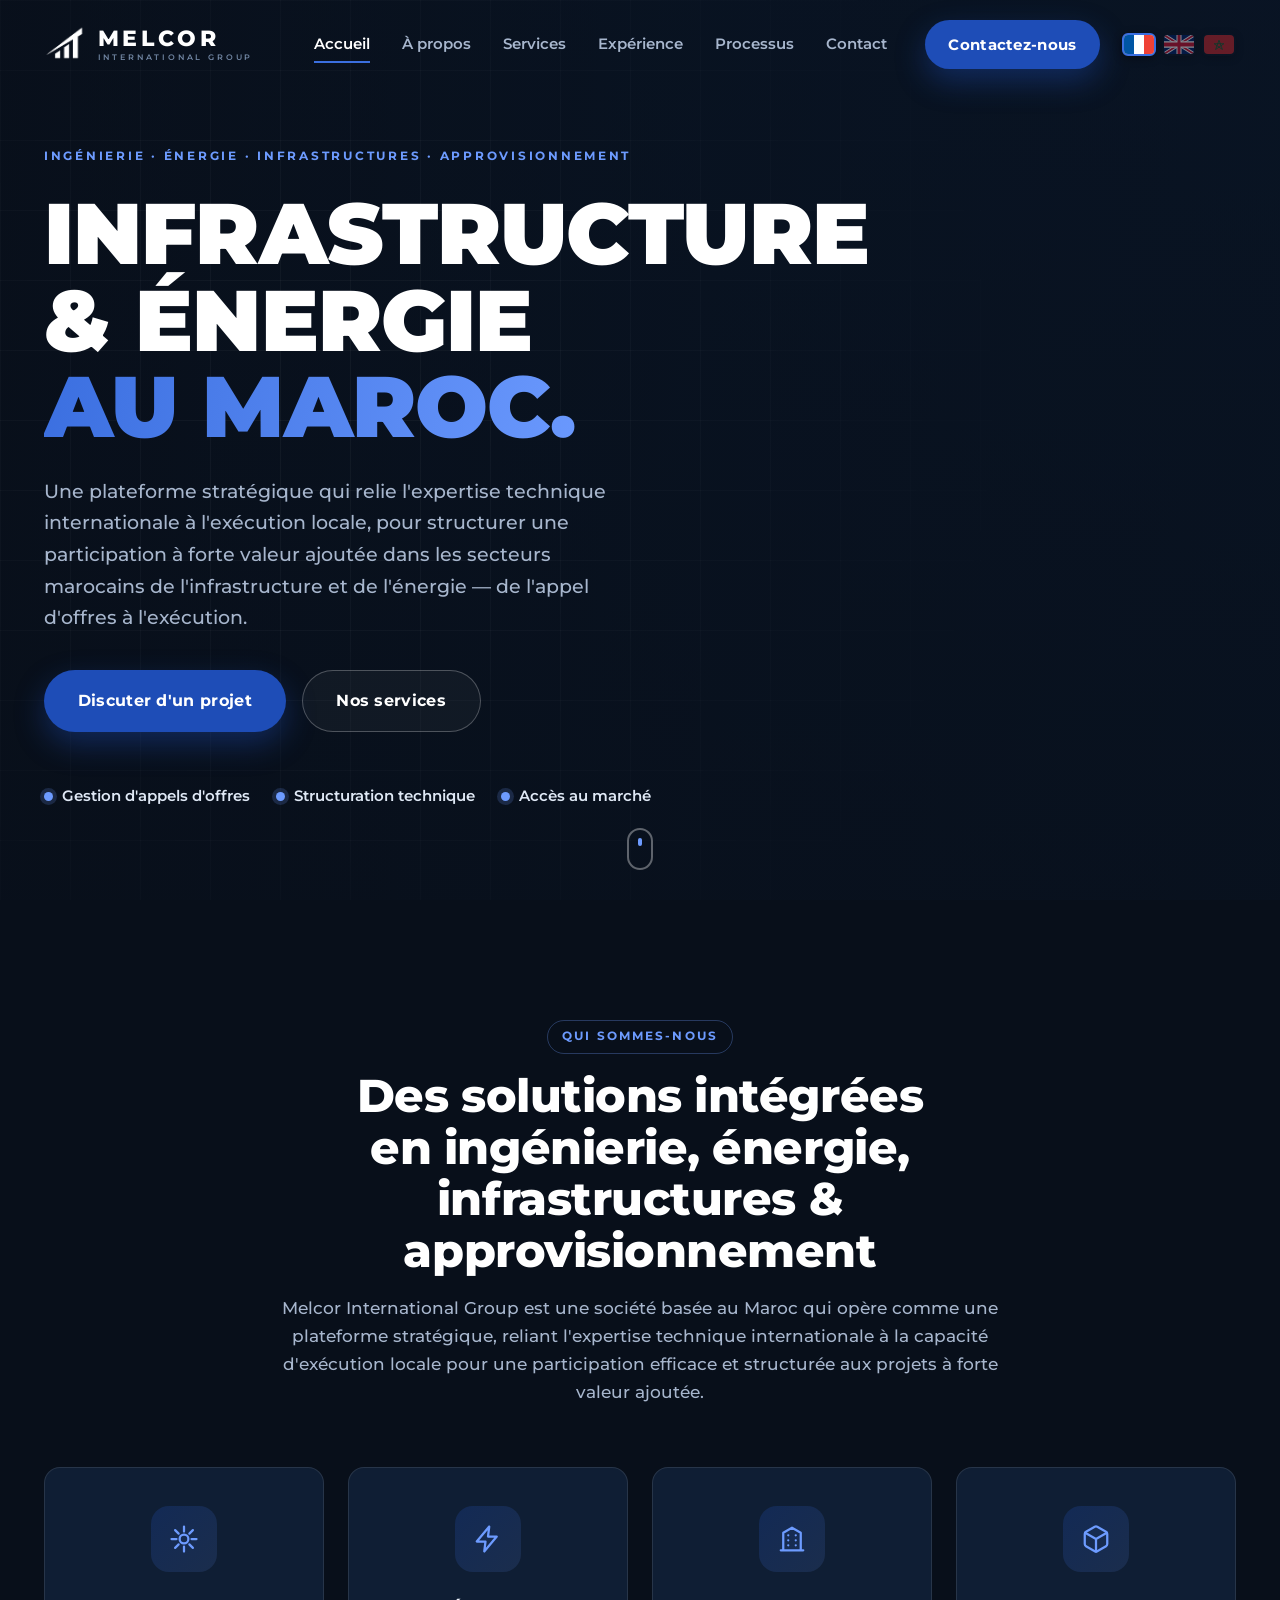
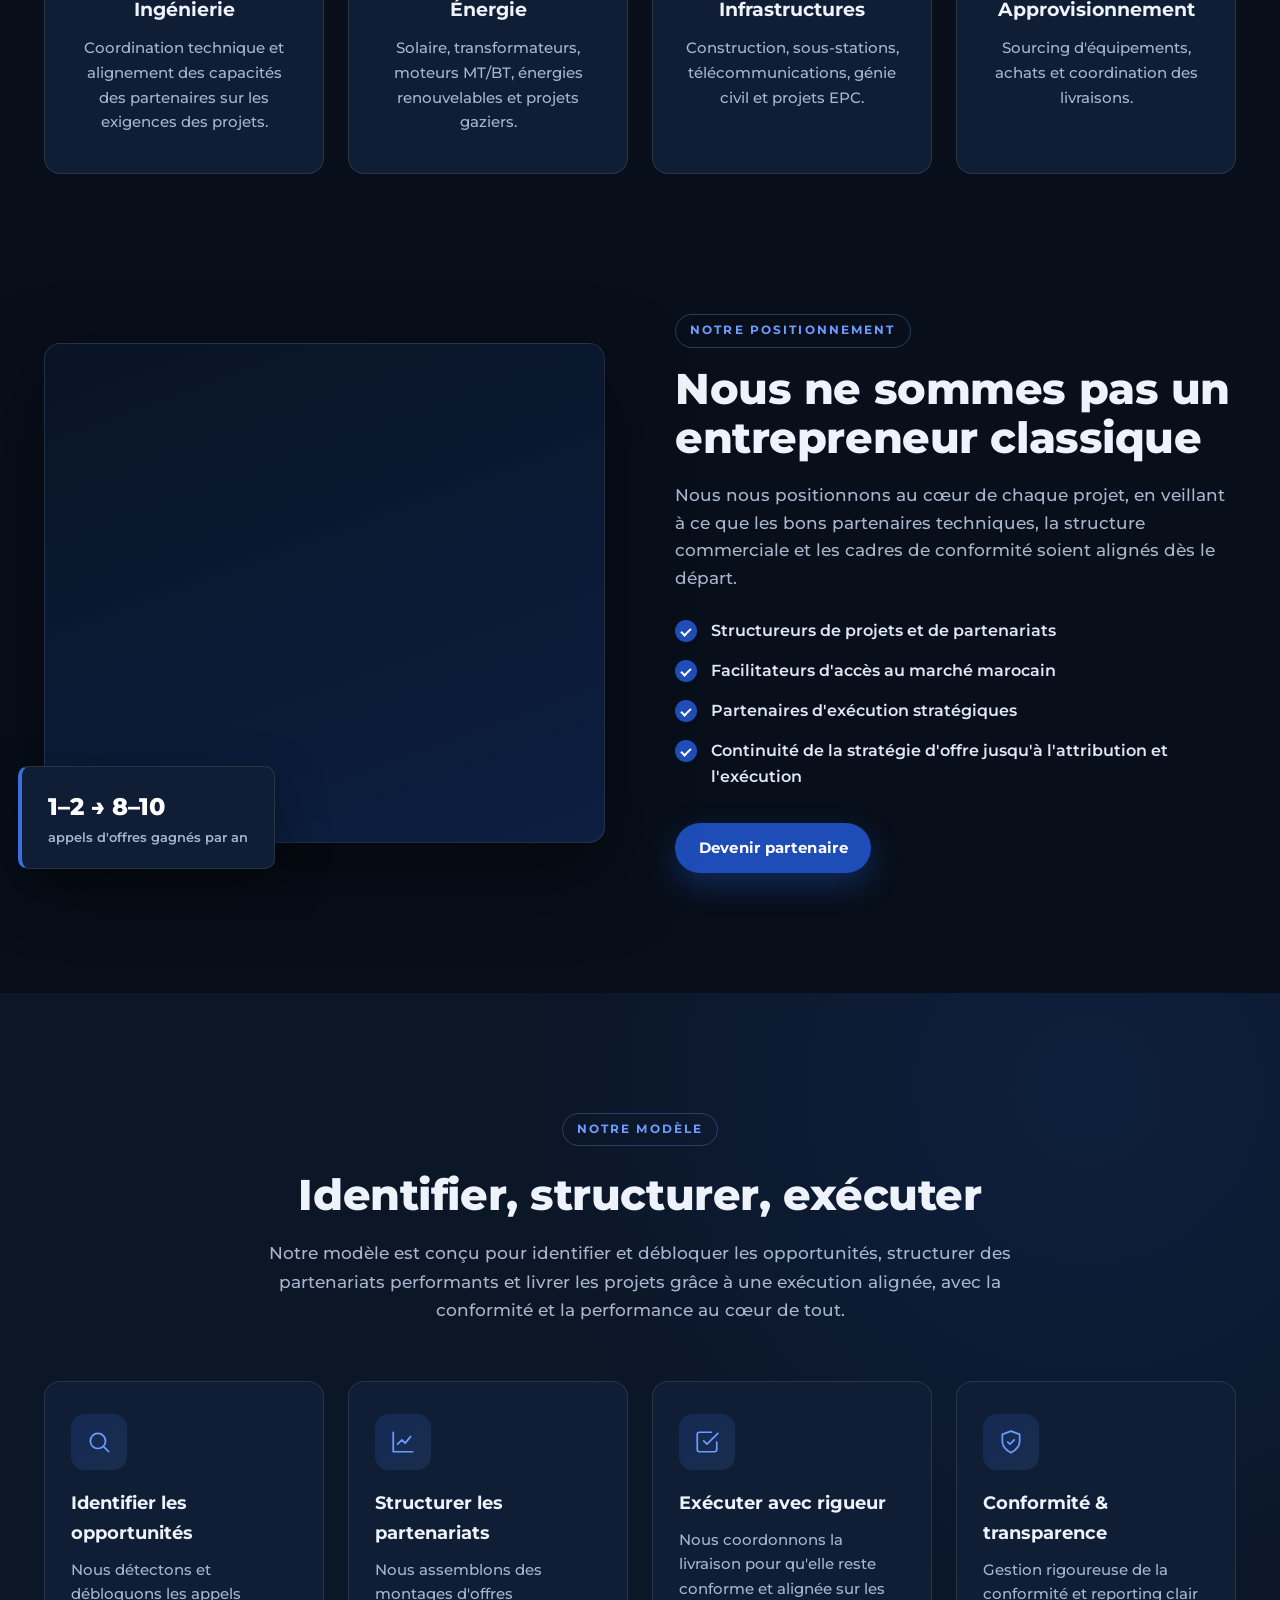
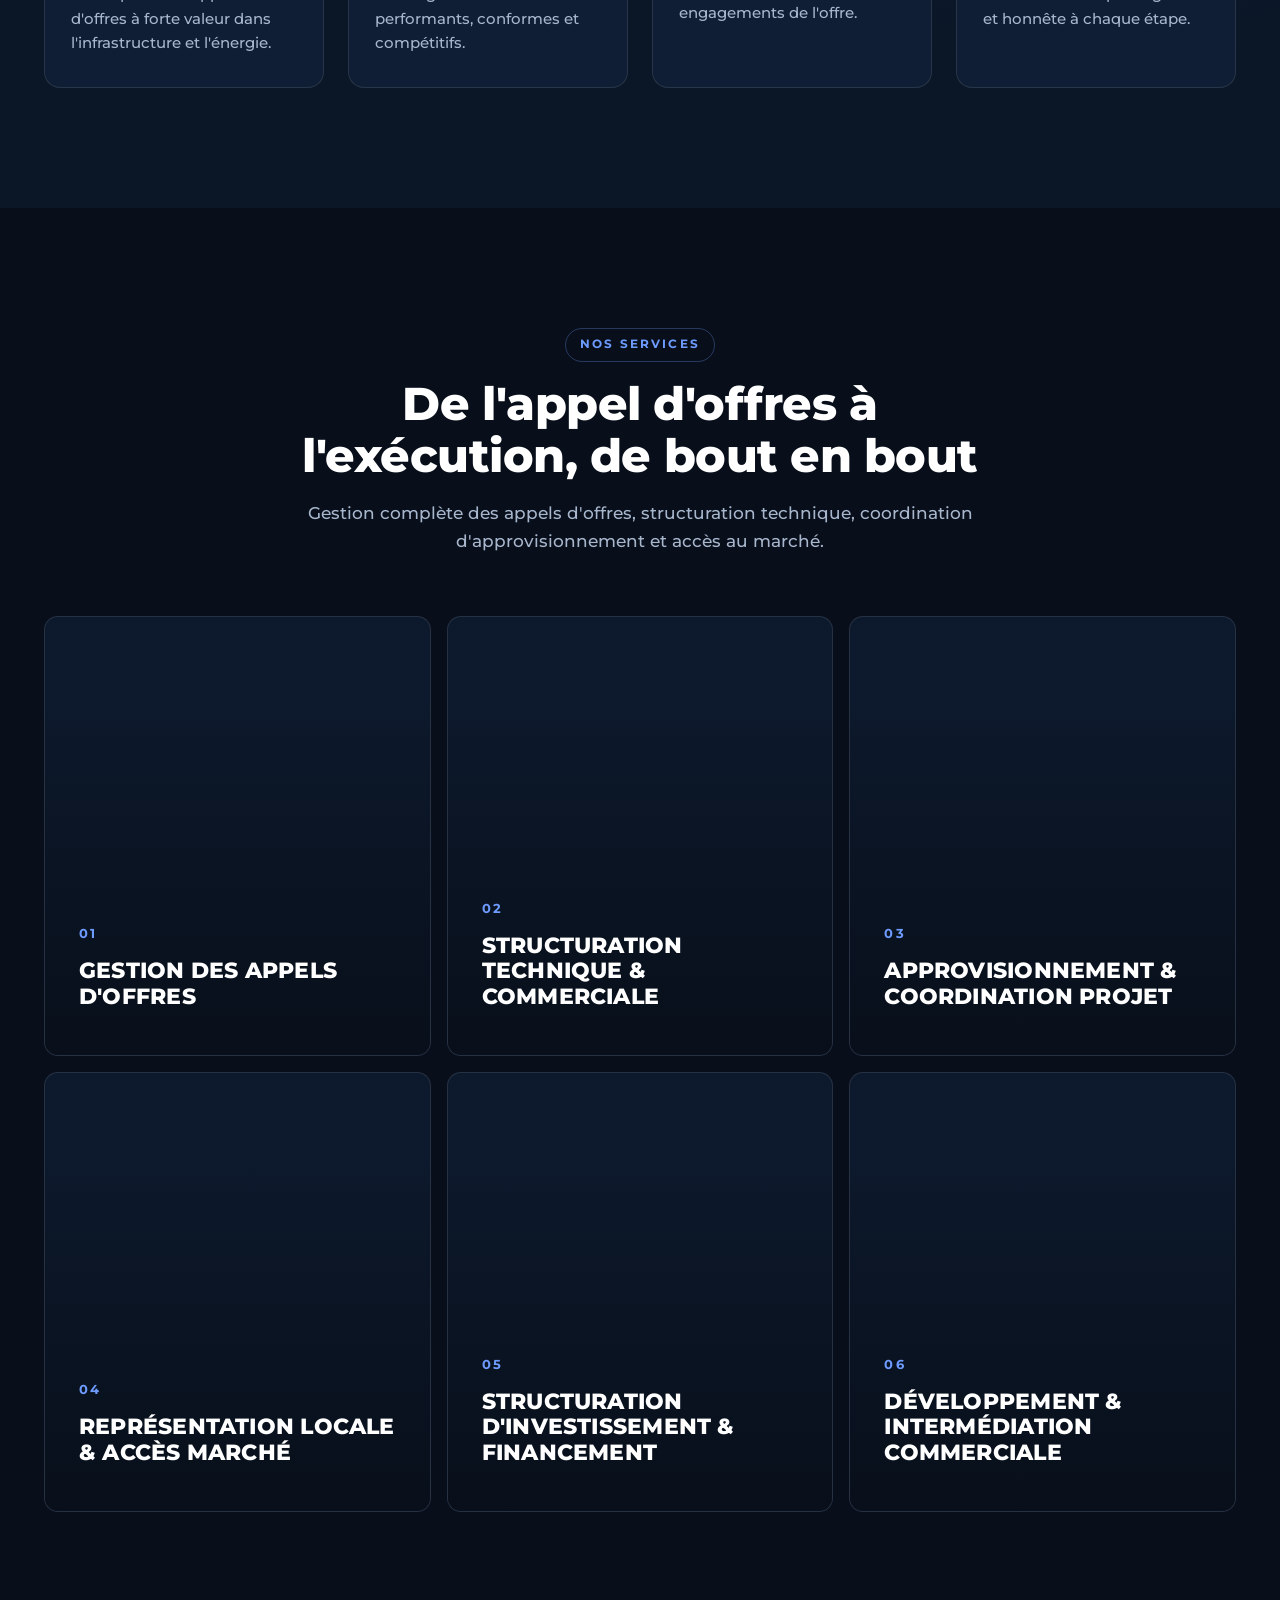
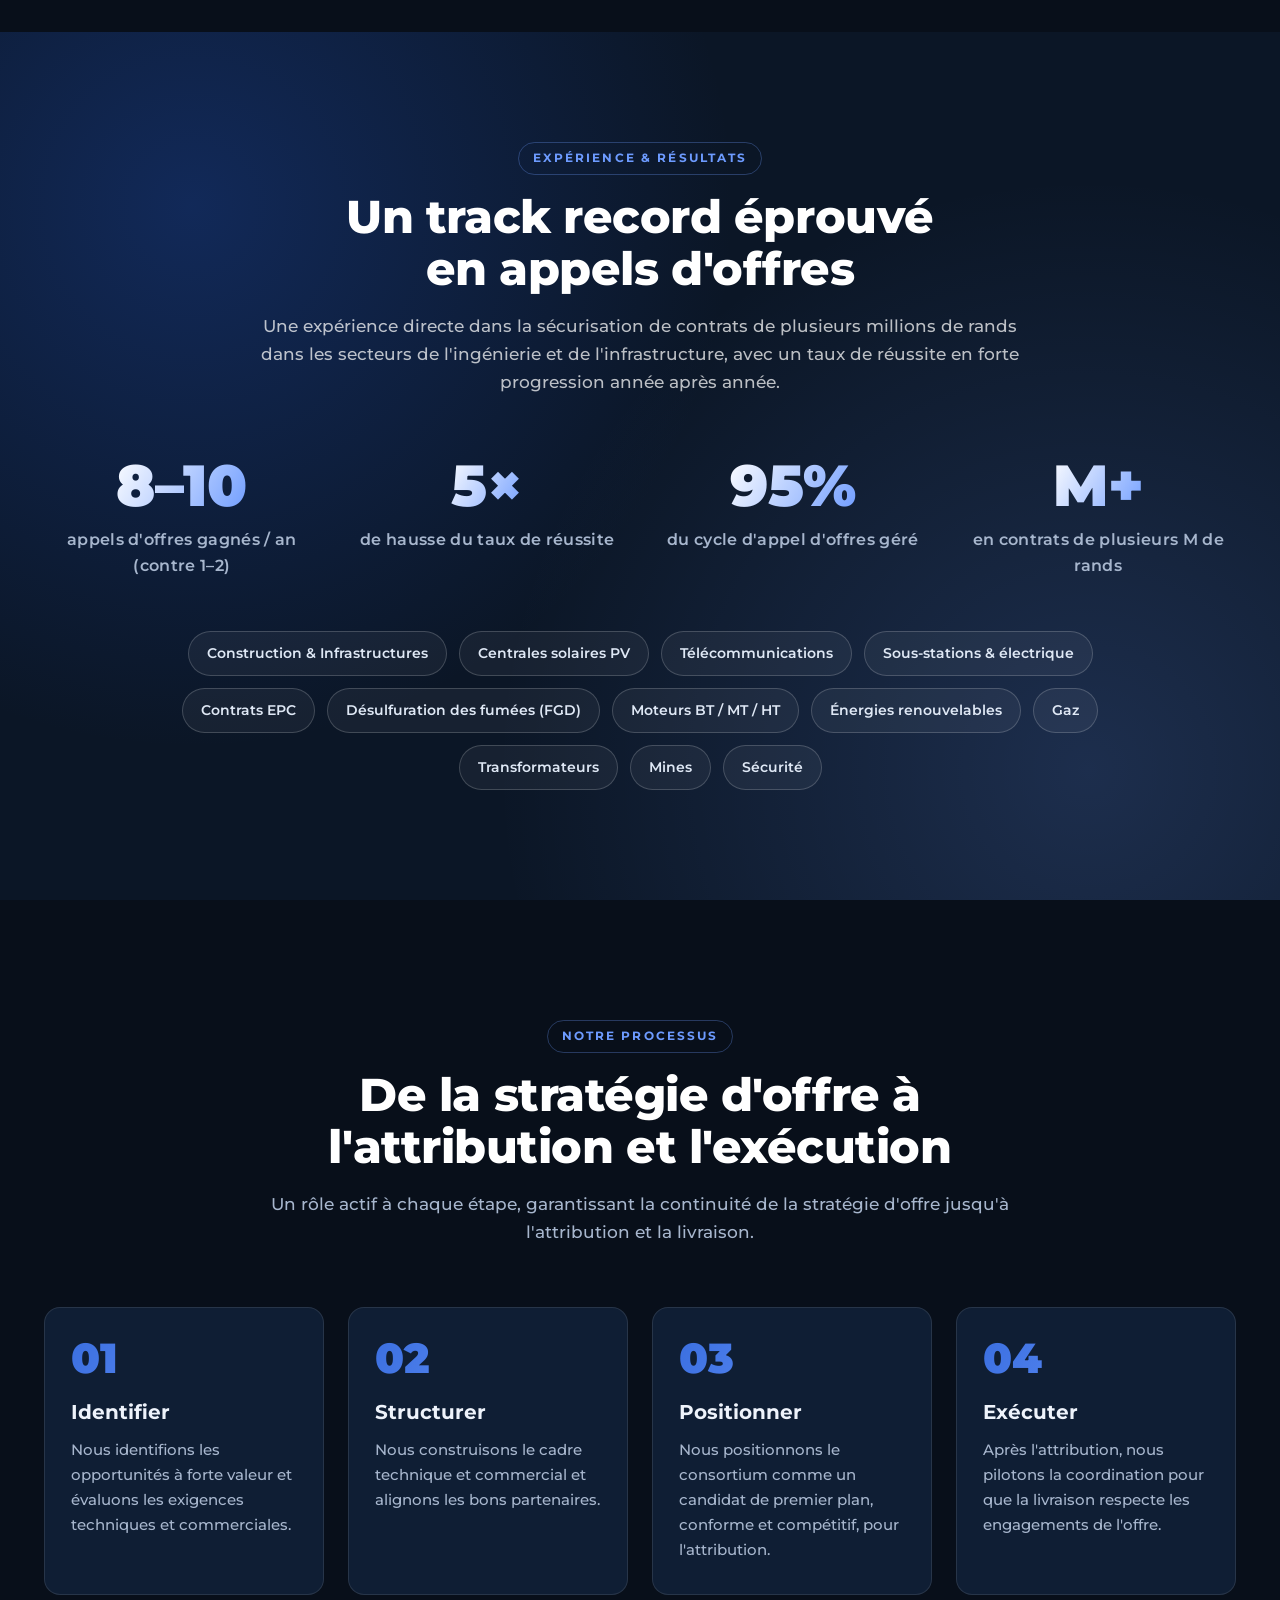
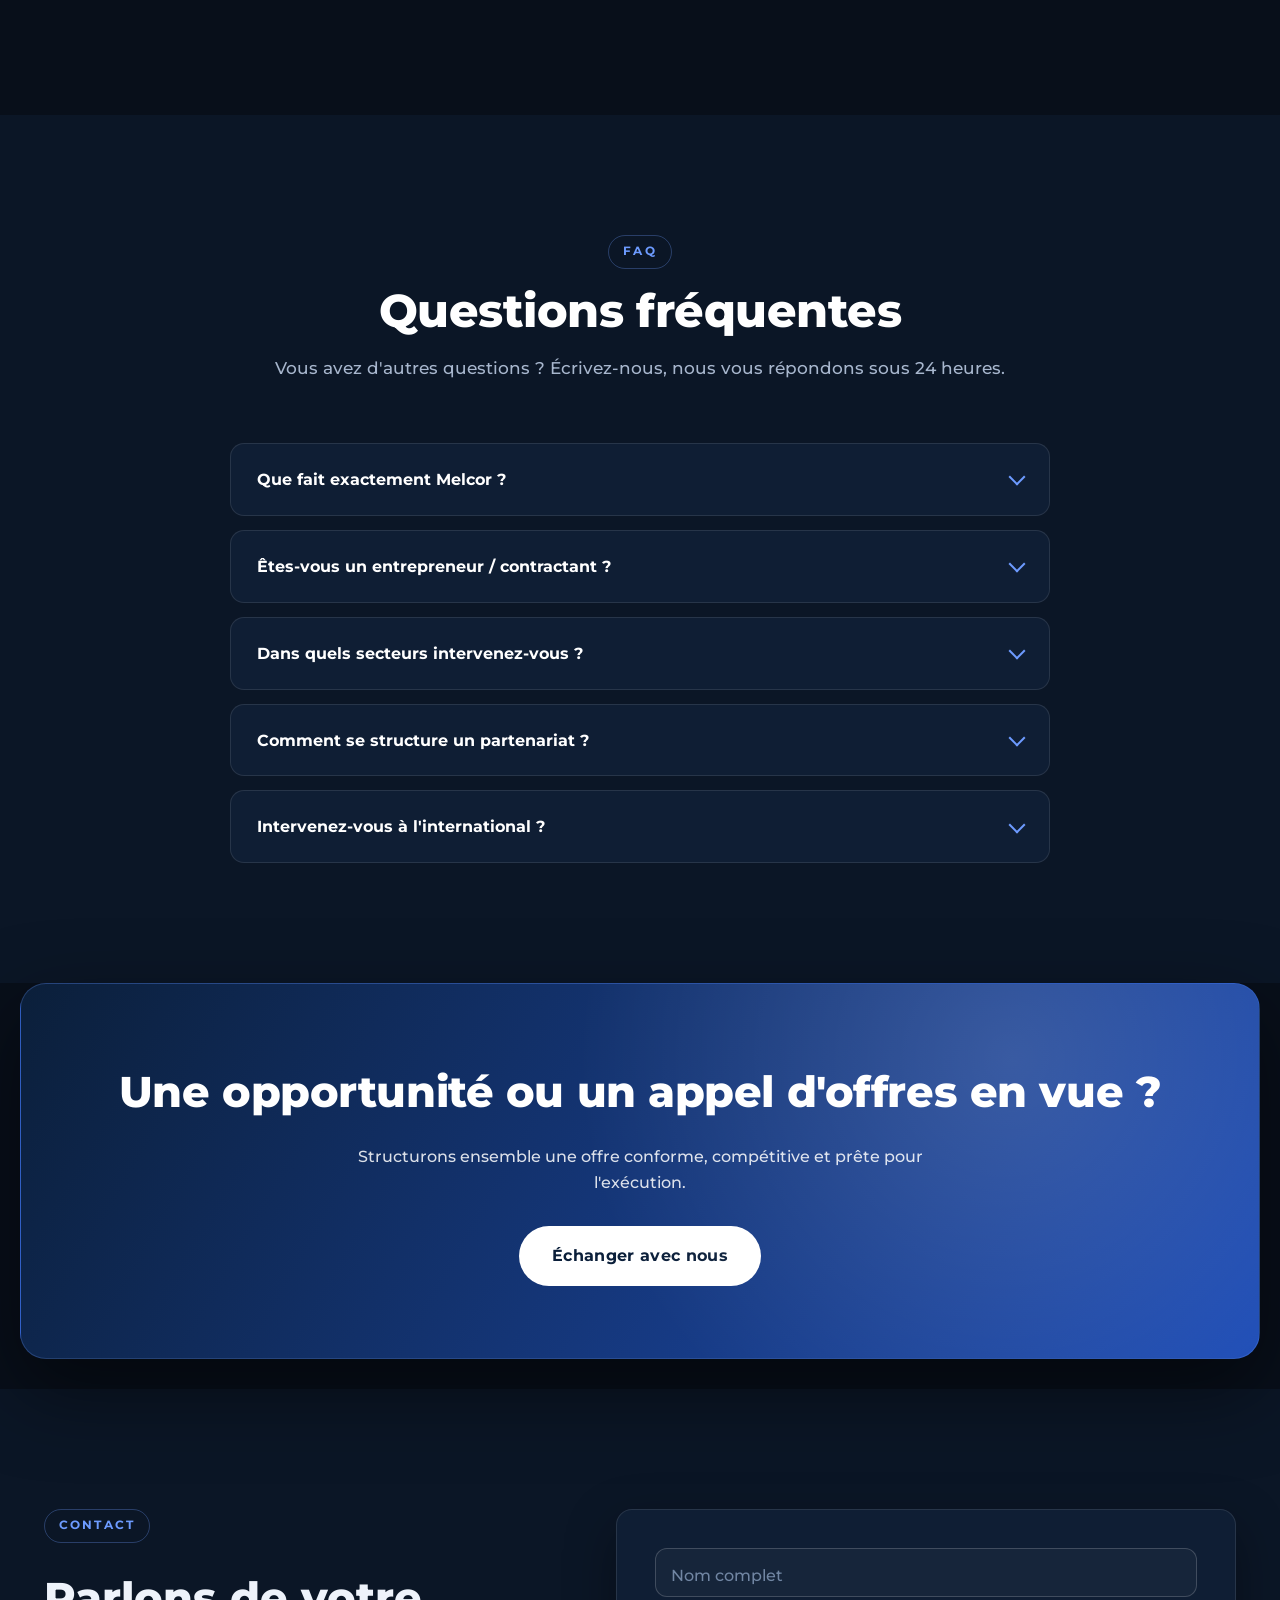
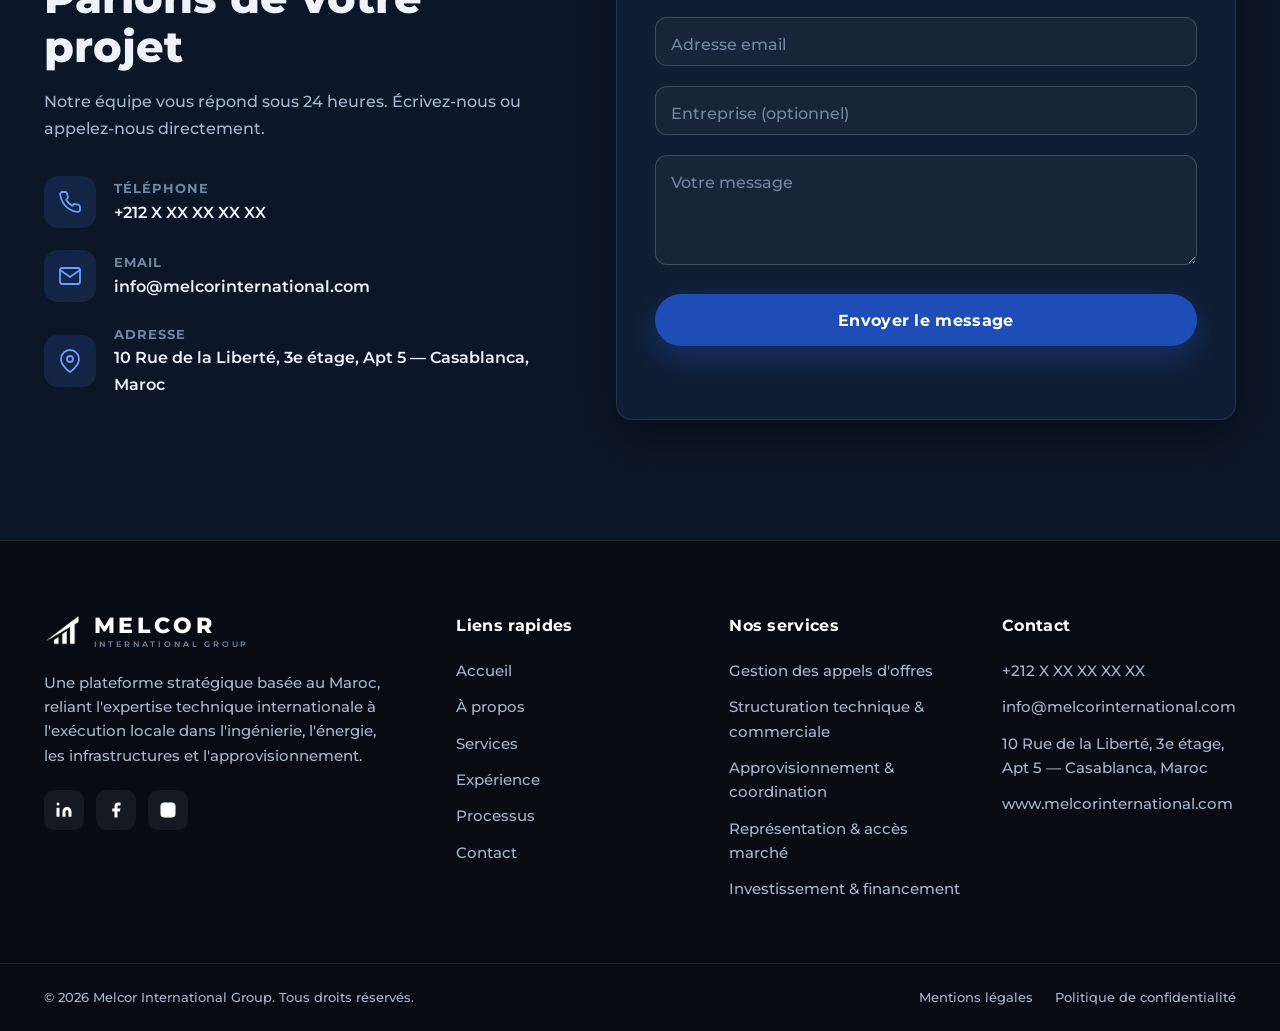
==== index.html @ b35c134a "Refonte visuelle: theme sombre cinematographique - Palette et police conservees (navy/bleu/noir/blan" ====
<!DOCTYPE html>
<html lang="fr">
<head>
  <meta charset="UTF-8" />
  <meta name="viewport" content="width=device-width, initial-scale=1.0" />
  <title>Melcor International Group — Infrastructure & Énergie au Maroc</title>
  <meta name="description" content="Melcor International Group est une plateforme stratégique basée au Maroc, spécialisée dans la gestion d'appels d'offres, la structuration technique et commerciale et l'accès au marché dans l'ingénierie, l'énergie, les infrastructures et l'approvisionnement." />
  <meta name="theme-color" content="#0B1F3A" />
  <link rel="canonical" href="https://www.melcorinternational.com/" />

  <!-- Favicon -->
  <link rel="icon" type="image/svg+xml" href="favicon.svg" />

  <!-- Open Graph / partage social -->
  <meta property="og:type" content="website" />
  <meta property="og:site_name" content="Melcor International Group" />
  <meta property="og:title" content="Melcor International Group — Infrastructure & Énergie au Maroc" />
  <meta property="og:description" content="Une plateforme stratégique reliant l'expertise technique internationale à l'exécution locale, de l'appel d'offres à l'exécution." />
  <meta property="og:url" content="https://www.melcorinternational.com/" />
  <meta property="og:image" content="https://www.melcorinternational.com/og-image.png" />
  <meta property="og:image:width" content="1200" />
  <meta property="og:image:height" content="630" />
  <meta name="twitter:card" content="summary_large_image" />
  <meta name="twitter:title" content="Melcor International Group" />
  <meta name="twitter:description" content="Infrastructure & énergie au Maroc — de l'appel d'offres à l'exécution." />
  <meta name="twitter:image" content="https://www.melcorinternational.com/og-image.png" />

  <!-- Fonts -->
  <link rel="preconnect" href="https://fonts.googleapis.com" />
  <link rel="preconnect" href="https://fonts.gstatic.com" crossorigin />
  <link href="https://fonts.googleapis.com/css2?family=Cairo:wght@400;500;600;700;800;900&family=Montserrat:wght@400;500;600;700;800;900&display=swap" rel="stylesheet" />

  <link rel="stylesheet" href="css/styles.css" />
</head>
<body>

  <!-- ===================== HEADER ===================== -->
  <header class="header" id="header">
    <div class="container header__inner">
      <a href="#hero" class="brand" aria-label="Melcor International Group - Accueil">
        <span class="brand__logo">
          <img class="brand__img" src="assets/logo-icon.png" alt="" aria-hidden="true" />
        </span>
        <span class="brand__text">
          <span class="brand__name">MELCOR</span>
          <span class="brand__sub">INTERNATIONAL GROUP</span>
        </span>
      </a>

      <nav class="nav" id="nav">
        <a href="#hero" class="nav__link is-active" data-en="Home" data-ar="الرئيسية">Accueil</a>
        <a href="#about" class="nav__link" data-en="About" data-ar="من نحن">À propos</a>
        <a href="#services" class="nav__link" data-en="Services" data-ar="خدماتنا">Services</a>
        <a href="#experience" class="nav__link" data-en="Experience" data-ar="خبرتنا">Expérience</a>
        <a href="#method" class="nav__link" data-en="Process" data-ar="منهجيتنا">Processus</a>
        <a href="#contact" class="nav__link" data-en="Contact" data-ar="اتصل بنا">Contact</a>
        <a href="#contact" class="btn btn--primary nav__cta" data-en="Get in touch" data-ar="تواصل معنا">Contactez-nous</a>
      </nav>

      <div class="lang" role="group" aria-label="Choisir la langue / Choose language / اختر اللغة">
        <button class="lang__btn is-active" data-lang="fr" aria-label="Français" title="Français">
          <svg class="flag" viewBox="0 0 3 2" preserveAspectRatio="none" aria-hidden="true">
            <rect width="3" height="2" fill="#fff"/><rect width="1" height="2" fill="#0055A4"/><rect width="1" height="2" x="2" fill="#EF4135"/>
          </svg>
        </button>
        <button class="lang__btn" data-lang="en" aria-label="English" title="English">
          <svg class="flag" viewBox="0 0 60 30" preserveAspectRatio="none" aria-hidden="true">
            <rect width="60" height="30" fill="#012169"/>
            <path d="M0,0 L60,30 M60,0 L0,30" stroke="#fff" stroke-width="6"/>
            <path d="M0,0 L60,30 M60,0 L0,30" stroke="#C8102E" stroke-width="3"/>
            <path d="M30,0 V30 M0,15 H60" stroke="#fff" stroke-width="10"/>
            <path d="M30,0 V30 M0,15 H60" stroke="#C8102E" stroke-width="6"/>
          </svg>
        </button>
        <button class="lang__btn" data-lang="ar" aria-label="العربية" title="العربية">
          <svg class="flag" viewBox="0 0 60 40" preserveAspectRatio="none" aria-hidden="true">
            <rect width="60" height="40" fill="#c1272d"/>
            <path d="M30 11 L36.9 30.5 L20.3 18.4 L39.7 18.4 L23.1 30.5 Z" fill="none" stroke="#006233" stroke-width="1.6"/>
          </svg>
        </button>
      </div>

      <button class="burger" id="burger" aria-label="Ouvrir le menu" aria-expanded="false">
        <span></span><span></span><span></span>
      </button>
    </div>
  </header>

  <main>
    <!-- ===================== HERO ===================== -->
    <section class="hero" id="hero">
      <div class="hero__media" aria-hidden="true"></div>
      <div class="hero__grid" aria-hidden="true"></div>
      <div class="container hero__inner">
        <div class="hero__content">
          <span class="eyebrow reveal" data-en="Engineering · Energy · Infrastructure · Supply" data-ar="الهندسة · الطاقة · البنية التحتية · التوريد">Ingénierie · Énergie · Infrastructures · Approvisionnement</span>
          <h1 class="hero__title">
            <span class="reveal" style="--d:.05s" data-en="INFRASTRUCTURE" data-ar="البنية التحتية">INFRASTRUCTURE</span>
            <span class="reveal" style="--d:.12s" data-en="& ENERGY" data-ar="والطاقة">& ÉNERGIE</span>
            <span class="reveal grad" style="--d:.2s" data-en="IN MOROCCO." data-ar="في المغرب.">AU MAROC.</span>
          </h1>
          <p class="hero__lead reveal" style="--d:.28s" data-en="A strategic platform connecting international technical expertise with local execution — structuring high-value participation in Morocco's infrastructure and energy sectors, from bid to execution." data-ar="منصة استراتيجية تربط الخبرة التقنية الدولية بالتنفيذ المحلي، لهيكلة مشاركة عالية القيمة في قطاعَي البنية التحتية والطاقة في المغرب — من طرح العطاء إلى التنفيذ.">
            Une plateforme stratégique qui relie l'expertise technique internationale à l'exécution locale,
            pour structurer une participation à forte valeur ajoutée dans les secteurs marocains de
            l'infrastructure et de l'énergie — de l'appel d'offres à l'exécution.
          </p>
          <div class="hero__actions reveal" style="--d:.4s">
            <a href="#contact" class="btn btn--primary btn--lg" data-en="Discuss a project" data-ar="لنناقش مشروعك">Discuter d'un projet</a>
            <a href="#services" class="btn btn--ghost btn--lg" data-en="Our services" data-ar="خدماتنا">Nos services</a>
          </div>
          <div class="hero__meta reveal" style="--d:.52s">
            <div class="hero__point"><span class="dot"></span><span data-en="Bid & tender management" data-ar="إدارة العطاءات">Gestion d'appels d'offres</span></div>
            <div class="hero__point"><span class="dot"></span><span data-en="Technical structuring" data-ar="الهيكلة التقنية">Structuration technique</span></div>
            <div class="hero__point"><span class="dot"></span><span data-en="Market access" data-ar="الوصول إلى السوق">Accès au marché</span></div>
          </div>
        </div>
      </div>
      <a href="#about" class="hero__scroll" aria-label="Défiler vers le bas">
        <span class="mouse"><span></span></span>
      </a>
    </section>

    <!-- ===================== DOMAINS / PILLARS ===================== -->
    <section class="pillars" id="about">
      <div class="container">
        <div class="section-head reveal">
          <span class="section-head__tag" data-en="Company overview" data-ar="من نحن">Qui sommes-nous</span>
          <h2 data-en="Integrated solutions across engineering, energy, infrastructure & supply" data-ar="حلول متكاملة في الهندسة والطاقة والبنية التحتية والتوريد">Des solutions intégrées en ingénierie, énergie, infrastructures & approvisionnement</h2>
          <p data-en="Melcor International Group is a Morocco-based company operating as a strategic platform — connecting international technical expertise with local execution capability to enable efficient, structured participation in high-value projects." data-ar="ميلكور إنترناشيونال غروب شركة مقرّها المغرب تعمل كمنصة استراتيجية تربط الخبرة التقنية الدولية بالقدرة على التنفيذ المحلي، لتمكين مشاركة فعّالة ومنظَّمة في المشاريع عالية القيمة.">
            Melcor International Group est une société basée au Maroc qui opère comme une plateforme
            stratégique, reliant l'expertise technique internationale à la capacité d'exécution locale
            pour une participation efficace et structurée aux projets à forte valeur ajoutée.
          </p>
        </div>

        <div class="pillars__grid">
          <article class="pillar reveal" style="--d:.05s">
            <div class="pillar__icon">
              <svg viewBox="0 0 24 24"><path d="M12 2v4M12 18v4M4.9 4.9l2.8 2.8M16.3 16.3l2.8 2.8M2 12h4M18 12h4M4.9 19.1l2.8-2.8M16.3 7.7l2.8-2.8"/><circle cx="12" cy="12" r="3.5"/></svg>
            </div>
            <h3 data-en="Engineering" data-ar="الهندسة">Ingénierie</h3>
            <p data-en="Technical coordination and alignment of partner capabilities with project requirements." data-ar="التنسيق التقني ومواءمة قدرات الشركاء مع متطلبات المشاريع.">Coordination technique et alignement des capacités des partenaires sur les exigences des projets.</p>
          </article>
          <article class="pillar reveal" style="--d:.15s">
            <div class="pillar__icon">
              <svg viewBox="0 0 24 24"><path d="M13 2 3 14h7l-1 8 10-12h-7l1-8Z"/></svg>
            </div>
            <h3 data-en="Energy" data-ar="الطاقة">Énergie</h3>
            <p data-en="Solar, transformers, MV/LV motors, renewable energy and gas projects." data-ar="الطاقة الشمسية والمحوّلات ومحرّكات الجهد المتوسط/المنخفض والطاقات المتجددة ومشاريع الغاز.">Solaire, transformateurs, moteurs MT/BT, énergies renouvelables et projets gaziers.</p>
          </article>
          <article class="pillar reveal" style="--d:.25s">
            <div class="pillar__icon">
              <svg viewBox="0 0 24 24"><path d="M3 21h18M5 21V7l7-4 7 4v14M9 9h.01M9 13h.01M9 17h.01M15 9h.01M15 13h.01M15 17h.01"/></svg>
            </div>
            <h3 data-en="Infrastructure" data-ar="البنية التحتية">Infrastructures</h3>
            <p data-en="Construction, substations, telecommunications, civil engineering and EPC projects." data-ar="البناء والمحطات الفرعية والاتصالات والهندسة المدنية ومشاريع الـ EPC.">Construction, sous-stations, télécommunications, génie civil et projets EPC.</p>
          </article>
          <article class="pillar reveal" style="--d:.35s">
            <div class="pillar__icon">
              <svg viewBox="0 0 24 24"><path d="M21 16V8a2 2 0 0 0-1-1.73l-7-4a2 2 0 0 0-2 0l-7 4A2 2 0 0 0 3 8v8a2 2 0 0 0 1 1.73l7 4a2 2 0 0 0 2 0l7-4A2 2 0 0 0 21 16z"/><path d="m3.3 7 8.7 5 8.7-5M12 22V12"/></svg>
            </div>
            <h3 data-en="Supply" data-ar="التوريد">Approvisionnement</h3>
            <p data-en="Equipment sourcing, procurement and delivery coordination." data-ar="توريد المعدّات والمشتريات وتنسيق عمليات التسليم.">Sourcing d'équipements, achats et coordination des livraisons.</p>
          </article>
        </div>
      </div>
    </section>

    <!-- ===================== POSITIONING (SPLIT) ===================== -->
    <section class="about">
      <div class="container about__grid">
        <div class="about__media reveal">
          <div class="about__img"></div>
          <div class="about__badge">
            <strong data-en="1–2 → 8–10" data-ar="1–2 ← 8–10">1–2 → 8–10</strong>
            <span data-en="tenders won per year" data-ar="عطاءات مكسوبة سنوياً">appels d'offres gagnés par an</span>
          </div>
        </div>
        <div class="about__content reveal" style="--d:.15s">
          <span class="section-head__tag" data-en="Our positioning" data-ar="موقعنا">Notre positionnement</span>
          <h2 data-en="We are not a conventional contractor" data-ar="لسنا مقاولاً تقليدياً">Nous ne sommes pas un entrepreneur classique</h2>
          <p data-en="We position ourselves at the centre of each project — ensuring the right technical partners, commercial structure and compliance frameworks are aligned from the outset." data-ar="نضع أنفسنا في قلب كل مشروع، مع ضمان مواءمة الشركاء التقنيين المناسبين والهيكل التجاري وأُطر الامتثال منذ البداية.">
            Nous nous positionnons au cœur de chaque projet, en veillant à ce que les bons partenaires
            techniques, la structure commerciale et les cadres de conformité soient alignés dès le départ.
          </p>
          <ul class="checklist">
            <li data-en="Deal structurers" data-ar="هيكلة المشاريع والشراكات">Structureurs de projets et de partenariats</li>
            <li data-en="Market access facilitators" data-ar="تيسير الوصول إلى السوق المغربي">Facilitateurs d'accès au marché marocain</li>
            <li data-en="Strategic execution partners" data-ar="شركاء تنفيذ استراتيجيون">Partenaires d'exécution stratégiques</li>
            <li data-en="Continuity from bid strategy to award and execution" data-ar="الاستمرارية من استراتيجية العطاء حتى الإسناد والتنفيذ">Continuité de la stratégie d'offre jusqu'à l'attribution et l'exécution</li>
          </ul>
          <a href="#contact" class="btn btn--primary" data-en="Partner with us" data-ar="كن شريكاً">Devenir partenaire</a>
        </div>
      </div>
    </section>

    <!-- ===================== MODEL & VALUES ===================== -->
    <section class="mission" id="mission">
      <div class="mission__bg" aria-hidden="true"></div>
      <div class="container">
        <div class="mission__lead reveal">
          <span class="section-head__tag" data-en="Our model" data-ar="نموذجنا">Notre modèle</span>
          <h2 data-en="Identify, structure, deliver" data-ar="نحدّد، نهيكل، ننفّذ">Identifier, structurer, exécuter</h2>
          <p data-en="Our model is built to identify and unlock opportunities, structure high-performing partnerships, and deliver projects through aligned execution — with compliance and performance at the core." data-ar="صُمِّم نموذجنا لتحديد الفرص وإطلاقها، وهيكلة شراكات عالية الأداء، وتسليم المشاريع عبر تنفيذ متوائم، مع وضع الامتثال والأداء في صميم كل شيء.">
            Notre modèle est conçu pour identifier et débloquer les opportunités, structurer des partenariats
            performants et livrer les projets grâce à une exécution alignée, avec la conformité et la
            performance au cœur de tout.
          </p>
        </div>

        <div class="values__grid">
          <article class="value reveal" style="--d:.05s">
            <span class="value__ic"><svg viewBox="0 0 24 24"><circle cx="11" cy="11" r="7"/><path d="m21 21-4.3-4.3"/></svg></span>
            <h3 data-en="Identify opportunities" data-ar="تحديد الفرص">Identifier les opportunités</h3>
            <p data-en="We detect and unlock high-value tenders in infrastructure and energy." data-ar="نرصد العطاءات عالية القيمة في البنية التحتية والطاقة ونطلقها.">Nous détectons et débloquons les appels d'offres à forte valeur dans l'infrastructure et l'énergie.</p>
          </article>
          <article class="value reveal" style="--d:.13s">
            <span class="value__ic"><svg viewBox="0 0 24 24"><path d="M3 3v18h18"/><path d="m7 14 4-4 3 3 5-6"/></svg></span>
            <h3 data-en="Structure partnerships" data-ar="هيكلة الشراكات">Structurer les partenariats</h3>
            <p data-en="We assemble high-performing, compliant and competitive bid structures." data-ar="نبني عروضاً عالية الأداء ومتوافقة وتنافسية.">Nous assemblons des montages d'offres performants, conformes et compétitifs.</p>
          </article>
          <article class="value reveal" style="--d:.21s">
            <span class="value__ic"><svg viewBox="0 0 24 24"><path d="M9 11l3 3L22 4M21 12v7a2 2 0 0 1-2 2H5a2 2 0 0 1-2-2V5a2 2 0 0 1 2-2h11"/></svg></span>
            <h3 data-en="Deliver with alignment" data-ar="التنفيذ بدقة">Exécuter avec rigueur</h3>
            <p data-en="We coordinate delivery so it stays compliant and aligned with the bid commitments." data-ar="ننسّق التسليم ليبقى متوافقاً ومتماشياً مع التزامات العطاء.">Nous coordonnons la livraison pour qu'elle reste conforme et alignée sur les engagements de l'offre.</p>
          </article>
          <article class="value reveal" style="--d:.29s">
            <span class="value__ic"><svg viewBox="0 0 24 24"><path d="M12 2 4 5v6c0 5 3.5 8.5 8 11 4.5-2.5 8-6 8-11V5l-8-3Z"/><path d="m9 12 2 2 4-4"/></svg></span>
            <h3 data-en="Compliance & transparency" data-ar="الامتثال والشفافية">Conformité & transparence</h3>
            <p data-en="Rigorous compliance management and clear, honest reporting at every step." data-ar="إدارة صارمة للامتثال وتقارير واضحة وصادقة في كل مرحلة.">Gestion rigoureuse de la conformité et reporting clair et honnête à chaque étape.</p>
          </article>
        </div>
      </div>
    </section>

    <!-- ===================== SERVICES ===================== -->
    <section class="services" id="services">
      <div class="container">
        <div class="section-head reveal">
          <span class="section-head__tag" data-en="Our services" data-ar="خدماتنا">Nos services</span>
          <h2 data-en="From tender to execution, end to end" data-ar="من العطاء إلى التنفيذ، من البداية إلى النهاية">De l'appel d'offres à l'exécution, de bout en bout</h2>
          <p data-en="Full lifecycle bid management, technical structuring, supply coordination and market access." data-ar="إدارة كاملة للعطاءات، وهيكلة تقنية وتجارية، وتنسيق التوريد، والوصول إلى السوق.">Gestion complète des appels d'offres, structuration technique, coordination d'approvisionnement et accès au marché.</p>
        </div>

        <div class="panels">
          <article class="panel reveal" style="--d:.05s">
            <div class="panel__bg" style="background-image:url('https://images.unsplash.com/photo-1497366754035-f200968a6e72?auto=format&fit=crop&w=800&q=80')"></div>
            <div class="panel__inner">
              <span class="panel__no">01</span>
              <h3 data-en="Bid & tender management" data-ar="إدارة العطاءات">Gestion des appels d'offres</h3>
              <p data-en="Full lifecycle management: opportunity identification, bid compilation, compliance, positioning and submission." data-ar="إدارة الدورة الكاملة: تحديد الفرص، وإعداد العرض، والامتثال، والتموضع، والتقديم.">Gestion du cycle complet : identification des opportunités, montage de l'offre, conformité, positionnement et soumission.</p>
              <span class="panel__line"></span>
            </div>
          </article>

          <article class="panel reveal" style="--d:.12s">
            <div class="panel__bg" style="background-image:url('https://images.unsplash.com/photo-1581092918056-0c4c3acd3789?auto=format&fit=crop&w=800&q=80')"></div>
            <div class="panel__inner">
              <span class="panel__no">02</span>
              <h3 data-en="Technical & commercial structuring" data-ar="الهيكلة التقنية والتجارية">Structuration technique & commerciale</h3>
              <p data-en="Selection and integration of technical partners, aligning capabilities with tender requirements." data-ar="اختيار الشركاء التقنيين ودمجهم، ومواءمة القدرات مع متطلبات العطاءات.">Sélection et intégration des partenaires techniques, alignement des capacités sur les exigences des appels d'offres.</p>
              <span class="panel__line"></span>
            </div>
          </article>

          <article class="panel reveal" style="--d:.19s">
            <div class="panel__bg" style="background-image:url('https://images.unsplash.com/photo-1601584115197-04ecc0da31d7?auto=format&fit=crop&w=800&q=80')"></div>
            <div class="panel__inner">
              <span class="panel__no">03</span>
              <h3 data-en="Supply & project coordination" data-ar="التوريد وتنسيق المشاريع">Approvisionnement & coordination projet</h3>
              <p data-en="Equipment sourcing and procurement, engineering coordination and delivery alignment." data-ar="توريد المعدّات وشراؤها، وتنسيق الأعمال الهندسية ومواءمة التسليم.">Sourcing et achat d'équipements, coordination de l'ingénierie et alignement de la livraison.</p>
              <span class="panel__line"></span>
            </div>
          </article>

          <article class="panel reveal" style="--d:.05s">
            <div class="panel__bg" style="background-image:url('https://images.unsplash.com/photo-1521737604893-d14cc237f11d?auto=format&fit=crop&w=800&q=80')"></div>
            <div class="panel__inner">
              <span class="panel__no">04</span>
              <h3 data-en="Local representation & market access" data-ar="التمثيل المحلي والوصول إلى السوق">Représentation locale & accès marché</h3>
              <p data-en="Moroccan compliance and administrative processes, stakeholder engagement and local partner structuring." data-ar="إجراءات الامتثال والمعاملات الإدارية المغربية، والتواصل مع الأطراف المعنية وهيكلة الشركاء المحليين.">Processus de conformité et démarches administratives marocaines, relations avec les parties prenantes et structuration des partenaires locaux.</p>
              <span class="panel__line"></span>
            </div>
          </article>

          <article class="panel reveal" style="--d:.12s">
            <div class="panel__bg" style="background-image:url('https://images.unsplash.com/photo-1554224155-6726b3ff858f?auto=format&fit=crop&w=800&q=80')"></div>
            <div class="panel__inner">
              <span class="panel__no">05</span>
              <h3 data-en="Investment structuring & financing" data-ar="هيكلة الاستثمار والتمويل">Structuration d'investissement & financement</h3>
              <p data-en="Investment structuring, project financing, PPPs, EPC frameworks and international joint ventures." data-ar="هيكلة الاستثمار وتمويل المشاريع والشراكات بين القطاعين العام والخاص وأطر الـ EPC والمشاريع المشتركة الدولية.">Structuration d'investissement, financement de projets, PPP, cadres EPC et coentreprises internationales.</p>
              <span class="panel__line"></span>
            </div>
          </article>

          <article class="panel reveal" style="--d:.19s">
            <div class="panel__bg" style="background-image:url('https://images.unsplash.com/photo-1509391366360-2e959784a276?auto=format&fit=crop&w=800&q=80')"></div>
            <div class="panel__inner">
              <span class="panel__no">06</span>
              <h3 data-en="Business development & intermediation" data-ar="التطوير والوساطة التجارية">Développement & intermédiation commerciale</h3>
              <p data-en="Market entry support, investment promotion and cross-border commercial relations across African, Middle Eastern and European markets." data-ar="دعم دخول السوق وترويج الاستثمار والعلاقات التجارية العابرة للحدود بين الأسواق الأفريقية والشرق أوسطية والأوروبية.">Accompagnement à l'entrée sur le marché, promotion des investissements et relations commerciales transfrontalières entre les marchés africain, moyen-oriental et européen.</p>
              <span class="panel__line"></span>
            </div>
          </article>
        </div>
      </div>
    </section>

    <!-- ===================== EXPERIENCE (navy band) ===================== -->
    <section class="stats" id="experience">
      <div class="stats__bg" aria-hidden="true"></div>
      <div class="container">
        <div class="section-head section-head--light reveal">
          <span class="section-head__tag" data-en="Experience & track record" data-ar="الخبرة والإنجازات">Expérience & résultats</span>
          <h2 data-en="A proven bid & tender track record" data-ar="سجل حافل ومُثبت في العطاءات">Un track record éprouvé en appels d'offres</h2>
          <p data-en="Direct experience securing multi-million rand contracts across engineering and infrastructure sectors, with a win rate that grew year after year." data-ar="خبرة مباشرة في الفوز بعقود بملايين الراندات في قطاعَي الهندسة والبنية التحتية، مع معدل نجاح في تصاعد عاماً بعد عام." style="color:rgba(255,255,255,.72)">
            Une expérience directe dans la sécurisation de contrats de plusieurs millions de rands
            dans les secteurs de l'ingénierie et de l'infrastructure, avec un taux de réussite en
            forte progression année après année.
          </p>
        </div>

        <div class="stats__grid">
          <div class="stat reveal" style="--d:.05s"><span class="stat__num">8–10</span><p data-en="tenders won per year (up from 1–2)" data-ar="عطاءات مكسوبة سنوياً (مقابل 1–2)">appels d'offres gagnés / an (contre 1–2)</p></div>
          <div class="stat reveal" style="--d:.15s"><span class="stat__num" data-target="5" data-suffix="×">0</span><p data-en="increase in win rate" data-ar="زيادة في معدل النجاح">de hausse du taux de réussite</p></div>
          <div class="stat reveal" style="--d:.25s"><span class="stat__num" data-target="100" data-suffix="%">0</span><p data-en="full bid lifecycle managed" data-ar="من دورة العطاء تُدار بالكامل">du cycle d'appel d'offres géré</p></div>
          <div class="stat reveal" style="--d:.35s"><span class="stat__num">M+</span><p data-en="multi-million rand contracts secured" data-ar="عقود بملايين الراندات">en contrats de plusieurs M de rands</p></div>
        </div>

        <div class="chips reveal" style="--d:.2s">
          <span class="chip" data-en="Construction & Infrastructure" data-ar="البناء والبنية التحتية">Construction & Infrastructures</span>
          <span class="chip" data-en="Solar PV plants" data-ar="محطات الطاقة الشمسية">Centrales solaires PV</span>
          <span class="chip" data-en="Telecommunications" data-ar="الاتصالات">Télécommunications</span>
          <span class="chip" data-en="Substations & electrical" data-ar="المحطات الفرعية والكهرباء">Sous-stations & électrique</span>
          <span class="chip" data-en="EPC contracts" data-ar="عقود EPC">Contrats EPC</span>
          <span class="chip" data-en="Flue Gas Desulphurisation (FGD)" data-ar="إزالة الكبريت من الغازات (FGD)">Désulfuration des fumées (FGD)</span>
          <span class="chip" data-en="LV / MV / HV motors" data-ar="محرّكات الجهد المنخفض/المتوسط/العالي">Moteurs BT / MT / HT</span>
          <span class="chip" data-en="Renewable energy" data-ar="الطاقات المتجددة">Énergies renouvelables</span>
          <span class="chip" data-en="Gas" data-ar="الغاز">Gaz</span>
          <span class="chip" data-en="Transformers" data-ar="المحوّلات">Transformateurs</span>
          <span class="chip" data-en="Mining" data-ar="التعدين">Mines</span>
          <span class="chip" data-en="Security" data-ar="الأمن">Sécurité</span>
        </div>
      </div>
    </section>

    <!-- ===================== PROCESS / METHOD ===================== -->
    <section class="method" id="method">
      <div class="container">
        <div class="section-head reveal">
          <span class="section-head__tag" data-en="Our process" data-ar="منهجيتنا">Notre processus</span>
          <h2 data-en="From bid strategy to award and execution" data-ar="من استراتيجية العطاء إلى الإسناد والتنفيذ">De la stratégie d'offre à l'attribution et l'exécution</h2>
          <p data-en="An active role at every stage — ensuring continuity from bid strategy through award to delivery." data-ar="دور فعّال في كل مرحلة، يضمن الاستمرارية من استراتيجية العطاء حتى الإسناد والتسليم.">Un rôle actif à chaque étape, garantissant la continuité de la stratégie d'offre jusqu'à l'attribution et la livraison.</p>
        </div>

        <div class="method__grid">
          <article class="step reveal" style="--d:.05s">
            <span class="step__no">01</span>
            <h3 data-en="Identify" data-ar="التحديد">Identifier</h3>
            <p data-en="We identify high-value opportunities and assess technical and commercial requirements." data-ar="نحدّد الفرص عالية القيمة ونقيّم المتطلبات التقنية والتجارية.">Nous identifions les opportunités à forte valeur et évaluons les exigences techniques et commerciales.</p>
          </article>
          <article class="step reveal" style="--d:.15s">
            <span class="step__no">02</span>
            <h3 data-en="Structure" data-ar="الهيكلة">Structurer</h3>
            <p data-en="We build the technical and commercial framework and align the right partners." data-ar="نبني الإطار التقني والتجاري ونوائم الشركاء المناسبين.">Nous construisons le cadre technique et commercial et alignons les bons partenaires.</p>
          </article>
          <article class="step reveal" style="--d:.25s">
            <span class="step__no">03</span>
            <h3 data-en="Position" data-ar="التموضع">Positionner</h3>
            <p data-en="We position the consortium as a top-tier, compliant and competitive candidate for award." data-ar="نضع التحالف كمرشّح من الطراز الأول، متوافق وتنافسي، للإسناد.">Nous positionnons le consortium comme un candidat de premier plan, conforme et compétitif, pour l'attribution.</p>
          </article>
          <article class="step reveal" style="--d:.35s">
            <span class="step__no">04</span>
            <h3 data-en="Execute" data-ar="التنفيذ">Exécuter</h3>
            <p data-en="After award, we manage coordination so delivery matches the bid commitments." data-ar="بعد الإسناد، نقود التنسيق ليطابق التسليمُ التزاماتِ العطاء.">Après l'attribution, nous pilotons la coordination pour que la livraison respecte les engagements de l'offre.</p>
          </article>
        </div>
      </div>
    </section>

    <!-- ===================== FAQ ===================== -->
    <section class="faq" id="faq">
      <div class="container faq__inner">
        <div class="section-head reveal">
          <span class="section-head__tag" data-en="FAQ" data-ar="الأسئلة الشائعة">FAQ</span>
          <h2 data-en="Frequently asked questions" data-ar="الأسئلة الشائعة">Questions fréquentes</h2>
          <p data-en="Have more questions? Write to us, we reply within 24 hours." data-ar="لديك أسئلة أخرى؟ راسلنا، ونردّ عليك خلال 24 ساعة.">Vous avez d'autres questions ? Écrivez-nous, nous vous répondons sous 24 heures.</p>
        </div>

        <div class="faq__list">
          <details class="faq__item reveal" style="--d:.05s">
            <summary data-en="What exactly does Melcor do?" data-ar="ماذا تفعل ميلكور بالضبط؟">Que fait exactement Melcor ?</summary>
            <div class="faq__ans"><p data-en="We are a strategic platform that structures, positions and manages high-value participation in infrastructure and energy tenders in Morocco — from opportunity identification to execution." data-ar="نحن منصة استراتيجية تقوم بهيكلة وتموضع وإدارة المشاركة عالية القيمة في عطاءات البنية التحتية والطاقة في المغرب، من تحديد الفرصة إلى التنفيذ.">Nous sommes une plateforme stratégique qui structure, positionne et gère la participation à forte valeur ajoutée aux appels d'offres d'infrastructure et d'énergie au Maroc, de l'identification de l'opportunité à l'exécution.</p></div>
          </details>
          <details class="faq__item reveal" style="--d:.1s">
            <summary data-en="Are you a contractor?" data-ar="هل أنتم مقاول؟">Êtes-vous un entrepreneur / contractant ?</summary>
            <div class="faq__ans"><p data-en="No. We are not a conventional contractor. We act as deal structurers, market access facilitators and strategic execution partners, working alongside leading technical firms." data-ar="لا. لسنا مقاولاً تقليدياً. نعمل كمهيكلين للمشاريع وميسّرين للوصول إلى السوق وشركاء تنفيذ استراتيجيين، إلى جانب شركات تقنية رائدة.">Non. Nous ne sommes pas un entrepreneur classique. Nous agissons comme structureurs de projets, facilitateurs d'accès au marché et partenaires d'exécution stratégiques, aux côtés de firmes techniques de premier plan.</p></div>
          </details>
          <details class="faq__item reveal" style="--d:.15s">
            <summary data-en="Which sectors do you cover?" data-ar="في أي قطاعات تعملون؟">Dans quels secteurs intervenez-vous ?</summary>
            <div class="faq__ans"><p data-en="Construction and infrastructure, solar PV, telecommunications, substations, EPC contracts, renewable energy, gas, transformers, LV/MV/HV motors, mining and security." data-ar="البناء والبنية التحتية، والطاقة الشمسية، والاتصالات، والمحطات الفرعية، وعقود EPC، والطاقات المتجددة، والغاز، والمحوّلات، والمحرّكات، والتعدين، والأمن.">Construction et infrastructures, solaire PV, télécommunications, sous-stations, contrats EPC, énergies renouvelables, gaz, transformateurs, moteurs BT/MT/HT, mines et sécurité.</p></div>
          </details>
          <details class="faq__item reveal" style="--d:.2s">
            <summary data-en="How is a partnership structured?" data-ar="كيف تُهيكَل الشراكة؟">Comment se structure un partenariat ?</summary>
            <div class="faq__ans"><p data-en="We collaborate with established technical partners to form competitive bid structures, with clear role allocation, strong technical and commercial alignment, and coordinated execution." data-ar="نتعاون مع شركاء تقنيين راسخين لتكوين عروض تنافسية، مع توزيع واضح للأدوار ومواءمة تقنية وتجارية قوية وتنفيذ منسّق.">Nous collaborons avec des partenaires techniques établis pour former des montages d'offres compétitifs, avec une répartition claire des rôles, un fort alignement technique et commercial et une exécution coordonnée.</p></div>
          </details>
          <details class="faq__item reveal" style="--d:.25s">
            <summary data-en="Do you work internationally?" data-ar="هل تعملون دولياً؟">Intervenez-vous à l'international ?</summary>
            <div class="faq__ans"><p data-en="Based in Morocco, we connect international technical expertise with local execution, and facilitate cross-border commercial relations across African, Middle Eastern and European markets." data-ar="مقرّنا في المغرب، ونربط الخبرة التقنية الدولية بالتنفيذ المحلي، ونيسّر العلاقات التجارية العابرة للحدود بين الأسواق الأفريقية والشرق أوسطية والأوروبية.">Basés au Maroc, nous relions l'expertise technique internationale à l'exécution locale et facilitons les relations commerciales transfrontalières entre les marchés africain, moyen-oriental et européen.</p></div>
          </details>
        </div>
      </div>
    </section>

    <!-- ===================== CTA BAND ===================== -->
    <section class="cta-band">
      <div class="container cta-band__inner reveal">
        <h2 data-en="An opportunity or a tender in mind?" data-ar="هل لديك فرصة أو عطاء في الأفق؟">Une opportunité ou un appel d'offres en vue&nbsp;?</h2>
        <p data-en="Let's structure a compliant, competitive and execution-ready bid together." data-ar="لنبنِ معاً عرضاً متوافقاً وتنافسياً وجاهزاً للتنفيذ.">Structurons ensemble une offre conforme, compétitive et prête pour l'exécution.</p>
        <a href="#contact" class="btn btn--white btn--lg" data-en="Talk to us" data-ar="تواصل معنا">Échanger avec nous</a>
      </div>
    </section>

    <!-- ===================== CONTACT ===================== -->
    <section class="contact" id="contact">
      <div class="container contact__grid">
        <div class="contact__info reveal">
          <span class="section-head__tag" data-en="Contact" data-ar="اتصل بنا">Contact</span>
          <h2 data-en="Let's talk about your project" data-ar="لنتحدث عن مشروعك">Parlons de votre projet</h2>
          <p data-en="Our team replies within 24 hours. Write to us or call us directly." data-ar="يردّ فريقنا خلال 24 ساعة. راسلنا أو اتصل بنا مباشرة.">Notre équipe vous répond sous 24 heures. Écrivez-nous ou appelez-nous directement.</p>

          <ul class="contact__list">
            <li>
              <span class="contact__ic"><svg viewBox="0 0 24 24"><path d="M22 16.9v3a2 2 0 0 1-2.2 2 19.8 19.8 0 0 1-8.6-3 19.5 19.5 0 0 1-6-6 19.8 19.8 0 0 1-3-8.6A2 2 0 0 1 4.1 2h3a2 2 0 0 1 2 1.7c.1.9.4 1.8.7 2.7a2 2 0 0 1-.5 2.1L8.1 9.8a16 16 0 0 0 6 6l1.3-1.3a2 2 0 0 1 2.1-.4c.9.3 1.8.5 2.7.6a2 2 0 0 1 1.7 2z"/></svg></span>
              <div><strong data-en="Phone" data-ar="الهاتف">Téléphone</strong><a href="tel:+212000000000" dir="ltr">+212 X XX XX XX XX</a></div>
            </li>
            <li>
              <span class="contact__ic"><svg viewBox="0 0 24 24"><path d="M4 4h16a2 2 0 0 1 2 2v12a2 2 0 0 1-2 2H4a2 2 0 0 1-2-2V6a2 2 0 0 1 2-2z"/><path d="m22 6-10 7L2 6"/></svg></span>
              <div><strong data-en="Email" data-ar="البريد الإلكتروني">Email</strong><a href="mailto:info@melcorinternational.com" dir="ltr">info@melcorinternational.com</a></div>
            </li>
            <li>
              <span class="contact__ic"><svg viewBox="0 0 24 24"><path d="M21 10c0 7-9 13-9 13s-9-6-9-13a9 9 0 0 1 18 0z"/><circle cx="12" cy="10" r="3"/></svg></span>
              <div><strong data-en="Address" data-ar="العنوان">Adresse</strong><span data-en="10 Rue de la Liberté, 3rd floor, Apt 5 — Casablanca, Morocco" data-ar="10 شارع الحرية، الطابق الثالث، شقة 5 — الدار البيضاء، المغرب">10 Rue de la Liberté, 3e étage, Apt 5 — Casablanca, Maroc</span></div>
            </li>
          </ul>
        </div>

        <form class="contact__form reveal" style="--d:.15s" id="contactForm" novalidate>
          <div class="field">
            <input type="text" name="name" id="f-name" required placeholder=" " />
            <label for="f-name" data-en="Full name" data-ar="الاسم الكامل">Nom complet</label>
          </div>
          <div class="field">
            <input type="email" name="email" id="f-email" required placeholder=" " />
            <label for="f-email" data-en="Email address" data-ar="البريد الإلكتروني">Adresse email</label>
          </div>
          <div class="field">
            <input type="text" name="company" id="f-company" placeholder=" " />
            <label for="f-company" data-en="Company (optional)" data-ar="الشركة (اختياري)">Entreprise (optionnel)</label>
          </div>
          <div class="field">
            <textarea name="message" id="f-message" rows="4" required placeholder=" "></textarea>
            <label for="f-message" data-en="Your message" data-ar="رسالتك">Votre message</label>
          </div>
          <button type="submit" class="btn btn--primary btn--lg btn--block" data-en="Send message" data-ar="إرسال الرسالة">Envoyer le message</button>
          <p class="form__note" id="formNote" role="status"></p>
        </form>
      </div>
    </section>
  </main>

  <!-- ===================== FOOTER ===================== -->
  <footer class="footer">
    <div class="container footer__grid">
      <div class="footer__brand">
        <a href="#hero" class="brand brand--light">
          <span class="brand__logo">
            <img class="brand__img" src="assets/logo-icon.png" alt="" aria-hidden="true" />
          </span>
          <span class="brand__text">
            <span class="brand__name">MELCOR</span>
            <span class="brand__sub">INTERNATIONAL GROUP</span>
          </span>
        </a>
        <p data-en="A Morocco-based strategic platform connecting international technical expertise with local execution across engineering, energy, infrastructure and supply." data-ar="منصة استراتيجية مقرّها المغرب تربط الخبرة التقنية الدولية بالتنفيذ المحلي في الهندسة والطاقة والبنية التحتية والتوريد.">Une plateforme stratégique basée au Maroc, reliant l'expertise technique internationale à l'exécution locale dans l'ingénierie, l'énergie, les infrastructures et l'approvisionnement.</p>
        <div class="socials">
          <a href="#" aria-label="LinkedIn"><svg viewBox="0 0 24 24"><path d="M16 8a6 6 0 0 1 6 6v7h-4v-7a2 2 0 0 0-4 0v7h-4v-7a6 6 0 0 1 6-6zM2 9h4v12H2zM4 2a2 2 0 1 1 0 4 2 2 0 0 1 0-4z"/></svg></a>
          <a href="#" aria-label="Facebook"><svg viewBox="0 0 24 24"><path d="M18 2h-3a5 5 0 0 0-5 5v3H7v4h3v8h4v-8h3l1-4h-4V7a1 1 0 0 1 1-1h3z"/></svg></a>
          <a href="#" aria-label="Instagram"><svg viewBox="0 0 24 24"><rect x="2" y="2" width="20" height="20" rx="5"/><circle cx="12" cy="12" r="4"/><circle cx="17.5" cy="6.5" r="1"/></svg></a>
        </div>
      </div>

      <div class="footer__col">
        <h4 data-en="Quick links" data-ar="روابط سريعة">Liens rapides</h4>
        <a href="#hero" data-en="Home" data-ar="الرئيسية">Accueil</a>
        <a href="#about" data-en="About" data-ar="من نحن">À propos</a>
        <a href="#services" data-en="Services" data-ar="خدماتنا">Services</a>
        <a href="#experience" data-en="Experience" data-ar="خبرتنا">Expérience</a>
        <a href="#method" data-en="Process" data-ar="منهجيتنا">Processus</a>
        <a href="#contact" data-en="Contact" data-ar="اتصل بنا">Contact</a>
      </div>

      <div class="footer__col">
        <h4 data-en="Our services" data-ar="خدماتنا">Nos services</h4>
        <a href="#services" data-en="Bid & tender management" data-ar="إدارة العطاءات">Gestion des appels d'offres</a>
        <a href="#services" data-en="Technical & commercial structuring" data-ar="الهيكلة التقنية والتجارية">Structuration technique & commerciale</a>
        <a href="#services" data-en="Supply & project coordination" data-ar="التوريد والتنسيق">Approvisionnement & coordination</a>
        <a href="#services" data-en="Local representation & market access" data-ar="التمثيل والوصول إلى السوق">Représentation & accès marché</a>
        <a href="#services" data-en="Investment structuring & financing" data-ar="الاستثمار والتمويل">Investissement & financement</a>
      </div>

      <div class="footer__col">
        <h4 data-en="Contact" data-ar="اتصل بنا">Contact</h4>
        <a href="tel:+212000000000" dir="ltr">+212 X XX XX XX XX</a>
        <a href="mailto:info@melcorinternational.com" dir="ltr">info@melcorinternational.com</a>
        <span class="footer__text" data-en="10 Rue de la Liberté, 3rd floor, Apt 5 — Casablanca, Morocco" data-ar="10 شارع الحرية، الطابق الثالث، شقة 5 — الدار البيضاء، المغرب">10 Rue de la Liberté, 3e étage, Apt 5 — Casablanca, Maroc</span>
        <a href="https://www.melcorinternational.com" dir="ltr">www.melcorinternational.com</a>
      </div>
    </div>
    <div class="footer__bottom">
      <div class="container">
        <p data-en="© 2026 Melcor International Group. All rights reserved." data-ar="© 2026 ميلكور إنترناشيونال غروب. جميع الحقوق محفوظة.">© 2026 Melcor International Group. Tous droits réservés.</p>
        <nav class="footer__legal">
          <a href="mentions-legales.html" data-en="Legal notice" data-ar="الإشعار القانوني">Mentions légales</a>
          <a href="confidentialite.html" data-en="Privacy policy" data-ar="سياسة الخصوصية">Politique de confidentialité</a>
        </nav>
      </div>
    </div>
  </footer>

  <script src="js/i18n.js"></script>
  <script src="js/main.js"></script>
</body>
</html>
---- css/styles.css ----
/* =========================================================
   MELCOR INTERNATIONAL GROUP — Dark cinematic theme
   Palette conservée : #0B1F3A / #1E4DB7 / #111111 / #F5F5F5 / #FFFFFF
   Police : Montserrat (Cairo pour l'arabe)
   ========================================================= */
:root{
  --navy:#0B1F3A;
  --blue:#1E4DB7;
  --blue-light:#3b6fe0;
  --blue-glow:#6d9bff;

  --bg:#080f1a;          /* fond de page, presque noir bleuté */
  --bg-alt:#0b1626;      /* sections alternées */
  --surface:#0f1e34;     /* cartes */
  --surface-hi:#152845;  /* cartes au survol */

  --text:#eef3fb;        /* titres */
  --text-soft:#a7b6cd;   /* corps */
  --text-dim:#7186a3;    /* discret */
  --line:rgba(255,255,255,.10);
  --line-hi:rgba(255,255,255,.18);
  --white:#fff;

  --font:'Montserrat',system-ui,-apple-system,Segoe UI,Roboto,sans-serif;

  --radius:16px;
  --radius-sm:10px;
  --shadow-md:0 18px 50px rgba(0,0,0,.35);
  --shadow-lg:0 30px 80px rgba(0,0,0,.5);

  --container:1240px;
  --ease:cubic-bezier(.22,.61,.36,1);
}

*,*::before,*::after{box-sizing:border-box;margin:0;padding:0}
html{scroll-behavior:smooth;-webkit-text-size-adjust:100%}
body{
  font-family:var(--font);
  color:var(--text-soft);
  background:var(--bg);
  line-height:1.65;
  font-size:16px;
  overflow-x:hidden;
  -webkit-font-smoothing:antialiased;
}
img{max-width:100%;display:block}
a{color:inherit;text-decoration:none}
ul{list-style:none}
button{font-family:inherit;cursor:pointer;border:0;background:none}
h1,h2,h3,h4{color:var(--text)}

.container{width:100%;max-width:var(--container);margin:0 auto;padding:0 24px}

/* ---------- Buttons ---------- */
.btn{
  display:inline-flex;align-items:center;justify-content:center;gap:.5em;
  font-weight:700;font-size:.92rem;letter-spacing:.02em;
  padding:.85em 1.6em;border-radius:999px;
  transition:transform .3s var(--ease),box-shadow .3s var(--ease),background .3s,color .3s,border-color .3s;
  white-space:nowrap;
}
.btn--lg{padding:1.05em 2.1em;font-size:1rem}
.btn--block{width:100%}
.btn--primary{background:var(--blue);color:#fff;box-shadow:0 12px 30px rgba(30,77,183,.4)}
.btn--primary:hover{background:var(--blue-light);transform:translateY(-3px);box-shadow:0 18px 40px rgba(30,77,183,.5)}
.btn--ghost{background:rgba(255,255,255,.04);color:#fff;border:1.5px solid rgba(255,255,255,.25)}
.btn--ghost:hover{border-color:#fff;background:#fff;color:var(--navy);transform:translateY(-3px)}
.btn--white{background:#fff;color:var(--navy)}
.btn--white:hover{transform:translateY(-3px);box-shadow:var(--shadow-md)}

/* ---------- Logo ---------- */
.brand{display:flex;align-items:center;gap:12px}
.brand__img{height:42px;width:auto;display:block;filter:brightness(0) invert(1)} /* icône navy -> blanche sur fond sombre */
.footer .brand__img{height:38px}
.brand__text{display:flex;flex-direction:column;line-height:1}
.brand__name{font-weight:800;font-size:1.35rem;letter-spacing:.18em;color:#fff}
.brand__sub{font-weight:600;font-size:.52rem;letter-spacing:.34em;color:var(--text-dim);margin-top:3px}

/* =========================================================
   HEADER
   ========================================================= */
.header{
  position:fixed;top:0;left:0;right:0;z-index:100;
  padding:20px 0;
  transition:padding .35s var(--ease),background .35s,box-shadow .35s,border-color .35s;
  border-bottom:1px solid transparent;
}
.header.scrolled{
  padding:12px 0;
  background:rgba(8,15,26,.82);
  backdrop-filter:blur(16px);
  -webkit-backdrop-filter:blur(16px);
  border-bottom:1px solid var(--line);
}
.header__inner{display:flex;align-items:center;justify-content:space-between}
.header__inner .brand{margin-right:auto}
.nav{display:flex;align-items:center;gap:32px}
.nav__link{
  font-weight:600;font-size:.94rem;color:var(--text-soft);position:relative;padding:4px 0;
  transition:color .25s;
}
.nav__link::after{
  content:'';position:absolute;left:0;bottom:-2px;width:0;height:2px;
  background:var(--blue-light);transition:width .3s var(--ease);
}
.nav__link:hover{color:#fff}
.nav__link:hover::after,.nav__link.is-active::after{width:100%}
.nav__link.is-active{color:#fff}
.nav__cta{margin-left:6px;color:#fff}
.nav__cta::after{display:none}

/* language switcher */
.lang{display:inline-flex;align-items:center;gap:6px;margin-left:22px}
.lang__btn{
  width:34px;height:23px;border-radius:6px;overflow:hidden;padding:0;
  border:2px solid transparent;opacity:.5;line-height:0;
  transition:opacity .25s var(--ease),border-color .25s,transform .2s var(--ease);
  box-shadow:0 2px 8px rgba(0,0,0,.4);
}
.lang__btn:hover{opacity:1;transform:translateY(-2px)}
.lang__btn.is-active{opacity:1;border-color:var(--blue-light)}
.flag{width:100%;height:100%;display:block}

.burger{display:none;flex-direction:column;gap:5px;padding:8px;margin-left:10px;z-index:110}
.burger span{width:26px;height:2.5px;background:#fff;border-radius:2px;transition:.3s var(--ease)}
.burger.open span:nth-child(1){transform:translateY(7.5px) rotate(45deg)}
.burger.open span:nth-child(2){opacity:0}
.burger.open span:nth-child(3){transform:translateY(-7.5px) rotate(-45deg)}

/* =========================================================
   HERO — photo plein écran + titre géant
   ========================================================= */
.hero{
  position:relative;min-height:100vh;display:flex;align-items:center;
  padding:140px 0 90px;overflow:hidden;background:var(--navy);
}
.hero__media{
  position:absolute;inset:0;z-index:0;
  background:
    linear-gradient(180deg,rgba(8,15,26,.55),rgba(8,15,26,.8)),
    linear-gradient(90deg,rgba(8,15,26,.92) 0%,rgba(8,15,26,.5) 55%,rgba(8,15,26,.35) 100%),
    url('https://images.unsplash.com/photo-1486406146926-c627a92ad1ab?auto=format&fit=crop&w=1920&q=80');
  background-size:cover;background-position:center;
  animation:heroZoom 22s ease-in-out infinite alternate;
}
@keyframes heroZoom{from{transform:scale(1)}to{transform:scale(1.08)}}
.hero__grid{
  position:absolute;inset:0;z-index:1;
  background-image:
    linear-gradient(rgba(255,255,255,.045) 1px,transparent 1px),
    linear-gradient(90deg,rgba(255,255,255,.045) 1px,transparent 1px);
  background-size:70px 70px;
  -webkit-mask:radial-gradient(circle at 25% 45%,#000,transparent 72%);
  mask:radial-gradient(circle at 25% 45%,#000,transparent 72%);
}
.hero__inner{position:relative;z-index:2}
.hero__content{max-width:820px}
.eyebrow{
  display:inline-block;font-weight:700;letter-spacing:.22em;font-size:.78rem;
  text-transform:uppercase;color:var(--blue-glow);margin-bottom:24px;
}
.hero__title{
  font-weight:900;line-height:1;letter-spacing:-.01em;
  font-size:clamp(2.6rem,7vw,5.4rem);
  color:#fff;text-transform:uppercase;text-wrap:balance;
}
.hero__title span{display:block}
.grad{
  background:linear-gradient(100deg,var(--blue-light),var(--blue-glow) 70%,#a9c4ff);
  -webkit-background-clip:text;background-clip:text;color:transparent;
}
.hero__lead{
  margin:26px 0 36px;font-size:clamp(1.02rem,1.5vw,1.2rem);
  color:var(--text-soft);max-width:600px;font-weight:500;
}
.hero__actions{display:flex;gap:16px;flex-wrap:wrap}
.hero__meta{display:flex;align-items:center;gap:26px;margin-top:52px;flex-wrap:wrap}
.hero__point{display:flex;align-items:center;gap:9px;font-weight:600;font-size:.92rem;color:#dfe8f5}
.hero__point .dot{width:9px;height:9px;border-radius:50%;background:var(--blue-glow);box-shadow:0 0 0 4px rgba(109,155,255,.18)}

.hero__scroll{position:absolute;bottom:30px;left:50%;transform:translateX(-50%);z-index:2}
.mouse{display:block;width:26px;height:42px;border:2px solid rgba(255,255,255,.35);border-radius:14px;position:relative}
.mouse span{position:absolute;top:8px;left:50%;transform:translateX(-50%);width:4px;height:8px;border-radius:2px;background:var(--blue-glow);animation:scroll 1.6s infinite}
@keyframes scroll{0%{opacity:0;transform:translate(-50%,0)}40%{opacity:1}80%{opacity:0;transform:translate(-50%,14px)}100%{opacity:0}}

/* =========================================================
   SECTION HEADINGS
   ========================================================= */
.section-head{max-width:760px;margin:0 auto 60px;text-align:center}
.section-head__tag{
  display:inline-block;font-weight:700;letter-spacing:.18em;text-transform:uppercase;
  font-size:.74rem;color:var(--blue-glow);margin-bottom:16px;
  padding:6px 14px;border:1px solid rgba(109,155,255,.3);border-radius:999px;
}
.section-head h2{
  font-weight:800;font-size:clamp(1.9rem,3.8vw,2.9rem);line-height:1.12;
  color:#fff;letter-spacing:-.01em;text-wrap:balance;
}
.section-head p{margin-top:18px;color:var(--text-soft);font-size:1.06rem;font-weight:500}

/* =========================================================
   DOMAINS / PILLARS
   ========================================================= */
.pillars{padding:120px 0;background:var(--bg)}
.pillars__grid{display:grid;grid-template-columns:repeat(4,1fr);gap:24px}
.pillar{
  background:var(--surface);border:1px solid var(--line);border-radius:var(--radius);
  padding:38px 28px;text-align:center;
  transition:transform .4s var(--ease),box-shadow .4s var(--ease),border-color .4s,background .4s;
}
.pillar:hover{transform:translateY(-8px);box-shadow:var(--shadow-md);border-color:rgba(109,155,255,.35);background:var(--surface-hi)}
.pillar__icon{
  width:66px;height:66px;margin:0 auto 22px;border-radius:18px;
  display:grid;place-items:center;
  background:linear-gradient(135deg,rgba(30,77,183,.25),rgba(109,155,255,.12));
  transition:background .4s;
}
.pillar:hover .pillar__icon{background:linear-gradient(135deg,var(--blue),var(--blue-light))}
.pillar__icon svg{width:30px;height:30px;fill:none;stroke:var(--blue-glow);stroke-width:1.8;stroke-linecap:round;stroke-linejoin:round;transition:stroke .4s}
.pillar:hover .pillar__icon svg{stroke:#fff}
.pillar h3{font-size:1.2rem;font-weight:700;margin-bottom:10px}
.pillar p{color:var(--text-soft);font-size:.94rem;font-weight:500}

/* =========================================================
   ABOUT / POSITIONING SPLIT
   ========================================================= */
.about{padding:20px 0 120px;background:var(--bg)}
.about__grid{display:grid;grid-template-columns:1fr 1fr;gap:70px;align-items:center}
.about__media{position:relative}
.about__img{
  height:500px;border-radius:var(--radius);
  background:
    linear-gradient(160deg,rgba(11,31,58,.35),rgba(30,77,183,.25)),
    url('https://images.unsplash.com/photo-1497366754035-f200968a6e72?auto=format&fit=crop&w=1000&q=80');
  background-size:cover;background-position:center;
  box-shadow:var(--shadow-lg);border:1px solid var(--line);
}
.about__badge{
  position:absolute;bottom:-26px;left:-26px;background:var(--surface);border-radius:var(--radius-sm);
  padding:20px 26px;box-shadow:var(--shadow-md);display:flex;flex-direction:column;
  border:1px solid var(--line);border-left:4px solid var(--blue-light);
}
.about__badge strong{font-size:1.5rem;font-weight:800;color:#fff}
.about__badge span{font-size:.82rem;color:var(--text-soft);font-weight:600}
.about__content .section-head__tag{margin-bottom:16px}
.about__content h2{font-size:clamp(1.9rem,3.6vw,2.7rem);font-weight:800;line-height:1.14;letter-spacing:-.01em}
.about__content>p{color:var(--text-soft);margin:20px 0 26px;font-size:1.04rem;font-weight:500}
.checklist{display:grid;gap:14px;margin-bottom:34px}
.checklist li{position:relative;padding-left:36px;font-weight:600;color:#dfe8f5;font-size:.98rem}
.checklist li::before{content:'';position:absolute;left:0;top:2px;width:22px;height:22px;border-radius:50%;background:var(--blue)}
.checklist li::after{content:'';position:absolute;left:8px;top:8px;width:6px;height:10px;border:solid #fff;border-width:0 2px 2px 0;transform:rotate(45deg)}

/* =========================================================
   MODEL & VALUES
   ========================================================= */
.mission{position:relative;padding:120px 0;background:var(--bg-alt);overflow:hidden}
.mission__bg{position:absolute;inset:0;background:radial-gradient(circle at 85% 12%,rgba(30,77,183,.16),transparent 45%)}
.mission .container{position:relative}
.mission__lead{max-width:780px;margin:0 auto 56px;text-align:center}
.mission__lead h2{font-weight:800;font-size:clamp(1.9rem,3.8vw,2.7rem);line-height:1.14;letter-spacing:-.01em;margin-top:8px}
.mission__lead p{margin-top:20px;color:var(--text-soft);font-size:1.08rem;font-weight:500}
.values__grid{display:grid;grid-template-columns:repeat(4,1fr);gap:24px}
.value{background:var(--surface);border:1px solid var(--line);border-radius:var(--radius);padding:32px 26px;transition:transform .4s var(--ease),box-shadow .4s var(--ease),border-color .4s}
.value:hover{transform:translateY(-6px);box-shadow:var(--shadow-md);border-color:rgba(109,155,255,.35)}
.value__ic{display:inline-grid;place-items:center;width:56px;height:56px;border-radius:14px;margin-bottom:18px;background:linear-gradient(135deg,rgba(30,77,183,.25),rgba(109,155,255,.12))}
.value__ic svg{width:26px;height:26px;fill:none;stroke:var(--blue-glow);stroke-width:1.6;stroke-linecap:round;stroke-linejoin:round}
.value h3{font-size:1.14rem;font-weight:700;margin-bottom:10px}
.value p{color:var(--text-soft);font-size:.92rem;font-weight:500}

/* =========================================================
   SERVICES — panneaux photos verticaux
   ========================================================= */
.services{padding:120px 0;background:var(--bg)}
.panels{display:grid;grid-template-columns:repeat(3,1fr);gap:16px}
.panel{
  position:relative;min-height:440px;border-radius:14px;overflow:hidden;
  display:flex;align-items:flex-end;background:#0d1a2e;
  border:1px solid var(--line);
  transition:transform .5s var(--ease),box-shadow .5s var(--ease);
}
.panel__bg{position:absolute;inset:0;background-size:cover;background-position:center;transition:transform .8s var(--ease)}
.panel__bg::after{content:'';position:absolute;inset:0;background:linear-gradient(180deg,rgba(8,15,26,.1) 20%,rgba(8,15,26,.55) 55%,rgba(8,15,26,.96))}
.panel:hover{transform:translateY(-6px);box-shadow:var(--shadow-lg)}
.panel:hover .panel__bg{transform:scale(1.07)}
.panel__inner{position:relative;z-index:2;padding:34px;width:100%}
.panel__no{display:block;font-size:.8rem;font-weight:700;letter-spacing:.18em;color:var(--blue-glow);margin-bottom:14px}
.panel h3{font-size:1.4rem;font-weight:800;text-transform:uppercase;letter-spacing:.01em;line-height:1.12;margin-bottom:12px;color:#fff}
.panel p{color:var(--text-soft);font-size:.92rem;font-weight:500;max-height:0;opacity:0;overflow:hidden;transition:max-height .5s var(--ease),opacity .4s var(--ease)}
.panel:hover p{max-height:120px;opacity:1}
.panel__line{height:3px;width:44px;background:var(--blue-light);margin-top:16px;transition:width .5s var(--ease)}
.panel:hover .panel__line{width:80px}

/* =========================================================
   EXPERIENCE (bande profonde)
   ========================================================= */
.stats{position:relative;padding:110px 0;color:#fff;overflow:hidden;background:var(--bg-alt)}
.stats__bg{
  position:absolute;inset:0;z-index:0;
  background:
    radial-gradient(circle at 15% 20%,rgba(30,77,183,.35),transparent 42%),
    radial-gradient(circle at 85% 85%,rgba(109,155,255,.18),transparent 45%);
}
.stats .container{position:relative;z-index:1}
.stats__grid{display:grid;grid-template-columns:repeat(4,1fr);gap:30px;margin-top:10px}
.stat{text-align:center}
.stat__num{
  font-size:clamp(2.6rem,5vw,3.6rem);font-weight:900;line-height:1;
  background:linear-gradient(120deg,#fff,var(--blue-glow));
  -webkit-background-clip:text;background-clip:text;color:transparent;
}
.stat p{margin-top:12px;color:var(--text-soft);font-weight:600;letter-spacing:.02em}
/* sector chips */
.chips{display:flex;flex-wrap:wrap;gap:12px;justify-content:center;max-width:920px;margin:52px auto 0}
.chip{
  padding:10px 18px;border-radius:999px;font-weight:600;font-size:.86rem;
  background:rgba(255,255,255,.05);border:1px solid var(--line-hi);color:#dfe8f5;
  transition:background .3s var(--ease),transform .2s var(--ease),border-color .3s;
}
.chip:hover{background:rgba(30,77,183,.4);border-color:rgba(109,155,255,.5);transform:translateY(-2px)}

/* =========================================================
   PROCESS / METHOD
   ========================================================= */
.method{padding:120px 0;background:var(--bg)}
.method__grid{display:grid;grid-template-columns:repeat(4,1fr);gap:24px}
.step{position:relative;padding:30px 26px 32px;border-radius:var(--radius);background:var(--surface);border:1px solid var(--line);transition:transform .4s var(--ease),box-shadow .4s var(--ease),border-color .4s}
.step::before{content:'';position:absolute;left:0;top:0;height:100%;width:4px;border-radius:4px 0 0 4px;background:linear-gradient(180deg,var(--blue-light),var(--blue));opacity:0;transition:opacity .4s}
.step:hover{transform:translateY(-6px);box-shadow:var(--shadow-md);border-color:rgba(109,155,255,.35)}
.step:hover::before{opacity:1}
.step__no{display:block;font-size:2.6rem;font-weight:900;line-height:1;background:linear-gradient(120deg,var(--blue-light),var(--blue-glow));-webkit-background-clip:text;background-clip:text;color:transparent;margin-bottom:16px}
.step h3{font-size:1.24rem;font-weight:700;margin-bottom:10px}
.step p{color:var(--text-soft);font-size:.94rem;font-weight:500}

/* =========================================================
   FAQ
   ========================================================= */
.faq{padding:120px 0;background:var(--bg-alt)}
.faq__list{max-width:820px;margin:0 auto;display:grid;gap:14px}
.faq__item{background:var(--surface);border:1px solid var(--line);border-radius:14px;overflow:hidden;transition:box-shadow .3s,border-color .3s}
.faq__item[open]{box-shadow:var(--shadow-md);border-color:rgba(109,155,255,.4)}
.faq__item summary{
  list-style:none;cursor:pointer;padding:22px 26px;font-weight:700;font-size:1.02rem;color:#fff;
  display:flex;align-items:center;justify-content:space-between;gap:16px;
}
.faq__item summary::-webkit-details-marker{display:none}
.faq__item summary::after{content:'';flex:none;width:12px;height:12px;border-right:2.5px solid var(--blue-glow);border-bottom:2.5px solid var(--blue-glow);transform:rotate(45deg);transition:transform .3s var(--ease);margin-top:-4px}
.faq__item[open] summary::after{transform:rotate(-135deg);margin-top:4px}
.faq__ans{padding:0 26px 22px;color:var(--text-soft);font-weight:500}
.faq__ans p{max-width:64ch}

/* =========================================================
   CTA BAND
   ========================================================= */
.cta-band{padding:0 0 30px;background:var(--bg)}
.cta-band__inner{
  background:linear-gradient(120deg,var(--navy),var(--blue));
  border-radius:26px;padding:72px 40px;text-align:center;position:relative;overflow:hidden;
  box-shadow:var(--shadow-lg);border:1px solid rgba(109,155,255,.25);
}
.cta-band__inner::before{content:'';position:absolute;inset:0;background:radial-gradient(circle at 80% 20%,rgba(255,255,255,.14),transparent 42%)}
.cta-band h2{position:relative;color:#fff;font-size:clamp(1.8rem,3.6vw,2.7rem);font-weight:800;letter-spacing:-.01em}
.cta-band p{position:relative;color:rgba(255,255,255,.85);margin:16px auto 30px;max-width:580px;font-weight:500}

/* =========================================================
   CONTACT
   ========================================================= */
.contact{padding:120px 0;background:var(--bg-alt)}
.contact__grid{display:grid;grid-template-columns:.9fr 1.1fr;gap:64px;align-items:start}
.contact__info h2{font-size:clamp(1.9rem,3.6vw,2.7rem);font-weight:800;line-height:1.14;margin-top:14px}
.contact__info>p{color:var(--text-soft);margin:18px 0 34px;font-weight:500}
.contact__list{display:grid;gap:22px}
.contact__list li{display:flex;align-items:center;gap:18px}
.contact__ic{flex:none;width:52px;height:52px;border-radius:14px;display:grid;place-items:center;background:linear-gradient(135deg,rgba(30,77,183,.25),rgba(109,155,255,.12))}
.contact__ic svg{width:24px;height:24px;fill:none;stroke:var(--blue-glow);stroke-width:1.8;stroke-linecap:round;stroke-linejoin:round}
.contact__list strong{display:block;font-size:.8rem;text-transform:uppercase;letter-spacing:.08em;color:var(--text-dim)}
.contact__list a,.contact__list span{font-weight:600;color:#eef3fb}
.contact__list a:hover{color:var(--blue-glow)}

.contact__form{background:var(--surface);border:1px solid var(--line);border-radius:var(--radius);padding:38px;box-shadow:var(--shadow-md);display:grid;gap:20px}
.field{position:relative}
.field input,.field textarea{
  width:100%;padding:20px 16px 8px;border:1.5px solid var(--line-hi);border-radius:12px;
  font-family:inherit;font-size:.98rem;color:#fff;background:rgba(255,255,255,.03);
  transition:border-color .25s,box-shadow .25s,background .25s;resize:vertical;
}
.field textarea{padding-top:24px}
.field label{position:absolute;left:16px;top:15px;color:var(--text-dim);font-weight:500;pointer-events:none;transition:.2s var(--ease)}
.field input:focus,.field textarea:focus{outline:none;border-color:var(--blue-light);box-shadow:0 0 0 4px rgba(30,77,183,.2);background:rgba(255,255,255,.05)}
.field input:focus+label,.field input:not(:placeholder-shown)+label,
.field textarea:focus+label,.field textarea:not(:placeholder-shown)+label{top:7px;font-size:.7rem;color:var(--blue-glow);font-weight:700;letter-spacing:.04em}
.form__note{font-size:.9rem;font-weight:600;min-height:1em}
.form__note.ok{color:#4ade80}
.form__note.err{color:#f87171}

/* =========================================================
   FOOTER
   ========================================================= */
.footer{background:#060b14;color:var(--text-soft);padding:72px 0 0;border-top:1px solid var(--line)}
.footer__grid{display:grid;grid-template-columns:1.6fr 1fr 1fr 1fr;gap:40px;padding-bottom:50px}
.footer__brand p{margin:20px 0 22px;font-size:.92rem;max-width:340px;font-weight:500}
.socials{display:flex;gap:12px}
.socials a{width:40px;height:40px;border-radius:10px;display:grid;place-items:center;background:rgba(255,255,255,.06);transition:.3s var(--ease)}
.socials a:hover{background:var(--blue);transform:translateY(-3px)}
.socials svg{width:18px;height:18px;fill:#fff}
.footer__col h4{color:#fff;font-size:1rem;font-weight:700;margin-bottom:20px;letter-spacing:.02em}
.footer__col a,.footer__text{display:block;font-size:.92rem;margin-bottom:12px;font-weight:500;transition:color .25s}
.footer__col a:hover{color:#fff;padding-left:4px}
.footer__bottom{border-top:1px solid var(--line);padding:22px 0}
.footer__bottom .container{display:flex;justify-content:space-between;flex-wrap:wrap;gap:8px}
.footer__bottom p{font-size:.84rem;font-weight:500}
.footer__legal{display:flex;gap:22px;flex-wrap:wrap}
.footer__legal a{font-size:.84rem;font-weight:500;transition:color .25s}
.footer__legal a:hover{color:#fff}

/* =========================================================
   LEGAL PAGES
   ========================================================= */
.legal{padding:150px 0 90px;background:var(--bg)}
.legal__head{max-width:820px;margin:0 auto 40px}
.legal__head .section-head__tag{margin-bottom:14px}
.legal__head h1{font-weight:800;font-size:clamp(2rem,4vw,2.8rem);line-height:1.1;color:#fff;letter-spacing:-.01em}
.legal__head p{margin-top:14px;color:var(--text-soft);font-weight:500}
.legal__body{max-width:820px;margin:0 auto}
.legal__body h2{font-size:1.3rem;font-weight:700;color:#fff;margin:36px 0 12px}
.legal__body h2:first-child{margin-top:0}
.legal__body p,.legal__body li{color:var(--text-soft);font-weight:500;line-height:1.75}
.legal__body ul{margin:10px 0 10px 22px;list-style:disc}
.legal__body li{margin-bottom:6px}
.legal__body a{color:var(--blue-glow);font-weight:600}
.legal__note{margin-top:44px;padding:20px 24px;background:var(--surface);border-left:4px solid var(--blue-light);border-radius:0 12px 12px 0;font-size:.94rem}

/* =========================================================
   ARABIC / RTL
   ========================================================= */
html[lang="ar"] body{font-family:'Cairo','Montserrat',system-ui,sans-serif}
html[lang="ar"] .eyebrow,
html[lang="ar"] .section-head__tag,
html[lang="ar"] .hero__title,
html[lang="ar"] .nav__link,
html[lang="ar"] .brand__sub,
html[lang="ar"] .chip,
html[lang="ar"] .panel h3,
html[lang="ar"] .stat p{letter-spacing:normal}
html[lang="ar"] .section-head__tag,
html[lang="ar"] .hero__title,
html[lang="ar"] .panel h3{text-transform:none}
html[lang="ar"] .hero__title{line-height:1.25}
html[lang="ar"] .stat__num{font-family:'Montserrat',sans-serif}

html[dir="rtl"] .header__inner .brand{margin-right:0;margin-left:auto}
html[dir="rtl"] .lang{margin-left:0;margin-right:22px}
html[dir="rtl"] .burger{margin-left:0;margin-right:10px}
html[dir="rtl"] .nav__link::after{left:auto;right:0}
html[dir="rtl"] .checklist li{padding-left:0;padding-right:36px}
html[dir="rtl"] .checklist li::before{left:auto;right:0}
html[dir="rtl"] .checklist li::after{left:auto;right:8px}
html[dir="rtl"] .about__badge{left:auto;right:-26px;border-left:0;border-right:4px solid var(--blue-light)}
html[dir="rtl"] .step::before{left:auto;right:0;border-radius:0 4px 4px 0}
html[dir="rtl"] .faq__item summary{text-align:right}

/* =========================================================
   REVEAL ANIMATIONS
   ========================================================= */
.reveal{opacity:0;transform:translateY(34px);transition:opacity .8s var(--ease),transform .8s var(--ease);transition-delay:var(--d,0s)}
.reveal.in{opacity:1;transform:none}
@media (prefers-reduced-motion:reduce){
  .reveal{opacity:1!important;transform:none!important}
  *{animation:none!important}
  html{scroll-behavior:auto}
}

/* =========================================================
   RESPONSIVE
   ========================================================= */
@media (max-width:1024px){
  .pillars__grid{grid-template-columns:repeat(2,1fr)}
  .panels{grid-template-columns:repeat(2,1fr)}
  .whyus__grid,.values__grid{grid-template-columns:repeat(2,1fr)}
  .method__grid{grid-template-columns:repeat(2,1fr)}
  .about__grid{gap:44px}
}
@media (max-width:860px){
  .hero{min-height:auto;padding:130px 0 80px}
  .hero__scroll{display:none}
  .nav{
    position:fixed;inset:0 0 0 auto;width:min(80vw,340px);
    background:#0b1626;flex-direction:column;justify-content:center;align-items:flex-start;
    gap:22px;padding:0 40px;transform:translateX(100%);
    transition:transform .45s var(--ease);box-shadow:-20px 0 60px rgba(0,0,0,.5);
    border-left:1px solid var(--line);
  }
  .nav.open{transform:translateX(0)}
  html[dir="rtl"] .nav{inset:0 auto 0 0;transform:translateX(-100%);box-shadow:20px 0 60px rgba(0,0,0,.5);border-left:0;border-right:1px solid var(--line)}
  html[dir="rtl"] .nav.open{transform:translateX(0)}
  .nav__link{font-size:1.2rem}
  .nav__cta{margin-left:0;margin-top:10px}
  .burger{display:flex}
  .about__grid,.contact__grid{grid-template-columns:1fr}
  .about__media{max-width:520px}
  .values__grid{grid-template-columns:repeat(2,1fr)}
  .footer__grid{grid-template-columns:1fr 1fr}
}
@media (max-width:600px){
  .container{padding:0 18px}
  .pillars__grid,.panels,.values__grid,.method__grid{grid-template-columns:1fr}
  .hero__meta{gap:12px 20px}
  .cta-band__inner{padding:52px 24px}
  .contact__form{padding:26px}
  .footer__grid{grid-template-columns:1fr}
  .about__badge{left:0}
  html[dir="rtl"] .about__badge{right:0}
  .panel{min-height:340px}
  .panel p{max-height:200px;opacity:1} /* mobile: description toujours visible */
}
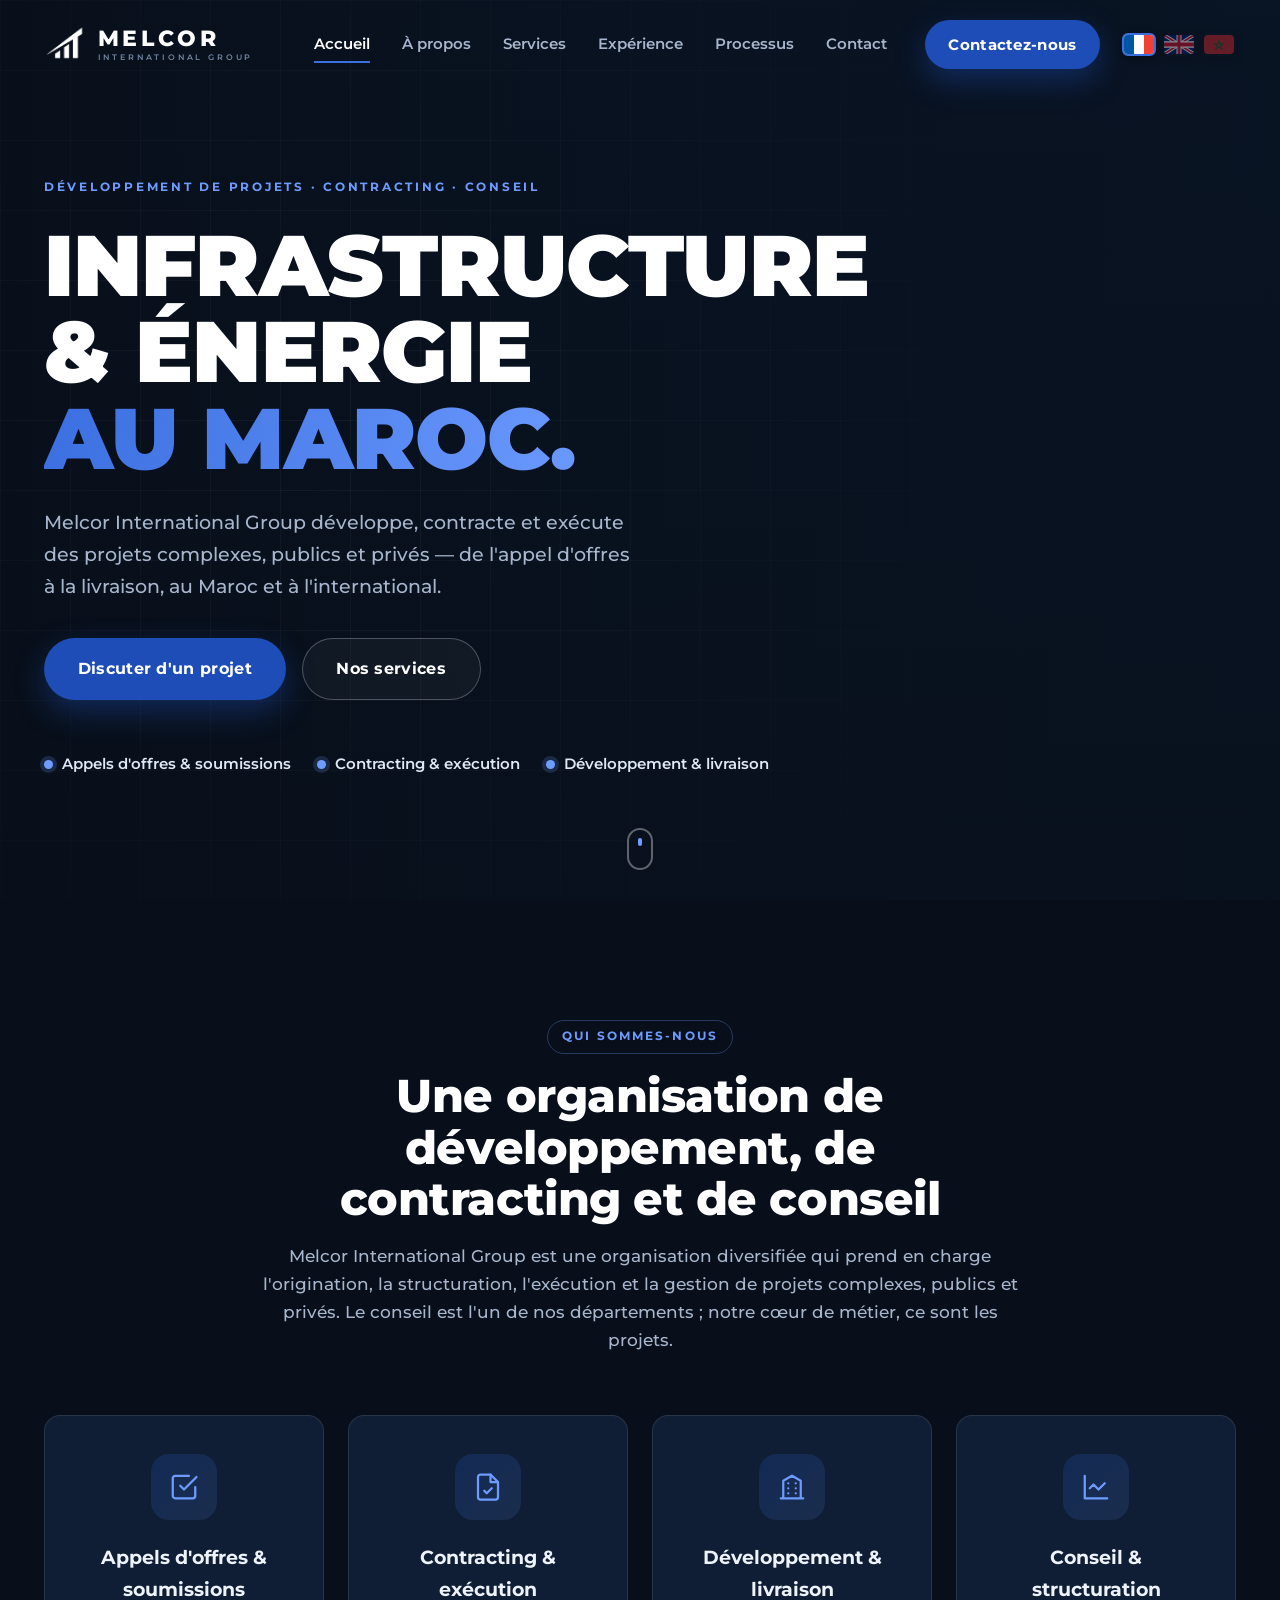
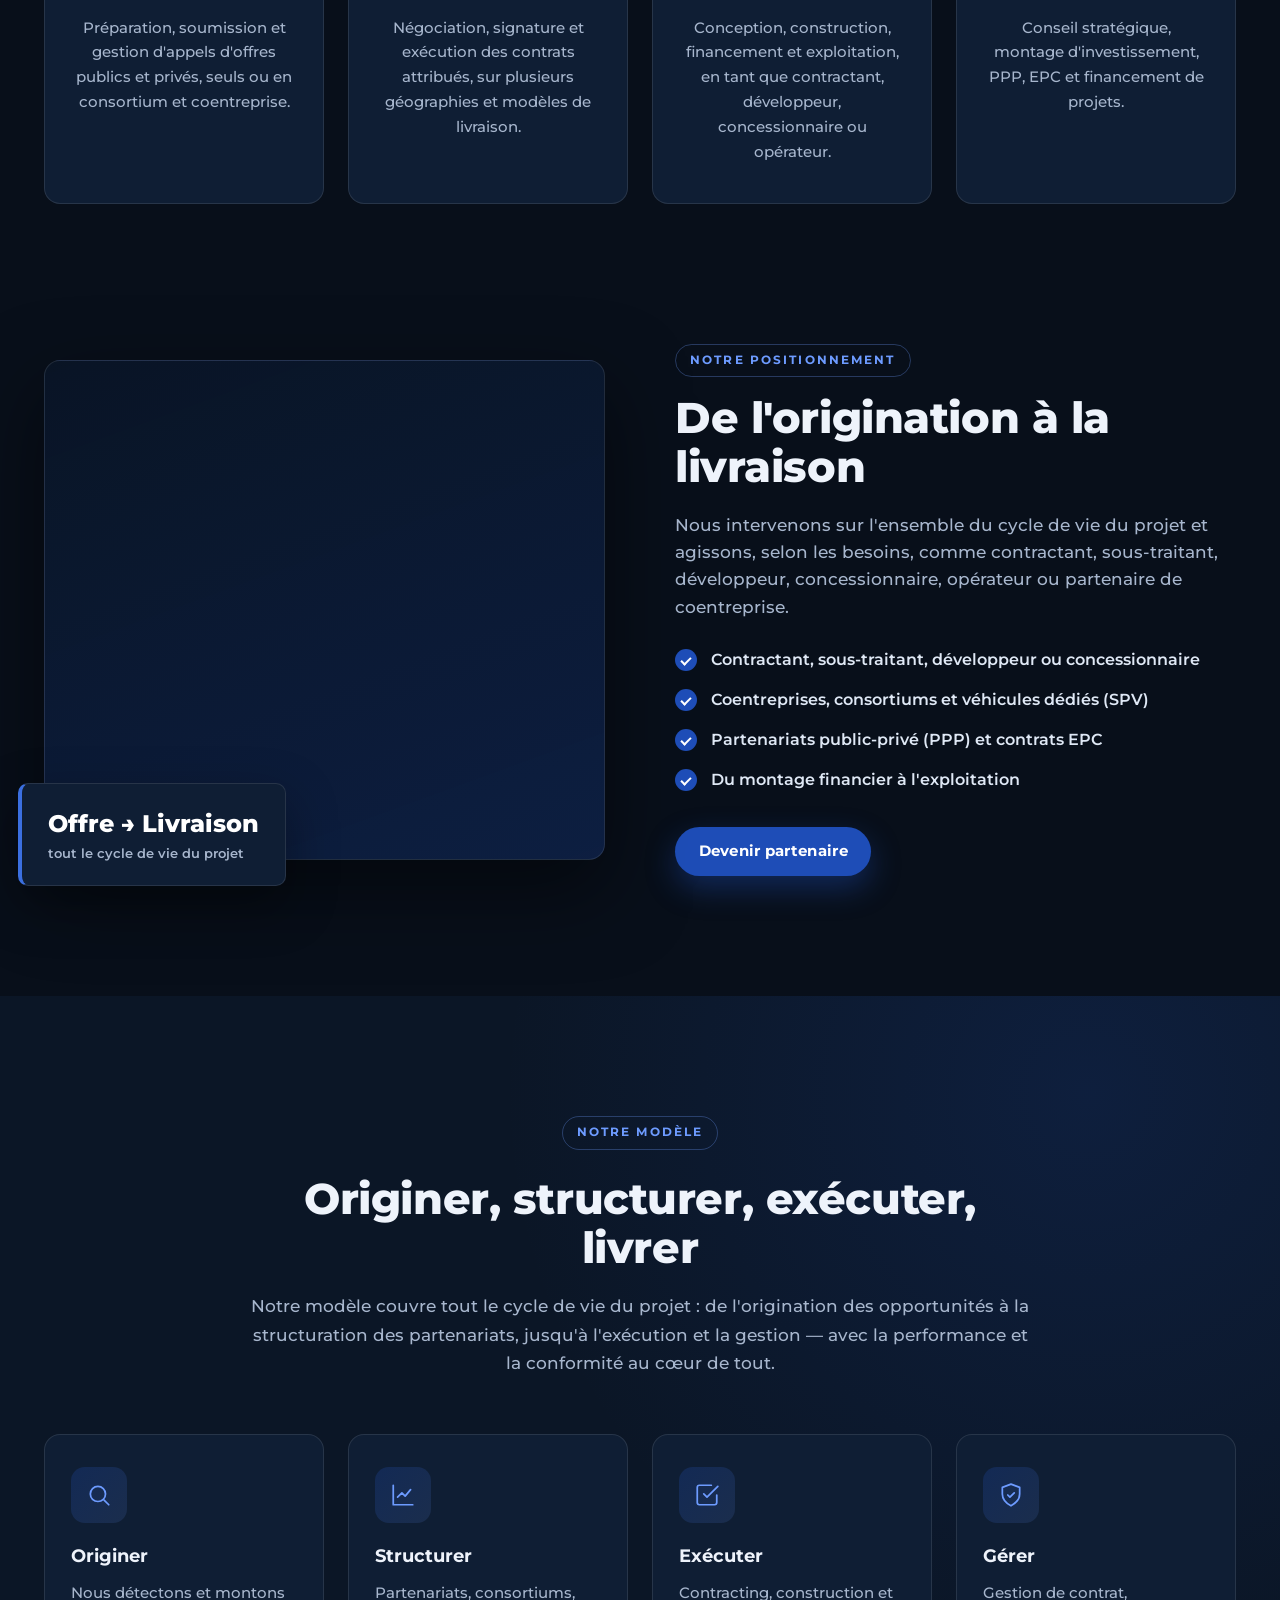
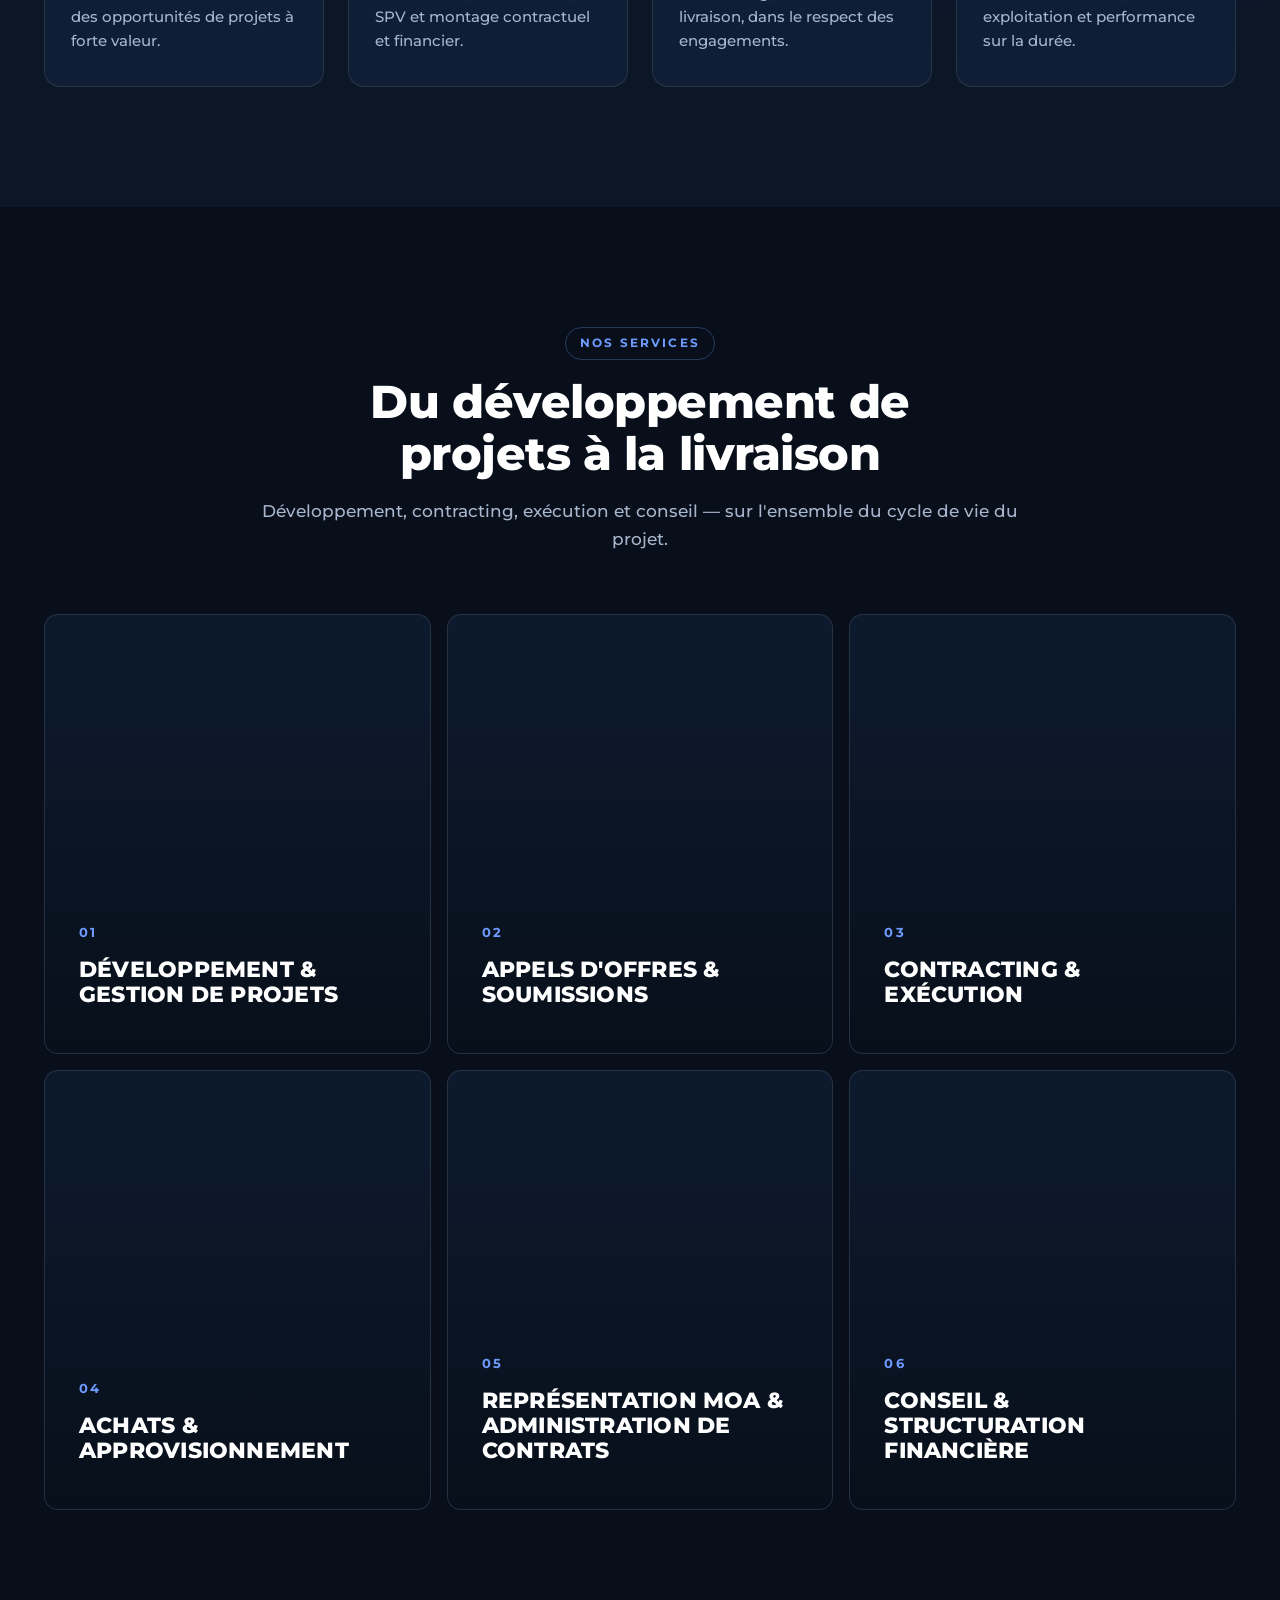
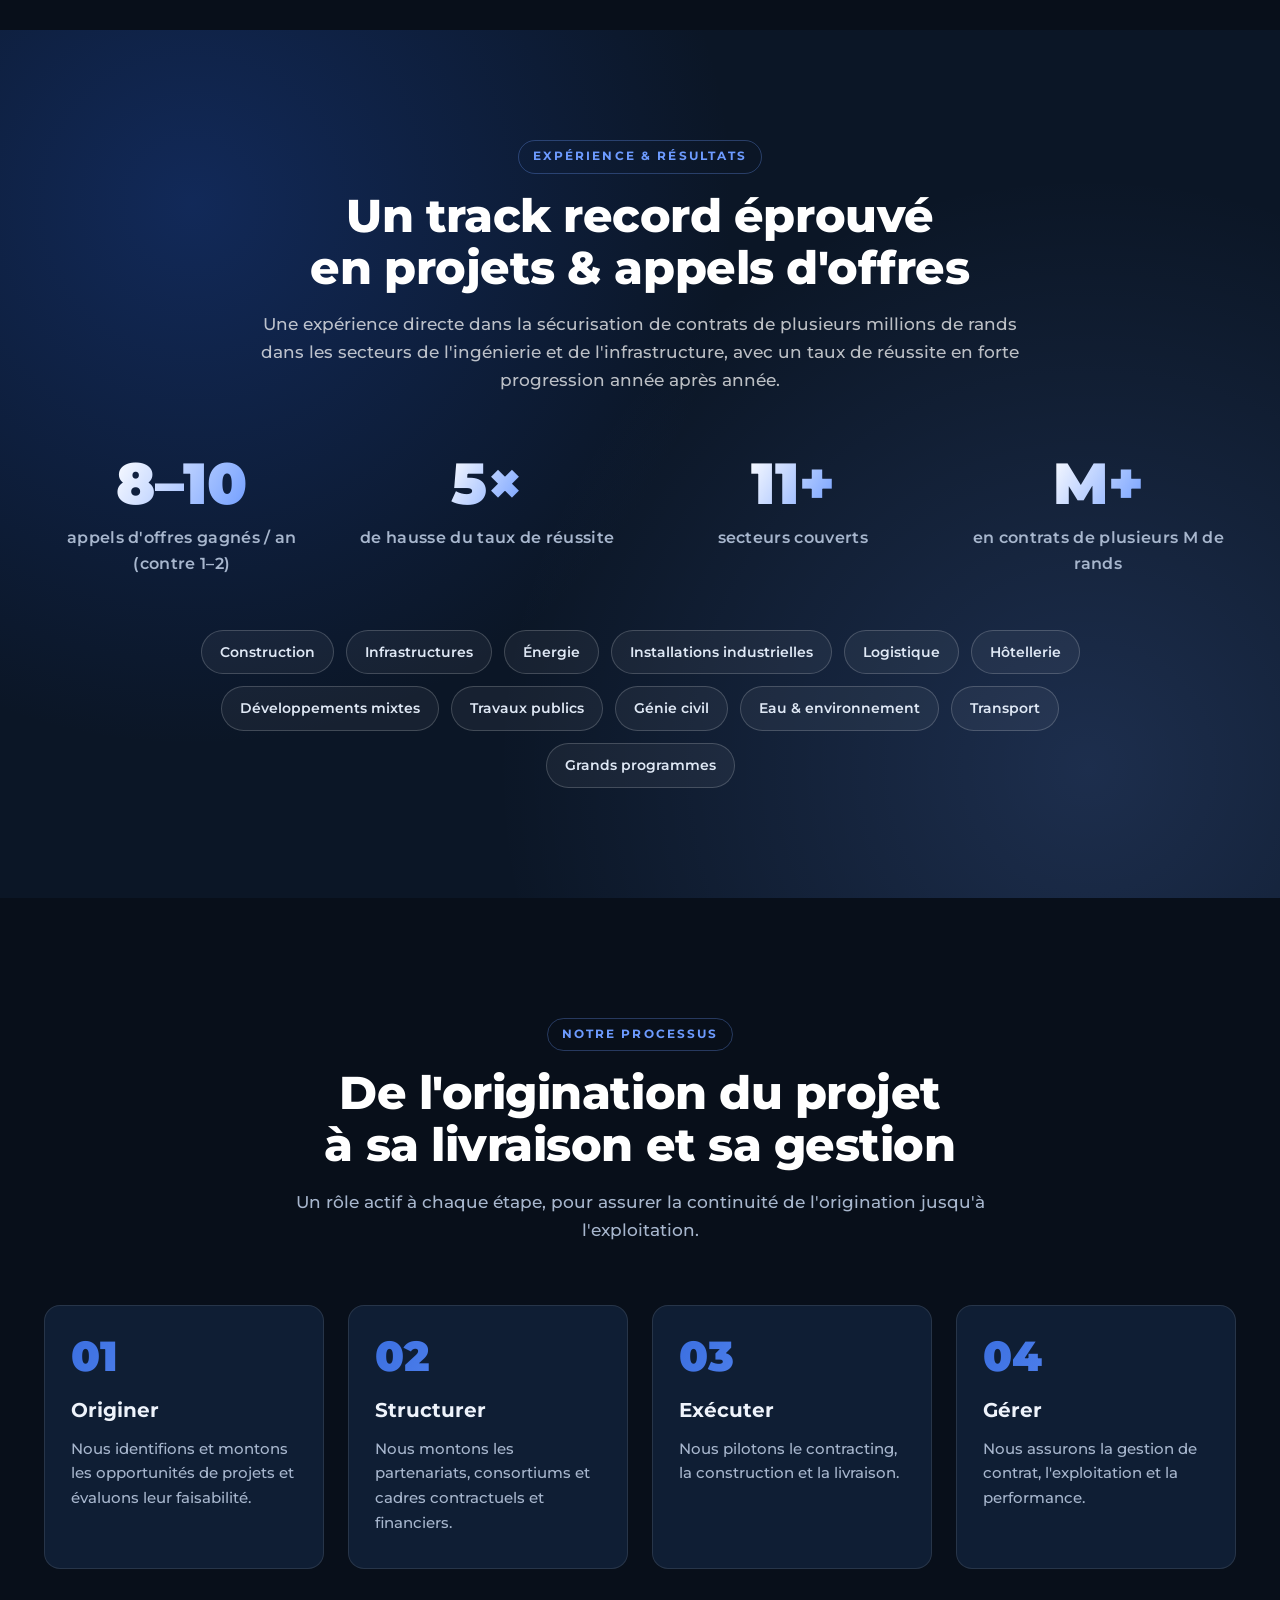
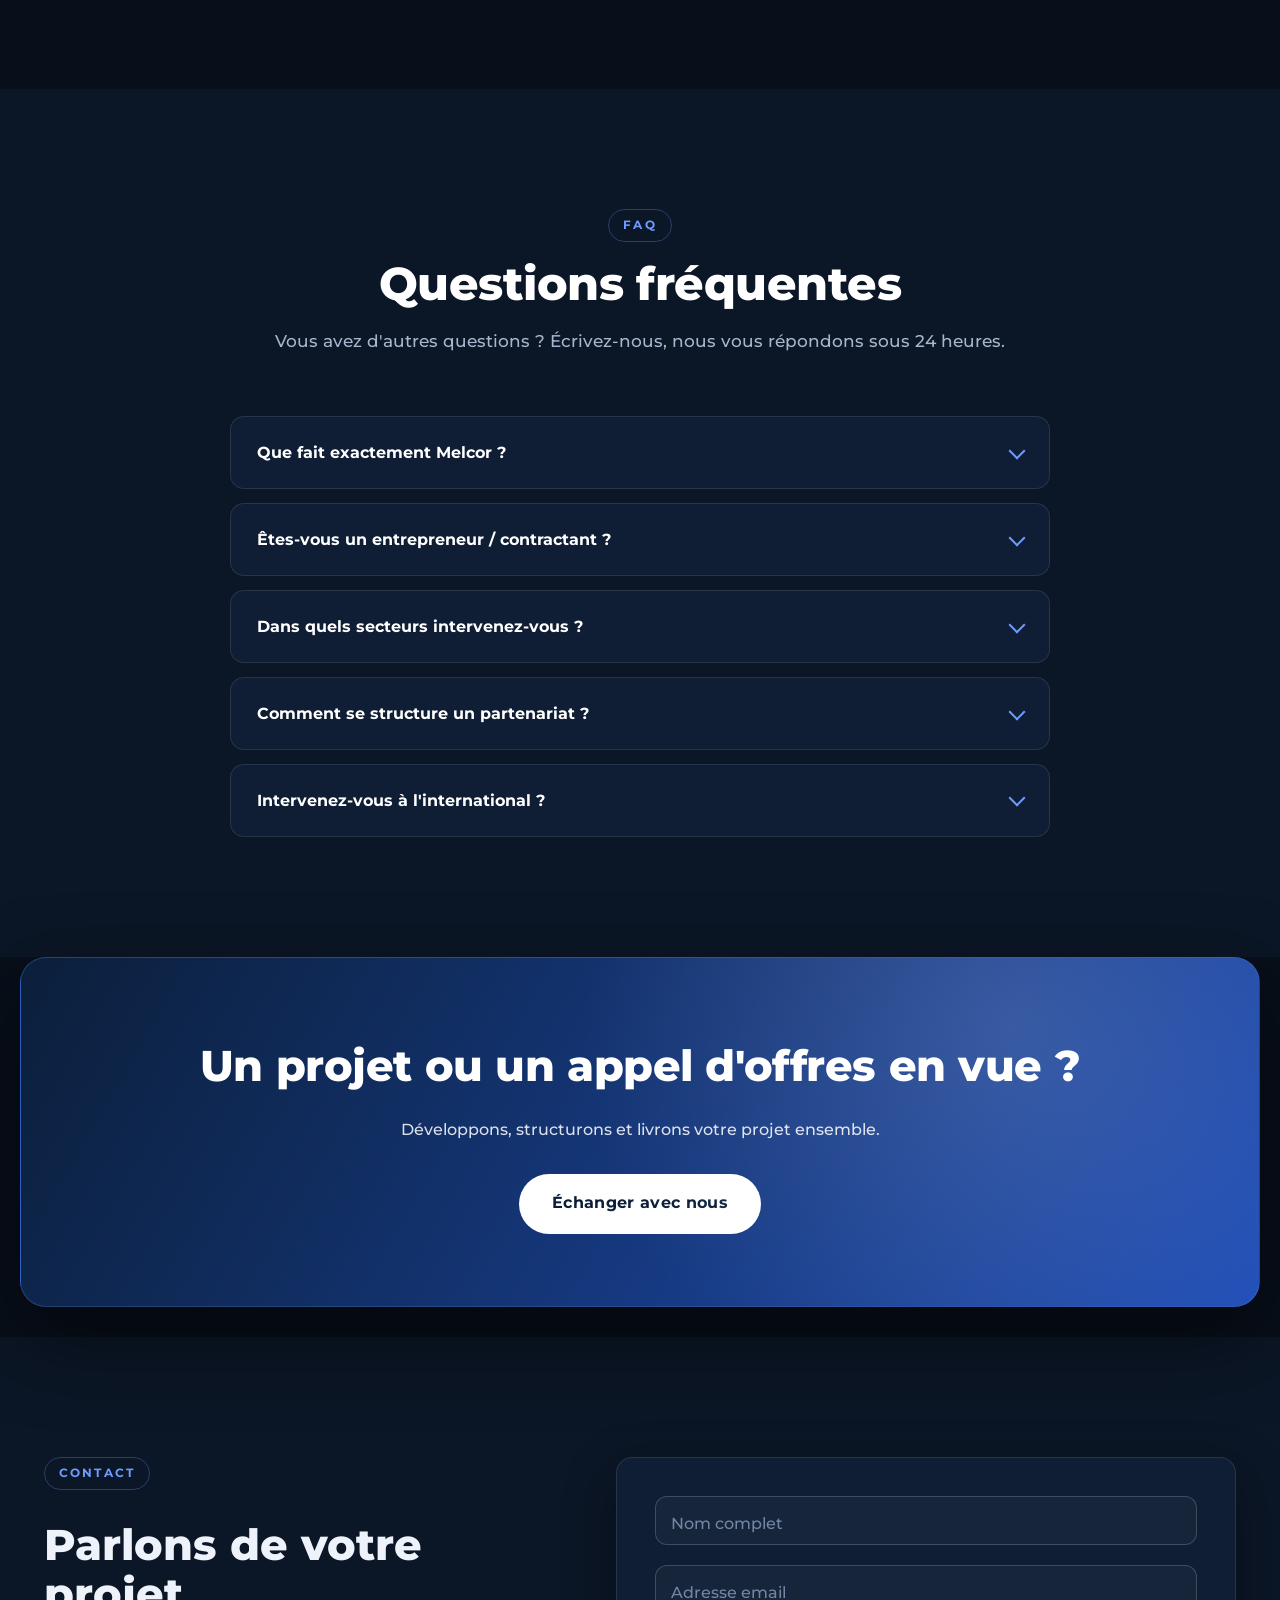
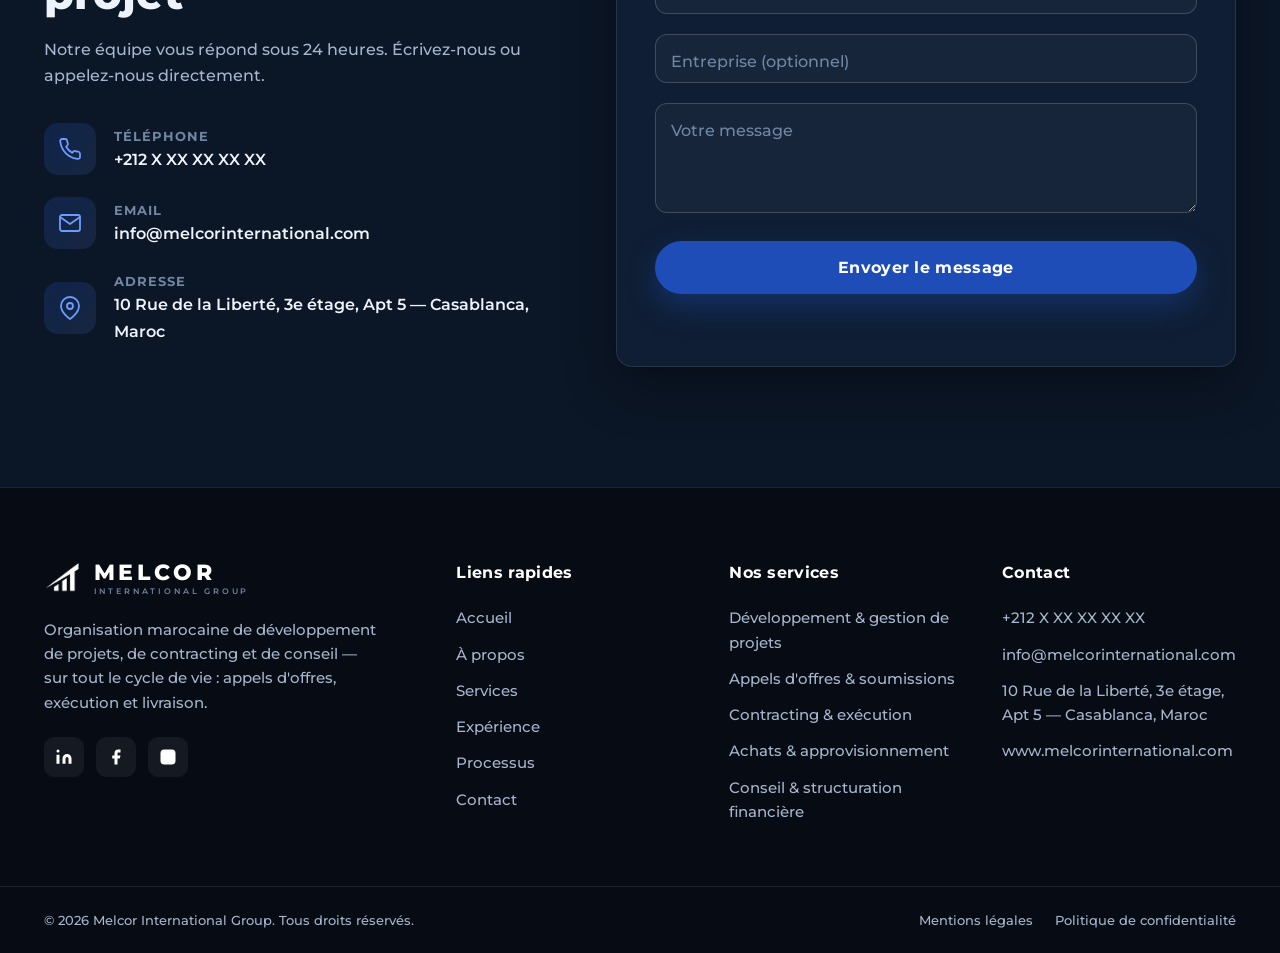
==== commit dc4b1b45: "Repositionnement: projets au coeur (dev/contracting/execution), conseil = 1 departement - Hero, "qui" ====
--- a/index.html
+++ b/index.html
@@ -3,8 +3,8 @@
 <head>
   <meta charset="UTF-8" />
   <meta name="viewport" content="width=device-width, initial-scale=1.0" />
-  <title>Melcor International Group — Infrastructure & Énergie au Maroc</title>
-  <meta name="description" content="Melcor International Group est une plateforme stratégique basée au Maroc, spécialisée dans la gestion d'appels d'offres, la structuration technique et commerciale et l'accès au marché dans l'ingénierie, l'énergie, les infrastructures et l'approvisionnement." />
+  <title>Melcor International Group — Développement de projets, contracting & conseil au Maroc</title>
+  <meta name="description" content="Melcor International Group développe, contracte et exécute des projets complexes publics et privés au Maroc et à l'international : appels d'offres, contracting, développement, PPP, EPC, financement et conseil." />
   <meta name="theme-color" content="#0B1F3A" />
   <link rel="canonical" href="https://www.melcorinternational.com/" />
 
@@ -14,15 +14,15 @@
   <!-- Open Graph / partage social -->
   <meta property="og:type" content="website" />
   <meta property="og:site_name" content="Melcor International Group" />
-  <meta property="og:title" content="Melcor International Group — Infrastructure & Énergie au Maroc" />
-  <meta property="og:description" content="Une plateforme stratégique reliant l'expertise technique internationale à l'exécution locale, de l'appel d'offres à l'exécution." />
+  <meta property="og:title" content="Melcor International Group — Développement de projets & contracting au Maroc" />
+  <meta property="og:description" content="Développement, contracting, exécution et conseil — sur tout le cycle de vie des projets, de l'appel d'offres à la livraison." />
   <meta property="og:url" content="https://www.melcorinternational.com/" />
   <meta property="og:image" content="https://www.melcorinternational.com/og-image.png" />
   <meta property="og:image:width" content="1200" />
   <meta property="og:image:height" content="630" />
   <meta name="twitter:card" content="summary_large_image" />
   <meta name="twitter:title" content="Melcor International Group" />
-  <meta name="twitter:description" content="Infrastructure & énergie au Maroc — de l'appel d'offres à l'exécution." />
+  <meta name="twitter:description" content="Développement de projets, contracting & conseil au Maroc." />
   <meta name="twitter:image" content="https://www.melcorinternational.com/og-image.png" />
 
   <!-- Fonts -->
@@ -93,25 +93,24 @@
       <div class="hero__grid" aria-hidden="true"></div>
       <div class="container hero__inner">
         <div class="hero__content">
-          <span class="eyebrow reveal" data-en="Engineering · Energy · Infrastructure · Supply" data-ar="الهندسة · الطاقة · البنية التحتية · التوريد">Ingénierie · Énergie · Infrastructures · Approvisionnement</span>
+          <span class="eyebrow reveal" data-en="Project Development · Contracting · Advisory" data-ar="تطوير المشاريع · المقاولة · الاستشارة">Développement de projets · Contracting · Conseil</span>
           <h1 class="hero__title">
             <span class="reveal" style="--d:.05s" data-en="INFRASTRUCTURE" data-ar="البنية التحتية">INFRASTRUCTURE</span>
             <span class="reveal" style="--d:.12s" data-en="& ENERGY" data-ar="والطاقة">& ÉNERGIE</span>
             <span class="reveal grad" style="--d:.2s" data-en="IN MOROCCO." data-ar="في المغرب.">AU MAROC.</span>
           </h1>
-          <p class="hero__lead reveal" style="--d:.28s" data-en="A strategic platform connecting international technical expertise with local execution — structuring high-value participation in Morocco's infrastructure and energy sectors, from bid to execution." data-ar="منصة استراتيجية تربط الخبرة التقنية الدولية بالتنفيذ المحلي، لهيكلة مشاركة عالية القيمة في قطاعَي البنية التحتية والطاقة في المغرب — من طرح العطاء إلى التنفيذ.">
-            Une plateforme stratégique qui relie l'expertise technique internationale à l'exécution locale,
-            pour structurer une participation à forte valeur ajoutée dans les secteurs marocains de
-            l'infrastructure et de l'énergie — de l'appel d'offres à l'exécution.
+          <p class="hero__lead reveal" style="--d:.28s" data-en="Melcor International Group develops, contracts and delivers complex public and private projects — from tender to delivery, in Morocco and internationally." data-ar="تطوّر مجموعة ميلكور إنترناشيونال المشاريع المعقّدة العامة والخاصة وتتعاقد عليها وتنفّذها — من العطاء إلى التسليم، في المغرب ودولياً.">
+            Melcor International Group développe, contracte et exécute des projets complexes,
+            publics et privés — de l'appel d'offres à la livraison, au Maroc et à l'international.
           </p>
           <div class="hero__actions reveal" style="--d:.4s">
             <a href="#contact" class="btn btn--primary btn--lg" data-en="Discuss a project" data-ar="لنناقش مشروعك">Discuter d'un projet</a>
             <a href="#services" class="btn btn--ghost btn--lg" data-en="Our services" data-ar="خدماتنا">Nos services</a>
           </div>
           <div class="hero__meta reveal" style="--d:.52s">
-            <div class="hero__point"><span class="dot"></span><span data-en="Bid & tender management" data-ar="إدارة العطاءات">Gestion d'appels d'offres</span></div>
-            <div class="hero__point"><span class="dot"></span><span data-en="Technical structuring" data-ar="الهيكلة التقنية">Structuration technique</span></div>
-            <div class="hero__point"><span class="dot"></span><span data-en="Market access" data-ar="الوصول إلى السوق">Accès au marché</span></div>
+            <div class="hero__point"><span class="dot"></span><span data-en="Tendering & bidding" data-ar="العطاءات والمناقصات">Appels d'offres & soumissions</span></div>
+            <div class="hero__point"><span class="dot"></span><span data-en="Contracting & execution" data-ar="المقاولة والتنفيذ">Contracting & exécution</span></div>
+            <div class="hero__point"><span class="dot"></span><span data-en="Development & delivery" data-ar="التطوير والتسليم">Développement & livraison</span></div>
           </div>
         </div>
       </div>
@@ -120,47 +119,47 @@
       </a>
     </section>
 
-    <!-- ===================== DOMAINS / PILLARS ===================== -->
+    <!-- ===================== MANDATE / PILLARS ===================== -->
     <section class="pillars" id="about">
       <div class="container">
         <div class="section-head reveal">
           <span class="section-head__tag" data-en="Company overview" data-ar="من نحن">Qui sommes-nous</span>
-          <h2 data-en="Integrated solutions across engineering, energy, infrastructure & supply" data-ar="حلول متكاملة في الهندسة والطاقة والبنية التحتية والتوريد">Des solutions intégrées en ingénierie, énergie, infrastructures & approvisionnement</h2>
-          <p data-en="Melcor International Group is a Morocco-based company operating as a strategic platform — connecting international technical expertise with local execution capability to enable efficient, structured participation in high-value projects." data-ar="ميلكور إنترناشيونال غروب شركة مقرّها المغرب تعمل كمنصة استراتيجية تربط الخبرة التقنية الدولية بالقدرة على التنفيذ المحلي، لتمكين مشاركة فعّالة ومنظَّمة في المشاريع عالية القيمة.">
-            Melcor International Group est une société basée au Maroc qui opère comme une plateforme
-            stratégique, reliant l'expertise technique internationale à la capacité d'exécution locale
-            pour une participation efficace et structurée aux projets à forte valeur ajoutée.
+          <h2 data-en="A project development, contracting and advisory organization" data-ar="منظمة لتطوير المشاريع والمقاولة والاستشارة">Une organisation de développement, de contracting et de conseil</h2>
+          <p data-en="Melcor International Group is a diversified organization engaged in the origination, structuring, execution and management of complex public and private projects. Advisory is one of our departments — our core focus is projects." data-ar="مجموعة ميلكور إنترناشيونال منظمة متنوّعة تتولّى نشأة المشاريع المعقّدة العامة والخاصة وهيكلتها وتنفيذها وإدارتها. الاستشارة أحد أقسامنا، وجوهر عملنا هو المشاريع.">
+            Melcor International Group est une organisation diversifiée qui prend en charge l'origination,
+            la structuration, l'exécution et la gestion de projets complexes, publics et privés.
+            Le conseil est l'un de nos départements&nbsp;; notre cœur de métier, ce sont les projets.
           </p>
         </div>
 
         <div class="pillars__grid">
           <article class="pillar reveal" style="--d:.05s">
             <div class="pillar__icon">
-              <svg viewBox="0 0 24 24"><path d="M12 2v4M12 18v4M4.9 4.9l2.8 2.8M16.3 16.3l2.8 2.8M2 12h4M18 12h4M4.9 19.1l2.8-2.8M16.3 7.7l2.8-2.8"/><circle cx="12" cy="12" r="3.5"/></svg>
-            </div>
-            <h3 data-en="Engineering" data-ar="الهندسة">Ingénierie</h3>
-            <p data-en="Technical coordination and alignment of partner capabilities with project requirements." data-ar="التنسيق التقني ومواءمة قدرات الشركاء مع متطلبات المشاريع.">Coordination technique et alignement des capacités des partenaires sur les exigences des projets.</p>
+              <svg viewBox="0 0 24 24"><path d="M9 11l3 3L22 4M21 12v7a2 2 0 0 1-2 2H5a2 2 0 0 1-2-2V5a2 2 0 0 1 2-2h11"/></svg>
+            </div>
+            <h3 data-en="Tendering & bidding" data-ar="العطاءات والمناقصات">Appels d'offres & soumissions</h3>
+            <p data-en="Preparing, submitting and managing public and private tenders, alone or in consortium and joint venture." data-ar="إعداد العطاءات العامة والخاصة وتقديمها وإدارتها، بمفردنا أو ضمن تحالفات ومشاريع مشتركة.">Préparation, soumission et gestion d'appels d'offres publics et privés, seuls ou en consortium et coentreprise.</p>
           </article>
           <article class="pillar reveal" style="--d:.15s">
             <div class="pillar__icon">
-              <svg viewBox="0 0 24 24"><path d="M13 2 3 14h7l-1 8 10-12h-7l1-8Z"/></svg>
-            </div>
-            <h3 data-en="Energy" data-ar="الطاقة">Énergie</h3>
-            <p data-en="Solar, transformers, MV/LV motors, renewable energy and gas projects." data-ar="الطاقة الشمسية والمحوّلات ومحرّكات الجهد المتوسط/المنخفض والطاقات المتجددة ومشاريع الغاز.">Solaire, transformateurs, moteurs MT/BT, énergies renouvelables et projets gaziers.</p>
+              <svg viewBox="0 0 24 24"><path d="M14 2H6a2 2 0 0 0-2 2v16a2 2 0 0 0 2 2h12a2 2 0 0 0 2-2V8z"/><path d="M14 2v6h6M9 15l2 2 4-4"/></svg>
+            </div>
+            <h3 data-en="Contracting & execution" data-ar="المقاولة والتنفيذ">Contracting & exécution</h3>
+            <p data-en="Negotiating, signing and performing awarded contracts across geographies and delivery models." data-ar="التفاوض على العقود المسنَدة وإبرامها وتنفيذها عبر مختلف المناطق ونماذج التسليم.">Négociation, signature et exécution des contrats attribués, sur plusieurs géographies et modèles de livraison.</p>
           </article>
           <article class="pillar reveal" style="--d:.25s">
             <div class="pillar__icon">
               <svg viewBox="0 0 24 24"><path d="M3 21h18M5 21V7l7-4 7 4v14M9 9h.01M9 13h.01M9 17h.01M15 9h.01M15 13h.01M15 17h.01"/></svg>
             </div>
-            <h3 data-en="Infrastructure" data-ar="البنية التحتية">Infrastructures</h3>
-            <p data-en="Construction, substations, telecommunications, civil engineering and EPC projects." data-ar="البناء والمحطات الفرعية والاتصالات والهندسة المدنية ومشاريع الـ EPC.">Construction, sous-stations, télécommunications, génie civil et projets EPC.</p>
+            <h3 data-en="Development & delivery" data-ar="التطوير والتسليم">Développement & livraison</h3>
+            <p data-en="Design, construction, financing and operation — as contractor, developer, concessionaire or operator." data-ar="التصميم والبناء والتمويل والتشغيل، بصفتنا مقاولاً أو مطوّراً أو صاحب امتياز أو مشغّلاً.">Conception, construction, financement et exploitation, en tant que contractant, développeur, concessionnaire ou opérateur.</p>
           </article>
           <article class="pillar reveal" style="--d:.35s">
             <div class="pillar__icon">
-              <svg viewBox="0 0 24 24"><path d="M21 16V8a2 2 0 0 0-1-1.73l-7-4a2 2 0 0 0-2 0l-7 4A2 2 0 0 0 3 8v8a2 2 0 0 0 1 1.73l7 4a2 2 0 0 0 2 0l7-4A2 2 0 0 0 21 16z"/><path d="m3.3 7 8.7 5 8.7-5M12 22V12"/></svg>
-            </div>
-            <h3 data-en="Supply" data-ar="التوريد">Approvisionnement</h3>
-            <p data-en="Equipment sourcing, procurement and delivery coordination." data-ar="توريد المعدّات والمشتريات وتنسيق عمليات التسليم.">Sourcing d'équipements, achats et coordination des livraisons.</p>
+              <svg viewBox="0 0 24 24"><path d="M3 3v18h18"/><path d="m19 9-5 5-4-4-3 3"/></svg>
+            </div>
+            <h3 data-en="Advisory & structuring" data-ar="الاستشارة والهيكلة">Conseil & structuration</h3>
+            <p data-en="Strategic advisory, investment structuring, PPP, EPC and project financing." data-ar="الاستشارة الاستراتيجية وهيكلة الاستثمار والشراكات والـ EPC وتمويل المشاريع.">Conseil stratégique, montage d'investissement, PPP, EPC et financement de projets.</p>
           </article>
         </div>
       </div>
@@ -172,22 +171,22 @@
         <div class="about__media reveal">
           <div class="about__img"></div>
           <div class="about__badge">
-            <strong data-en="1–2 → 8–10" data-ar="1–2 ← 8–10">1–2 → 8–10</strong>
-            <span data-en="tenders won per year" data-ar="عطاءات مكسوبة سنوياً">appels d'offres gagnés par an</span>
+            <strong data-en="Bid → Delivery" data-ar="من العطاء إلى التسليم">Offre → Livraison</strong>
+            <span data-en="full project lifecycle" data-ar="كامل دورة حياة المشروع">tout le cycle de vie du projet</span>
           </div>
         </div>
         <div class="about__content reveal" style="--d:.15s">
           <span class="section-head__tag" data-en="Our positioning" data-ar="موقعنا">Notre positionnement</span>
-          <h2 data-en="We are not a conventional contractor" data-ar="لسنا مقاولاً تقليدياً">Nous ne sommes pas un entrepreneur classique</h2>
-          <p data-en="We position ourselves at the centre of each project — ensuring the right technical partners, commercial structure and compliance frameworks are aligned from the outset." data-ar="نضع أنفسنا في قلب كل مشروع، مع ضمان مواءمة الشركاء التقنيين المناسبين والهيكل التجاري وأُطر الامتثال منذ البداية.">
-            Nous nous positionnons au cœur de chaque projet, en veillant à ce que les bons partenaires
-            techniques, la structure commerciale et les cadres de conformité soient alignés dès le départ.
+          <h2 data-en="From origination to delivery" data-ar="من النشأة إلى التسليم">De l'origination à la livraison</h2>
+          <p data-en="We operate across the full project lifecycle, acting as contractor, subcontractor, developer, concessionaire, operator or joint-venture partner as needed." data-ar="نعمل على كامل دورة حياة المشروع، ونتصرّف حسب الحاجة كمقاول أو مقاول من الباطن أو مطوّر أو صاحب امتياز أو مشغّل أو شريك في مشروع مشترك.">
+            Nous intervenons sur l'ensemble du cycle de vie du projet et agissons, selon les besoins,
+            comme contractant, sous-traitant, développeur, concessionnaire, opérateur ou partenaire de coentreprise.
           </p>
           <ul class="checklist">
-            <li data-en="Deal structurers" data-ar="هيكلة المشاريع والشراكات">Structureurs de projets et de partenariats</li>
-            <li data-en="Market access facilitators" data-ar="تيسير الوصول إلى السوق المغربي">Facilitateurs d'accès au marché marocain</li>
-            <li data-en="Strategic execution partners" data-ar="شركاء تنفيذ استراتيجيون">Partenaires d'exécution stratégiques</li>
-            <li data-en="Continuity from bid strategy to award and execution" data-ar="الاستمرارية من استراتيجية العطاء حتى الإسناد والتنفيذ">Continuité de la stratégie d'offre jusqu'à l'attribution et l'exécution</li>
+            <li data-en="Contractor, subcontractor, developer or concessionaire" data-ar="مقاول، مقاول من الباطن، مطوّر أو صاحب امتياز">Contractant, sous-traitant, développeur ou concessionnaire</li>
+            <li data-en="Joint ventures, consortiums and special purpose vehicles (SPVs)" data-ar="مشاريع مشتركة وتحالفات وكيانات ذات غرض خاص (SPV)">Coentreprises, consortiums et véhicules dédiés (SPV)</li>
+            <li data-en="Public-private partnerships (PPP) and EPC contracts" data-ar="شراكات بين القطاعين العام والخاص (PPP) وعقود EPC">Partenariats public-privé (PPP) et contrats EPC</li>
+            <li data-en="From financial structuring to operation" data-ar="من الهيكلة المالية إلى التشغيل">Du montage financier à l'exploitation</li>
           </ul>
           <a href="#contact" class="btn btn--primary" data-en="Partner with us" data-ar="كن شريكاً">Devenir partenaire</a>
         </div>
@@ -200,34 +199,34 @@
       <div class="container">
         <div class="mission__lead reveal">
           <span class="section-head__tag" data-en="Our model" data-ar="نموذجنا">Notre modèle</span>
-          <h2 data-en="Identify, structure, deliver" data-ar="نحدّد، نهيكل، ننفّذ">Identifier, structurer, exécuter</h2>
-          <p data-en="Our model is built to identify and unlock opportunities, structure high-performing partnerships, and deliver projects through aligned execution — with compliance and performance at the core." data-ar="صُمِّم نموذجنا لتحديد الفرص وإطلاقها، وهيكلة شراكات عالية الأداء، وتسليم المشاريع عبر تنفيذ متوائم، مع وضع الامتثال والأداء في صميم كل شيء.">
-            Notre modèle est conçu pour identifier et débloquer les opportunités, structurer des partenariats
-            performants et livrer les projets grâce à une exécution alignée, avec la conformité et la
-            performance au cœur de tout.
+          <h2 data-en="Originate, structure, execute, deliver" data-ar="النشأة، الهيكلة، التنفيذ، التسليم">Originer, structurer, exécuter, livrer</h2>
+          <p data-en="Our model spans the full project lifecycle: from originating opportunities to structuring partnerships, through execution and management — with performance and compliance at the core." data-ar="يغطّي نموذجنا كامل دورة حياة المشروع: من نشأة الفرص إلى هيكلة الشراكات، مروراً بالتنفيذ والإدارة — مع الأداء والامتثال في الصميم.">
+            Notre modèle couvre tout le cycle de vie du projet : de l'origination des opportunités à la
+            structuration des partenariats, jusqu'à l'exécution et la gestion — avec la performance et la
+            conformité au cœur de tout.
           </p>
         </div>
 
         <div class="values__grid">
           <article class="value reveal" style="--d:.05s">
             <span class="value__ic"><svg viewBox="0 0 24 24"><circle cx="11" cy="11" r="7"/><path d="m21 21-4.3-4.3"/></svg></span>
-            <h3 data-en="Identify opportunities" data-ar="تحديد الفرص">Identifier les opportunités</h3>
-            <p data-en="We detect and unlock high-value tenders in infrastructure and energy." data-ar="نرصد العطاءات عالية القيمة في البنية التحتية والطاقة ونطلقها.">Nous détectons et débloquons les appels d'offres à forte valeur dans l'infrastructure et l'énergie.</p>
+            <h3 data-en="Originate" data-ar="النشأة">Originer</h3>
+            <p data-en="We identify and originate high-value project opportunities." data-ar="نكتشف فرص المشاريع عالية القيمة ونؤسّسها.">Nous détectons et montons des opportunités de projets à forte valeur.</p>
           </article>
           <article class="value reveal" style="--d:.13s">
             <span class="value__ic"><svg viewBox="0 0 24 24"><path d="M3 3v18h18"/><path d="m7 14 4-4 3 3 5-6"/></svg></span>
-            <h3 data-en="Structure partnerships" data-ar="هيكلة الشراكات">Structurer les partenariats</h3>
-            <p data-en="We assemble high-performing, compliant and competitive bid structures." data-ar="نبني عروضاً عالية الأداء ومتوافقة وتنافسية.">Nous assemblons des montages d'offres performants, conformes et compétitifs.</p>
+            <h3 data-en="Structure" data-ar="الهيكلة">Structurer</h3>
+            <p data-en="Partnerships, consortiums, SPVs and contractual and financial structuring." data-ar="الشراكات والتحالفات والكيانات ذات الغرض الخاص والهيكلة التعاقدية والمالية.">Partenariats, consortiums, SPV et montage contractuel et financier.</p>
           </article>
           <article class="value reveal" style="--d:.21s">
             <span class="value__ic"><svg viewBox="0 0 24 24"><path d="M9 11l3 3L22 4M21 12v7a2 2 0 0 1-2 2H5a2 2 0 0 1-2-2V5a2 2 0 0 1 2-2h11"/></svg></span>
-            <h3 data-en="Deliver with alignment" data-ar="التنفيذ بدقة">Exécuter avec rigueur</h3>
-            <p data-en="We coordinate delivery so it stays compliant and aligned with the bid commitments." data-ar="ننسّق التسليم ليبقى متوافقاً ومتماشياً مع التزامات العطاء.">Nous coordonnons la livraison pour qu'elle reste conforme et alignée sur les engagements de l'offre.</p>
+            <h3 data-en="Execute" data-ar="التنفيذ">Exécuter</h3>
+            <p data-en="Contracting, construction and delivery, true to commitments." data-ar="المقاولة والبناء والتسليم، وفق الالتزامات.">Contracting, construction et livraison, dans le respect des engagements.</p>
           </article>
           <article class="value reveal" style="--d:.29s">
             <span class="value__ic"><svg viewBox="0 0 24 24"><path d="M12 2 4 5v6c0 5 3.5 8.5 8 11 4.5-2.5 8-6 8-11V5l-8-3Z"/><path d="m9 12 2 2 4-4"/></svg></span>
-            <h3 data-en="Compliance & transparency" data-ar="الامتثال والشفافية">Conformité & transparence</h3>
-            <p data-en="Rigorous compliance management and clear, honest reporting at every step." data-ar="إدارة صارمة للامتثال وتقارير واضحة وصادقة في كل مرحلة.">Gestion rigoureuse de la conformité et reporting clair et honnête à chaque étape.</p>
+            <h3 data-en="Manage" data-ar="الإدارة">Gérer</h3>
+            <p data-en="Contract management, operation and long-term performance." data-ar="إدارة العقود والتشغيل والأداء على المدى الطويل.">Gestion de contrat, exploitation et performance sur la durée.</p>
           </article>
         </div>
       </div>
@@ -238,8 +237,8 @@
       <div class="container">
         <div class="section-head reveal">
           <span class="section-head__tag" data-en="Our services" data-ar="خدماتنا">Nos services</span>
-          <h2 data-en="From tender to execution, end to end" data-ar="من العطاء إلى التنفيذ، من البداية إلى النهاية">De l'appel d'offres à l'exécution, de bout en bout</h2>
-          <p data-en="Full lifecycle bid management, technical structuring, supply coordination and market access." data-ar="إدارة كاملة للعطاءات، وهيكلة تقنية وتجارية، وتنسيق التوريد، والوصول إلى السوق.">Gestion complète des appels d'offres, structuration technique, coordination d'approvisionnement et accès au marché.</p>
+          <h2 data-en="From project development to delivery" data-ar="من تطوير المشاريع إلى التسليم">Du développement de projets à la livraison</h2>
+          <p data-en="Development, contracting, execution and advisory — across the full project lifecycle." data-ar="التطوير والمقاولة والتنفيذ والاستشارة — على كامل دورة حياة المشروع.">Développement, contracting, exécution et conseil — sur l'ensemble du cycle de vie du projet.</p>
         </div>
 
         <div class="panels">
@@ -247,8 +246,8 @@
             <div class="panel__bg" style="background-image:url('https://images.unsplash.com/photo-1497366754035-f200968a6e72?auto=format&fit=crop&w=800&q=80')"></div>
             <div class="panel__inner">
               <span class="panel__no">01</span>
-              <h3 data-en="Bid & tender management" data-ar="إدارة العطاءات">Gestion des appels d'offres</h3>
-              <p data-en="Full lifecycle management: opportunity identification, bid compilation, compliance, positioning and submission." data-ar="إدارة الدورة الكاملة: تحديد الفرص، وإعداد العرض، والامتثال، والتموضع، والتقديم.">Gestion du cycle complet : identification des opportunités, montage de l'offre, conformité, positionnement et soumission.</p>
+              <h3 data-en="Project & development management" data-ar="تطوير وإدارة المشاريع">Développement & gestion de projets</h3>
+              <p data-en="End-to-end project leadership: development, planning, coordination and delivery." data-ar="قيادة شاملة للمشاريع: التطوير والتخطيط والتنسيق والتسليم.">Pilotage complet des projets : développement, planification, coordination et livraison.</p>
               <span class="panel__line"></span>
             </div>
           </article>
@@ -257,8 +256,8 @@
             <div class="panel__bg" style="background-image:url('https://images.unsplash.com/photo-1581092918056-0c4c3acd3789?auto=format&fit=crop&w=800&q=80')"></div>
             <div class="panel__inner">
               <span class="panel__no">02</span>
-              <h3 data-en="Technical & commercial structuring" data-ar="الهيكلة التقنية والتجارية">Structuration technique & commerciale</h3>
-              <p data-en="Selection and integration of technical partners, aligning capabilities with tender requirements." data-ar="اختيار الشركاء التقنيين ودمجهم، ومواءمة القدرات مع متطلبات العطاءات.">Sélection et intégration des partenaires techniques, alignement des capacités sur les exigences des appels d'offres.</p>
+              <h3 data-en="Tendering & bidding" data-ar="العطاءات والمناقصات">Appels d'offres & soumissions</h3>
+              <p data-en="Preparing, submitting and managing tenders, alone or in consortium." data-ar="إعداد العطاءات وتقديمها وإدارتها، بمفردنا أو ضمن تحالف.">Préparation, soumission et gestion d'appels d'offres, seuls ou en consortium.</p>
               <span class="panel__line"></span>
             </div>
           </article>
@@ -267,8 +266,8 @@
             <div class="panel__bg" style="background-image:url('https://images.unsplash.com/photo-1601584115197-04ecc0da31d7?auto=format&fit=crop&w=800&q=80')"></div>
             <div class="panel__inner">
               <span class="panel__no">03</span>
-              <h3 data-en="Supply & project coordination" data-ar="التوريد وتنسيق المشاريع">Approvisionnement & coordination projet</h3>
-              <p data-en="Equipment sourcing and procurement, engineering coordination and delivery alignment." data-ar="توريد المعدّات وشراؤها، وتنسيق الأعمال الهندسية ومواءمة التسليم.">Sourcing et achat d'équipements, coordination de l'ingénierie et alignement de la livraison.</p>
+              <h3 data-en="Contracting & execution" data-ar="المقاولة والتنفيذ">Contracting & exécution</h3>
+              <p data-en="Negotiating and performing awarded contracts, as contractor or partner." data-ar="التفاوض على العقود المسنَدة وتنفيذها، كمقاول أو شريك.">Négociation et exécution des contrats attribués, en tant que contractant ou partenaire.</p>
               <span class="panel__line"></span>
             </div>
           </article>
@@ -277,8 +276,8 @@
             <div class="panel__bg" style="background-image:url('https://images.unsplash.com/photo-1521737604893-d14cc237f11d?auto=format&fit=crop&w=800&q=80')"></div>
             <div class="panel__inner">
               <span class="panel__no">04</span>
-              <h3 data-en="Local representation & market access" data-ar="التمثيل المحلي والوصول إلى السوق">Représentation locale & accès marché</h3>
-              <p data-en="Moroccan compliance and administrative processes, stakeholder engagement and local partner structuring." data-ar="إجراءات الامتثال والمعاملات الإدارية المغربية، والتواصل مع الأطراف المعنية وهيكلة الشركاء المحليين.">Processus de conformité et démarches administratives marocaines, relations avec les parties prenantes et structuration des partenaires locaux.</p>
+              <h3 data-en="Procurement management" data-ar="المشتريات والتوريد">Achats & approvisionnement</h3>
+              <p data-en="Procurement strategy, equipment sourcing and delivery coordination." data-ar="استراتيجية المشتريات وتوريد المعدّات وتنسيق التسليم.">Stratégie d'achats, sourcing d'équipements et coordination de la livraison.</p>
               <span class="panel__line"></span>
             </div>
           </article>
@@ -287,8 +286,8 @@
             <div class="panel__bg" style="background-image:url('https://images.unsplash.com/photo-1554224155-6726b3ff858f?auto=format&fit=crop&w=800&q=80')"></div>
             <div class="panel__inner">
               <span class="panel__no">05</span>
-              <h3 data-en="Investment structuring & financing" data-ar="هيكلة الاستثمار والتمويل">Structuration d'investissement & financement</h3>
-              <p data-en="Investment structuring, project financing, PPPs, EPC frameworks and international joint ventures." data-ar="هيكلة الاستثمار وتمويل المشاريع والشراكات بين القطاعين العام والخاص وأطر الـ EPC والمشاريع المشتركة الدولية.">Structuration d'investissement, financement de projets, PPP, cadres EPC et coentreprises internationales.</p>
+              <h3 data-en="Owner's representation & contract admin" data-ar="تمثيل صاحب المشروع وإدارة العقود">Représentation MOA & administration de contrats</h3>
+              <p data-en="Owner's representation, contract administration and stakeholder management." data-ar="تمثيل صاحب المشروع وإدارة العقود وإدارة الأطراف المعنية.">Représentation du maître d'ouvrage, administration des contrats et gestion des parties prenantes.</p>
               <span class="panel__line"></span>
             </div>
           </article>
@@ -297,8 +296,8 @@
             <div class="panel__bg" style="background-image:url('https://images.unsplash.com/photo-1509391366360-2e959784a276?auto=format&fit=crop&w=800&q=80')"></div>
             <div class="panel__inner">
               <span class="panel__no">06</span>
-              <h3 data-en="Business development & intermediation" data-ar="التطوير والوساطة التجارية">Développement & intermédiation commerciale</h3>
-              <p data-en="Market entry support, investment promotion and cross-border commercial relations across African, Middle Eastern and European markets." data-ar="دعم دخول السوق وترويج الاستثمار والعلاقات التجارية العابرة للحدود بين الأسواق الأفريقية والشرق أوسطية والأوروبية.">Accompagnement à l'entrée sur le marché, promotion des investissements et relations commerciales transfrontalières entre les marchés africain, moyen-oriental et européen.</p>
+              <h3 data-en="Advisory & financial structuring" data-ar="الاستشارة والهيكلة المالية">Conseil & structuration financière</h3>
+              <p data-en="Strategic advisory, PPP, EPC, investment structuring and project financing." data-ar="الاستشارة الاستراتيجية والـ PPP والـ EPC وهيكلة الاستثمار وتمويل المشاريع.">Conseil stratégique, PPP, EPC, montage d'investissement et financement de projets.</p>
               <span class="panel__line"></span>
             </div>
           </article>
@@ -312,7 +311,7 @@
       <div class="container">
         <div class="section-head section-head--light reveal">
           <span class="section-head__tag" data-en="Experience & track record" data-ar="الخبرة والإنجازات">Expérience & résultats</span>
-          <h2 data-en="A proven bid & tender track record" data-ar="سجل حافل ومُثبت في العطاءات">Un track record éprouvé en appels d'offres</h2>
+          <h2 data-en="A proven track record in projects & tenders" data-ar="سجل حافل ومُثبت في المشاريع والعطاءات">Un track record éprouvé en projets & appels d'offres</h2>
           <p data-en="Direct experience securing multi-million rand contracts across engineering and infrastructure sectors, with a win rate that grew year after year." data-ar="خبرة مباشرة في الفوز بعقود بملايين الراندات في قطاعَي الهندسة والبنية التحتية، مع معدل نجاح في تصاعد عاماً بعد عام." style="color:rgba(255,255,255,.72)">
             Une expérience directe dans la sécurisation de contrats de plusieurs millions de rands
             dans les secteurs de l'ingénierie et de l'infrastructure, avec un taux de réussite en
@@ -323,23 +322,23 @@
         <div class="stats__grid">
           <div class="stat reveal" style="--d:.05s"><span class="stat__num">8–10</span><p data-en="tenders won per year (up from 1–2)" data-ar="عطاءات مكسوبة سنوياً (مقابل 1–2)">appels d'offres gagnés / an (contre 1–2)</p></div>
           <div class="stat reveal" style="--d:.15s"><span class="stat__num" data-target="5" data-suffix="×">0</span><p data-en="increase in win rate" data-ar="زيادة في معدل النجاح">de hausse du taux de réussite</p></div>
-          <div class="stat reveal" style="--d:.25s"><span class="stat__num" data-target="100" data-suffix="%">0</span><p data-en="full bid lifecycle managed" data-ar="من دورة العطاء تُدار بالكامل">du cycle d'appel d'offres géré</p></div>
+          <div class="stat reveal" style="--d:.25s"><span class="stat__num" data-target="12" data-suffix="+">0</span><p data-en="sectors covered" data-ar="قطاعات مغطّاة">secteurs couverts</p></div>
           <div class="stat reveal" style="--d:.35s"><span class="stat__num">M+</span><p data-en="multi-million rand contracts secured" data-ar="عقود بملايين الراندات">en contrats de plusieurs M de rands</p></div>
         </div>
 
         <div class="chips reveal" style="--d:.2s">
-          <span class="chip" data-en="Construction & Infrastructure" data-ar="البناء والبنية التحتية">Construction & Infrastructures</span>
-          <span class="chip" data-en="Solar PV plants" data-ar="محطات الطاقة الشمسية">Centrales solaires PV</span>
-          <span class="chip" data-en="Telecommunications" data-ar="الاتصالات">Télécommunications</span>
-          <span class="chip" data-en="Substations & electrical" data-ar="المحطات الفرعية والكهرباء">Sous-stations & électrique</span>
-          <span class="chip" data-en="EPC contracts" data-ar="عقود EPC">Contrats EPC</span>
-          <span class="chip" data-en="Flue Gas Desulphurisation (FGD)" data-ar="إزالة الكبريت من الغازات (FGD)">Désulfuration des fumées (FGD)</span>
-          <span class="chip" data-en="LV / MV / HV motors" data-ar="محرّكات الجهد المنخفض/المتوسط/العالي">Moteurs BT / MT / HT</span>
-          <span class="chip" data-en="Renewable energy" data-ar="الطاقات المتجددة">Énergies renouvelables</span>
-          <span class="chip" data-en="Gas" data-ar="الغاز">Gaz</span>
-          <span class="chip" data-en="Transformers" data-ar="المحوّلات">Transformateurs</span>
-          <span class="chip" data-en="Mining" data-ar="التعدين">Mines</span>
-          <span class="chip" data-en="Security" data-ar="الأمن">Sécurité</span>
+          <span class="chip" data-en="Construction" data-ar="البناء">Construction</span>
+          <span class="chip" data-en="Infrastructure" data-ar="البنية التحتية">Infrastructures</span>
+          <span class="chip" data-en="Energy" data-ar="الطاقة">Énergie</span>
+          <span class="chip" data-en="Industrial facilities" data-ar="المنشآت الصناعية">Installations industrielles</span>
+          <span class="chip" data-en="Logistics" data-ar="اللوجستيك">Logistique</span>
+          <span class="chip" data-en="Hospitality" data-ar="الضيافة">Hôtellerie</span>
+          <span class="chip" data-en="Mixed-use developments" data-ar="التطويرات المختلطة">Développements mixtes</span>
+          <span class="chip" data-en="Public works" data-ar="الأشغال العمومية">Travaux publics</span>
+          <span class="chip" data-en="Civil engineering" data-ar="الهندسة المدنية">Génie civil</span>
+          <span class="chip" data-en="Water & environment" data-ar="الماء والبيئة">Eau & environnement</span>
+          <span class="chip" data-en="Transportation" data-ar="النقل">Transport</span>
+          <span class="chip" data-en="Large-scale programs" data-ar="البرامج الكبرى">Grands programmes</span>
         </div>
       </div>
     </section>
@@ -349,30 +348,30 @@
       <div class="container">
         <div class="section-head reveal">
           <span class="section-head__tag" data-en="Our process" data-ar="منهجيتنا">Notre processus</span>
-          <h2 data-en="From bid strategy to award and execution" data-ar="من استراتيجية العطاء إلى الإسناد والتنفيذ">De la stratégie d'offre à l'attribution et l'exécution</h2>
-          <p data-en="An active role at every stage — ensuring continuity from bid strategy through award to delivery." data-ar="دور فعّال في كل مرحلة، يضمن الاستمرارية من استراتيجية العطاء حتى الإسناد والتسليم.">Un rôle actif à chaque étape, garantissant la continuité de la stratégie d'offre jusqu'à l'attribution et la livraison.</p>
+          <h2 data-en="From project origination to delivery and management" data-ar="من نشأة المشروع إلى تسليمه وإدارته">De l'origination du projet à sa livraison et sa gestion</h2>
+          <p data-en="An active role at every stage, ensuring continuity from origination through to operation." data-ar="دور فعّال في كل مرحلة لضمان الاستمرارية من النشأة حتى التشغيل.">Un rôle actif à chaque étape, pour assurer la continuité de l'origination jusqu'à l'exploitation.</p>
         </div>
 
         <div class="method__grid">
           <article class="step reveal" style="--d:.05s">
             <span class="step__no">01</span>
-            <h3 data-en="Identify" data-ar="التحديد">Identifier</h3>
-            <p data-en="We identify high-value opportunities and assess technical and commercial requirements." data-ar="نحدّد الفرص عالية القيمة ونقيّم المتطلبات التقنية والتجارية.">Nous identifions les opportunités à forte valeur et évaluons les exigences techniques et commerciales.</p>
+            <h3 data-en="Originate" data-ar="النشأة">Originer</h3>
+            <p data-en="We identify and originate project opportunities and assess feasibility." data-ar="نحدّد فرص المشاريع ونؤسّسها ونقيّم جدواها.">Nous identifions et montons les opportunités de projets et évaluons leur faisabilité.</p>
           </article>
           <article class="step reveal" style="--d:.15s">
             <span class="step__no">02</span>
             <h3 data-en="Structure" data-ar="الهيكلة">Structurer</h3>
-            <p data-en="We build the technical and commercial framework and align the right partners." data-ar="نبني الإطار التقني والتجاري ونوائم الشركاء المناسبين.">Nous construisons le cadre technique et commercial et alignons les bons partenaires.</p>
+            <p data-en="We structure partnerships, consortiums and contractual and financial frameworks." data-ar="نبني الشراكات والتحالفات والأطر التعاقدية والمالية.">Nous montons les partenariats, consortiums et cadres contractuels et financiers.</p>
           </article>
           <article class="step reveal" style="--d:.25s">
             <span class="step__no">03</span>
-            <h3 data-en="Position" data-ar="التموضع">Positionner</h3>
-            <p data-en="We position the consortium as a top-tier, compliant and competitive candidate for award." data-ar="نضع التحالف كمرشّح من الطراز الأول، متوافق وتنافسي، للإسناد.">Nous positionnons le consortium comme un candidat de premier plan, conforme et compétitif, pour l'attribution.</p>
+            <h3 data-en="Execute" data-ar="التنفيذ">Exécuter</h3>
+            <p data-en="We drive contracting, construction and delivery." data-ar="نقود المقاولة والبناء والتسليم.">Nous pilotons le contracting, la construction et la livraison.</p>
           </article>
           <article class="step reveal" style="--d:.35s">
             <span class="step__no">04</span>
-            <h3 data-en="Execute" data-ar="التنفيذ">Exécuter</h3>
-            <p data-en="After award, we manage coordination so delivery matches the bid commitments." data-ar="بعد الإسناد، نقود التنسيق ليطابق التسليمُ التزاماتِ العطاء.">Après l'attribution, nous pilotons la coordination pour que la livraison respecte les engagements de l'offre.</p>
+            <h3 data-en="Manage" data-ar="الإدارة">Gérer</h3>
+            <p data-en="We ensure contract management, operation and performance." data-ar="نضمن إدارة العقود والتشغيل والأداء.">Nous assurons la gestion de contrat, l'exploitation et la performance.</p>
           </article>
         </div>
       </div>
@@ -390,23 +389,23 @@
         <div class="faq__list">
           <details class="faq__item reveal" style="--d:.05s">
             <summary data-en="What exactly does Melcor do?" data-ar="ماذا تفعل ميلكور بالضبط؟">Que fait exactement Melcor ?</summary>
-            <div class="faq__ans"><p data-en="We are a strategic platform that structures, positions and manages high-value participation in infrastructure and energy tenders in Morocco — from opportunity identification to execution." data-ar="نحن منصة استراتيجية تقوم بهيكلة وتموضع وإدارة المشاركة عالية القيمة في عطاءات البنية التحتية والطاقة في المغرب، من تحديد الفرصة إلى التنفيذ.">Nous sommes une plateforme stratégique qui structure, positionne et gère la participation à forte valeur ajoutée aux appels d'offres d'infrastructure et d'énergie au Maroc, de l'identification de l'opportunité à l'exécution.</p></div>
+            <div class="faq__ans"><p data-en="Melcor is a project development, contracting and advisory organization. We originate, structure, execute and manage complex public and private projects — advisory being just one of our departments." data-ar="ميلكور منظمة لتطوير المشاريع والمقاولة والاستشارة. نؤسّس المشاريع المعقّدة العامة والخاصة ونهيكلها وننفّذها وندير​ها — والاستشارة ليست سوى أحد أقسامنا.">Melcor est une organisation de développement de projets, de contracting et de conseil. Nous originons, structurons, exécutons et gérons des projets complexes, publics et privés — le conseil n'étant que l'un de nos départements.</p></div>
           </details>
           <details class="faq__item reveal" style="--d:.1s">
             <summary data-en="Are you a contractor?" data-ar="هل أنتم مقاول؟">Êtes-vous un entrepreneur / contractant ?</summary>
-            <div class="faq__ans"><p data-en="No. We are not a conventional contractor. We act as deal structurers, market access facilitators and strategic execution partners, working alongside leading technical firms." data-ar="لا. لسنا مقاولاً تقليدياً. نعمل كمهيكلين للمشاريع وميسّرين للوصول إلى السوق وشركاء تنفيذ استراتيجيين، إلى جانب شركات تقنية رائدة.">Non. Nous ne sommes pas un entrepreneur classique. Nous agissons comme structureurs de projets, facilitateurs d'accès au marché et partenaires d'exécution stratégiques, aux côtés de firmes techniques de premier plan.</p></div>
+            <div class="faq__ans"><p data-en="Yes. Depending on the project, we act as contractor, subcontractor, developer, concessionaire, operator or joint-venture partner. Projects are our core business." data-ar="نعم. بحسب المشروع، نعمل كمقاول أو مقاول من الباطن أو مطوّر أو صاحب امتياز أو مشغّل أو شريك في مشروع مشترك. المشاريع هي جوهر عملنا.">Oui. Selon le projet, nous agissons comme contractant, sous-traitant, développeur, concessionnaire, opérateur ou partenaire de coentreprise. Notre cœur de métier, ce sont les projets.</p></div>
           </details>
           <details class="faq__item reveal" style="--d:.15s">
             <summary data-en="Which sectors do you cover?" data-ar="في أي قطاعات تعملون؟">Dans quels secteurs intervenez-vous ?</summary>
-            <div class="faq__ans"><p data-en="Construction and infrastructure, solar PV, telecommunications, substations, EPC contracts, renewable energy, gas, transformers, LV/MV/HV motors, mining and security." data-ar="البناء والبنية التحتية، والطاقة الشمسية، والاتصالات، والمحطات الفرعية، وعقود EPC، والطاقات المتجددة، والغاز، والمحوّلات، والمحرّكات، والتعدين، والأمن.">Construction et infrastructures, solaire PV, télécommunications, sous-stations, contrats EPC, énergies renouvelables, gaz, transformateurs, moteurs BT/MT/HT, mines et sécurité.</p></div>
+            <div class="faq__ans"><p data-en="Construction, infrastructure, energy, industrial facilities, logistics, hospitality, mixed-use developments, public works, civil engineering, water & environment, transportation and large-scale development programs." data-ar="البناء والبنية التحتية والطاقة والمنشآت الصناعية واللوجستيك والضيافة والتطويرات المختلطة والأشغال العمومية والهندسة المدنية والماء والبيئة والنقل والبرامج الكبرى للتنمية.">Construction, infrastructures, énergie, installations industrielles, logistique, hôtellerie, développements mixtes, travaux publics, génie civil, eau & environnement, transport et grands programmes de développement.</p></div>
           </details>
           <details class="faq__item reveal" style="--d:.2s">
             <summary data-en="How is a partnership structured?" data-ar="كيف تُهيكَل الشراكة؟">Comment se structure un partenariat ?</summary>
-            <div class="faq__ans"><p data-en="We collaborate with established technical partners to form competitive bid structures, with clear role allocation, strong technical and commercial alignment, and coordinated execution." data-ar="نتعاون مع شركاء تقنيين راسخين لتكوين عروض تنافسية، مع توزيع واضح للأدوار ومواءمة تقنية وتجارية قوية وتنفيذ منسّق.">Nous collaborons avec des partenaires techniques établis pour former des montages d'offres compétitifs, avec une répartition claire des rôles, un fort alignement technique et commercial et une exécution coordonnée.</p></div>
+            <div class="faq__ans"><p data-en="We form joint ventures, consortiums and special purpose vehicles (SPVs) with public or private partners, with clear role allocation and coordinated execution." data-ar="نُنشئ مشاريع مشتركة وتحالفات وكيانات ذات غرض خاص (SPV) مع شركاء من القطاعين العام والخاص، مع توزيع واضح للأدوار وتنفيذ منسّق.">Nous montons des coentreprises, consortiums et véhicules dédiés (SPV) avec des partenaires publics ou privés, avec une répartition claire des rôles et une exécution coordonnée.</p></div>
           </details>
           <details class="faq__item reveal" style="--d:.25s">
             <summary data-en="Do you work internationally?" data-ar="هل تعملون دولياً؟">Intervenez-vous à l'international ?</summary>
-            <div class="faq__ans"><p data-en="Based in Morocco, we connect international technical expertise with local execution, and facilitate cross-border commercial relations across African, Middle Eastern and European markets." data-ar="مقرّنا في المغرب، ونربط الخبرة التقنية الدولية بالتنفيذ المحلي، ونيسّر العلاقات التجارية العابرة للحدود بين الأسواق الأفريقية والشرق أوسطية والأوروبية.">Basés au Maroc, nous relions l'expertise technique internationale à l'exécution locale et facilitons les relations commerciales transfrontalières entre les marchés africain, moyen-oriental et européen.</p></div>
+            <div class="faq__ans"><p data-en="Based in Morocco, we deliver projects across multiple geographies and facilitate cross-border partnerships across African, Middle Eastern and European markets." data-ar="مقرّنا في المغرب، وننفّذ المشاريع عبر مناطق متعددة ونيسّر الشراكات العابرة للحدود بين الأسواق الأفريقية والشرق أوسطية والأوروبية.">Basés au Maroc, nous livrons des projets sur plusieurs géographies et facilitons les partenariats transfrontaliers entre les marchés africain, moyen-oriental et européen.</p></div>
           </details>
         </div>
       </div>
@@ -415,8 +414,8 @@
     <!-- ===================== CTA BAND ===================== -->
     <section class="cta-band">
       <div class="container cta-band__inner reveal">
-        <h2 data-en="An opportunity or a tender in mind?" data-ar="هل لديك فرصة أو عطاء في الأفق؟">Une opportunité ou un appel d'offres en vue&nbsp;?</h2>
-        <p data-en="Let's structure a compliant, competitive and execution-ready bid together." data-ar="لنبنِ معاً عرضاً متوافقاً وتنافسياً وجاهزاً للتنفيذ.">Structurons ensemble une offre conforme, compétitive et prête pour l'exécution.</p>
+        <h2 data-en="A project or a tender in mind?" data-ar="هل لديك مشروع أو عطاء في الأفق؟">Un projet ou un appel d'offres en vue&nbsp;?</h2>
+        <p data-en="Let's develop, structure and deliver your project together." data-ar="لنطوّر مشروعك ونهيكله ونسلّمه معاً.">Développons, structurons et livrons votre projet ensemble.</p>
         <a href="#contact" class="btn btn--white btn--lg" data-en="Talk to us" data-ar="تواصل معنا">Échanger avec nous</a>
       </div>
     </section>
@@ -482,7 +481,7 @@
             <span class="brand__sub">INTERNATIONAL GROUP</span>
           </span>
         </a>
-        <p data-en="A Morocco-based strategic platform connecting international technical expertise with local execution across engineering, energy, infrastructure and supply." data-ar="منصة استراتيجية مقرّها المغرب تربط الخبرة التقنية الدولية بالتنفيذ المحلي في الهندسة والطاقة والبنية التحتية والتوريد.">Une plateforme stratégique basée au Maroc, reliant l'expertise technique internationale à l'exécution locale dans l'ingénierie, l'énergie, les infrastructures et l'approvisionnement.</p>
+        <p data-en="A Morocco-based project development, contracting and advisory organization — across the full lifecycle: tendering, execution and delivery." data-ar="منظمة مغربية لتطوير المشاريع والمقاولة والاستشارة — على كامل دورة الحياة: العطاءات والتنفيذ والتسليم.">Organisation marocaine de développement de projets, de contracting et de conseil — sur tout le cycle de vie : appels d'offres, exécution et livraison.</p>
         <div class="socials">
           <a href="#" aria-label="LinkedIn"><svg viewBox="0 0 24 24"><path d="M16 8a6 6 0 0 1 6 6v7h-4v-7a2 2 0 0 0-4 0v7h-4v-7a6 6 0 0 1 6-6zM2 9h4v12H2zM4 2a2 2 0 1 1 0 4 2 2 0 0 1 0-4z"/></svg></a>
           <a href="#" aria-label="Facebook"><svg viewBox="0 0 24 24"><path d="M18 2h-3a5 5 0 0 0-5 5v3H7v4h3v8h4v-8h3l1-4h-4V7a1 1 0 0 1 1-1h3z"/></svg></a>
@@ -502,11 +501,11 @@
 
       <div class="footer__col">
         <h4 data-en="Our services" data-ar="خدماتنا">Nos services</h4>
-        <a href="#services" data-en="Bid & tender management" data-ar="إدارة العطاءات">Gestion des appels d'offres</a>
-        <a href="#services" data-en="Technical & commercial structuring" data-ar="الهيكلة التقنية والتجارية">Structuration technique & commerciale</a>
-        <a href="#services" data-en="Supply & project coordination" data-ar="التوريد والتنسيق">Approvisionnement & coordination</a>
-        <a href="#services" data-en="Local representation & market access" data-ar="التمثيل والوصول إلى السوق">Représentation & accès marché</a>
-        <a href="#services" data-en="Investment structuring & financing" data-ar="الاستثمار والتمويل">Investissement & financement</a>
+        <a href="#services" data-en="Project & development management" data-ar="تطوير وإدارة المشاريع">Développement & gestion de projets</a>
+        <a href="#services" data-en="Tendering & bidding" data-ar="العطاءات والمناقصات">Appels d'offres & soumissions</a>
+        <a href="#services" data-en="Contracting & execution" data-ar="المقاولة والتنفيذ">Contracting & exécution</a>
+        <a href="#services" data-en="Procurement management" data-ar="المشتريات والتوريد">Achats & approvisionnement</a>
+        <a href="#services" data-en="Advisory & financial structuring" data-ar="الاستشارة والهيكلة المالية">Conseil & structuration financière</a>
       </div>
 
       <div class="footer__col">
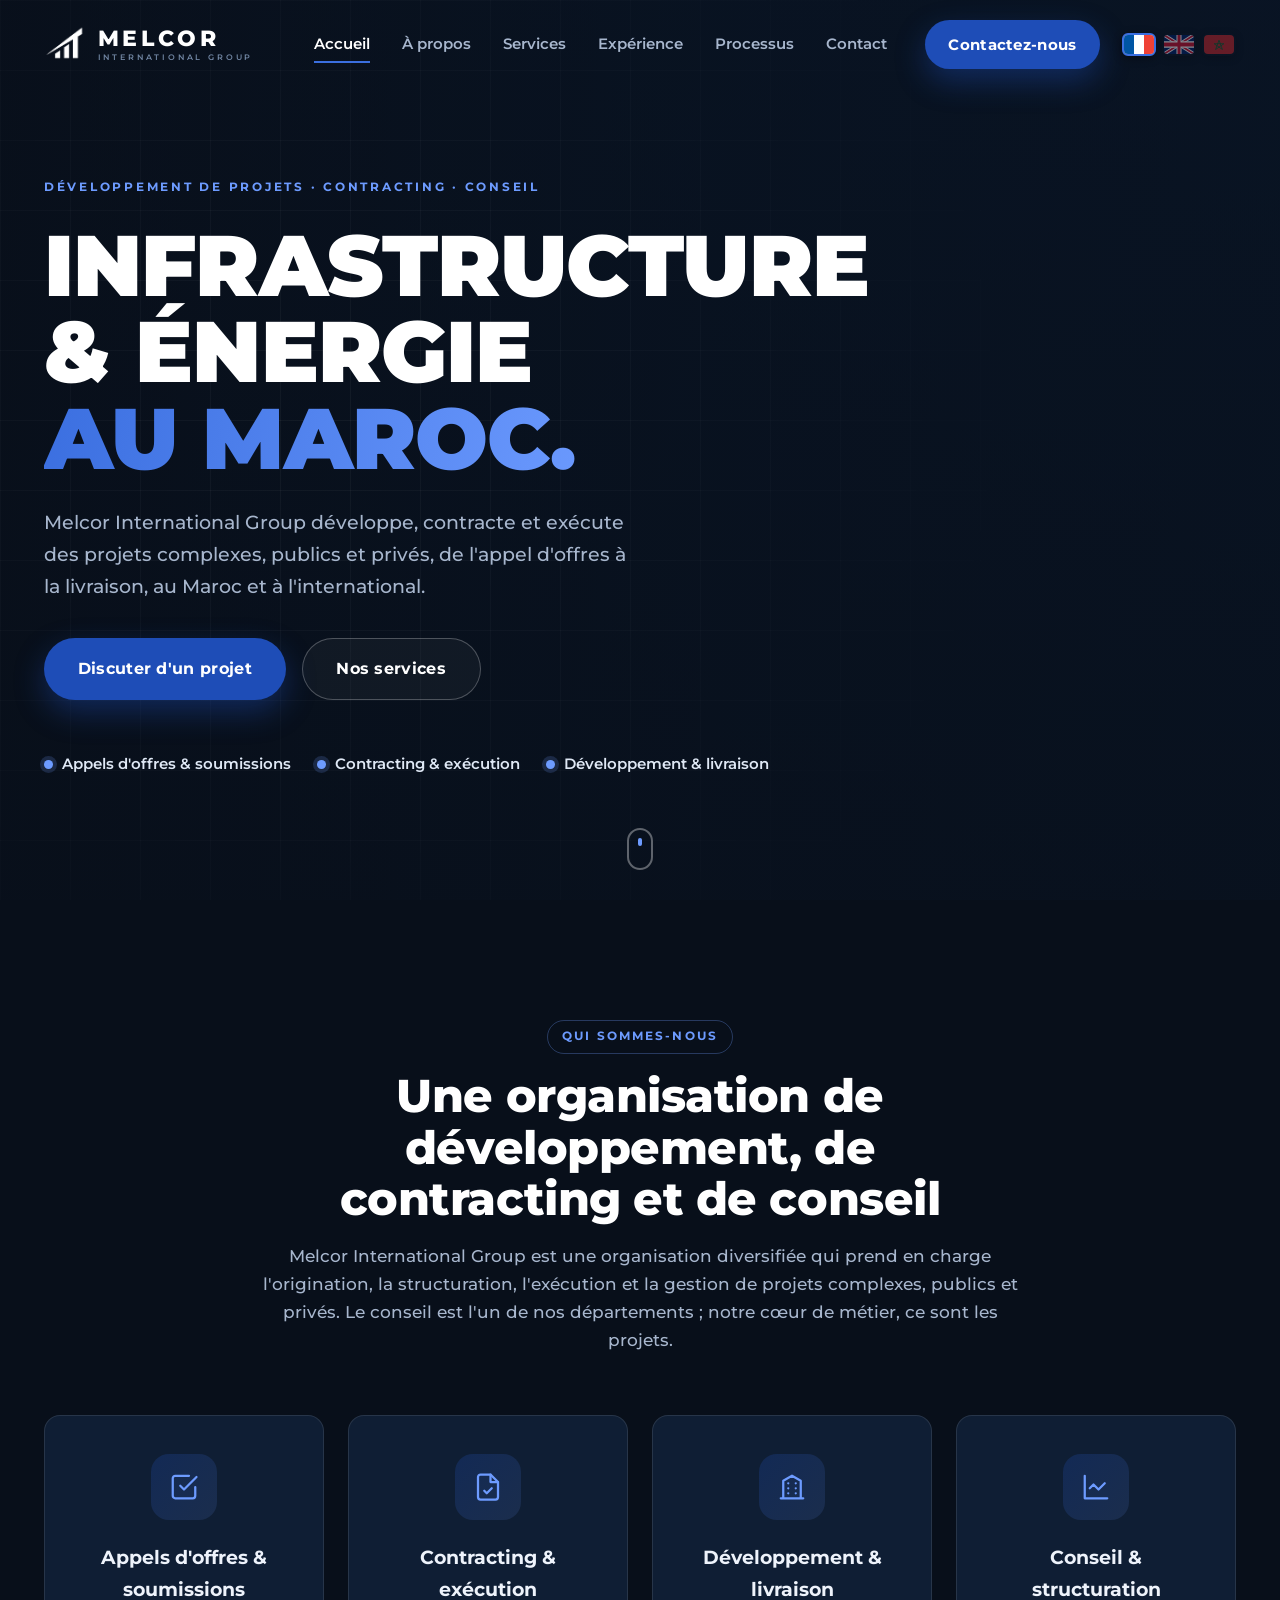
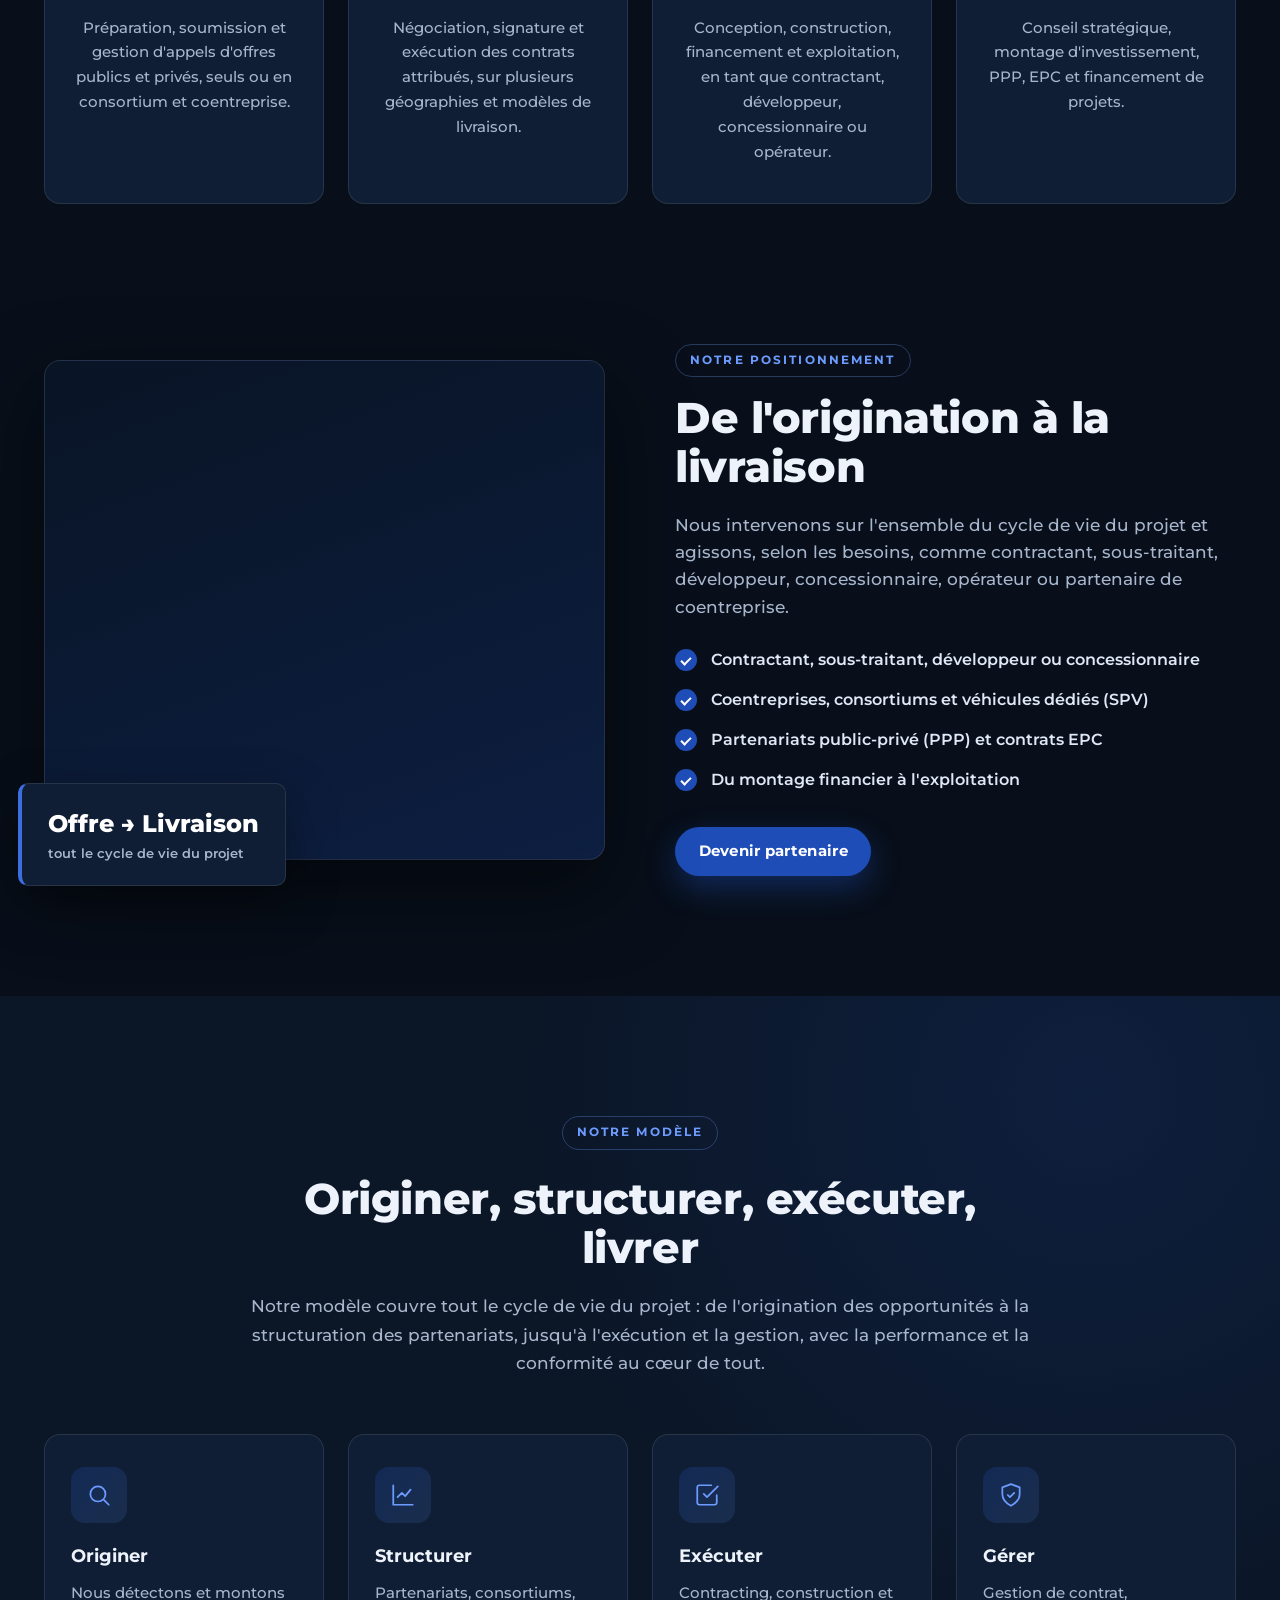
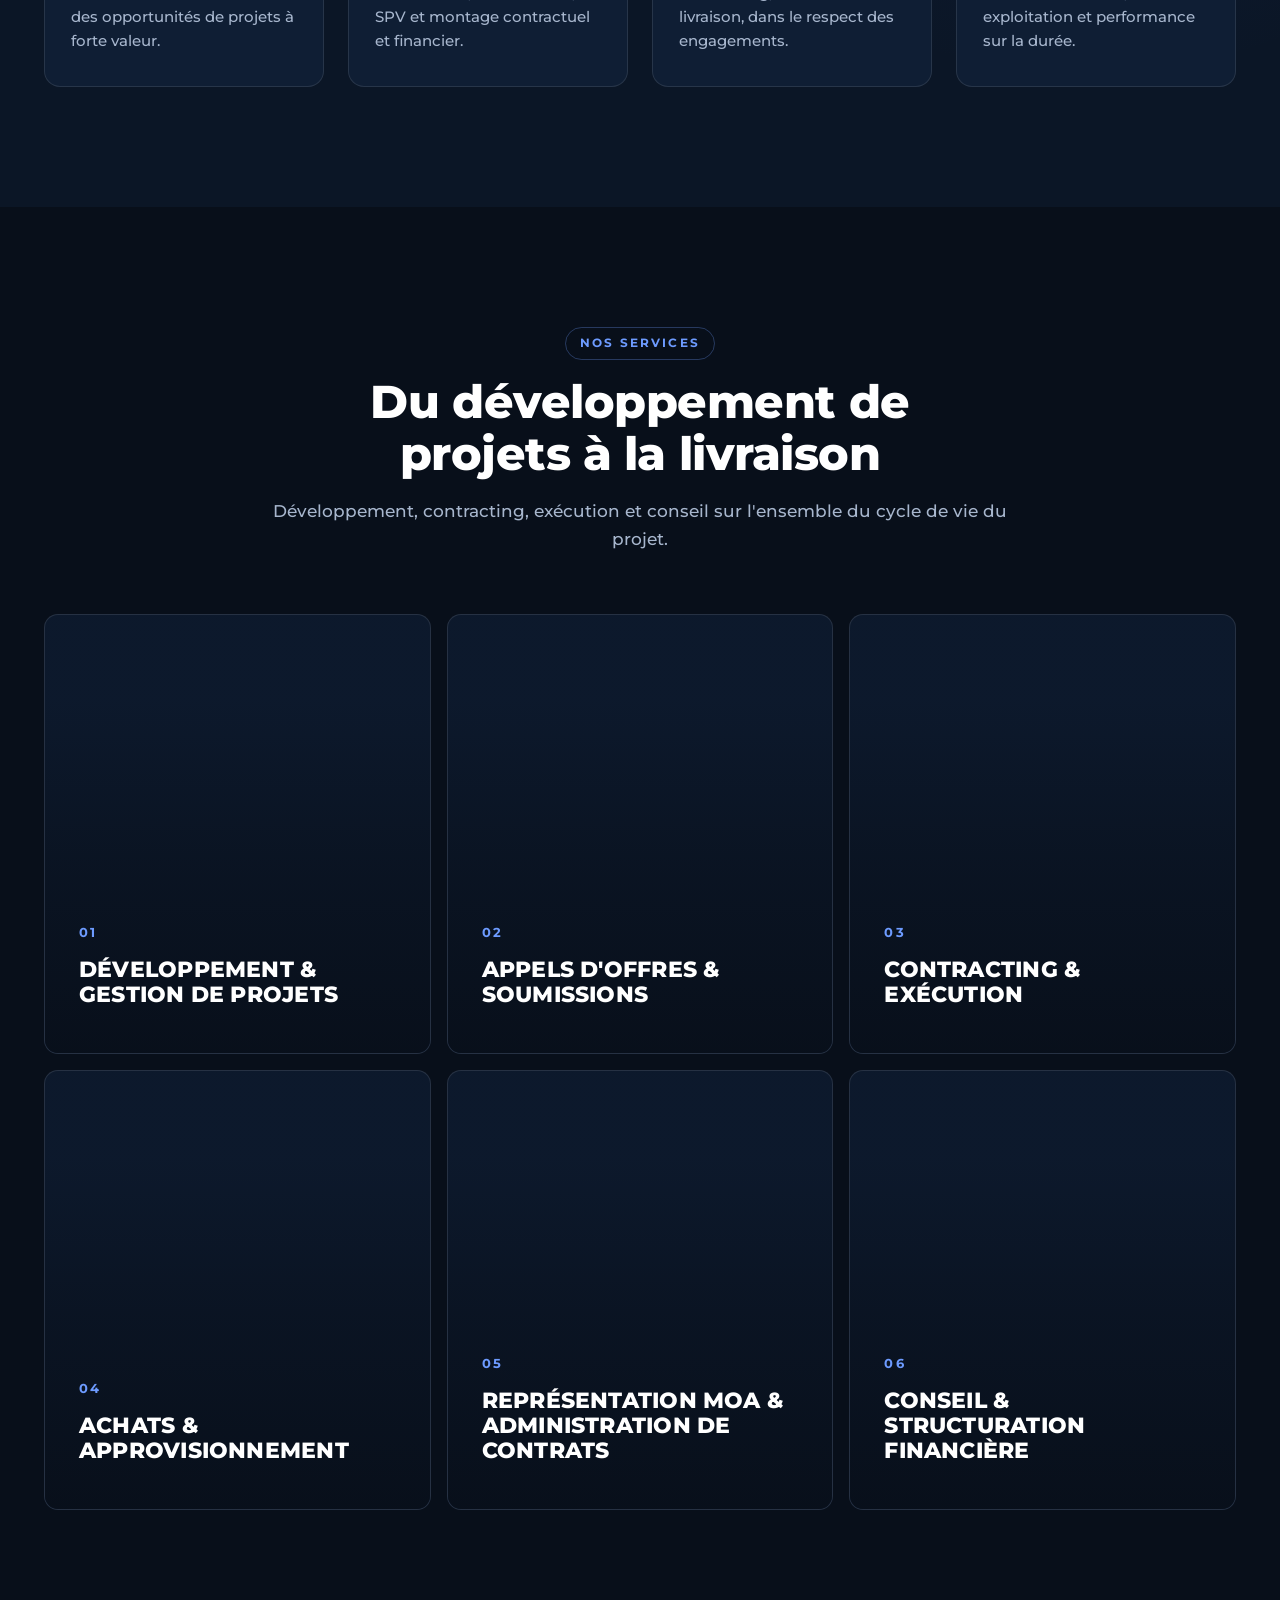
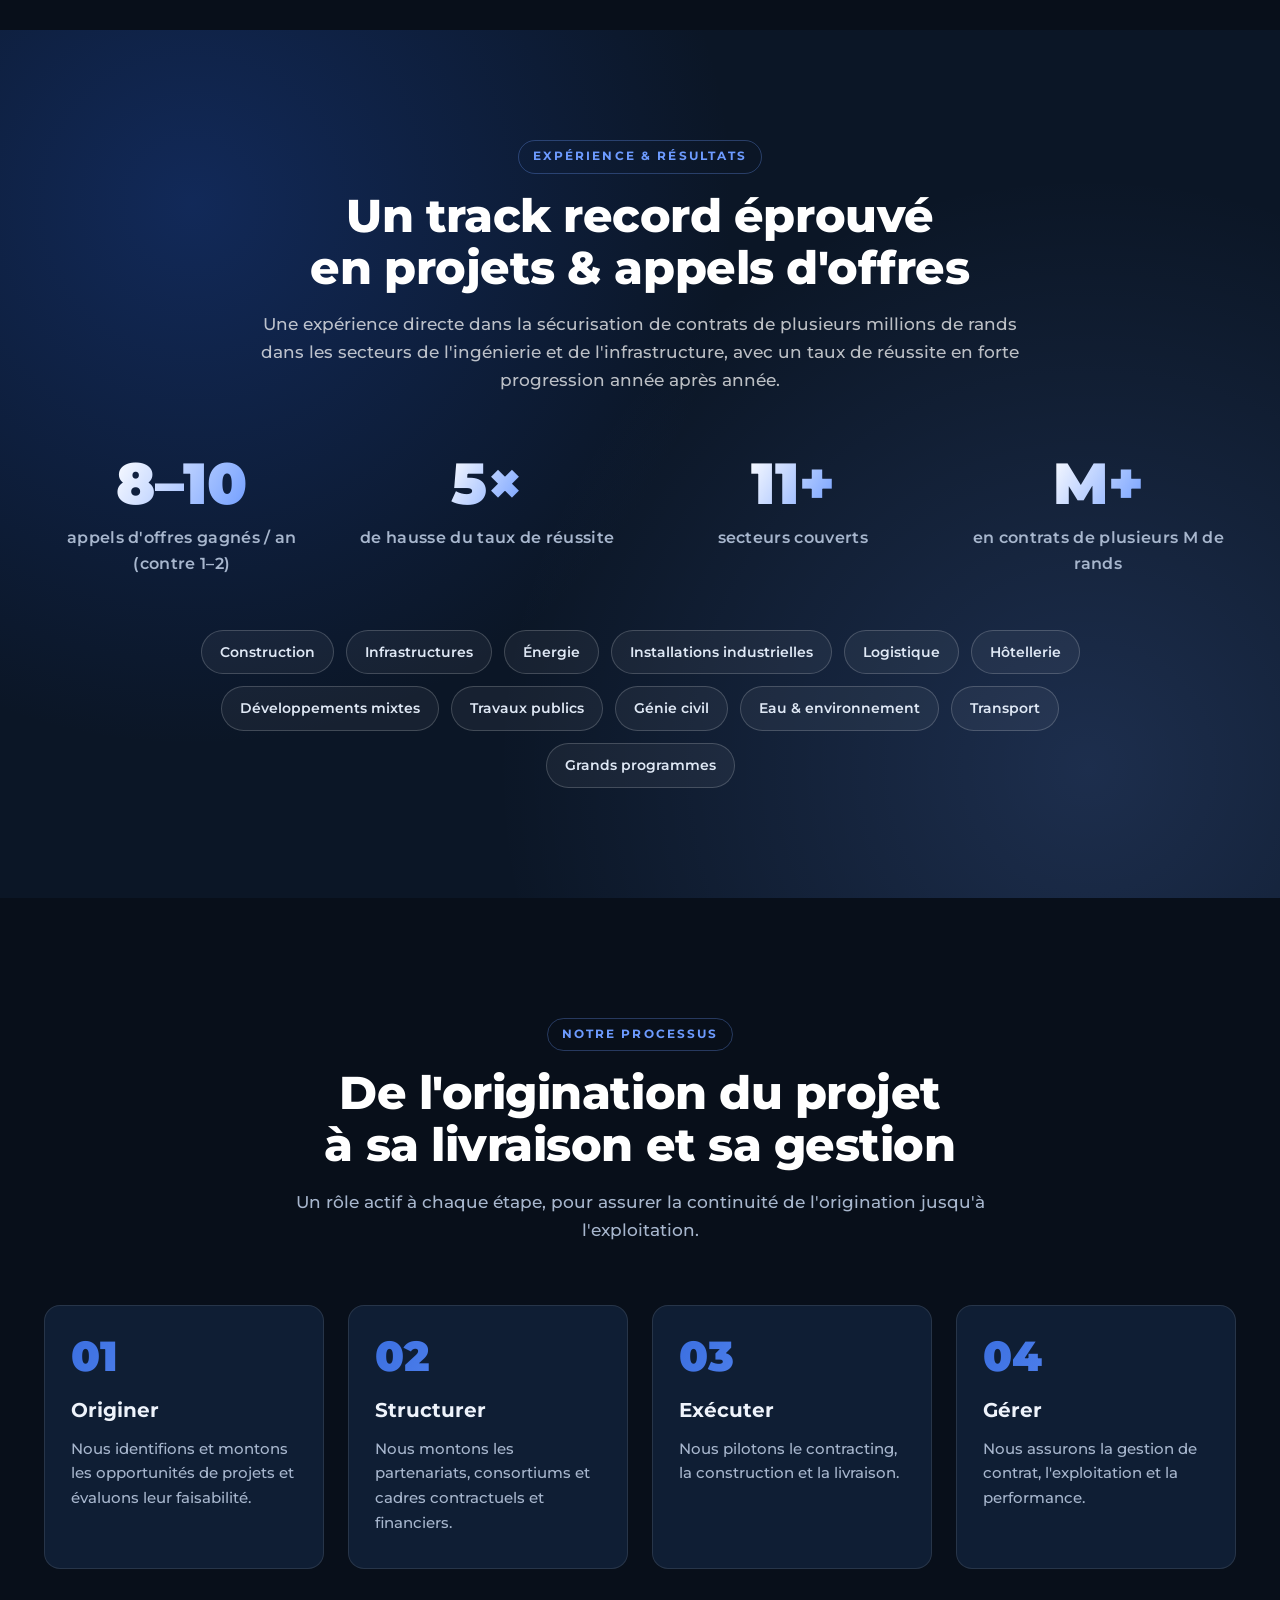
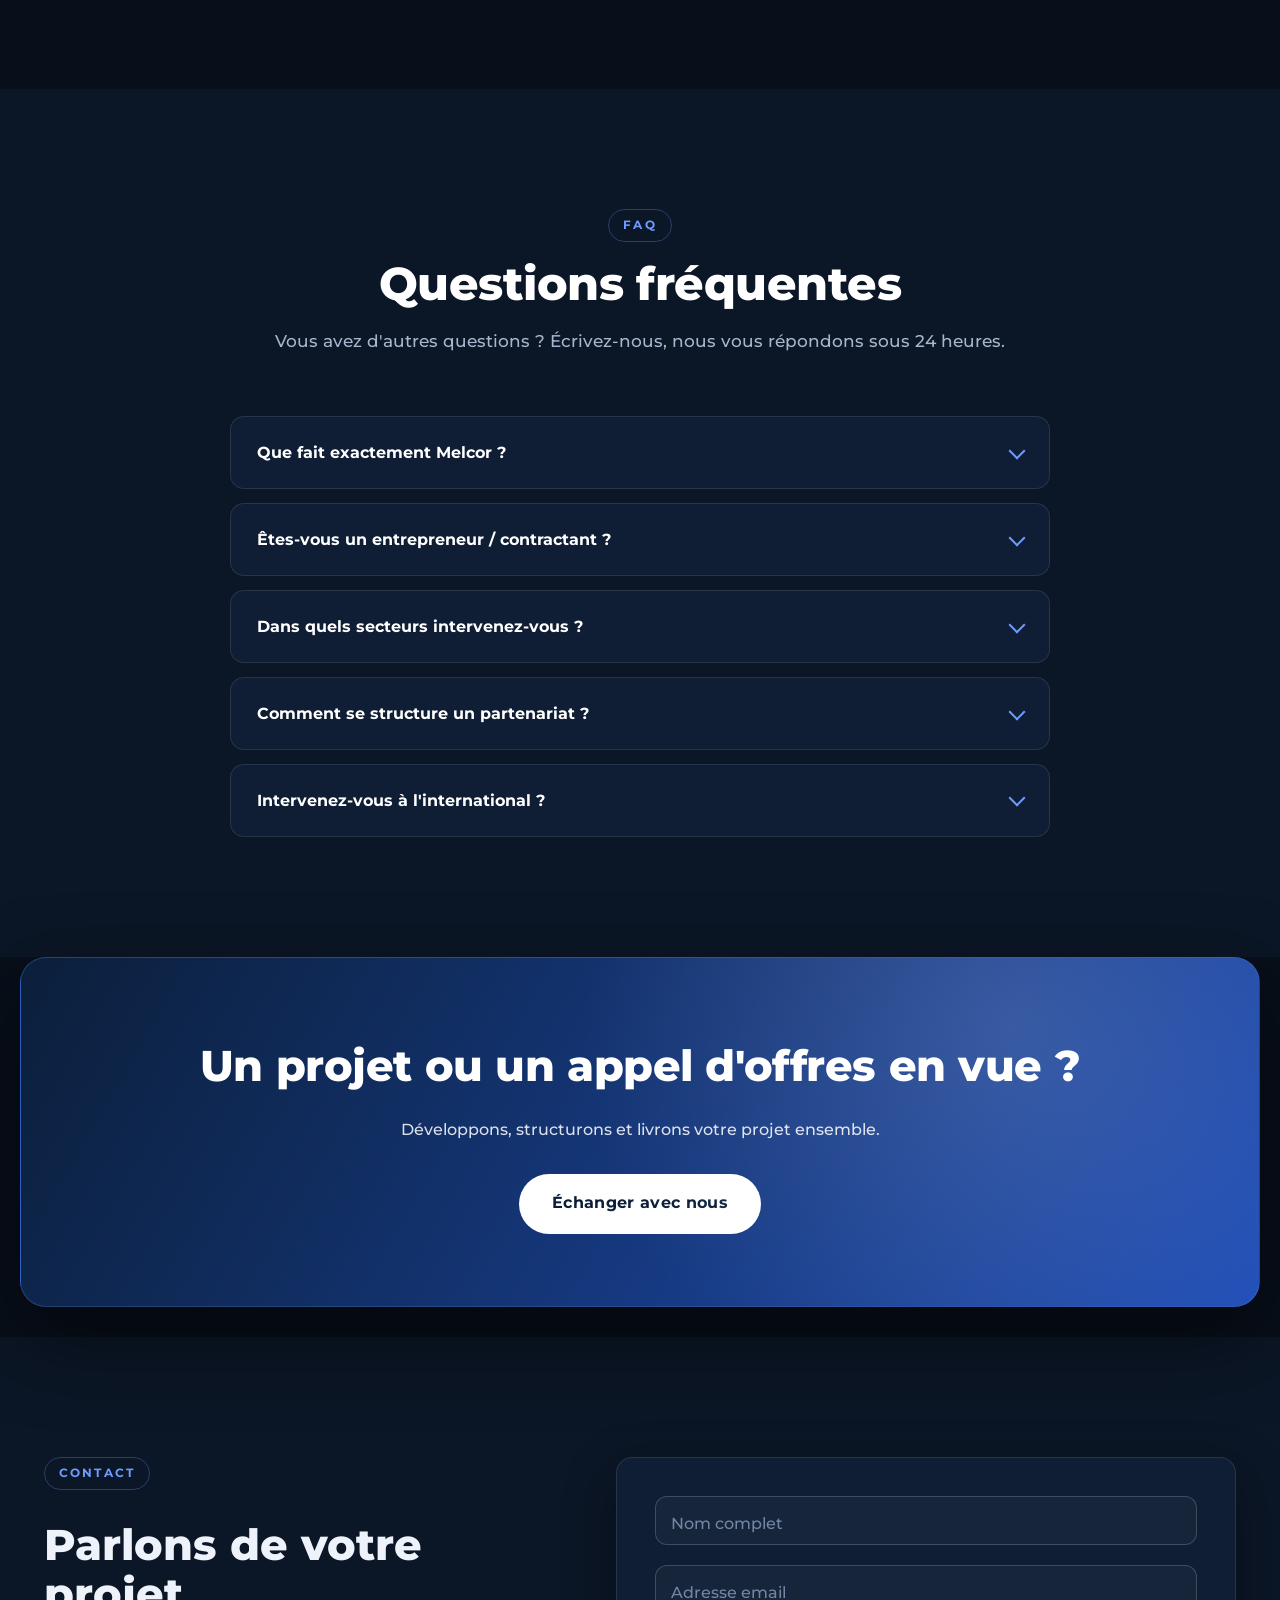
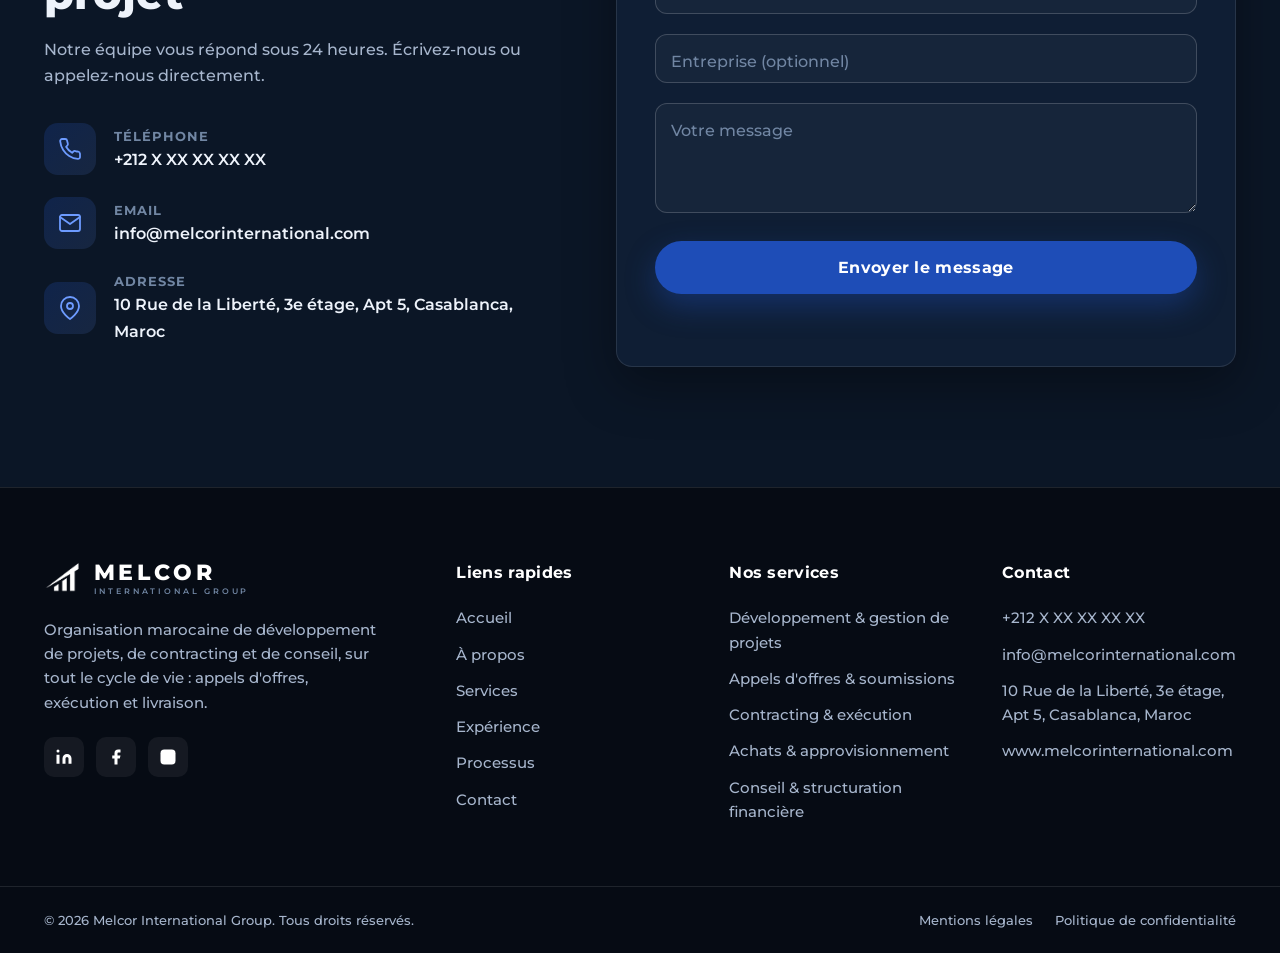
==== commit 83bf7ef6: "Texte: suppression du tiret cadratin (—) en FR/EN/AR Remplace par virgule, point-virgule ou | selon " ====
--- a/index.html
+++ b/index.html
@@ -3,7 +3,7 @@
 <head>
   <meta charset="UTF-8" />
   <meta name="viewport" content="width=device-width, initial-scale=1.0" />
-  <title>Melcor International Group — Développement de projets, contracting & conseil au Maroc</title>
+  <title>Melcor International Group | Développement de projets, contracting & conseil au Maroc</title>
   <meta name="description" content="Melcor International Group développe, contracte et exécute des projets complexes publics et privés au Maroc et à l'international : appels d'offres, contracting, développement, PPP, EPC, financement et conseil." />
   <meta name="theme-color" content="#0B1F3A" />
   <link rel="canonical" href="https://www.melcorinternational.com/" />
@@ -14,8 +14,8 @@
   <!-- Open Graph / partage social -->
   <meta property="og:type" content="website" />
   <meta property="og:site_name" content="Melcor International Group" />
-  <meta property="og:title" content="Melcor International Group — Développement de projets & contracting au Maroc" />
-  <meta property="og:description" content="Développement, contracting, exécution et conseil — sur tout le cycle de vie des projets, de l'appel d'offres à la livraison." />
+  <meta property="og:title" content="Melcor International Group | Développement de projets & contracting au Maroc" />
+  <meta property="og:description" content="Développement, contracting, exécution et conseil, sur tout le cycle de vie des projets, de l'appel d'offres à la livraison." />
   <meta property="og:url" content="https://www.melcorinternational.com/" />
   <meta property="og:image" content="https://www.melcorinternational.com/og-image.png" />
   <meta property="og:image:width" content="1200" />
@@ -99,9 +99,9 @@
             <span class="reveal" style="--d:.12s" data-en="& ENERGY" data-ar="والطاقة">& ÉNERGIE</span>
             <span class="reveal grad" style="--d:.2s" data-en="IN MOROCCO." data-ar="في المغرب.">AU MAROC.</span>
           </h1>
-          <p class="hero__lead reveal" style="--d:.28s" data-en="Melcor International Group develops, contracts and delivers complex public and private projects — from tender to delivery, in Morocco and internationally." data-ar="تطوّر مجموعة ميلكور إنترناشيونال المشاريع المعقّدة العامة والخاصة وتتعاقد عليها وتنفّذها — من العطاء إلى التسليم، في المغرب ودولياً.">
+          <p class="hero__lead reveal" style="--d:.28s" data-en="Melcor International Group develops, contracts and delivers complex public and private projects, from tender to delivery, in Morocco and internationally." data-ar="تطوّر مجموعة ميلكور إنترناشيونال المشاريع المعقّدة العامة والخاصة وتتعاقد عليها وتنفّذها، من العطاء إلى التسليم، في المغرب ودولياً.">
             Melcor International Group développe, contracte et exécute des projets complexes,
-            publics et privés — de l'appel d'offres à la livraison, au Maroc et à l'international.
+            publics et privés, de l'appel d'offres à la livraison, au Maroc et à l'international.
           </p>
           <div class="hero__actions reveal" style="--d:.4s">
             <a href="#contact" class="btn btn--primary btn--lg" data-en="Discuss a project" data-ar="لنناقش مشروعك">Discuter d'un projet</a>
@@ -125,7 +125,7 @@
         <div class="section-head reveal">
           <span class="section-head__tag" data-en="Company overview" data-ar="من نحن">Qui sommes-nous</span>
           <h2 data-en="A project development, contracting and advisory organization" data-ar="منظمة لتطوير المشاريع والمقاولة والاستشارة">Une organisation de développement, de contracting et de conseil</h2>
-          <p data-en="Melcor International Group is a diversified organization engaged in the origination, structuring, execution and management of complex public and private projects. Advisory is one of our departments — our core focus is projects." data-ar="مجموعة ميلكور إنترناشيونال منظمة متنوّعة تتولّى نشأة المشاريع المعقّدة العامة والخاصة وهيكلتها وتنفيذها وإدارتها. الاستشارة أحد أقسامنا، وجوهر عملنا هو المشاريع.">
+          <p data-en="Melcor International Group is a diversified organization engaged in the origination, structuring, execution and management of complex public and private projects. Advisory is one of our departments; our core focus is projects." data-ar="مجموعة ميلكور إنترناشيونال منظمة متنوّعة تتولّى نشأة المشاريع المعقّدة العامة والخاصة وهيكلتها وتنفيذها وإدارتها. الاستشارة أحد أقسامنا، وجوهر عملنا هو المشاريع.">
             Melcor International Group est une organisation diversifiée qui prend en charge l'origination,
             la structuration, l'exécution et la gestion de projets complexes, publics et privés.
             Le conseil est l'un de nos départements&nbsp;; notre cœur de métier, ce sont les projets.
@@ -152,7 +152,7 @@
               <svg viewBox="0 0 24 24"><path d="M3 21h18M5 21V7l7-4 7 4v14M9 9h.01M9 13h.01M9 17h.01M15 9h.01M15 13h.01M15 17h.01"/></svg>
             </div>
             <h3 data-en="Development & delivery" data-ar="التطوير والتسليم">Développement & livraison</h3>
-            <p data-en="Design, construction, financing and operation — as contractor, developer, concessionaire or operator." data-ar="التصميم والبناء والتمويل والتشغيل، بصفتنا مقاولاً أو مطوّراً أو صاحب امتياز أو مشغّلاً.">Conception, construction, financement et exploitation, en tant que contractant, développeur, concessionnaire ou opérateur.</p>
+            <p data-en="Design, construction, financing and operation, as contractor, developer, concessionaire or operator." data-ar="التصميم والبناء والتمويل والتشغيل، بصفتنا مقاولاً أو مطوّراً أو صاحب امتياز أو مشغّلاً.">Conception, construction, financement et exploitation, en tant que contractant, développeur, concessionnaire ou opérateur.</p>
           </article>
           <article class="pillar reveal" style="--d:.35s">
             <div class="pillar__icon">
@@ -200,9 +200,9 @@
         <div class="mission__lead reveal">
           <span class="section-head__tag" data-en="Our model" data-ar="نموذجنا">Notre modèle</span>
           <h2 data-en="Originate, structure, execute, deliver" data-ar="النشأة، الهيكلة، التنفيذ، التسليم">Originer, structurer, exécuter, livrer</h2>
-          <p data-en="Our model spans the full project lifecycle: from originating opportunities to structuring partnerships, through execution and management — with performance and compliance at the core." data-ar="يغطّي نموذجنا كامل دورة حياة المشروع: من نشأة الفرص إلى هيكلة الشراكات، مروراً بالتنفيذ والإدارة — مع الأداء والامتثال في الصميم.">
+          <p data-en="Our model spans the full project lifecycle: from originating opportunities to structuring partnerships, through execution and management, with performance and compliance at the core." data-ar="يغطّي نموذجنا كامل دورة حياة المشروع: من نشأة الفرص إلى هيكلة الشراكات، مروراً بالتنفيذ والإدارة، مع الأداء والامتثال في الصميم.">
             Notre modèle couvre tout le cycle de vie du projet : de l'origination des opportunités à la
-            structuration des partenariats, jusqu'à l'exécution et la gestion — avec la performance et la
+            structuration des partenariats, jusqu'à l'exécution et la gestion, avec la performance et la
             conformité au cœur de tout.
           </p>
         </div>
@@ -238,7 +238,7 @@
         <div class="section-head reveal">
           <span class="section-head__tag" data-en="Our services" data-ar="خدماتنا">Nos services</span>
           <h2 data-en="From project development to delivery" data-ar="من تطوير المشاريع إلى التسليم">Du développement de projets à la livraison</h2>
-          <p data-en="Development, contracting, execution and advisory — across the full project lifecycle." data-ar="التطوير والمقاولة والتنفيذ والاستشارة — على كامل دورة حياة المشروع.">Développement, contracting, exécution et conseil — sur l'ensemble du cycle de vie du projet.</p>
+          <p data-en="Development, contracting, execution and advisory across the full project lifecycle." data-ar="التطوير والمقاولة والتنفيذ والاستشارة على كامل دورة حياة المشروع.">Développement, contracting, exécution et conseil sur l'ensemble du cycle de vie du projet.</p>
         </div>
 
         <div class="panels">
@@ -389,7 +389,7 @@
         <div class="faq__list">
           <details class="faq__item reveal" style="--d:.05s">
             <summary data-en="What exactly does Melcor do?" data-ar="ماذا تفعل ميلكور بالضبط؟">Que fait exactement Melcor ?</summary>
-            <div class="faq__ans"><p data-en="Melcor is a project development, contracting and advisory organization. We originate, structure, execute and manage complex public and private projects — advisory being just one of our departments." data-ar="ميلكور منظمة لتطوير المشاريع والمقاولة والاستشارة. نؤسّس المشاريع المعقّدة العامة والخاصة ونهيكلها وننفّذها وندير​ها — والاستشارة ليست سوى أحد أقسامنا.">Melcor est une organisation de développement de projets, de contracting et de conseil. Nous originons, structurons, exécutons et gérons des projets complexes, publics et privés — le conseil n'étant que l'un de nos départements.</p></div>
+            <div class="faq__ans"><p data-en="Melcor is a project development, contracting and advisory organization. We originate, structure, execute and manage complex public and private projects; advisory is just one of our departments." data-ar="ميلكور منظمة لتطوير المشاريع والمقاولة والاستشارة. نؤسّس المشاريع المعقّدة العامة والخاصة ونهيكلها وننفّذها وندير​ها، والاستشارة ليست سوى أحد أقسامنا.">Melcor est une organisation de développement de projets, de contracting et de conseil. Nous originons, structurons, exécutons et gérons des projets complexes, publics et privés ; le conseil n'est que l'un de nos départements.</p></div>
           </details>
           <details class="faq__item reveal" style="--d:.1s">
             <summary data-en="Are you a contractor?" data-ar="هل أنتم مقاول؟">Êtes-vous un entrepreneur / contractant ?</summary>
@@ -439,7 +439,7 @@
             </li>
             <li>
               <span class="contact__ic"><svg viewBox="0 0 24 24"><path d="M21 10c0 7-9 13-9 13s-9-6-9-13a9 9 0 0 1 18 0z"/><circle cx="12" cy="10" r="3"/></svg></span>
-              <div><strong data-en="Address" data-ar="العنوان">Adresse</strong><span data-en="10 Rue de la Liberté, 3rd floor, Apt 5 — Casablanca, Morocco" data-ar="10 شارع الحرية، الطابق الثالث، شقة 5 — الدار البيضاء، المغرب">10 Rue de la Liberté, 3e étage, Apt 5 — Casablanca, Maroc</span></div>
+              <div><strong data-en="Address" data-ar="العنوان">Adresse</strong><span data-en="10 Rue de la Liberté, 3rd floor, Apt 5, Casablanca, Morocco" data-ar="10 شارع الحرية، الطابق الثالث، شقة 5، الدار البيضاء، المغرب">10 Rue de la Liberté, 3e étage, Apt 5, Casablanca, Maroc</span></div>
             </li>
           </ul>
         </div>
@@ -481,7 +481,7 @@
             <span class="brand__sub">INTERNATIONAL GROUP</span>
           </span>
         </a>
-        <p data-en="A Morocco-based project development, contracting and advisory organization — across the full lifecycle: tendering, execution and delivery." data-ar="منظمة مغربية لتطوير المشاريع والمقاولة والاستشارة — على كامل دورة الحياة: العطاءات والتنفيذ والتسليم.">Organisation marocaine de développement de projets, de contracting et de conseil — sur tout le cycle de vie : appels d'offres, exécution et livraison.</p>
+        <p data-en="A Morocco-based project development, contracting and advisory organization, active across the full lifecycle: tendering, execution and delivery." data-ar="منظمة مغربية لتطوير المشاريع والمقاولة والاستشارة، تعمل على كامل دورة الحياة: العطاءات والتنفيذ والتسليم.">Organisation marocaine de développement de projets, de contracting et de conseil, sur tout le cycle de vie : appels d'offres, exécution et livraison.</p>
         <div class="socials">
           <a href="#" aria-label="LinkedIn"><svg viewBox="0 0 24 24"><path d="M16 8a6 6 0 0 1 6 6v7h-4v-7a2 2 0 0 0-4 0v7h-4v-7a6 6 0 0 1 6-6zM2 9h4v12H2zM4 2a2 2 0 1 1 0 4 2 2 0 0 1 0-4z"/></svg></a>
           <a href="#" aria-label="Facebook"><svg viewBox="0 0 24 24"><path d="M18 2h-3a5 5 0 0 0-5 5v3H7v4h3v8h4v-8h3l1-4h-4V7a1 1 0 0 1 1-1h3z"/></svg></a>
@@ -512,7 +512,7 @@
         <h4 data-en="Contact" data-ar="اتصل بنا">Contact</h4>
         <a href="tel:+212000000000" dir="ltr">+212 X XX XX XX XX</a>
         <a href="mailto:info@melcorinternational.com" dir="ltr">info@melcorinternational.com</a>
-        <span class="footer__text" data-en="10 Rue de la Liberté, 3rd floor, Apt 5 — Casablanca, Morocco" data-ar="10 شارع الحرية، الطابق الثالث، شقة 5 — الدار البيضاء، المغرب">10 Rue de la Liberté, 3e étage, Apt 5 — Casablanca, Maroc</span>
+        <span class="footer__text" data-en="10 Rue de la Liberté, 3rd floor, Apt 5, Casablanca, Morocco" data-ar="10 شارع الحرية، الطابق الثالث، شقة 5، الدار البيضاء، المغرب">10 Rue de la Liberté, 3e étage, Apt 5, Casablanca, Maroc</span>
         <a href="https://www.melcorinternational.com" dir="ltr">www.melcorinternational.com</a>
       </div>
     </div>
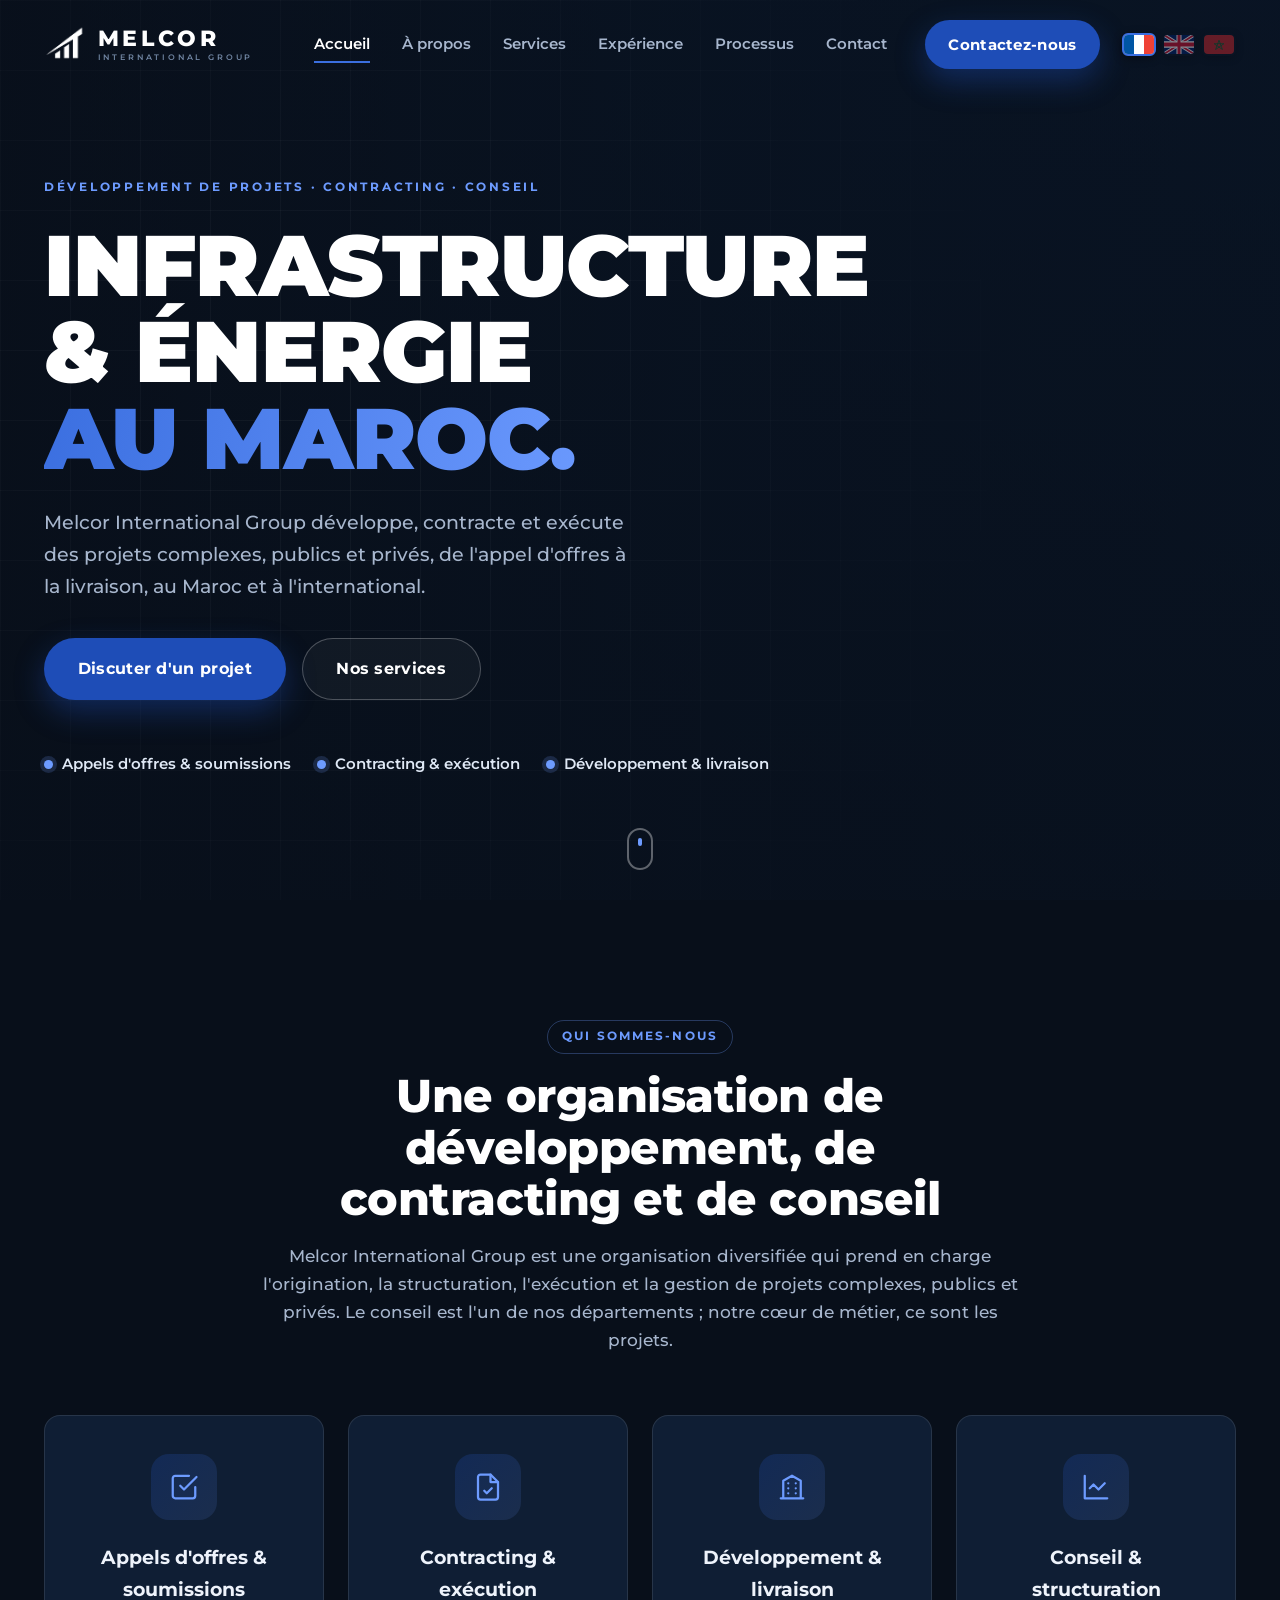
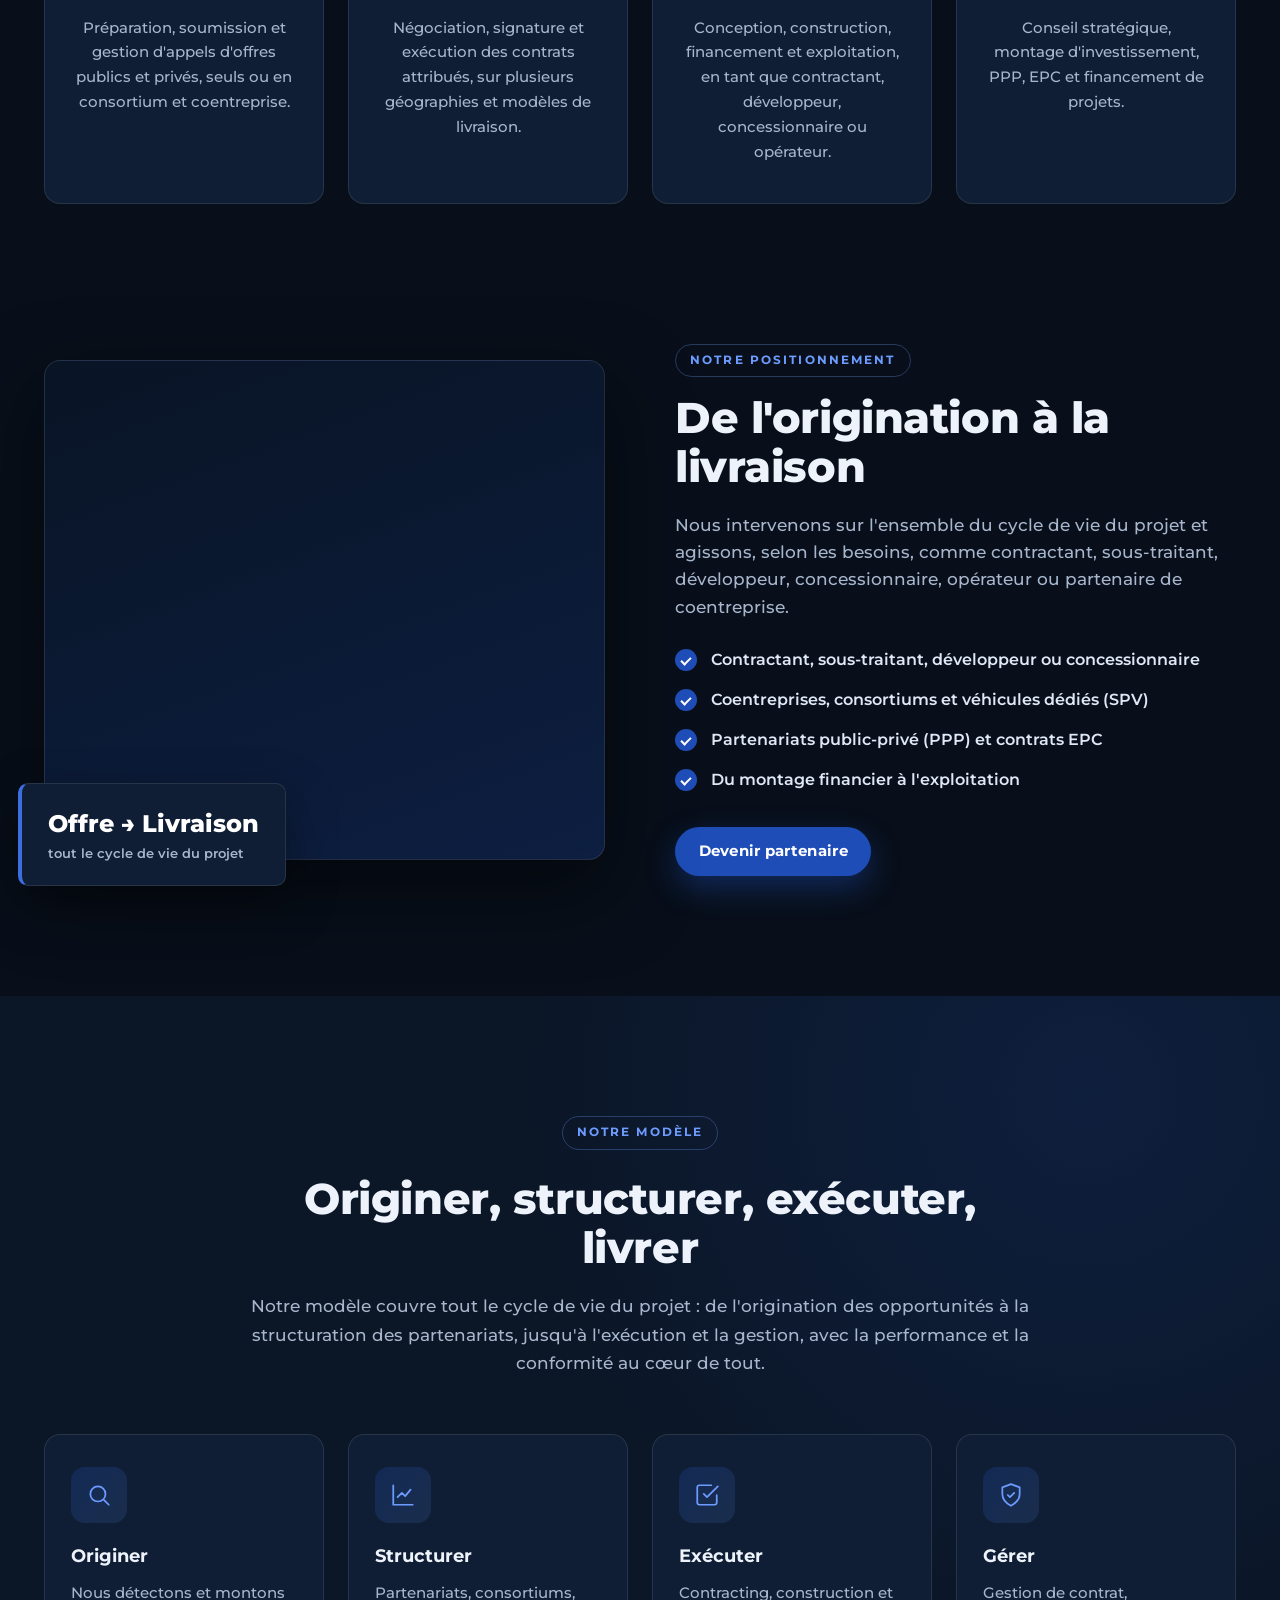
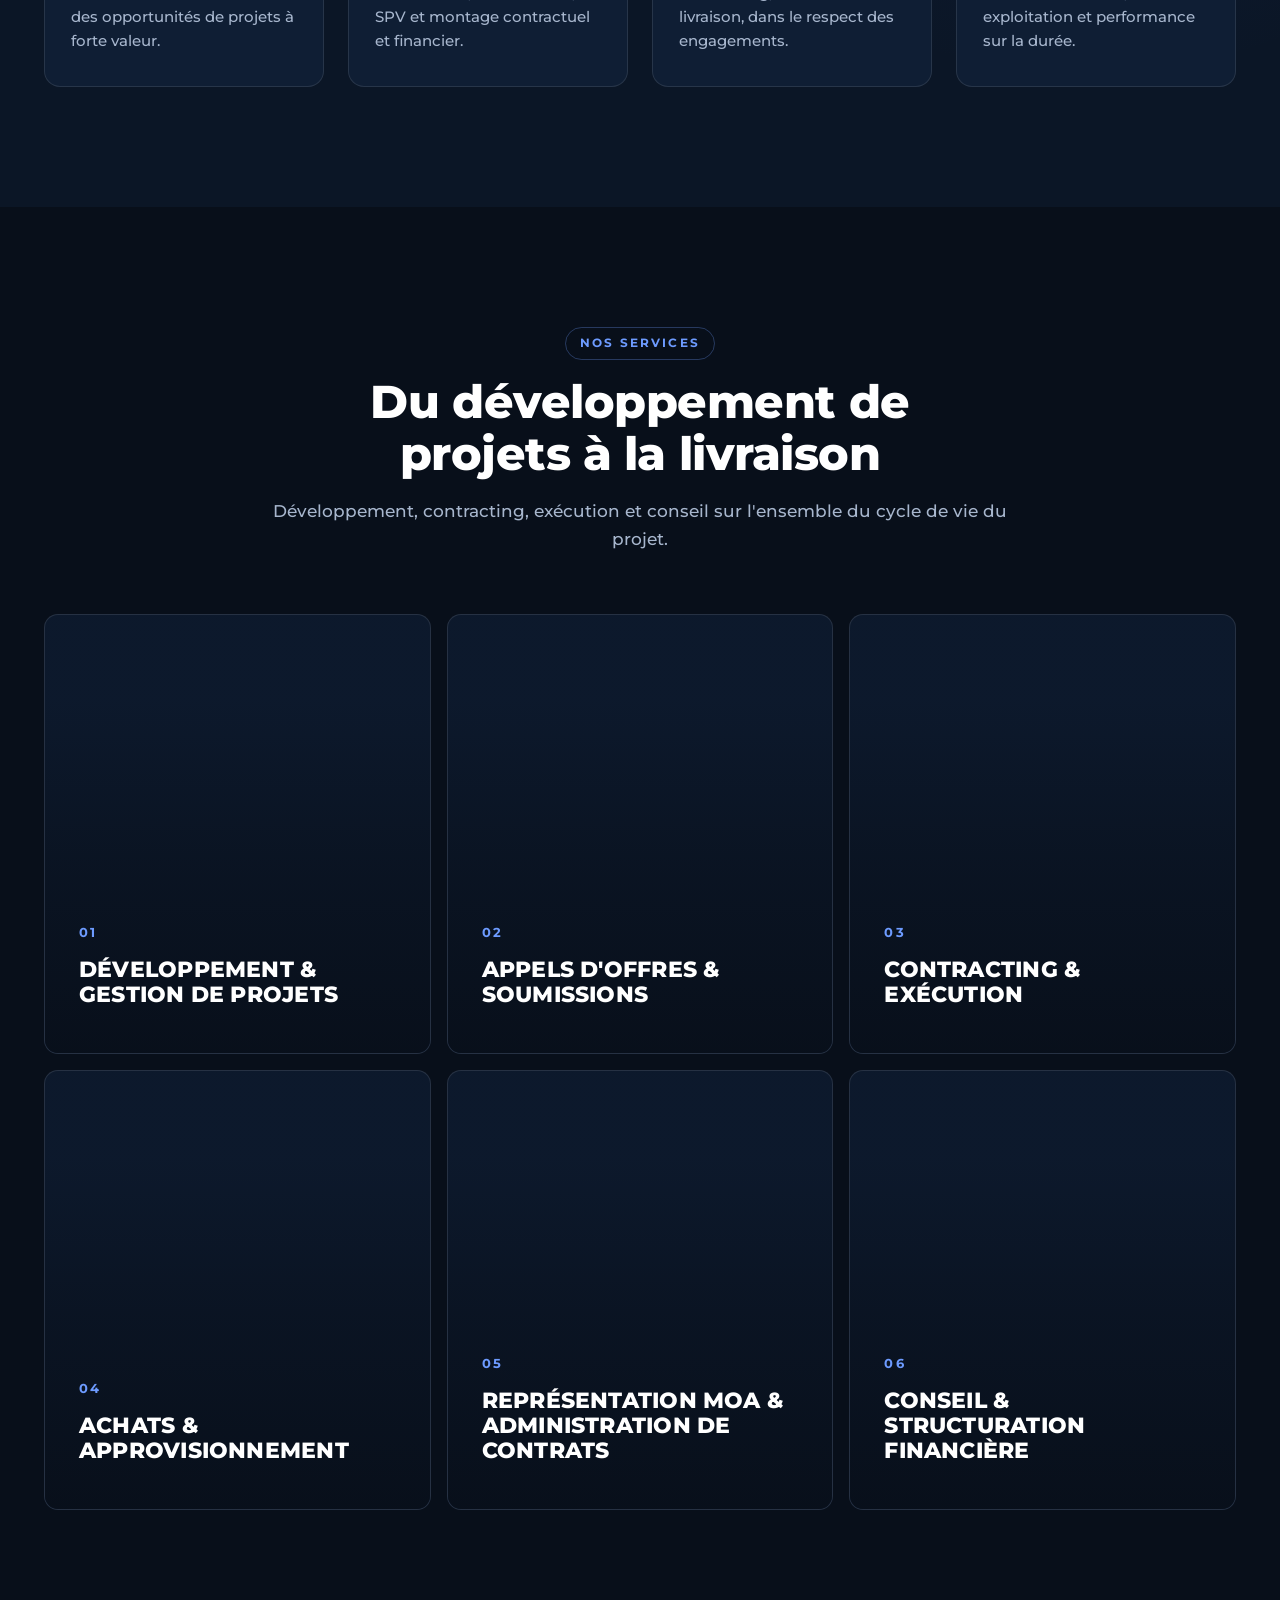
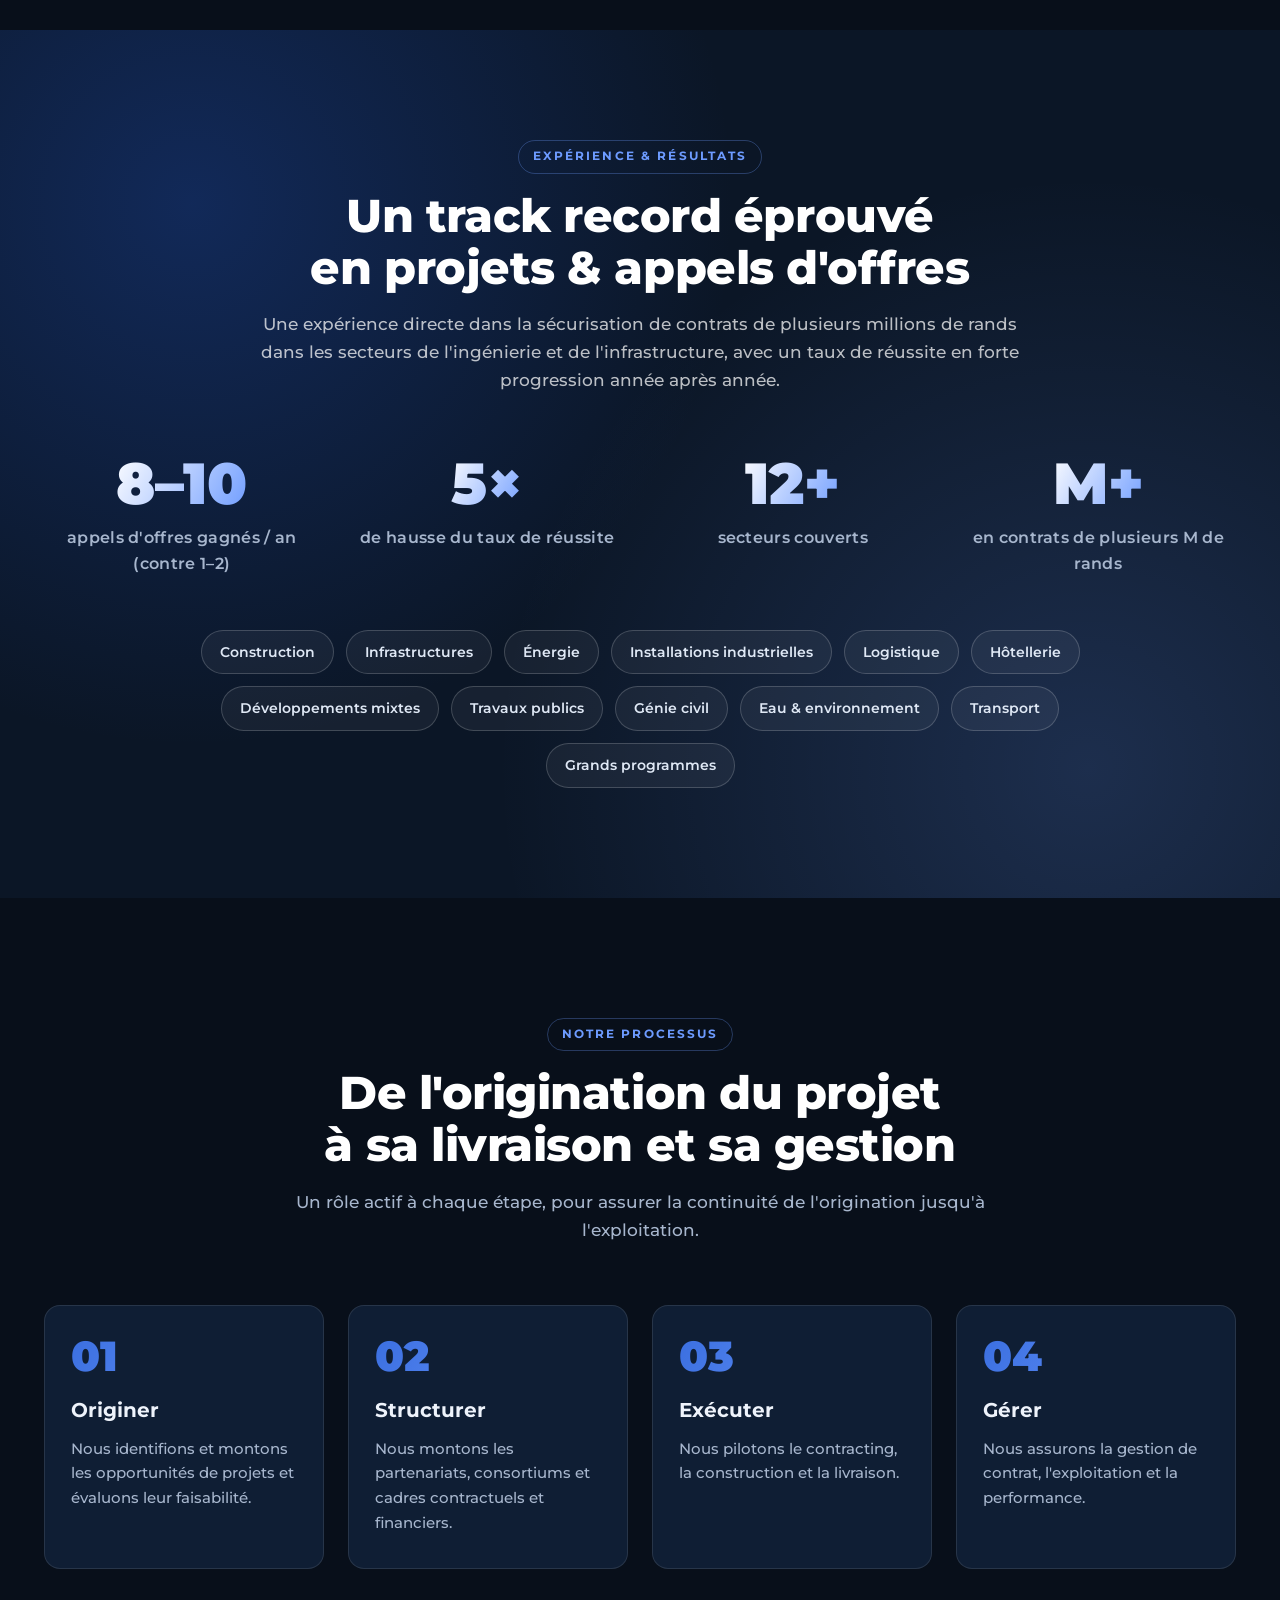
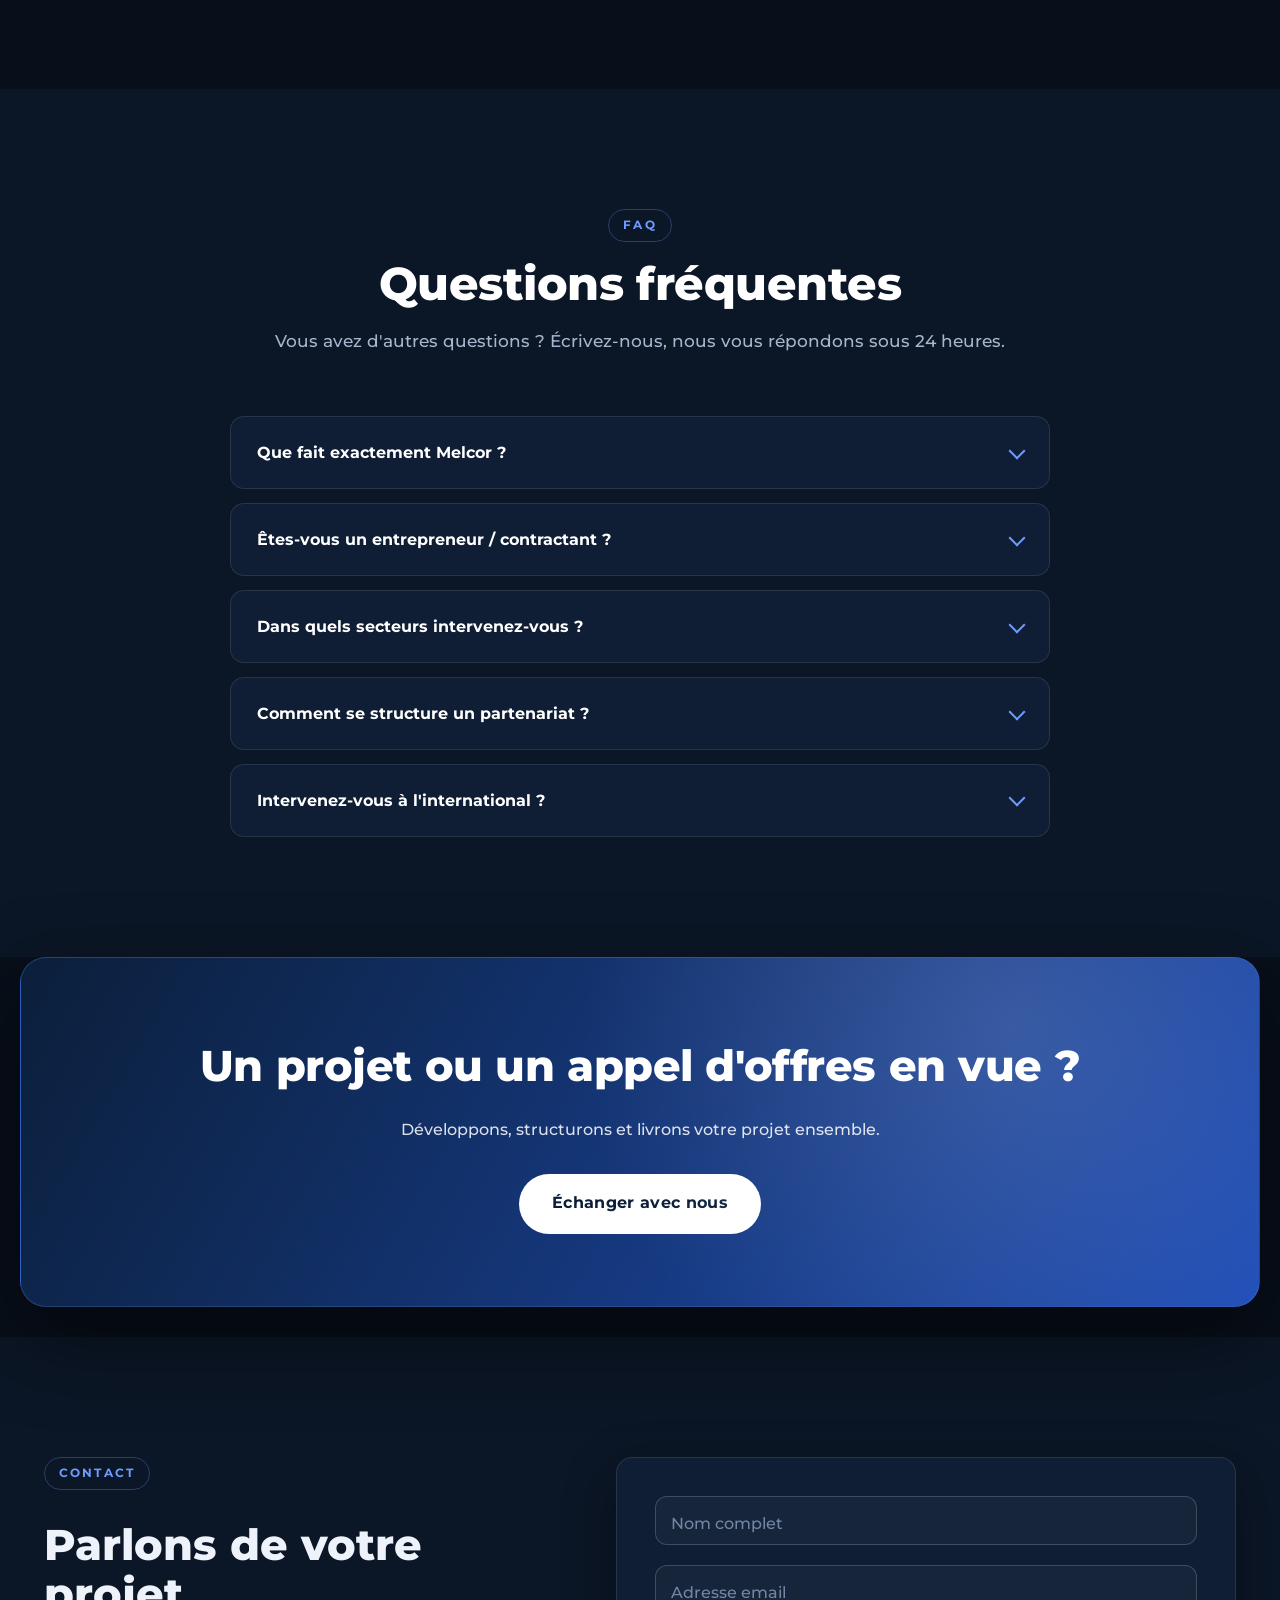
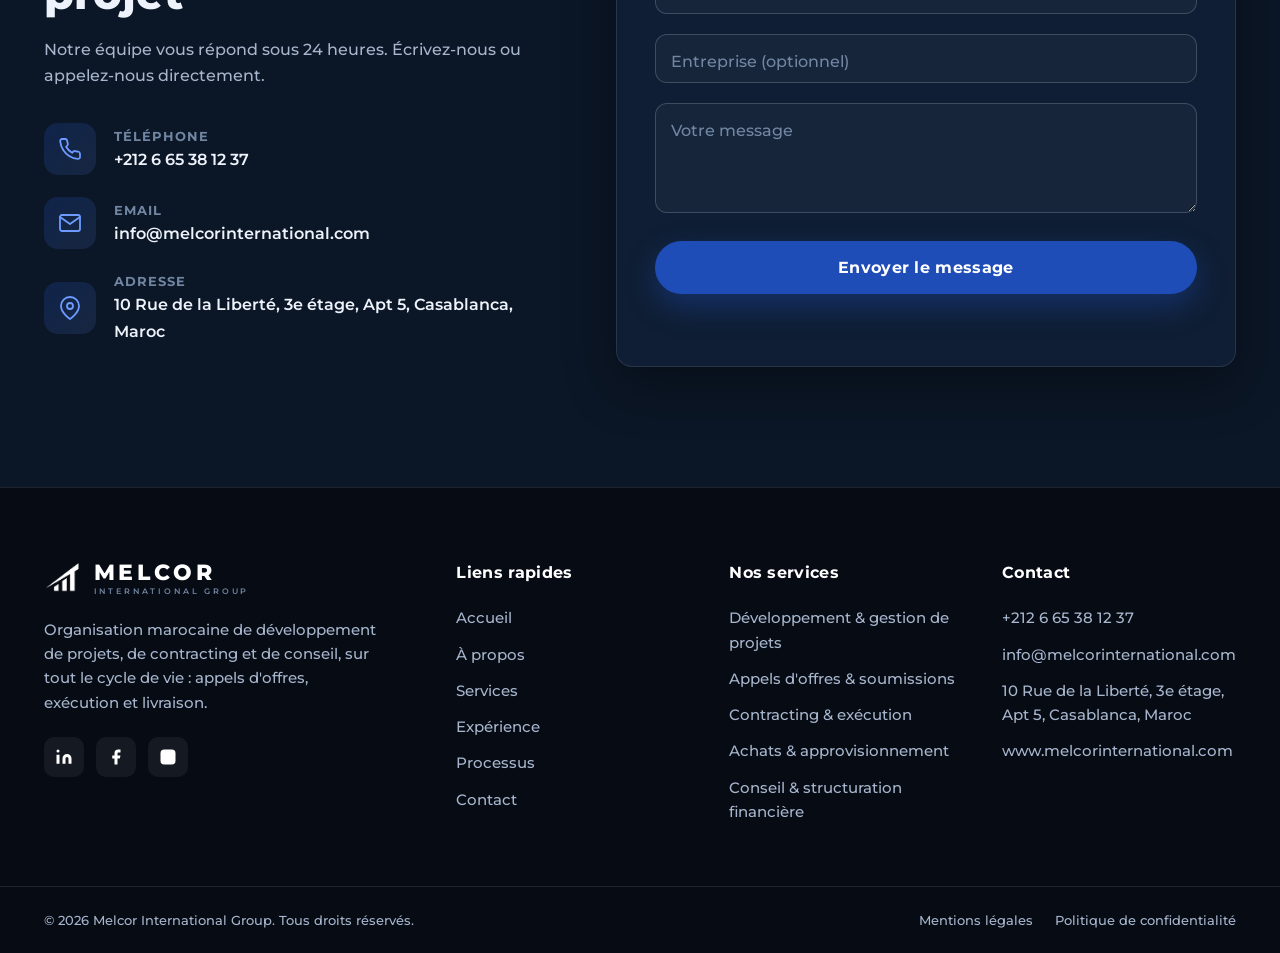
==== commit 11cc4ebd: "Services: photos coherentes par intitule + numero de telephone reel - Panneaux: chantier, signature," ====
--- a/index.html
+++ b/index.html
@@ -243,7 +243,7 @@
 
         <div class="panels">
           <article class="panel reveal" style="--d:.05s">
-            <div class="panel__bg" style="background-image:url('https://images.unsplash.com/photo-1497366754035-f200968a6e72?auto=format&fit=crop&w=800&q=80')"></div>
+            <div class="panel__bg" style="background-image:url('https://images.unsplash.com/photo-1504307651254-35680f356dfd?auto=format&fit=crop&w=800&q=80')"></div>
             <div class="panel__inner">
               <span class="panel__no">01</span>
               <h3 data-en="Project & development management" data-ar="تطوير وإدارة المشاريع">Développement & gestion de projets</h3>
@@ -253,7 +253,7 @@
           </article>
 
           <article class="panel reveal" style="--d:.12s">
-            <div class="panel__bg" style="background-image:url('https://images.unsplash.com/photo-1581092918056-0c4c3acd3789?auto=format&fit=crop&w=800&q=80')"></div>
+            <div class="panel__bg" style="background-image:url('https://images.unsplash.com/photo-1450101499163-c8848c66ca85?auto=format&fit=crop&w=800&q=80')"></div>
             <div class="panel__inner">
               <span class="panel__no">02</span>
               <h3 data-en="Tendering & bidding" data-ar="العطاءات والمناقصات">Appels d'offres & soumissions</h3>
@@ -263,7 +263,7 @@
           </article>
 
           <article class="panel reveal" style="--d:.19s">
-            <div class="panel__bg" style="background-image:url('https://images.unsplash.com/photo-1601584115197-04ecc0da31d7?auto=format&fit=crop&w=800&q=80')"></div>
+            <div class="panel__bg" style="background-image:url('https://images.unsplash.com/photo-1541888946425-d81bb19240f5?auto=format&fit=crop&w=800&q=80')"></div>
             <div class="panel__inner">
               <span class="panel__no">03</span>
               <h3 data-en="Contracting & execution" data-ar="المقاولة والتنفيذ">Contracting & exécution</h3>
@@ -273,7 +273,7 @@
           </article>
 
           <article class="panel reveal" style="--d:.05s">
-            <div class="panel__bg" style="background-image:url('https://images.unsplash.com/photo-1521737604893-d14cc237f11d?auto=format&fit=crop&w=800&q=80')"></div>
+            <div class="panel__bg" style="background-image:url('https://images.unsplash.com/photo-1553413077-190dd305871c?auto=format&fit=crop&w=800&q=80')"></div>
             <div class="panel__inner">
               <span class="panel__no">04</span>
               <h3 data-en="Procurement management" data-ar="المشتريات والتوريد">Achats & approvisionnement</h3>
@@ -283,7 +283,7 @@
           </article>
 
           <article class="panel reveal" style="--d:.12s">
-            <div class="panel__bg" style="background-image:url('https://images.unsplash.com/photo-1554224155-6726b3ff858f?auto=format&fit=crop&w=800&q=80')"></div>
+            <div class="panel__bg" style="background-image:url('https://images.unsplash.com/photo-1600880292203-757bb62b4baf?auto=format&fit=crop&w=800&q=80')"></div>
             <div class="panel__inner">
               <span class="panel__no">05</span>
               <h3 data-en="Owner's representation & contract admin" data-ar="تمثيل صاحب المشروع وإدارة العقود">Représentation MOA & administration de contrats</h3>
@@ -293,7 +293,7 @@
           </article>
 
           <article class="panel reveal" style="--d:.19s">
-            <div class="panel__bg" style="background-image:url('https://images.unsplash.com/photo-1509391366360-2e959784a276?auto=format&fit=crop&w=800&q=80')"></div>
+            <div class="panel__bg" style="background-image:url('https://images.unsplash.com/photo-1554224155-6726b3ff858f?auto=format&fit=crop&w=800&q=80')"></div>
             <div class="panel__inner">
               <span class="panel__no">06</span>
               <h3 data-en="Advisory & financial structuring" data-ar="الاستشارة والهيكلة المالية">Conseil & structuration financière</h3>
@@ -431,7 +431,7 @@
           <ul class="contact__list">
             <li>
               <span class="contact__ic"><svg viewBox="0 0 24 24"><path d="M22 16.9v3a2 2 0 0 1-2.2 2 19.8 19.8 0 0 1-8.6-3 19.5 19.5 0 0 1-6-6 19.8 19.8 0 0 1-3-8.6A2 2 0 0 1 4.1 2h3a2 2 0 0 1 2 1.7c.1.9.4 1.8.7 2.7a2 2 0 0 1-.5 2.1L8.1 9.8a16 16 0 0 0 6 6l1.3-1.3a2 2 0 0 1 2.1-.4c.9.3 1.8.5 2.7.6a2 2 0 0 1 1.7 2z"/></svg></span>
-              <div><strong data-en="Phone" data-ar="الهاتف">Téléphone</strong><a href="tel:+212000000000" dir="ltr">+212 X XX XX XX XX</a></div>
+              <div><strong data-en="Phone" data-ar="الهاتف">Téléphone</strong><a href="tel:+212665381237" dir="ltr">+212 6 65 38 12 37</a></div>
             </li>
             <li>
               <span class="contact__ic"><svg viewBox="0 0 24 24"><path d="M4 4h16a2 2 0 0 1 2 2v12a2 2 0 0 1-2 2H4a2 2 0 0 1-2-2V6a2 2 0 0 1 2-2z"/><path d="m22 6-10 7L2 6"/></svg></span>
@@ -510,7 +510,7 @@
 
       <div class="footer__col">
         <h4 data-en="Contact" data-ar="اتصل بنا">Contact</h4>
-        <a href="tel:+212000000000" dir="ltr">+212 X XX XX XX XX</a>
+        <a href="tel:+212665381237" dir="ltr">+212 6 65 38 12 37</a>
         <a href="mailto:info@melcorinternational.com" dir="ltr">info@melcorinternational.com</a>
         <span class="footer__text" data-en="10 Rue de la Liberté, 3rd floor, Apt 5, Casablanca, Morocco" data-ar="10 شارع الحرية، الطابق الثالث، شقة 5، الدار البيضاء، المغرب">10 Rue de la Liberté, 3e étage, Apt 5, Casablanca, Maroc</span>
         <a href="https://www.melcorinternational.com" dir="ltr">www.melcorinternational.com</a>
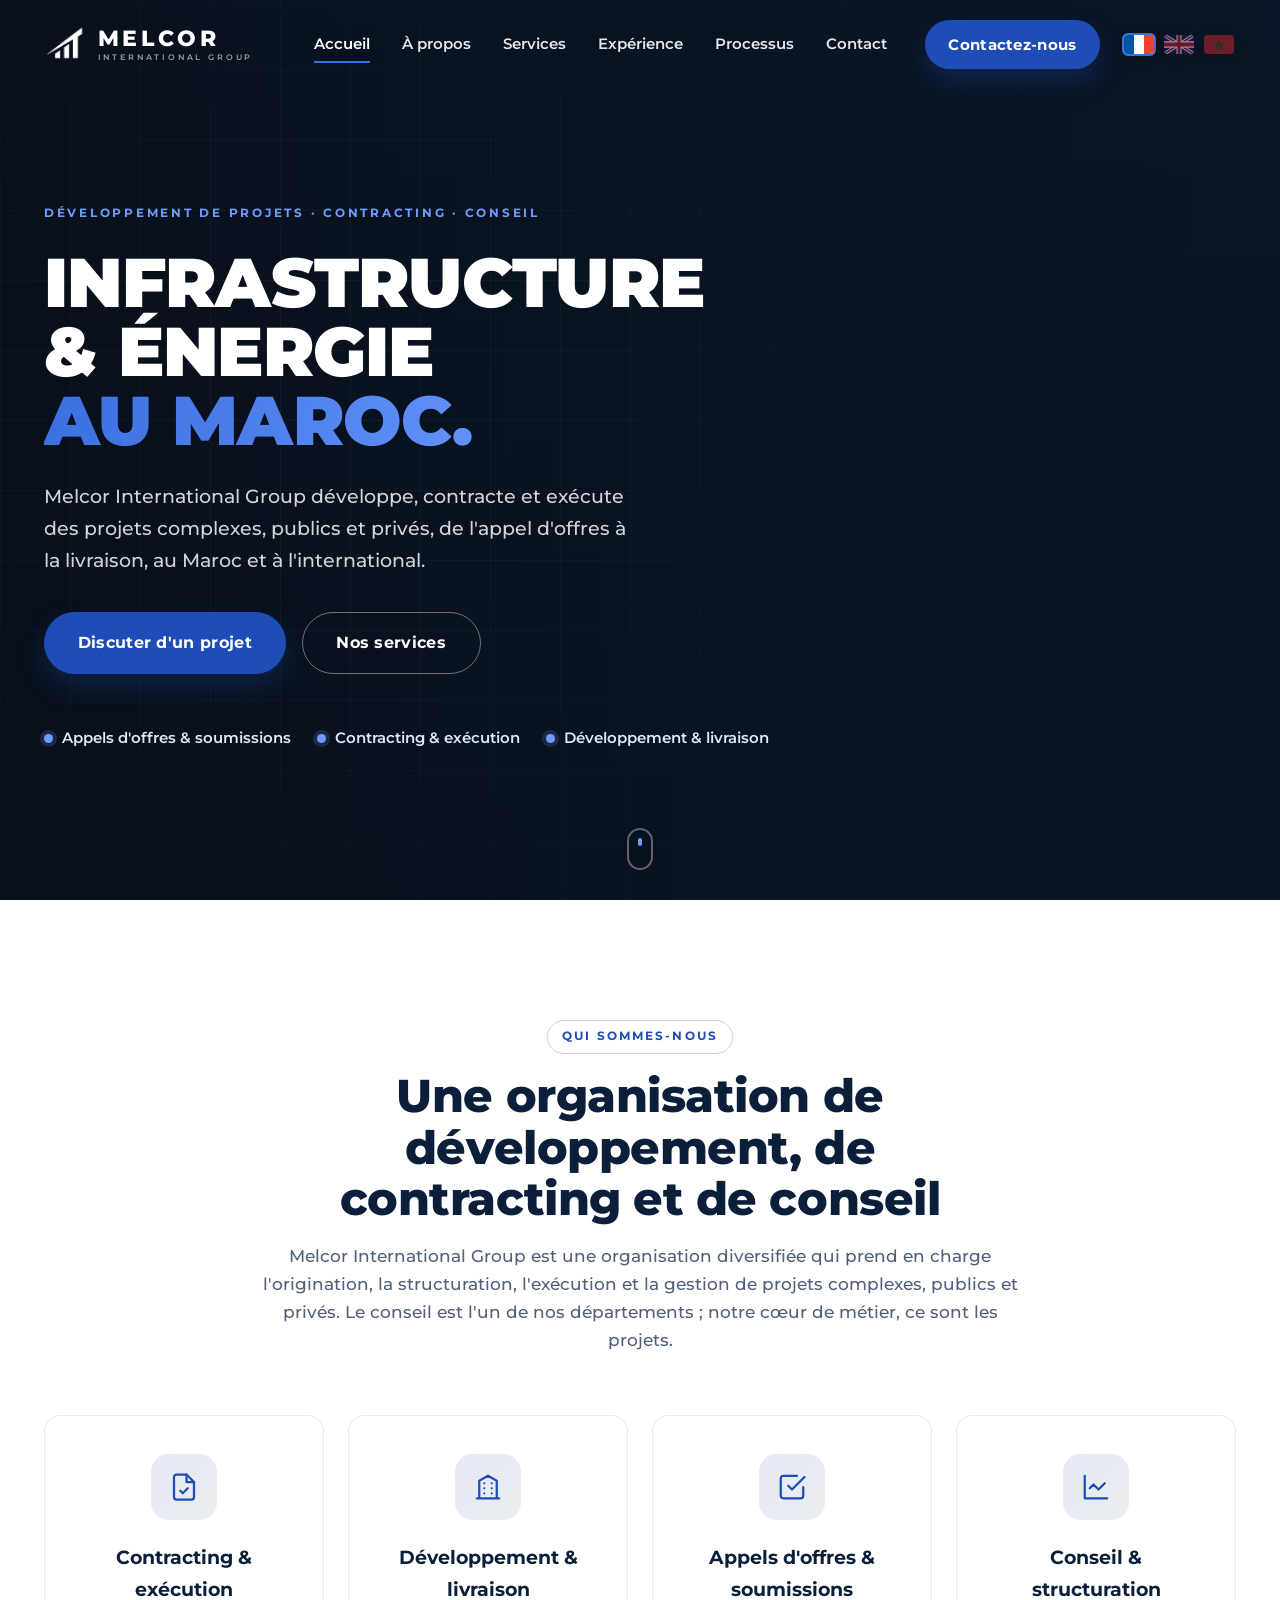
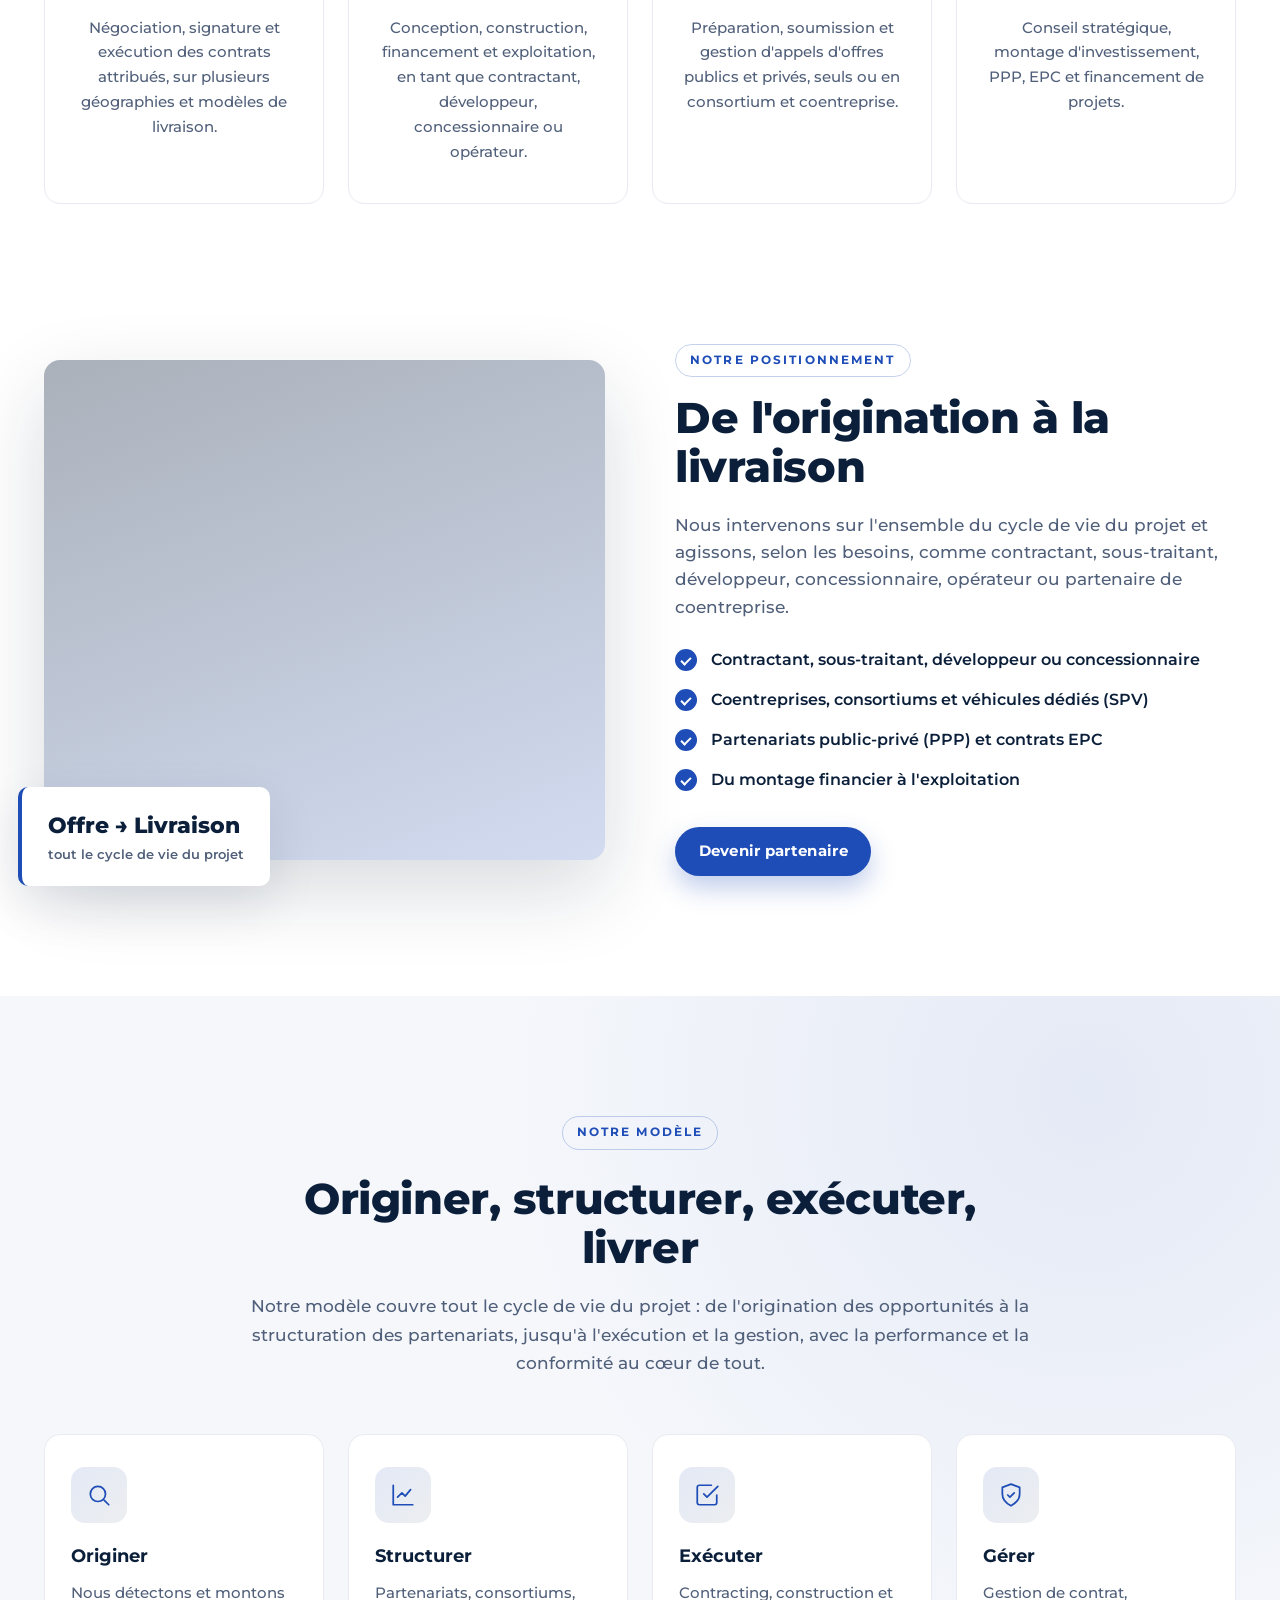
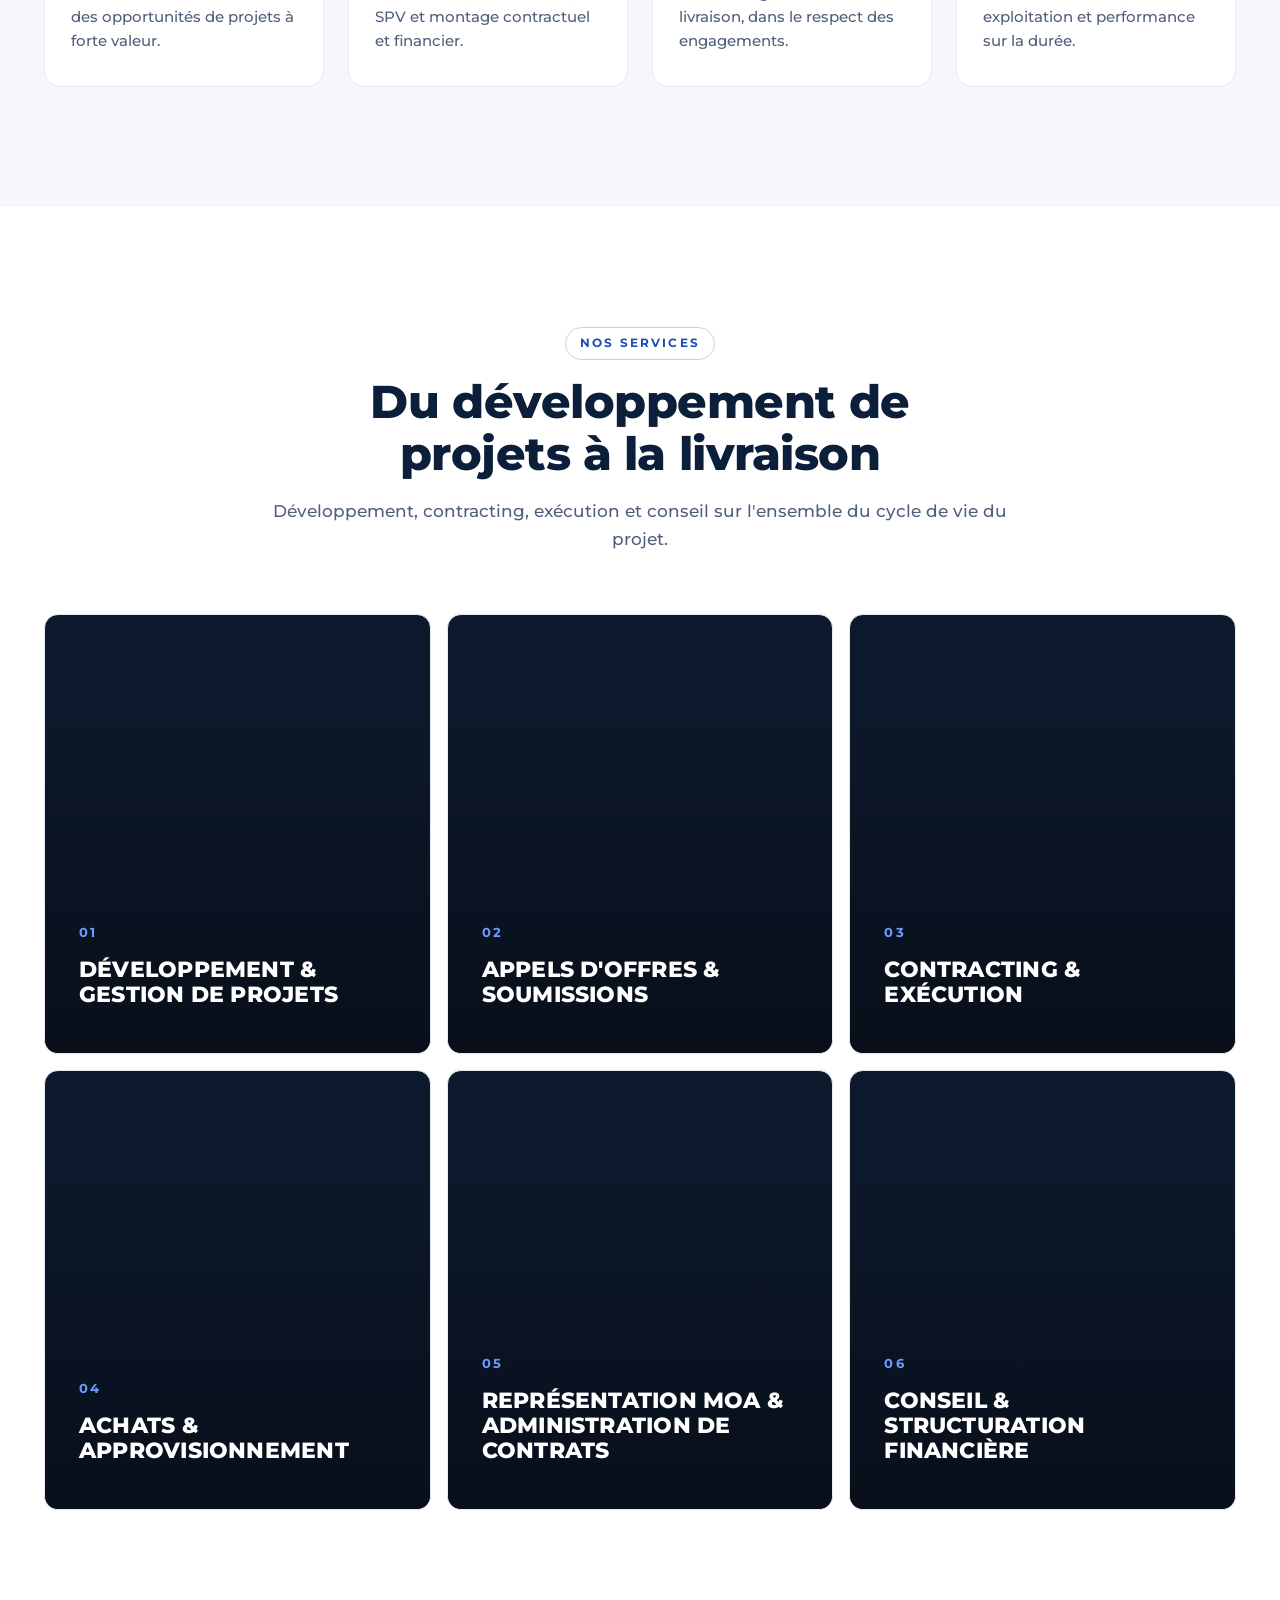
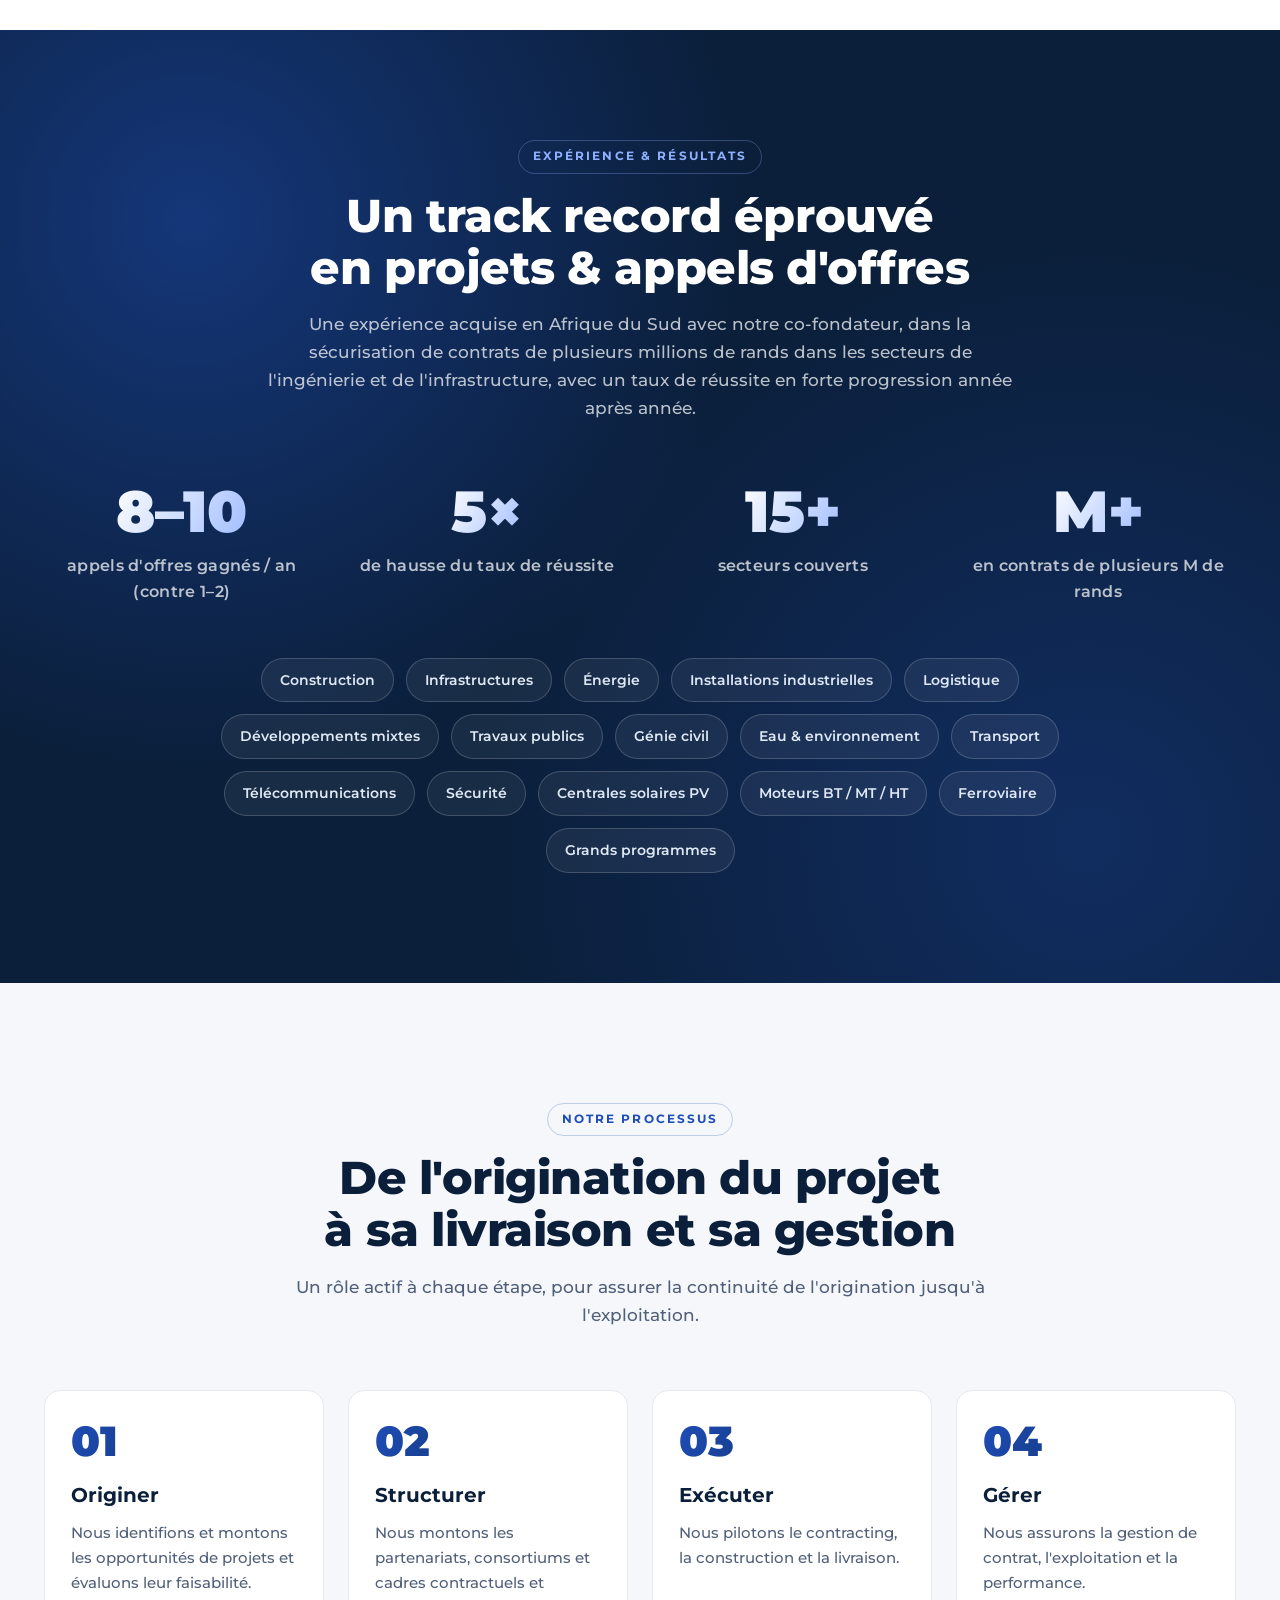
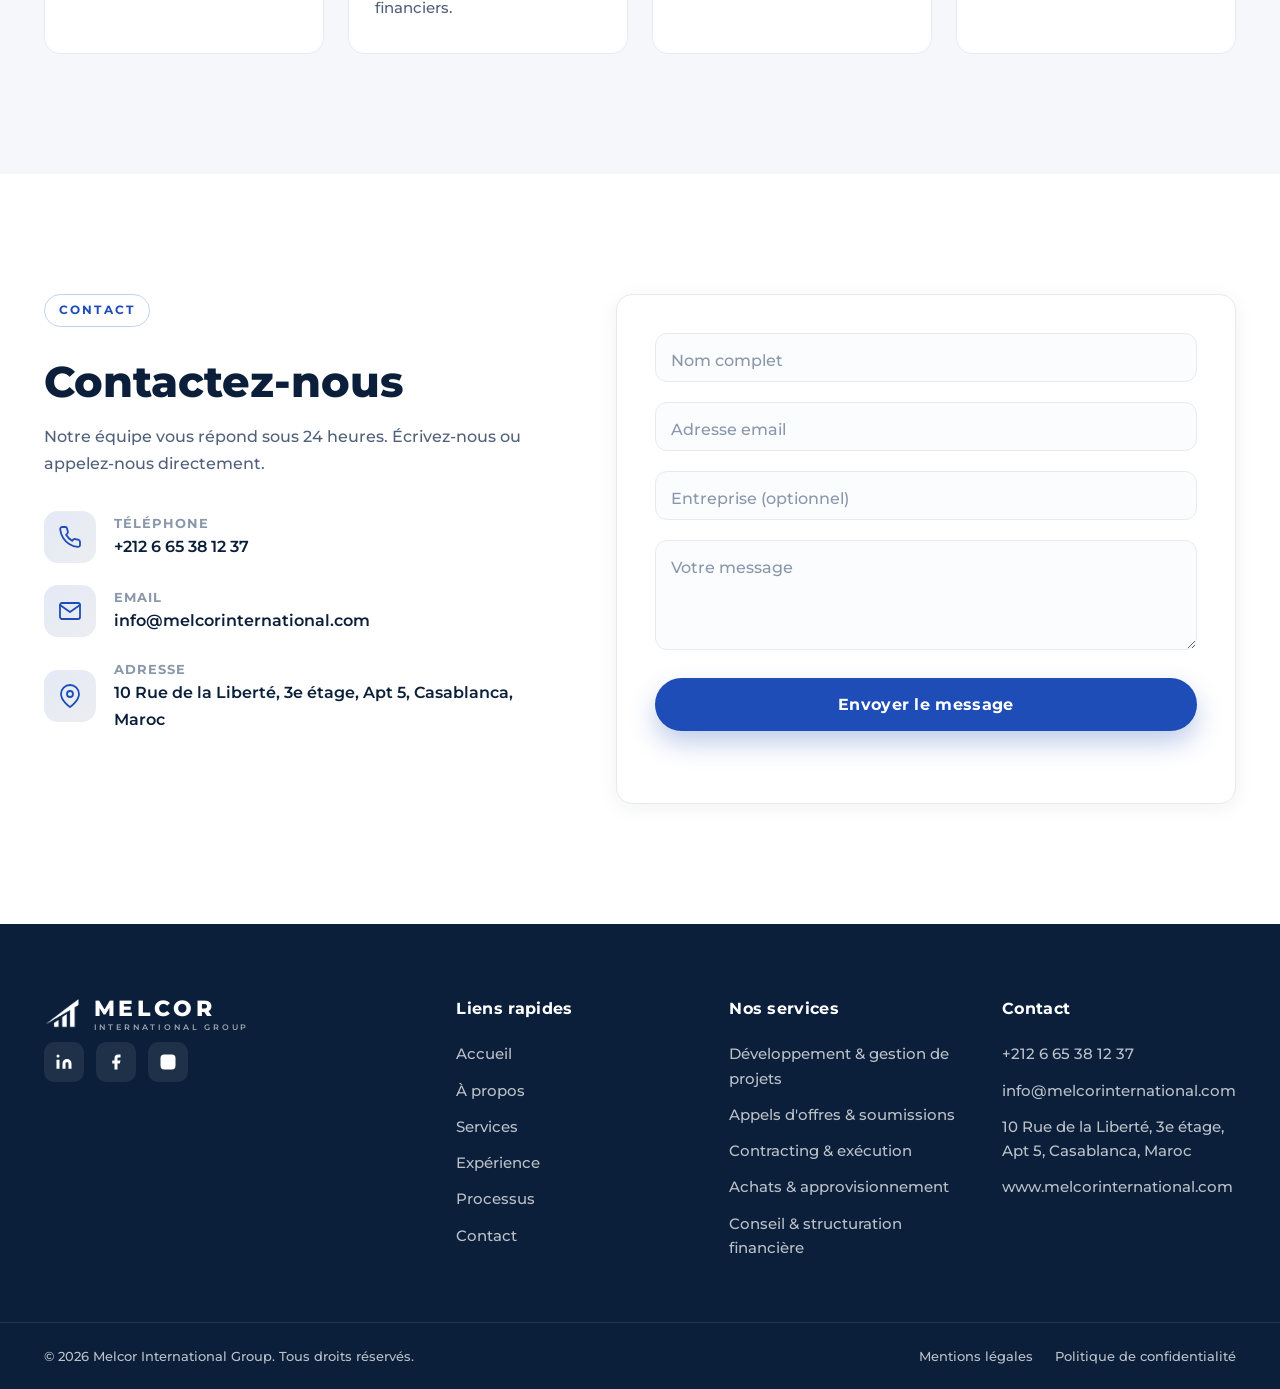
==== commit 51ba1ede: "Retour au theme clair + demandes client - Fond blanc (theme clair) avec header a deux etats sur le h" ====
--- a/index.html
+++ b/index.html
@@ -135,24 +135,24 @@
         <div class="pillars__grid">
           <article class="pillar reveal" style="--d:.05s">
             <div class="pillar__icon">
+              <svg viewBox="0 0 24 24"><path d="M14 2H6a2 2 0 0 0-2 2v16a2 2 0 0 0 2 2h12a2 2 0 0 0 2-2V8z"/><path d="M14 2v6h6M9 15l2 2 4-4"/></svg>
+            </div>
+            <h3 data-en="Contracting & execution" data-ar="المقاولة والتنفيذ">Contracting & exécution</h3>
+            <p data-en="Negotiating, signing and performing awarded contracts across geographies and delivery models." data-ar="التفاوض على العقود المسنَدة وإبرامها وتنفيذها عبر مختلف المناطق ونماذج التسليم.">Négociation, signature et exécution des contrats attribués, sur plusieurs géographies et modèles de livraison.</p>
+          </article>
+          <article class="pillar reveal" style="--d:.15s">
+            <div class="pillar__icon">
+              <svg viewBox="0 0 24 24"><path d="M3 21h18M5 21V7l7-4 7 4v14M9 9h.01M9 13h.01M9 17h.01M15 9h.01M15 13h.01M15 17h.01"/></svg>
+            </div>
+            <h3 data-en="Development & delivery" data-ar="التطوير والتسليم">Développement & livraison</h3>
+            <p data-en="Design, construction, financing and operation, as contractor, developer, concessionaire or operator." data-ar="التصميم والبناء والتمويل والتشغيل، بصفتنا مقاولاً أو مطوّراً أو صاحب امتياز أو مشغّلاً.">Conception, construction, financement et exploitation, en tant que contractant, développeur, concessionnaire ou opérateur.</p>
+          </article>
+          <article class="pillar reveal" style="--d:.25s">
+            <div class="pillar__icon">
               <svg viewBox="0 0 24 24"><path d="M9 11l3 3L22 4M21 12v7a2 2 0 0 1-2 2H5a2 2 0 0 1-2-2V5a2 2 0 0 1 2-2h11"/></svg>
             </div>
             <h3 data-en="Tendering & bidding" data-ar="العطاءات والمناقصات">Appels d'offres & soumissions</h3>
             <p data-en="Preparing, submitting and managing public and private tenders, alone or in consortium and joint venture." data-ar="إعداد العطاءات العامة والخاصة وتقديمها وإدارتها، بمفردنا أو ضمن تحالفات ومشاريع مشتركة.">Préparation, soumission et gestion d'appels d'offres publics et privés, seuls ou en consortium et coentreprise.</p>
-          </article>
-          <article class="pillar reveal" style="--d:.15s">
-            <div class="pillar__icon">
-              <svg viewBox="0 0 24 24"><path d="M14 2H6a2 2 0 0 0-2 2v16a2 2 0 0 0 2 2h12a2 2 0 0 0 2-2V8z"/><path d="M14 2v6h6M9 15l2 2 4-4"/></svg>
-            </div>
-            <h3 data-en="Contracting & execution" data-ar="المقاولة والتنفيذ">Contracting & exécution</h3>
-            <p data-en="Negotiating, signing and performing awarded contracts across geographies and delivery models." data-ar="التفاوض على العقود المسنَدة وإبرامها وتنفيذها عبر مختلف المناطق ونماذج التسليم.">Négociation, signature et exécution des contrats attribués, sur plusieurs géographies et modèles de livraison.</p>
-          </article>
-          <article class="pillar reveal" style="--d:.25s">
-            <div class="pillar__icon">
-              <svg viewBox="0 0 24 24"><path d="M3 21h18M5 21V7l7-4 7 4v14M9 9h.01M9 13h.01M9 17h.01M15 9h.01M15 13h.01M15 17h.01"/></svg>
-            </div>
-            <h3 data-en="Development & delivery" data-ar="التطوير والتسليم">Développement & livraison</h3>
-            <p data-en="Design, construction, financing and operation, as contractor, developer, concessionaire or operator." data-ar="التصميم والبناء والتمويل والتشغيل، بصفتنا مقاولاً أو مطوّراً أو صاحب امتياز أو مشغّلاً.">Conception, construction, financement et exploitation, en tant que contractant, développeur, concessionnaire ou opérateur.</p>
           </article>
           <article class="pillar reveal" style="--d:.35s">
             <div class="pillar__icon">
@@ -283,7 +283,7 @@
           </article>
 
           <article class="panel reveal" style="--d:.12s">
-            <div class="panel__bg" style="background-image:url('https://images.unsplash.com/photo-1600880292203-757bb62b4baf?auto=format&fit=crop&w=800&q=80')"></div>
+            <div class="panel__bg" style="background-image:url('https://images.unsplash.com/photo-1521791136064-7986c2920216?auto=format&fit=crop&w=800&q=80')"></div>
             <div class="panel__inner">
               <span class="panel__no">05</span>
               <h3 data-en="Owner's representation & contract admin" data-ar="تمثيل صاحب المشروع وإدارة العقود">Représentation MOA & administration de contrats</h3>
@@ -312,17 +312,17 @@
         <div class="section-head section-head--light reveal">
           <span class="section-head__tag" data-en="Experience & track record" data-ar="الخبرة والإنجازات">Expérience & résultats</span>
           <h2 data-en="A proven track record in projects & tenders" data-ar="سجل حافل ومُثبت في المشاريع والعطاءات">Un track record éprouvé en projets & appels d'offres</h2>
-          <p data-en="Direct experience securing multi-million rand contracts across engineering and infrastructure sectors, with a win rate that grew year after year." data-ar="خبرة مباشرة في الفوز بعقود بملايين الراندات في قطاعَي الهندسة والبنية التحتية، مع معدل نجاح في تصاعد عاماً بعد عام." style="color:rgba(255,255,255,.72)">
-            Une expérience directe dans la sécurisation de contrats de plusieurs millions de rands
-            dans les secteurs de l'ingénierie et de l'infrastructure, avec un taux de réussite en
-            forte progression année après année.
+          <p data-en="Experience gained in South Africa with our co-founder, securing multi-million rand contracts across engineering and infrastructure sectors, with a win rate that grew year after year." data-ar="خبرة اكتُسبت في جنوب إفريقيا مع الشريك المؤسّس، في الفوز بعقود بملايين الراندات في قطاعَي الهندسة والبنية التحتية، مع معدل نجاح في تصاعد عاماً بعد عام." style="color:rgba(255,255,255,.72)">
+            Une expérience acquise en Afrique du Sud avec notre co-fondateur, dans la sécurisation de
+            contrats de plusieurs millions de rands dans les secteurs de l'ingénierie et de
+            l'infrastructure, avec un taux de réussite en forte progression année après année.
           </p>
         </div>
 
         <div class="stats__grid">
           <div class="stat reveal" style="--d:.05s"><span class="stat__num">8–10</span><p data-en="tenders won per year (up from 1–2)" data-ar="عطاءات مكسوبة سنوياً (مقابل 1–2)">appels d'offres gagnés / an (contre 1–2)</p></div>
           <div class="stat reveal" style="--d:.15s"><span class="stat__num" data-target="5" data-suffix="×">0</span><p data-en="increase in win rate" data-ar="زيادة في معدل النجاح">de hausse du taux de réussite</p></div>
-          <div class="stat reveal" style="--d:.25s"><span class="stat__num" data-target="12" data-suffix="+">0</span><p data-en="sectors covered" data-ar="قطاعات مغطّاة">secteurs couverts</p></div>
+          <div class="stat reveal" style="--d:.25s"><span class="stat__num" data-target="16" data-suffix="+">0</span><p data-en="sectors covered" data-ar="قطاعات مغطّاة">secteurs couverts</p></div>
           <div class="stat reveal" style="--d:.35s"><span class="stat__num">M+</span><p data-en="multi-million rand contracts secured" data-ar="عقود بملايين الراندات">en contrats de plusieurs M de rands</p></div>
         </div>
 
@@ -332,12 +332,16 @@
           <span class="chip" data-en="Energy" data-ar="الطاقة">Énergie</span>
           <span class="chip" data-en="Industrial facilities" data-ar="المنشآت الصناعية">Installations industrielles</span>
           <span class="chip" data-en="Logistics" data-ar="اللوجستيك">Logistique</span>
-          <span class="chip" data-en="Hospitality" data-ar="الضيافة">Hôtellerie</span>
           <span class="chip" data-en="Mixed-use developments" data-ar="التطويرات المختلطة">Développements mixtes</span>
           <span class="chip" data-en="Public works" data-ar="الأشغال العمومية">Travaux publics</span>
           <span class="chip" data-en="Civil engineering" data-ar="الهندسة المدنية">Génie civil</span>
           <span class="chip" data-en="Water & environment" data-ar="الماء والبيئة">Eau & environnement</span>
           <span class="chip" data-en="Transportation" data-ar="النقل">Transport</span>
+          <span class="chip" data-en="Telecommunications" data-ar="الاتصالات">Télécommunications</span>
+          <span class="chip" data-en="Security" data-ar="الأمن">Sécurité</span>
+          <span class="chip" data-en="Solar PV plants" data-ar="محطات الطاقة الشمسية">Centrales solaires PV</span>
+          <span class="chip" data-en="LV / MV / HV motors" data-ar="محرّكات الجهد المنخفض/المتوسط/العالي">Moteurs BT / MT / HT</span>
+          <span class="chip" data-en="Railway" data-ar="السكك الحديدية">Ferroviaire</span>
           <span class="chip" data-en="Large-scale programs" data-ar="البرامج الكبرى">Grands programmes</span>
         </div>
       </div>
@@ -377,55 +381,13 @@
       </div>
     </section>
 
-    <!-- ===================== FAQ ===================== -->
-    <section class="faq" id="faq">
-      <div class="container faq__inner">
-        <div class="section-head reveal">
-          <span class="section-head__tag" data-en="FAQ" data-ar="الأسئلة الشائعة">FAQ</span>
-          <h2 data-en="Frequently asked questions" data-ar="الأسئلة الشائعة">Questions fréquentes</h2>
-          <p data-en="Have more questions? Write to us, we reply within 24 hours." data-ar="لديك أسئلة أخرى؟ راسلنا، ونردّ عليك خلال 24 ساعة.">Vous avez d'autres questions ? Écrivez-nous, nous vous répondons sous 24 heures.</p>
-        </div>
-
-        <div class="faq__list">
-          <details class="faq__item reveal" style="--d:.05s">
-            <summary data-en="What exactly does Melcor do?" data-ar="ماذا تفعل ميلكور بالضبط؟">Que fait exactement Melcor ?</summary>
-            <div class="faq__ans"><p data-en="Melcor is a project development, contracting and advisory organization. We originate, structure, execute and manage complex public and private projects; advisory is just one of our departments." data-ar="ميلكور منظمة لتطوير المشاريع والمقاولة والاستشارة. نؤسّس المشاريع المعقّدة العامة والخاصة ونهيكلها وننفّذها وندير​ها، والاستشارة ليست سوى أحد أقسامنا.">Melcor est une organisation de développement de projets, de contracting et de conseil. Nous originons, structurons, exécutons et gérons des projets complexes, publics et privés ; le conseil n'est que l'un de nos départements.</p></div>
-          </details>
-          <details class="faq__item reveal" style="--d:.1s">
-            <summary data-en="Are you a contractor?" data-ar="هل أنتم مقاول؟">Êtes-vous un entrepreneur / contractant ?</summary>
-            <div class="faq__ans"><p data-en="Yes. Depending on the project, we act as contractor, subcontractor, developer, concessionaire, operator or joint-venture partner. Projects are our core business." data-ar="نعم. بحسب المشروع، نعمل كمقاول أو مقاول من الباطن أو مطوّر أو صاحب امتياز أو مشغّل أو شريك في مشروع مشترك. المشاريع هي جوهر عملنا.">Oui. Selon le projet, nous agissons comme contractant, sous-traitant, développeur, concessionnaire, opérateur ou partenaire de coentreprise. Notre cœur de métier, ce sont les projets.</p></div>
-          </details>
-          <details class="faq__item reveal" style="--d:.15s">
-            <summary data-en="Which sectors do you cover?" data-ar="في أي قطاعات تعملون؟">Dans quels secteurs intervenez-vous ?</summary>
-            <div class="faq__ans"><p data-en="Construction, infrastructure, energy, industrial facilities, logistics, hospitality, mixed-use developments, public works, civil engineering, water & environment, transportation and large-scale development programs." data-ar="البناء والبنية التحتية والطاقة والمنشآت الصناعية واللوجستيك والضيافة والتطويرات المختلطة والأشغال العمومية والهندسة المدنية والماء والبيئة والنقل والبرامج الكبرى للتنمية.">Construction, infrastructures, énergie, installations industrielles, logistique, hôtellerie, développements mixtes, travaux publics, génie civil, eau & environnement, transport et grands programmes de développement.</p></div>
-          </details>
-          <details class="faq__item reveal" style="--d:.2s">
-            <summary data-en="How is a partnership structured?" data-ar="كيف تُهيكَل الشراكة؟">Comment se structure un partenariat ?</summary>
-            <div class="faq__ans"><p data-en="We form joint ventures, consortiums and special purpose vehicles (SPVs) with public or private partners, with clear role allocation and coordinated execution." data-ar="نُنشئ مشاريع مشتركة وتحالفات وكيانات ذات غرض خاص (SPV) مع شركاء من القطاعين العام والخاص، مع توزيع واضح للأدوار وتنفيذ منسّق.">Nous montons des coentreprises, consortiums et véhicules dédiés (SPV) avec des partenaires publics ou privés, avec une répartition claire des rôles et une exécution coordonnée.</p></div>
-          </details>
-          <details class="faq__item reveal" style="--d:.25s">
-            <summary data-en="Do you work internationally?" data-ar="هل تعملون دولياً؟">Intervenez-vous à l'international ?</summary>
-            <div class="faq__ans"><p data-en="Based in Morocco, we deliver projects across multiple geographies and facilitate cross-border partnerships across African, Middle Eastern and European markets." data-ar="مقرّنا في المغرب، وننفّذ المشاريع عبر مناطق متعددة ونيسّر الشراكات العابرة للحدود بين الأسواق الأفريقية والشرق أوسطية والأوروبية.">Basés au Maroc, nous livrons des projets sur plusieurs géographies et facilitons les partenariats transfrontaliers entre les marchés africain, moyen-oriental et européen.</p></div>
-          </details>
-        </div>
-      </div>
-    </section>
-
-    <!-- ===================== CTA BAND ===================== -->
-    <section class="cta-band">
-      <div class="container cta-band__inner reveal">
-        <h2 data-en="A project or a tender in mind?" data-ar="هل لديك مشروع أو عطاء في الأفق؟">Un projet ou un appel d'offres en vue&nbsp;?</h2>
-        <p data-en="Let's develop, structure and deliver your project together." data-ar="لنطوّر مشروعك ونهيكله ونسلّمه معاً.">Développons, structurons et livrons votre projet ensemble.</p>
-        <a href="#contact" class="btn btn--white btn--lg" data-en="Talk to us" data-ar="تواصل معنا">Échanger avec nous</a>
-      </div>
-    </section>
 
     <!-- ===================== CONTACT ===================== -->
     <section class="contact" id="contact">
       <div class="container contact__grid">
         <div class="contact__info reveal">
           <span class="section-head__tag" data-en="Contact" data-ar="اتصل بنا">Contact</span>
-          <h2 data-en="Let's talk about your project" data-ar="لنتحدث عن مشروعك">Parlons de votre projet</h2>
+          <h2 data-en="Contact us" data-ar="تواصل معنا">Contactez-nous</h2>
           <p data-en="Our team replies within 24 hours. Write to us or call us directly." data-ar="يردّ فريقنا خلال 24 ساعة. راسلنا أو اتصل بنا مباشرة.">Notre équipe vous répond sous 24 heures. Écrivez-nous ou appelez-nous directement.</p>
 
           <ul class="contact__list">
@@ -481,7 +443,6 @@
             <span class="brand__sub">INTERNATIONAL GROUP</span>
           </span>
         </a>
-        <p data-en="A Morocco-based project development, contracting and advisory organization, active across the full lifecycle: tendering, execution and delivery." data-ar="منظمة مغربية لتطوير المشاريع والمقاولة والاستشارة، تعمل على كامل دورة الحياة: العطاءات والتنفيذ والتسليم.">Organisation marocaine de développement de projets, de contracting et de conseil, sur tout le cycle de vie : appels d'offres, exécution et livraison.</p>
         <div class="socials">
           <a href="#" aria-label="LinkedIn"><svg viewBox="0 0 24 24"><path d="M16 8a6 6 0 0 1 6 6v7h-4v-7a2 2 0 0 0-4 0v7h-4v-7a6 6 0 0 1 6-6zM2 9h4v12H2zM4 2a2 2 0 1 1 0 4 2 2 0 0 1 0-4z"/></svg></a>
           <a href="#" aria-label="Facebook"><svg viewBox="0 0 24 24"><path d="M18 2h-3a5 5 0 0 0-5 5v3H7v4h3v8h4v-8h3l1-4h-4V7a1 1 0 0 1 1-1h3z"/></svg></a>
--- a/css/styles.css
+++ b/css/styles.css
@@ -1,6 +1,6 @@
 /* =========================================================
-   MELCOR INTERNATIONAL GROUP — Dark cinematic theme
-   Palette conservée : #0B1F3A / #1E4DB7 / #111111 / #F5F5F5 / #FFFFFF
+   MELCOR INTERNATIONAL GROUP - Light theme + cinematic hero
+   Palette : #0B1F3A / #1E4DB7 / #111111 / #F5F5F5 / #FFFFFF
    Police : Montserrat (Cairo pour l'arabe)
    ========================================================= */
 :root{
@@ -8,25 +8,26 @@
   --blue:#1E4DB7;
   --blue-light:#3b6fe0;
   --blue-glow:#6d9bff;
-
-  --bg:#080f1a;          /* fond de page, presque noir bleuté */
-  --bg-alt:#0b1626;      /* sections alternées */
-  --surface:#0f1e34;     /* cartes */
-  --surface-hi:#152845;  /* cartes au survol */
-
-  --text:#eef3fb;        /* titres */
-  --text-soft:#a7b6cd;   /* corps */
-  --text-dim:#7186a3;    /* discret */
-  --line:rgba(255,255,255,.10);
-  --line-hi:rgba(255,255,255,.18);
+  --black:#111111;
+
+  --bg:#ffffff;
+  --bg-alt:#f5f7fb;
+  --surface:#ffffff;
+  --gray-light:#F5F5F5;
+
+  --text:#0B1F3A;         /* titres */
+  --text-soft:#51607a;    /* corps */
+  --text-dim:#8a97ab;     /* discret */
+  --line:#e7eaf0;
   --white:#fff;
 
   --font:'Montserrat',system-ui,-apple-system,Segoe UI,Roboto,sans-serif;
 
   --radius:16px;
   --radius-sm:10px;
-  --shadow-md:0 18px 50px rgba(0,0,0,.35);
-  --shadow-lg:0 30px 80px rgba(0,0,0,.5);
+  --shadow-sm:0 4px 20px rgba(11,31,58,.06);
+  --shadow-md:0 18px 50px rgba(11,31,58,.10);
+  --shadow-lg:0 30px 80px rgba(11,31,58,.16);
 
   --container:1240px;
   --ease:cubic-bezier(.22,.61,.36,1);
@@ -61,74 +62,81 @@
 }
 .btn--lg{padding:1.05em 2.1em;font-size:1rem}
 .btn--block{width:100%}
-.btn--primary{background:var(--blue);color:#fff;box-shadow:0 12px 30px rgba(30,77,183,.4)}
-.btn--primary:hover{background:var(--blue-light);transform:translateY(-3px);box-shadow:0 18px 40px rgba(30,77,183,.5)}
-.btn--ghost{background:rgba(255,255,255,.04);color:#fff;border:1.5px solid rgba(255,255,255,.25)}
+.btn--primary{background:var(--blue);color:#fff;box-shadow:0 12px 26px rgba(30,77,183,.28)}
+.btn--primary:hover{background:var(--navy);transform:translateY(-3px);box-shadow:0 18px 34px rgba(11,31,58,.32)}
+.btn--ghost{background:transparent;color:#fff;border:1.5px solid rgba(255,255,255,.4)}
 .btn--ghost:hover{border-color:#fff;background:#fff;color:var(--navy);transform:translateY(-3px)}
 .btn--white{background:#fff;color:var(--navy)}
 .btn--white:hover{transform:translateY(-3px);box-shadow:var(--shadow-md)}
 
 /* ---------- Logo ---------- */
 .brand{display:flex;align-items:center;gap:12px}
-.brand__img{height:42px;width:auto;display:block;filter:brightness(0) invert(1)} /* icône navy -> blanche sur fond sombre */
+.brand__img{height:42px;width:auto;display:block}
 .footer .brand__img{height:38px}
+.brand--light .brand__img{filter:brightness(0) invert(1)}
 .brand__text{display:flex;flex-direction:column;line-height:1}
-.brand__name{font-weight:800;font-size:1.35rem;letter-spacing:.18em;color:#fff}
-.brand__sub{font-weight:600;font-size:.52rem;letter-spacing:.34em;color:var(--text-dim);margin-top:3px}
-
-/* =========================================================
-   HEADER
+.brand__name{font-weight:800;font-size:1.35rem;letter-spacing:.18em;color:var(--navy)}
+.brand__sub{font-weight:600;font-size:.52rem;letter-spacing:.34em;color:var(--gray-light);margin-top:3px}
+.brand--light .brand__name{color:#fff}
+.brand--light .brand__sub{color:rgba(255,255,255,.6)}
+
+/* =========================================================
+   HEADER - transparent sur le hero, blanc au scroll
    ========================================================= */
 .header{
   position:fixed;top:0;left:0;right:0;z-index:100;
-  padding:20px 0;
+  padding:20px 0;border-bottom:1px solid transparent;
   transition:padding .35s var(--ease),background .35s,box-shadow .35s,border-color .35s;
-  border-bottom:1px solid transparent;
-}
-.header.scrolled{
-  padding:12px 0;
-  background:rgba(8,15,26,.82);
-  backdrop-filter:blur(16px);
-  -webkit-backdrop-filter:blur(16px);
-  border-bottom:1px solid var(--line);
 }
 .header__inner{display:flex;align-items:center;justify-content:space-between}
 .header__inner .brand{margin-right:auto}
+/* état par défaut : au-dessus du hero sombre -> clair */
+.header .brand__img{filter:brightness(0) invert(1)}
+.header .brand__name{color:#fff}
+.header .brand__sub{color:rgba(255,255,255,.6)}
+.header .nav__link{color:rgba(255,255,255,.9)}
+.header .burger span{background:#fff}
+/* état scrollé : fond blanc -> texte foncé */
+.header.scrolled{
+  padding:12px 0;background:rgba(255,255,255,.9);
+  backdrop-filter:blur(14px);-webkit-backdrop-filter:blur(14px);
+  box-shadow:0 6px 30px rgba(11,31,58,.08);border-bottom:1px solid var(--line);
+}
+.header.scrolled .brand__img{filter:none}
+.header.scrolled .brand__name{color:var(--navy)}
+.header.scrolled .brand__sub{color:var(--text-dim)}
+.header.scrolled .nav__link{color:var(--navy)}
+.header.scrolled .burger span{background:var(--navy)}
+
 .nav{display:flex;align-items:center;gap:32px}
-.nav__link{
-  font-weight:600;font-size:.94rem;color:var(--text-soft);position:relative;padding:4px 0;
-  transition:color .25s;
-}
-.nav__link::after{
-  content:'';position:absolute;left:0;bottom:-2px;width:0;height:2px;
-  background:var(--blue-light);transition:width .3s var(--ease);
-}
-.nav__link:hover{color:#fff}
+.nav__link{font-weight:600;font-size:.94rem;position:relative;padding:4px 0;transition:color .25s}
+.nav__link::after{content:'';position:absolute;left:0;bottom:-2px;width:0;height:2px;background:var(--blue-light);transition:width .3s var(--ease)}
 .nav__link:hover::after,.nav__link.is-active::after{width:100%}
-.nav__link.is-active{color:#fff}
-.nav__cta{margin-left:6px;color:#fff}
+.header .nav__link:hover,.header .nav__link.is-active{color:#fff}
+.header.scrolled .nav__link:hover,.header.scrolled .nav__link.is-active{color:var(--blue)}
+.nav__cta{margin-left:6px;color:#fff!important}
 .nav__cta::after{display:none}
 
 /* language switcher */
 .lang{display:inline-flex;align-items:center;gap:6px;margin-left:22px}
 .lang__btn{
   width:34px;height:23px;border-radius:6px;overflow:hidden;padding:0;
-  border:2px solid transparent;opacity:.5;line-height:0;
+  border:2px solid transparent;opacity:.55;line-height:0;
   transition:opacity .25s var(--ease),border-color .25s,transform .2s var(--ease);
-  box-shadow:0 2px 8px rgba(0,0,0,.4);
+  box-shadow:0 2px 8px rgba(0,0,0,.25);
 }
 .lang__btn:hover{opacity:1;transform:translateY(-2px)}
 .lang__btn.is-active{opacity:1;border-color:var(--blue-light)}
 .flag{width:100%;height:100%;display:block}
 
 .burger{display:none;flex-direction:column;gap:5px;padding:8px;margin-left:10px;z-index:110}
-.burger span{width:26px;height:2.5px;background:#fff;border-radius:2px;transition:.3s var(--ease)}
+.burger span{width:26px;height:2.5px;border-radius:2px;transition:.3s var(--ease)}
 .burger.open span:nth-child(1){transform:translateY(7.5px) rotate(45deg)}
 .burger.open span:nth-child(2){opacity:0}
 .burger.open span:nth-child(3){transform:translateY(-7.5px) rotate(-45deg)}
 
 /* =========================================================
-   HERO — photo plein écran + titre géant
+   HERO - photo plein écran + titre géant (toujours sombre)
    ========================================================= */
 .hero{
   position:relative;min-height:100vh;display:flex;align-items:center;
@@ -137,8 +145,8 @@
 .hero__media{
   position:absolute;inset:0;z-index:0;
   background:
-    linear-gradient(180deg,rgba(8,15,26,.55),rgba(8,15,26,.8)),
-    linear-gradient(90deg,rgba(8,15,26,.92) 0%,rgba(8,15,26,.5) 55%,rgba(8,15,26,.35) 100%),
+    linear-gradient(180deg,rgba(8,15,26,.5),rgba(8,15,26,.72)),
+    linear-gradient(90deg,rgba(8,15,26,.9) 0%,rgba(8,15,26,.45) 55%,rgba(8,15,26,.3) 100%),
     url('https://images.unsplash.com/photo-1486406146926-c627a92ad1ab?auto=format&fit=crop&w=1920&q=80');
   background-size:cover;background-position:center;
   animation:heroZoom 22s ease-in-out infinite alternate;
@@ -155,29 +163,19 @@
 }
 .hero__inner{position:relative;z-index:2}
 .hero__content{max-width:820px}
-.eyebrow{
-  display:inline-block;font-weight:700;letter-spacing:.22em;font-size:.78rem;
-  text-transform:uppercase;color:var(--blue-glow);margin-bottom:24px;
-}
+.eyebrow{display:inline-block;font-weight:700;letter-spacing:.22em;font-size:.78rem;text-transform:uppercase;color:var(--blue-glow);margin-bottom:24px}
 .hero__title{
   font-weight:900;line-height:1;letter-spacing:-.01em;
-  font-size:clamp(2.6rem,7vw,5.4rem);
+  font-size:clamp(2.3rem,5.4vw,4.7rem);
   color:#fff;text-transform:uppercase;text-wrap:balance;
 }
 .hero__title span{display:block}
-.grad{
-  background:linear-gradient(100deg,var(--blue-light),var(--blue-glow) 70%,#a9c4ff);
-  -webkit-background-clip:text;background-clip:text;color:transparent;
-}
-.hero__lead{
-  margin:26px 0 36px;font-size:clamp(1.02rem,1.5vw,1.2rem);
-  color:var(--text-soft);max-width:600px;font-weight:500;
-}
+.grad{background:linear-gradient(100deg,var(--blue-light),var(--blue-glow) 70%,#a9c4ff);-webkit-background-clip:text;background-clip:text;color:transparent}
+.hero__lead{margin:26px 0 36px;font-size:clamp(1.02rem,1.5vw,1.2rem);color:rgba(255,255,255,.82);max-width:600px;font-weight:500}
 .hero__actions{display:flex;gap:16px;flex-wrap:wrap}
 .hero__meta{display:flex;align-items:center;gap:26px;margin-top:52px;flex-wrap:wrap}
 .hero__point{display:flex;align-items:center;gap:9px;font-weight:600;font-size:.92rem;color:#dfe8f5}
 .hero__point .dot{width:9px;height:9px;border-radius:50%;background:var(--blue-glow);box-shadow:0 0 0 4px rgba(109,155,255,.18)}
-
 .hero__scroll{position:absolute;bottom:30px;left:50%;transform:translateX(-50%);z-index:2}
 .mouse{display:block;width:26px;height:42px;border:2px solid rgba(255,255,255,.35);border-radius:14px;position:relative}
 .mouse span{position:absolute;top:8px;left:50%;transform:translateX(-50%);width:4px;height:8px;border-radius:2px;background:var(--blue-glow);animation:scroll 1.6s infinite}
@@ -189,14 +187,13 @@
 .section-head{max-width:760px;margin:0 auto 60px;text-align:center}
 .section-head__tag{
   display:inline-block;font-weight:700;letter-spacing:.18em;text-transform:uppercase;
-  font-size:.74rem;color:var(--blue-glow);margin-bottom:16px;
-  padding:6px 14px;border:1px solid rgba(109,155,255,.3);border-radius:999px;
-}
-.section-head h2{
-  font-weight:800;font-size:clamp(1.9rem,3.8vw,2.9rem);line-height:1.12;
-  color:#fff;letter-spacing:-.01em;text-wrap:balance;
-}
+  font-size:.74rem;color:var(--blue);margin-bottom:16px;
+  padding:6px 14px;border:1px solid rgba(30,77,183,.25);border-radius:999px;
+}
+.section-head h2{font-weight:800;font-size:clamp(1.9rem,3.8vw,2.9rem);line-height:1.12;color:var(--navy);letter-spacing:-.01em;text-wrap:balance}
 .section-head p{margin-top:18px;color:var(--text-soft);font-size:1.06rem;font-weight:500}
+.section-head--light h2{color:#fff}
+.section-head--light .section-head__tag{color:#8fb0ff;border-color:rgba(143,176,255,.3)}
 
 /* =========================================================
    DOMAINS / PILLARS
@@ -204,19 +201,14 @@
 .pillars{padding:120px 0;background:var(--bg)}
 .pillars__grid{display:grid;grid-template-columns:repeat(4,1fr);gap:24px}
 .pillar{
-  background:var(--surface);border:1px solid var(--line);border-radius:var(--radius);
+  background:#fff;border:1px solid var(--line);border-radius:var(--radius);
   padding:38px 28px;text-align:center;
-  transition:transform .4s var(--ease),box-shadow .4s var(--ease),border-color .4s,background .4s;
-}
-.pillar:hover{transform:translateY(-8px);box-shadow:var(--shadow-md);border-color:rgba(109,155,255,.35);background:var(--surface-hi)}
-.pillar__icon{
-  width:66px;height:66px;margin:0 auto 22px;border-radius:18px;
-  display:grid;place-items:center;
-  background:linear-gradient(135deg,rgba(30,77,183,.25),rgba(109,155,255,.12));
-  transition:background .4s;
-}
-.pillar:hover .pillar__icon{background:linear-gradient(135deg,var(--blue),var(--blue-light))}
-.pillar__icon svg{width:30px;height:30px;fill:none;stroke:var(--blue-glow);stroke-width:1.8;stroke-linecap:round;stroke-linejoin:round;transition:stroke .4s}
+  transition:transform .4s var(--ease),box-shadow .4s var(--ease),border-color .4s;
+}
+.pillar:hover{transform:translateY(-8px);box-shadow:var(--shadow-md);border-color:transparent}
+.pillar__icon{width:66px;height:66px;margin:0 auto 22px;border-radius:18px;display:grid;place-items:center;background:linear-gradient(135deg,rgba(30,77,183,.12),rgba(11,31,58,.08));transition:background .4s}
+.pillar:hover .pillar__icon{background:linear-gradient(135deg,var(--blue),var(--navy))}
+.pillar__icon svg{width:30px;height:30px;fill:none;stroke:var(--blue);stroke-width:1.8;stroke-linecap:round;stroke-linejoin:round;transition:stroke .4s}
 .pillar:hover .pillar__icon svg{stroke:#fff}
 .pillar h3{font-size:1.2rem;font-weight:700;margin-bottom:10px}
 .pillar p{color:var(--text-soft);font-size:.94rem;font-weight:500}
@@ -229,24 +221,17 @@
 .about__media{position:relative}
 .about__img{
   height:500px;border-radius:var(--radius);
-  background:
-    linear-gradient(160deg,rgba(11,31,58,.35),rgba(30,77,183,.25)),
-    url('https://images.unsplash.com/photo-1497366754035-f200968a6e72?auto=format&fit=crop&w=1000&q=80');
-  background-size:cover;background-position:center;
-  box-shadow:var(--shadow-lg);border:1px solid var(--line);
-}
-.about__badge{
-  position:absolute;bottom:-26px;left:-26px;background:var(--surface);border-radius:var(--radius-sm);
-  padding:20px 26px;box-shadow:var(--shadow-md);display:flex;flex-direction:column;
-  border:1px solid var(--line);border-left:4px solid var(--blue-light);
-}
-.about__badge strong{font-size:1.5rem;font-weight:800;color:#fff}
+  background:linear-gradient(160deg,rgba(11,31,58,.35),rgba(30,77,183,.2)),url('https://images.unsplash.com/photo-1504307651254-35680f356dfd?auto=format&fit=crop&w=1000&q=80');
+  background-size:cover;background-position:center;box-shadow:var(--shadow-lg);
+}
+.about__badge{position:absolute;bottom:-26px;left:-26px;background:#fff;border-radius:var(--radius-sm);padding:20px 26px;box-shadow:var(--shadow-md);display:flex;flex-direction:column;border-left:4px solid var(--blue)}
+.about__badge strong{font-size:1.4rem;font-weight:800;color:var(--navy)}
 .about__badge span{font-size:.82rem;color:var(--text-soft);font-weight:600}
 .about__content .section-head__tag{margin-bottom:16px}
 .about__content h2{font-size:clamp(1.9rem,3.6vw,2.7rem);font-weight:800;line-height:1.14;letter-spacing:-.01em}
 .about__content>p{color:var(--text-soft);margin:20px 0 26px;font-size:1.04rem;font-weight:500}
 .checklist{display:grid;gap:14px;margin-bottom:34px}
-.checklist li{position:relative;padding-left:36px;font-weight:600;color:#dfe8f5;font-size:.98rem}
+.checklist li{position:relative;padding-left:36px;font-weight:600;color:var(--navy);font-size:.98rem}
 .checklist li::before{content:'';position:absolute;left:0;top:2px;width:22px;height:22px;border-radius:50%;background:var(--blue)}
 .checklist li::after{content:'';position:absolute;left:8px;top:8px;width:6px;height:10px;border:solid #fff;border-width:0 2px 2px 0;transform:rotate(45deg)}
 
@@ -254,30 +239,25 @@
    MODEL & VALUES
    ========================================================= */
 .mission{position:relative;padding:120px 0;background:var(--bg-alt);overflow:hidden}
-.mission__bg{position:absolute;inset:0;background:radial-gradient(circle at 85% 12%,rgba(30,77,183,.16),transparent 45%)}
+.mission__bg{position:absolute;inset:0;background:radial-gradient(circle at 85% 12%,rgba(30,77,183,.08),transparent 45%)}
 .mission .container{position:relative}
 .mission__lead{max-width:780px;margin:0 auto 56px;text-align:center}
 .mission__lead h2{font-weight:800;font-size:clamp(1.9rem,3.8vw,2.7rem);line-height:1.14;letter-spacing:-.01em;margin-top:8px}
 .mission__lead p{margin-top:20px;color:var(--text-soft);font-size:1.08rem;font-weight:500}
 .values__grid{display:grid;grid-template-columns:repeat(4,1fr);gap:24px}
-.value{background:var(--surface);border:1px solid var(--line);border-radius:var(--radius);padding:32px 26px;transition:transform .4s var(--ease),box-shadow .4s var(--ease),border-color .4s}
-.value:hover{transform:translateY(-6px);box-shadow:var(--shadow-md);border-color:rgba(109,155,255,.35)}
-.value__ic{display:inline-grid;place-items:center;width:56px;height:56px;border-radius:14px;margin-bottom:18px;background:linear-gradient(135deg,rgba(30,77,183,.25),rgba(109,155,255,.12))}
-.value__ic svg{width:26px;height:26px;fill:none;stroke:var(--blue-glow);stroke-width:1.6;stroke-linecap:round;stroke-linejoin:round}
+.value{background:#fff;border:1px solid var(--line);border-radius:var(--radius);padding:32px 26px;transition:transform .4s var(--ease),box-shadow .4s var(--ease)}
+.value:hover{transform:translateY(-6px);box-shadow:var(--shadow-md)}
+.value__ic{display:inline-grid;place-items:center;width:56px;height:56px;border-radius:14px;margin-bottom:18px;background:linear-gradient(135deg,rgba(30,77,183,.12),rgba(11,31,58,.08))}
+.value__ic svg{width:26px;height:26px;fill:none;stroke:var(--blue);stroke-width:1.6;stroke-linecap:round;stroke-linejoin:round}
 .value h3{font-size:1.14rem;font-weight:700;margin-bottom:10px}
 .value p{color:var(--text-soft);font-size:.92rem;font-weight:500}
 
 /* =========================================================
-   SERVICES — panneaux photos verticaux
+   SERVICES - panneaux photos verticaux
    ========================================================= */
 .services{padding:120px 0;background:var(--bg)}
 .panels{display:grid;grid-template-columns:repeat(3,1fr);gap:16px}
-.panel{
-  position:relative;min-height:440px;border-radius:14px;overflow:hidden;
-  display:flex;align-items:flex-end;background:#0d1a2e;
-  border:1px solid var(--line);
-  transition:transform .5s var(--ease),box-shadow .5s var(--ease);
-}
+.panel{position:relative;min-height:440px;border-radius:14px;overflow:hidden;display:flex;align-items:flex-end;background:#0d1a2e;border:1px solid var(--line);transition:transform .5s var(--ease),box-shadow .5s var(--ease)}
 .panel__bg{position:absolute;inset:0;background-size:cover;background-position:center;transition:transform .8s var(--ease)}
 .panel__bg::after{content:'';position:absolute;inset:0;background:linear-gradient(180deg,rgba(8,15,26,.1) 20%,rgba(8,15,26,.55) 55%,rgba(8,15,26,.96))}
 .panel:hover{transform:translateY(-6px);box-shadow:var(--shadow-lg)}
@@ -285,127 +265,79 @@
 .panel__inner{position:relative;z-index:2;padding:34px;width:100%}
 .panel__no{display:block;font-size:.8rem;font-weight:700;letter-spacing:.18em;color:var(--blue-glow);margin-bottom:14px}
 .panel h3{font-size:1.4rem;font-weight:800;text-transform:uppercase;letter-spacing:.01em;line-height:1.12;margin-bottom:12px;color:#fff}
-.panel p{color:var(--text-soft);font-size:.92rem;font-weight:500;max-height:0;opacity:0;overflow:hidden;transition:max-height .5s var(--ease),opacity .4s var(--ease)}
-.panel:hover p{max-height:120px;opacity:1}
+.panel p{color:rgba(255,255,255,.82);font-size:.92rem;font-weight:500;max-height:0;opacity:0;overflow:hidden;transition:max-height .5s var(--ease),opacity .4s var(--ease)}
+.panel:hover p{max-height:140px;opacity:1}
 .panel__line{height:3px;width:44px;background:var(--blue-light);margin-top:16px;transition:width .5s var(--ease)}
 .panel:hover .panel__line{width:80px}
 
 /* =========================================================
-   EXPERIENCE (bande profonde)
-   ========================================================= */
-.stats{position:relative;padding:110px 0;color:#fff;overflow:hidden;background:var(--bg-alt)}
-.stats__bg{
-  position:absolute;inset:0;z-index:0;
-  background:
-    radial-gradient(circle at 15% 20%,rgba(30,77,183,.35),transparent 42%),
-    radial-gradient(circle at 85% 85%,rgba(109,155,255,.18),transparent 45%);
-}
+   EXPERIENCE (bande sombre pour contraste)
+   ========================================================= */
+.stats{position:relative;padding:110px 0;color:#fff;overflow:hidden;background:var(--navy)}
+.stats__bg{position:absolute;inset:0;z-index:0;background:radial-gradient(circle at 15% 20%,rgba(30,77,183,.5),transparent 42%),radial-gradient(circle at 85% 85%,rgba(30,77,183,.3),transparent 45%)}
 .stats .container{position:relative;z-index:1}
 .stats__grid{display:grid;grid-template-columns:repeat(4,1fr);gap:30px;margin-top:10px}
 .stat{text-align:center}
-.stat__num{
-  font-size:clamp(2.6rem,5vw,3.6rem);font-weight:900;line-height:1;
-  background:linear-gradient(120deg,#fff,var(--blue-glow));
-  -webkit-background-clip:text;background-clip:text;color:transparent;
-}
-.stat p{margin-top:12px;color:var(--text-soft);font-weight:600;letter-spacing:.02em}
-/* sector chips */
-.chips{display:flex;flex-wrap:wrap;gap:12px;justify-content:center;max-width:920px;margin:52px auto 0}
-.chip{
-  padding:10px 18px;border-radius:999px;font-weight:600;font-size:.86rem;
-  background:rgba(255,255,255,.05);border:1px solid var(--line-hi);color:#dfe8f5;
-  transition:background .3s var(--ease),transform .2s var(--ease),border-color .3s;
-}
+.stat__num{font-size:clamp(2.6rem,5vw,3.6rem);font-weight:900;line-height:1;background:linear-gradient(120deg,#fff,#9fbcff);-webkit-background-clip:text;background-clip:text;color:transparent}
+.stat p{margin-top:12px;color:rgba(255,255,255,.72);font-weight:600;letter-spacing:.02em}
+.chips{display:flex;flex-wrap:wrap;gap:12px;justify-content:center;max-width:960px;margin:52px auto 0}
+.chip{padding:10px 18px;border-radius:999px;font-weight:600;font-size:.86rem;background:rgba(255,255,255,.06);border:1px solid rgba(255,255,255,.18);color:#dfe8f5;transition:background .3s var(--ease),transform .2s var(--ease),border-color .3s}
 .chip:hover{background:rgba(30,77,183,.4);border-color:rgba(109,155,255,.5);transform:translateY(-2px)}
 
 /* =========================================================
    PROCESS / METHOD
    ========================================================= */
-.method{padding:120px 0;background:var(--bg)}
+.method{padding:120px 0;background:var(--bg-alt)}
 .method__grid{display:grid;grid-template-columns:repeat(4,1fr);gap:24px}
-.step{position:relative;padding:30px 26px 32px;border-radius:var(--radius);background:var(--surface);border:1px solid var(--line);transition:transform .4s var(--ease),box-shadow .4s var(--ease),border-color .4s}
-.step::before{content:'';position:absolute;left:0;top:0;height:100%;width:4px;border-radius:4px 0 0 4px;background:linear-gradient(180deg,var(--blue-light),var(--blue));opacity:0;transition:opacity .4s}
-.step:hover{transform:translateY(-6px);box-shadow:var(--shadow-md);border-color:rgba(109,155,255,.35)}
+.step{position:relative;padding:30px 26px 32px;border-radius:var(--radius);background:#fff;border:1px solid var(--line);transition:transform .4s var(--ease),box-shadow .4s var(--ease)}
+.step::before{content:'';position:absolute;left:0;top:0;height:100%;width:4px;border-radius:4px 0 0 4px;background:linear-gradient(180deg,var(--blue),var(--navy));opacity:0;transition:opacity .4s}
+.step:hover{transform:translateY(-6px);box-shadow:var(--shadow-md)}
 .step:hover::before{opacity:1}
-.step__no{display:block;font-size:2.6rem;font-weight:900;line-height:1;background:linear-gradient(120deg,var(--blue-light),var(--blue-glow));-webkit-background-clip:text;background-clip:text;color:transparent;margin-bottom:16px}
+.step__no{display:block;font-size:2.6rem;font-weight:900;line-height:1;background:linear-gradient(120deg,var(--blue),var(--navy));-webkit-background-clip:text;background-clip:text;color:transparent;margin-bottom:16px}
 .step h3{font-size:1.24rem;font-weight:700;margin-bottom:10px}
 .step p{color:var(--text-soft);font-size:.94rem;font-weight:500}
 
 /* =========================================================
-   FAQ
-   ========================================================= */
-.faq{padding:120px 0;background:var(--bg-alt)}
-.faq__list{max-width:820px;margin:0 auto;display:grid;gap:14px}
-.faq__item{background:var(--surface);border:1px solid var(--line);border-radius:14px;overflow:hidden;transition:box-shadow .3s,border-color .3s}
-.faq__item[open]{box-shadow:var(--shadow-md);border-color:rgba(109,155,255,.4)}
-.faq__item summary{
-  list-style:none;cursor:pointer;padding:22px 26px;font-weight:700;font-size:1.02rem;color:#fff;
-  display:flex;align-items:center;justify-content:space-between;gap:16px;
-}
-.faq__item summary::-webkit-details-marker{display:none}
-.faq__item summary::after{content:'';flex:none;width:12px;height:12px;border-right:2.5px solid var(--blue-glow);border-bottom:2.5px solid var(--blue-glow);transform:rotate(45deg);transition:transform .3s var(--ease);margin-top:-4px}
-.faq__item[open] summary::after{transform:rotate(-135deg);margin-top:4px}
-.faq__ans{padding:0 26px 22px;color:var(--text-soft);font-weight:500}
-.faq__ans p{max-width:64ch}
-
-/* =========================================================
-   CTA BAND
-   ========================================================= */
-.cta-band{padding:0 0 30px;background:var(--bg)}
-.cta-band__inner{
-  background:linear-gradient(120deg,var(--navy),var(--blue));
-  border-radius:26px;padding:72px 40px;text-align:center;position:relative;overflow:hidden;
-  box-shadow:var(--shadow-lg);border:1px solid rgba(109,155,255,.25);
-}
-.cta-band__inner::before{content:'';position:absolute;inset:0;background:radial-gradient(circle at 80% 20%,rgba(255,255,255,.14),transparent 42%)}
-.cta-band h2{position:relative;color:#fff;font-size:clamp(1.8rem,3.6vw,2.7rem);font-weight:800;letter-spacing:-.01em}
-.cta-band p{position:relative;color:rgba(255,255,255,.85);margin:16px auto 30px;max-width:580px;font-weight:500}
-
-/* =========================================================
    CONTACT
    ========================================================= */
-.contact{padding:120px 0;background:var(--bg-alt)}
+.contact{padding:120px 0;background:var(--bg)}
 .contact__grid{display:grid;grid-template-columns:.9fr 1.1fr;gap:64px;align-items:start}
 .contact__info h2{font-size:clamp(1.9rem,3.6vw,2.7rem);font-weight:800;line-height:1.14;margin-top:14px}
 .contact__info>p{color:var(--text-soft);margin:18px 0 34px;font-weight:500}
 .contact__list{display:grid;gap:22px}
 .contact__list li{display:flex;align-items:center;gap:18px}
-.contact__ic{flex:none;width:52px;height:52px;border-radius:14px;display:grid;place-items:center;background:linear-gradient(135deg,rgba(30,77,183,.25),rgba(109,155,255,.12))}
-.contact__ic svg{width:24px;height:24px;fill:none;stroke:var(--blue-glow);stroke-width:1.8;stroke-linecap:round;stroke-linejoin:round}
+.contact__ic{flex:none;width:52px;height:52px;border-radius:14px;display:grid;place-items:center;background:linear-gradient(135deg,rgba(30,77,183,.12),rgba(11,31,58,.08))}
+.contact__ic svg{width:24px;height:24px;fill:none;stroke:var(--blue);stroke-width:1.8;stroke-linecap:round;stroke-linejoin:round}
 .contact__list strong{display:block;font-size:.8rem;text-transform:uppercase;letter-spacing:.08em;color:var(--text-dim)}
-.contact__list a,.contact__list span{font-weight:600;color:#eef3fb}
-.contact__list a:hover{color:var(--blue-glow)}
-
-.contact__form{background:var(--surface);border:1px solid var(--line);border-radius:var(--radius);padding:38px;box-shadow:var(--shadow-md);display:grid;gap:20px}
+.contact__list a,.contact__list span{font-weight:600;color:var(--navy)}
+.contact__list a:hover{color:var(--blue)}
+.contact__form{background:#fff;border:1px solid var(--line);border-radius:var(--radius);padding:38px;box-shadow:var(--shadow-sm);display:grid;gap:20px}
 .field{position:relative}
-.field input,.field textarea{
-  width:100%;padding:20px 16px 8px;border:1.5px solid var(--line-hi);border-radius:12px;
-  font-family:inherit;font-size:.98rem;color:#fff;background:rgba(255,255,255,.03);
-  transition:border-color .25s,box-shadow .25s,background .25s;resize:vertical;
-}
+.field input,.field textarea{width:100%;padding:20px 16px 8px;border:1.5px solid var(--line);border-radius:12px;font-family:inherit;font-size:.98rem;color:var(--navy);background:#fbfcfe;transition:border-color .25s,box-shadow .25s;resize:vertical}
 .field textarea{padding-top:24px}
 .field label{position:absolute;left:16px;top:15px;color:var(--text-dim);font-weight:500;pointer-events:none;transition:.2s var(--ease)}
-.field input:focus,.field textarea:focus{outline:none;border-color:var(--blue-light);box-shadow:0 0 0 4px rgba(30,77,183,.2);background:rgba(255,255,255,.05)}
+.field input:focus,.field textarea:focus{outline:none;border-color:var(--blue);box-shadow:0 0 0 4px rgba(30,77,183,.1);background:#fff}
 .field input:focus+label,.field input:not(:placeholder-shown)+label,
-.field textarea:focus+label,.field textarea:not(:placeholder-shown)+label{top:7px;font-size:.7rem;color:var(--blue-glow);font-weight:700;letter-spacing:.04em}
+.field textarea:focus+label,.field textarea:not(:placeholder-shown)+label{top:7px;font-size:.7rem;color:var(--blue);font-weight:700;letter-spacing:.04em}
 .form__note{font-size:.9rem;font-weight:600;min-height:1em}
-.form__note.ok{color:#4ade80}
-.form__note.err{color:#f87171}
-
-/* =========================================================
-   FOOTER
-   ========================================================= */
-.footer{background:#060b14;color:var(--text-soft);padding:72px 0 0;border-top:1px solid var(--line)}
+.form__note.ok{color:#1a8f4b}
+.form__note.err{color:#d23b3b}
+
+/* =========================================================
+   FOOTER (sombre)
+   ========================================================= */
+.footer{background:var(--navy);color:rgba(255,255,255,.72);padding:72px 0 0}
 .footer__grid{display:grid;grid-template-columns:1.6fr 1fr 1fr 1fr;gap:40px;padding-bottom:50px}
 .footer__brand p{margin:20px 0 22px;font-size:.92rem;max-width:340px;font-weight:500}
+.footer__brand .brand{margin-bottom:8px}
 .socials{display:flex;gap:12px}
-.socials a{width:40px;height:40px;border-radius:10px;display:grid;place-items:center;background:rgba(255,255,255,.06);transition:.3s var(--ease)}
+.socials a{width:40px;height:40px;border-radius:10px;display:grid;place-items:center;background:rgba(255,255,255,.08);transition:.3s var(--ease)}
 .socials a:hover{background:var(--blue);transform:translateY(-3px)}
 .socials svg{width:18px;height:18px;fill:#fff}
 .footer__col h4{color:#fff;font-size:1rem;font-weight:700;margin-bottom:20px;letter-spacing:.02em}
 .footer__col a,.footer__text{display:block;font-size:.92rem;margin-bottom:12px;font-weight:500;transition:color .25s}
 .footer__col a:hover{color:#fff;padding-left:4px}
-.footer__bottom{border-top:1px solid var(--line);padding:22px 0}
+.footer__bottom{border-top:1px solid rgba(255,255,255,.1);padding:22px 0}
 .footer__bottom .container{display:flex;justify-content:space-between;flex-wrap:wrap;gap:8px}
 .footer__bottom p{font-size:.84rem;font-weight:500}
 .footer__legal{display:flex;gap:22px;flex-wrap:wrap}
@@ -413,21 +345,21 @@
 .footer__legal a:hover{color:#fff}
 
 /* =========================================================
-   LEGAL PAGES
+   LEGAL PAGES (claires)
    ========================================================= */
 .legal{padding:150px 0 90px;background:var(--bg)}
 .legal__head{max-width:820px;margin:0 auto 40px}
 .legal__head .section-head__tag{margin-bottom:14px}
-.legal__head h1{font-weight:800;font-size:clamp(2rem,4vw,2.8rem);line-height:1.1;color:#fff;letter-spacing:-.01em}
+.legal__head h1{font-weight:800;font-size:clamp(2rem,4vw,2.8rem);line-height:1.1;color:var(--navy);letter-spacing:-.01em}
 .legal__head p{margin-top:14px;color:var(--text-soft);font-weight:500}
 .legal__body{max-width:820px;margin:0 auto}
-.legal__body h2{font-size:1.3rem;font-weight:700;color:#fff;margin:36px 0 12px}
+.legal__body h2{font-size:1.3rem;font-weight:700;color:var(--navy);margin:36px 0 12px}
 .legal__body h2:first-child{margin-top:0}
-.legal__body p,.legal__body li{color:var(--text-soft);font-weight:500;line-height:1.75}
+.legal__body p,.legal__body li{color:#42506a;font-weight:500;line-height:1.75}
 .legal__body ul{margin:10px 0 10px 22px;list-style:disc}
 .legal__body li{margin-bottom:6px}
-.legal__body a{color:var(--blue-glow);font-weight:600}
-.legal__note{margin-top:44px;padding:20px 24px;background:var(--surface);border-left:4px solid var(--blue-light);border-radius:0 12px 12px 0;font-size:.94rem}
+.legal__body a{color:var(--blue);font-weight:600}
+.legal__note{margin-top:44px;padding:20px 24px;background:var(--gray-light);border-left:4px solid var(--blue);border-radius:0 12px 12px 0;font-size:.94rem}
 
 /* =========================================================
    ARABIC / RTL
@@ -454,9 +386,8 @@
 html[dir="rtl"] .checklist li{padding-left:0;padding-right:36px}
 html[dir="rtl"] .checklist li::before{left:auto;right:0}
 html[dir="rtl"] .checklist li::after{left:auto;right:8px}
-html[dir="rtl"] .about__badge{left:auto;right:-26px;border-left:0;border-right:4px solid var(--blue-light)}
+html[dir="rtl"] .about__badge{left:auto;right:-26px;border-left:0;border-right:4px solid var(--blue)}
 html[dir="rtl"] .step::before{left:auto;right:0;border-radius:0 4px 4px 0}
-html[dir="rtl"] .faq__item summary{text-align:right}
 
 /* =========================================================
    REVEAL ANIMATIONS
@@ -475,7 +406,7 @@
 @media (max-width:1024px){
   .pillars__grid{grid-template-columns:repeat(2,1fr)}
   .panels{grid-template-columns:repeat(2,1fr)}
-  .whyus__grid,.values__grid{grid-template-columns:repeat(2,1fr)}
+  .values__grid{grid-template-columns:repeat(2,1fr)}
   .method__grid{grid-template-columns:repeat(2,1fr)}
   .about__grid{gap:44px}
 }
@@ -484,13 +415,14 @@
   .hero__scroll{display:none}
   .nav{
     position:fixed;inset:0 0 0 auto;width:min(80vw,340px);
-    background:#0b1626;flex-direction:column;justify-content:center;align-items:flex-start;
+    background:#fff;flex-direction:column;justify-content:center;align-items:flex-start;
     gap:22px;padding:0 40px;transform:translateX(100%);
-    transition:transform .45s var(--ease);box-shadow:-20px 0 60px rgba(0,0,0,.5);
-    border-left:1px solid var(--line);
+    transition:transform .45s var(--ease);box-shadow:-20px 0 60px rgba(11,31,58,.15);
   }
   .nav.open{transform:translateX(0)}
-  html[dir="rtl"] .nav{inset:0 auto 0 0;transform:translateX(-100%);box-shadow:20px 0 60px rgba(0,0,0,.5);border-left:0;border-right:1px solid var(--line)}
+  .header .nav__link,.header.scrolled .nav__link{color:var(--navy)} /* menu blanc -> liens foncés */
+  .header .nav__link:hover,.header .nav__link.is-active{color:var(--blue)}
+  html[dir="rtl"] .nav{inset:0 auto 0 0;transform:translateX(-100%);box-shadow:20px 0 60px rgba(11,31,58,.15)}
   html[dir="rtl"] .nav.open{transform:translateX(0)}
   .nav__link{font-size:1.2rem}
   .nav__cta{margin-left:0;margin-top:10px}
@@ -504,11 +436,10 @@
   .container{padding:0 18px}
   .pillars__grid,.panels,.values__grid,.method__grid{grid-template-columns:1fr}
   .hero__meta{gap:12px 20px}
-  .cta-band__inner{padding:52px 24px}
   .contact__form{padding:26px}
   .footer__grid{grid-template-columns:1fr}
   .about__badge{left:0}
   html[dir="rtl"] .about__badge{right:0}
   .panel{min-height:340px}
-  .panel p{max-height:200px;opacity:1} /* mobile: description toujours visible */
-}
+  .panel p{max-height:200px;opacity:1}
+}
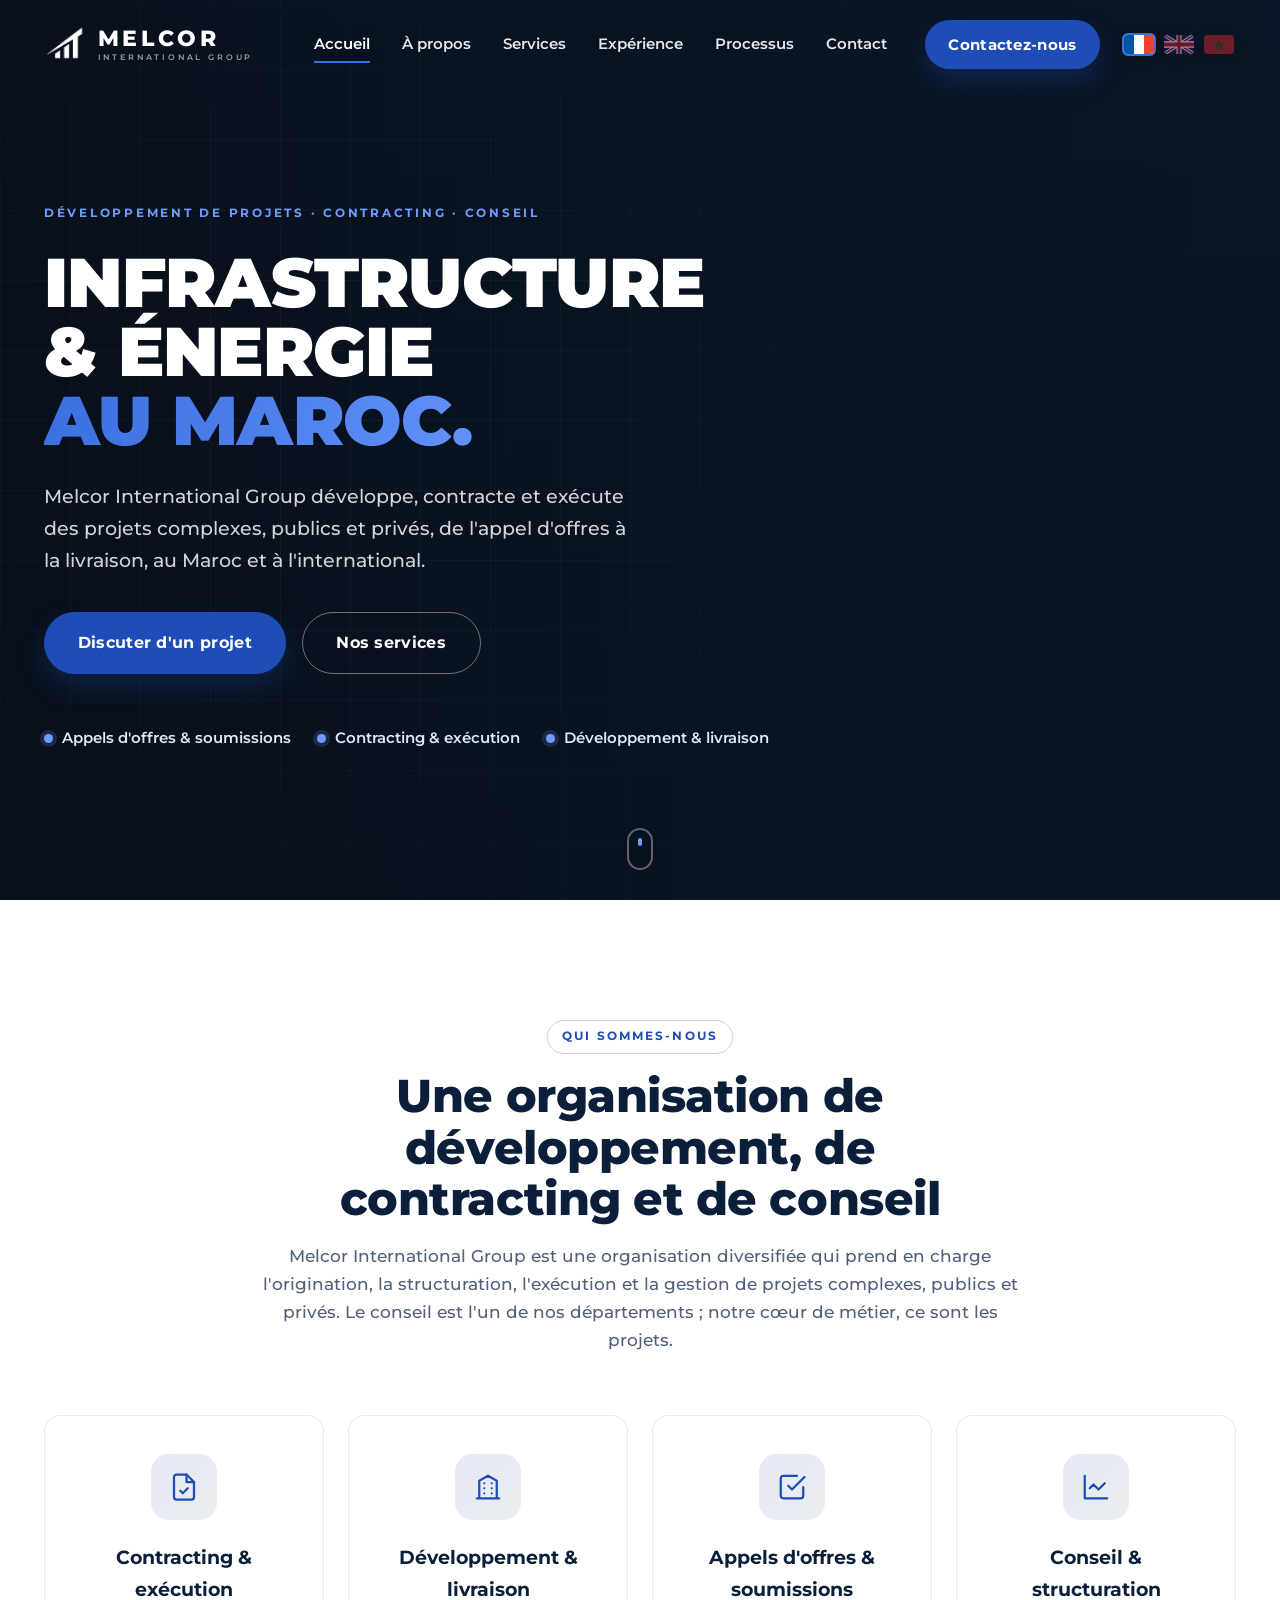
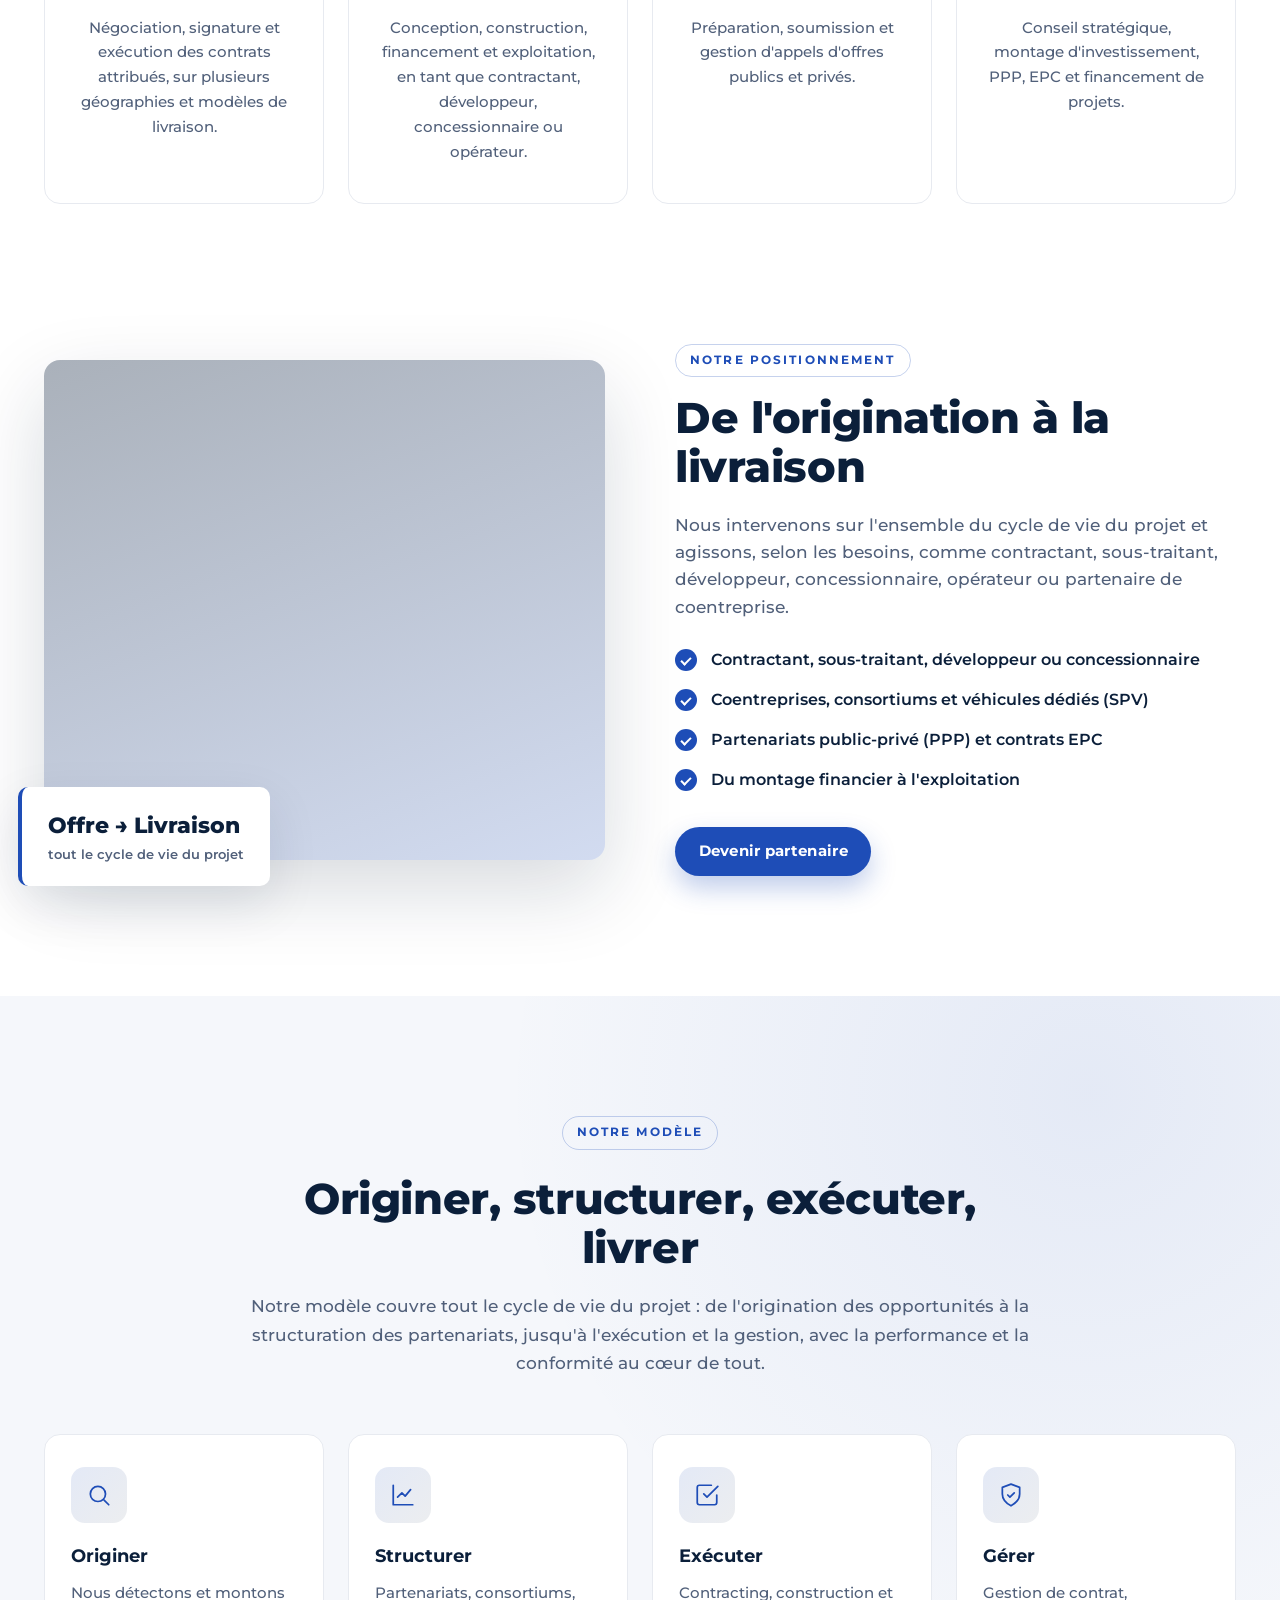
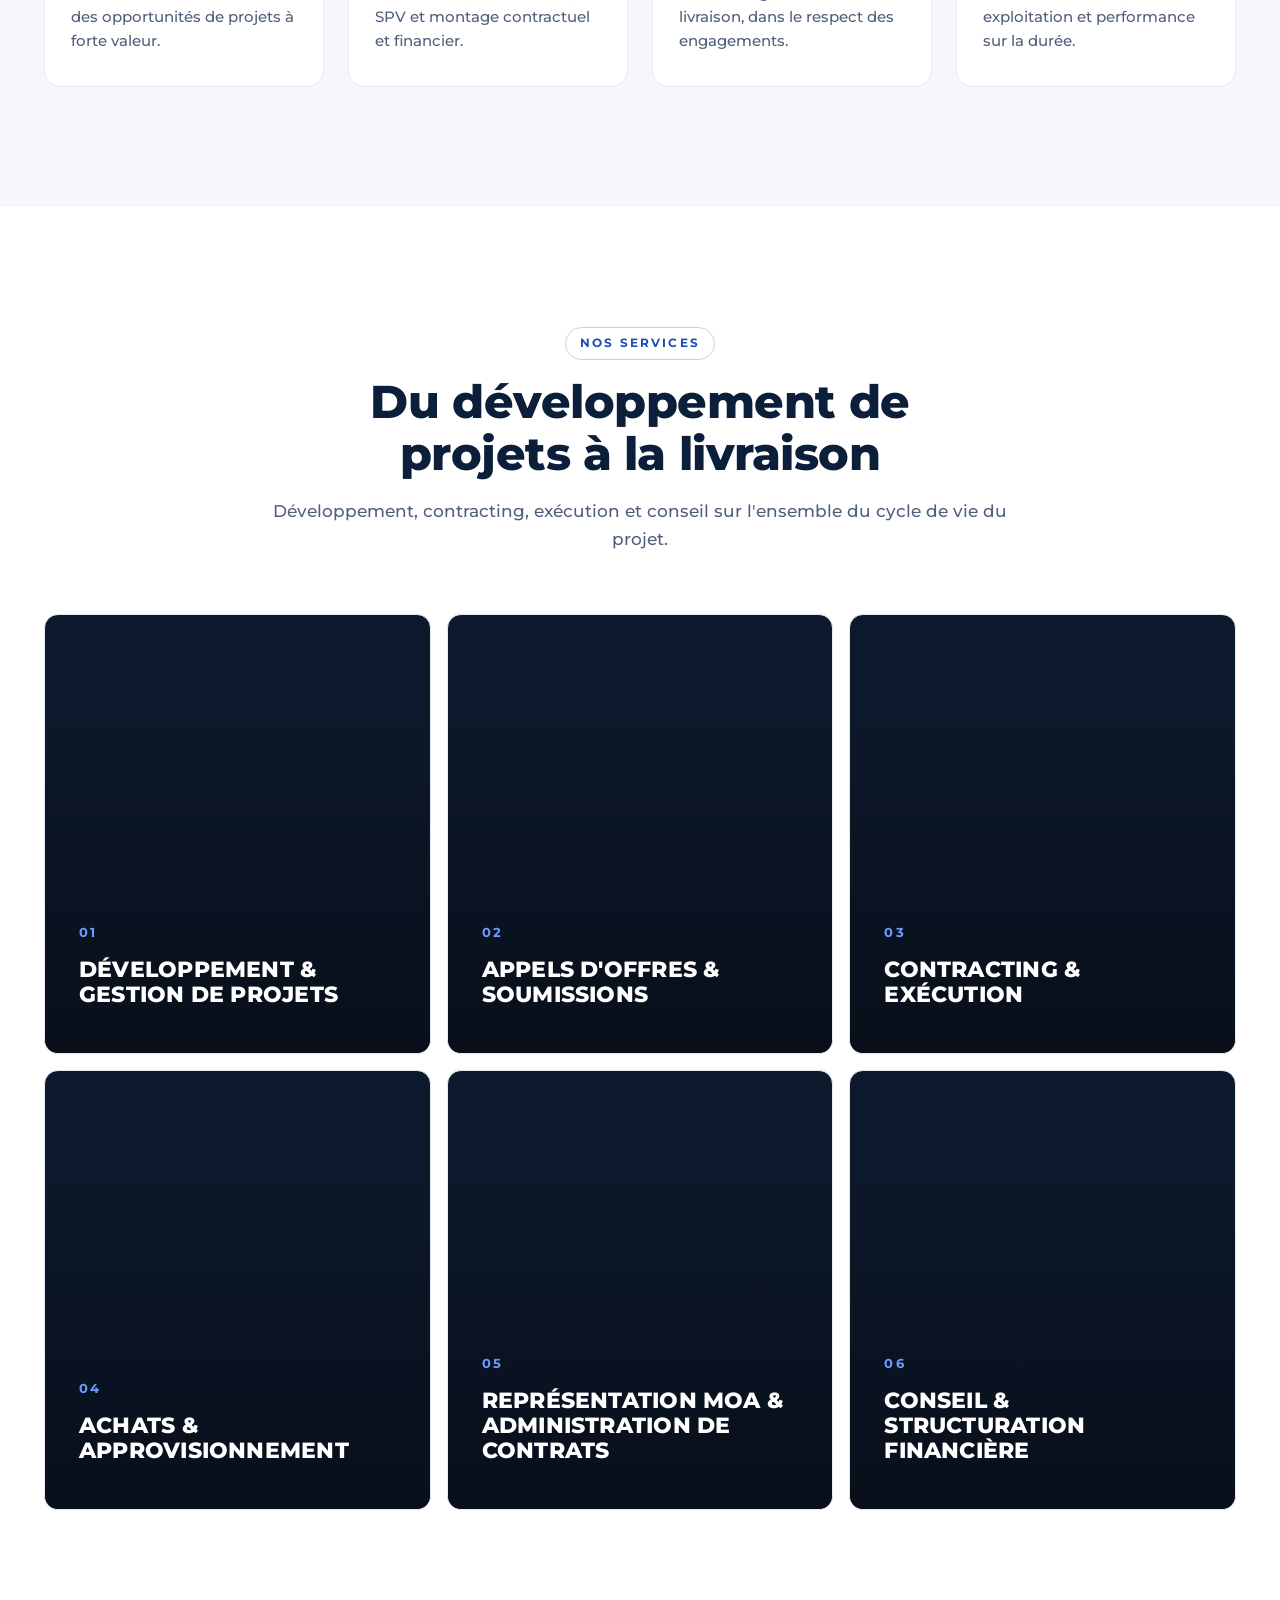
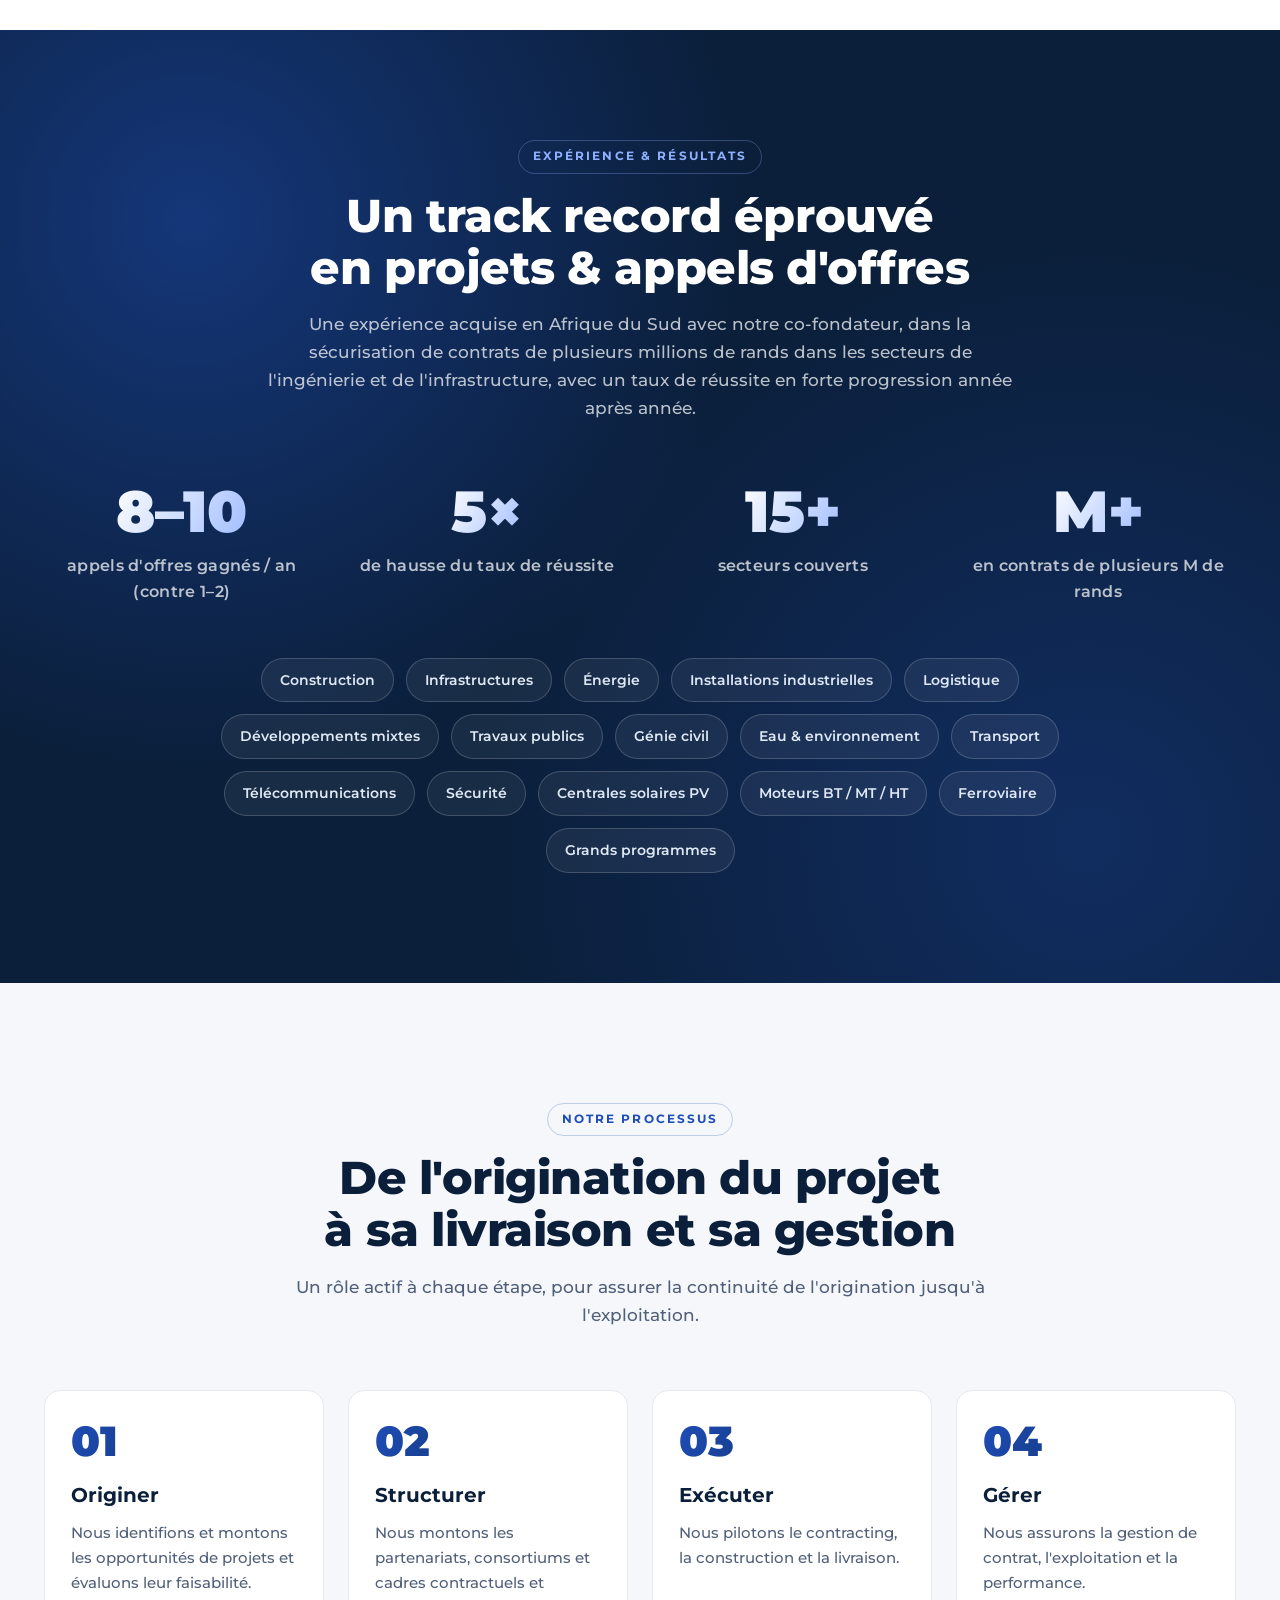
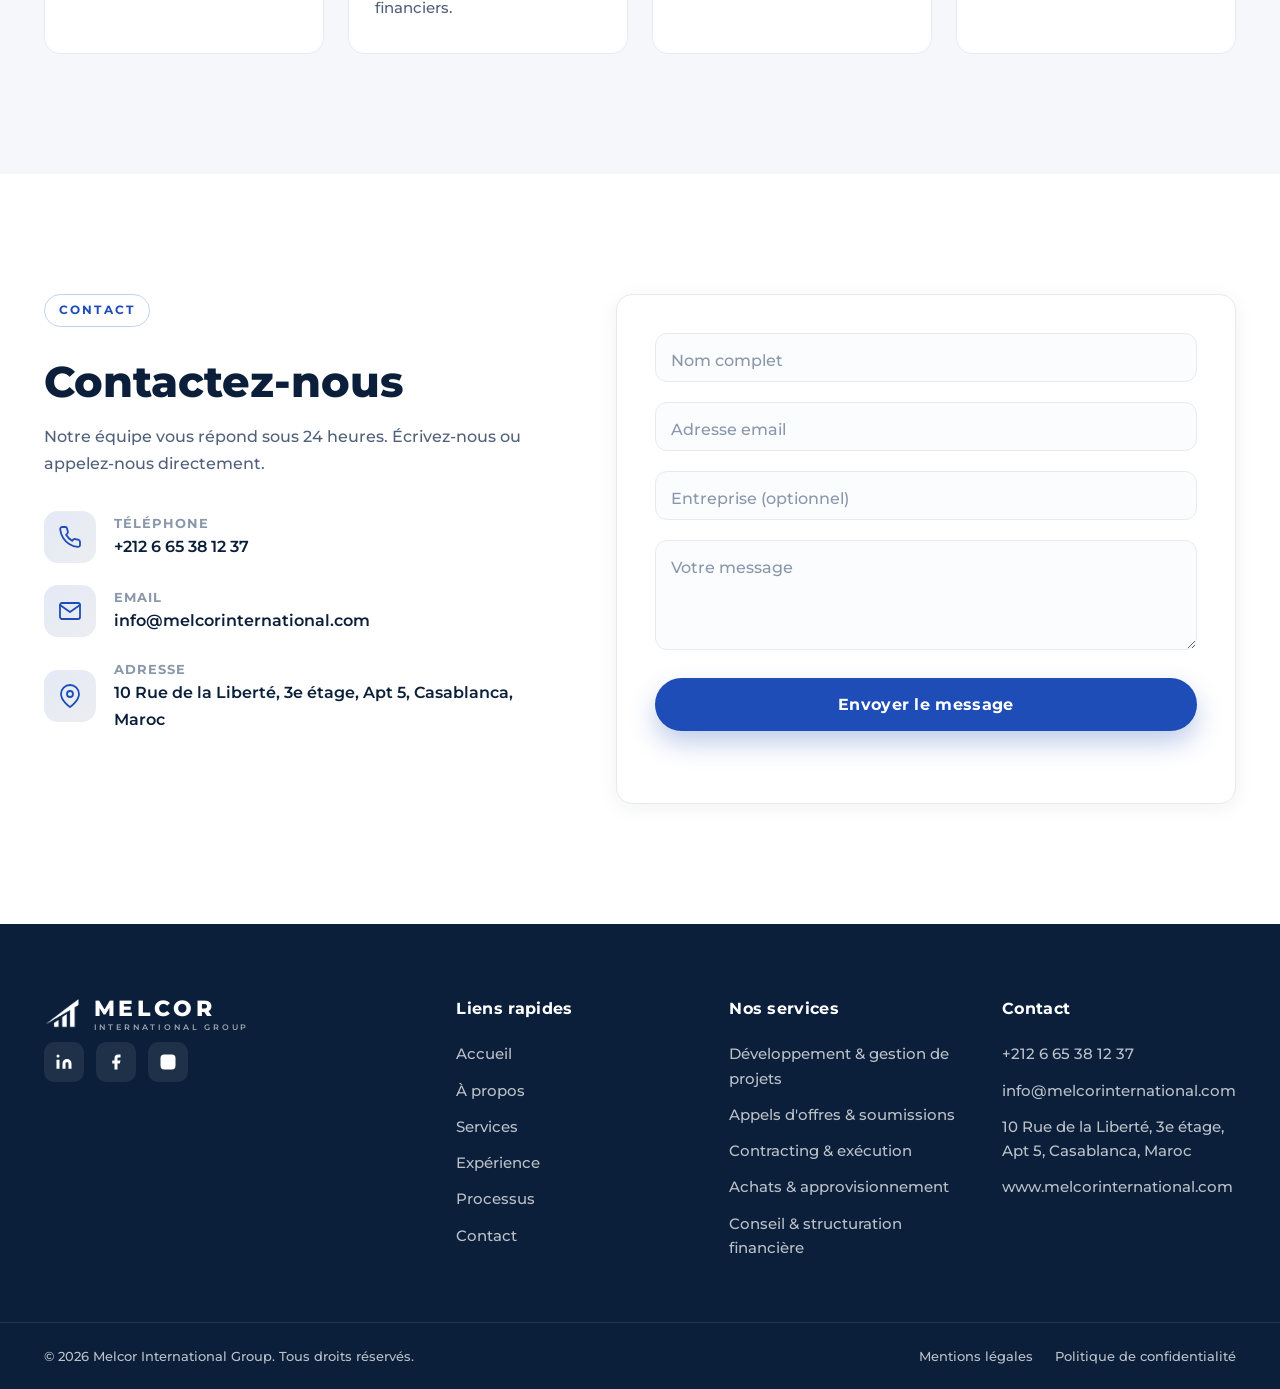
==== commit 97835aa7: "Tendering: retrait de "seuls ou en consortium et coentreprise" (FR/EN/AR) Applique au pilier et au p" ====
--- a/index.html
+++ b/index.html
@@ -152,7 +152,7 @@
               <svg viewBox="0 0 24 24"><path d="M9 11l3 3L22 4M21 12v7a2 2 0 0 1-2 2H5a2 2 0 0 1-2-2V5a2 2 0 0 1 2-2h11"/></svg>
             </div>
             <h3 data-en="Tendering & bidding" data-ar="العطاءات والمناقصات">Appels d'offres & soumissions</h3>
-            <p data-en="Preparing, submitting and managing public and private tenders, alone or in consortium and joint venture." data-ar="إعداد العطاءات العامة والخاصة وتقديمها وإدارتها، بمفردنا أو ضمن تحالفات ومشاريع مشتركة.">Préparation, soumission et gestion d'appels d'offres publics et privés, seuls ou en consortium et coentreprise.</p>
+            <p data-en="Preparing, submitting and managing public and private tenders." data-ar="إعداد العطاءات العامة والخاصة وتقديمها وإدارتها.">Préparation, soumission et gestion d'appels d'offres publics et privés.</p>
           </article>
           <article class="pillar reveal" style="--d:.35s">
             <div class="pillar__icon">
@@ -257,7 +257,7 @@
             <div class="panel__inner">
               <span class="panel__no">02</span>
               <h3 data-en="Tendering & bidding" data-ar="العطاءات والمناقصات">Appels d'offres & soumissions</h3>
-              <p data-en="Preparing, submitting and managing tenders, alone or in consortium." data-ar="إعداد العطاءات وتقديمها وإدارتها، بمفردنا أو ضمن تحالف.">Préparation, soumission et gestion d'appels d'offres, seuls ou en consortium.</p>
+              <p data-en="Preparing, submitting and managing tenders." data-ar="إعداد العطاءات وتقديمها وإدارتها.">Préparation, soumission et gestion d'appels d'offres.</p>
               <span class="panel__line"></span>
             </div>
           </article>
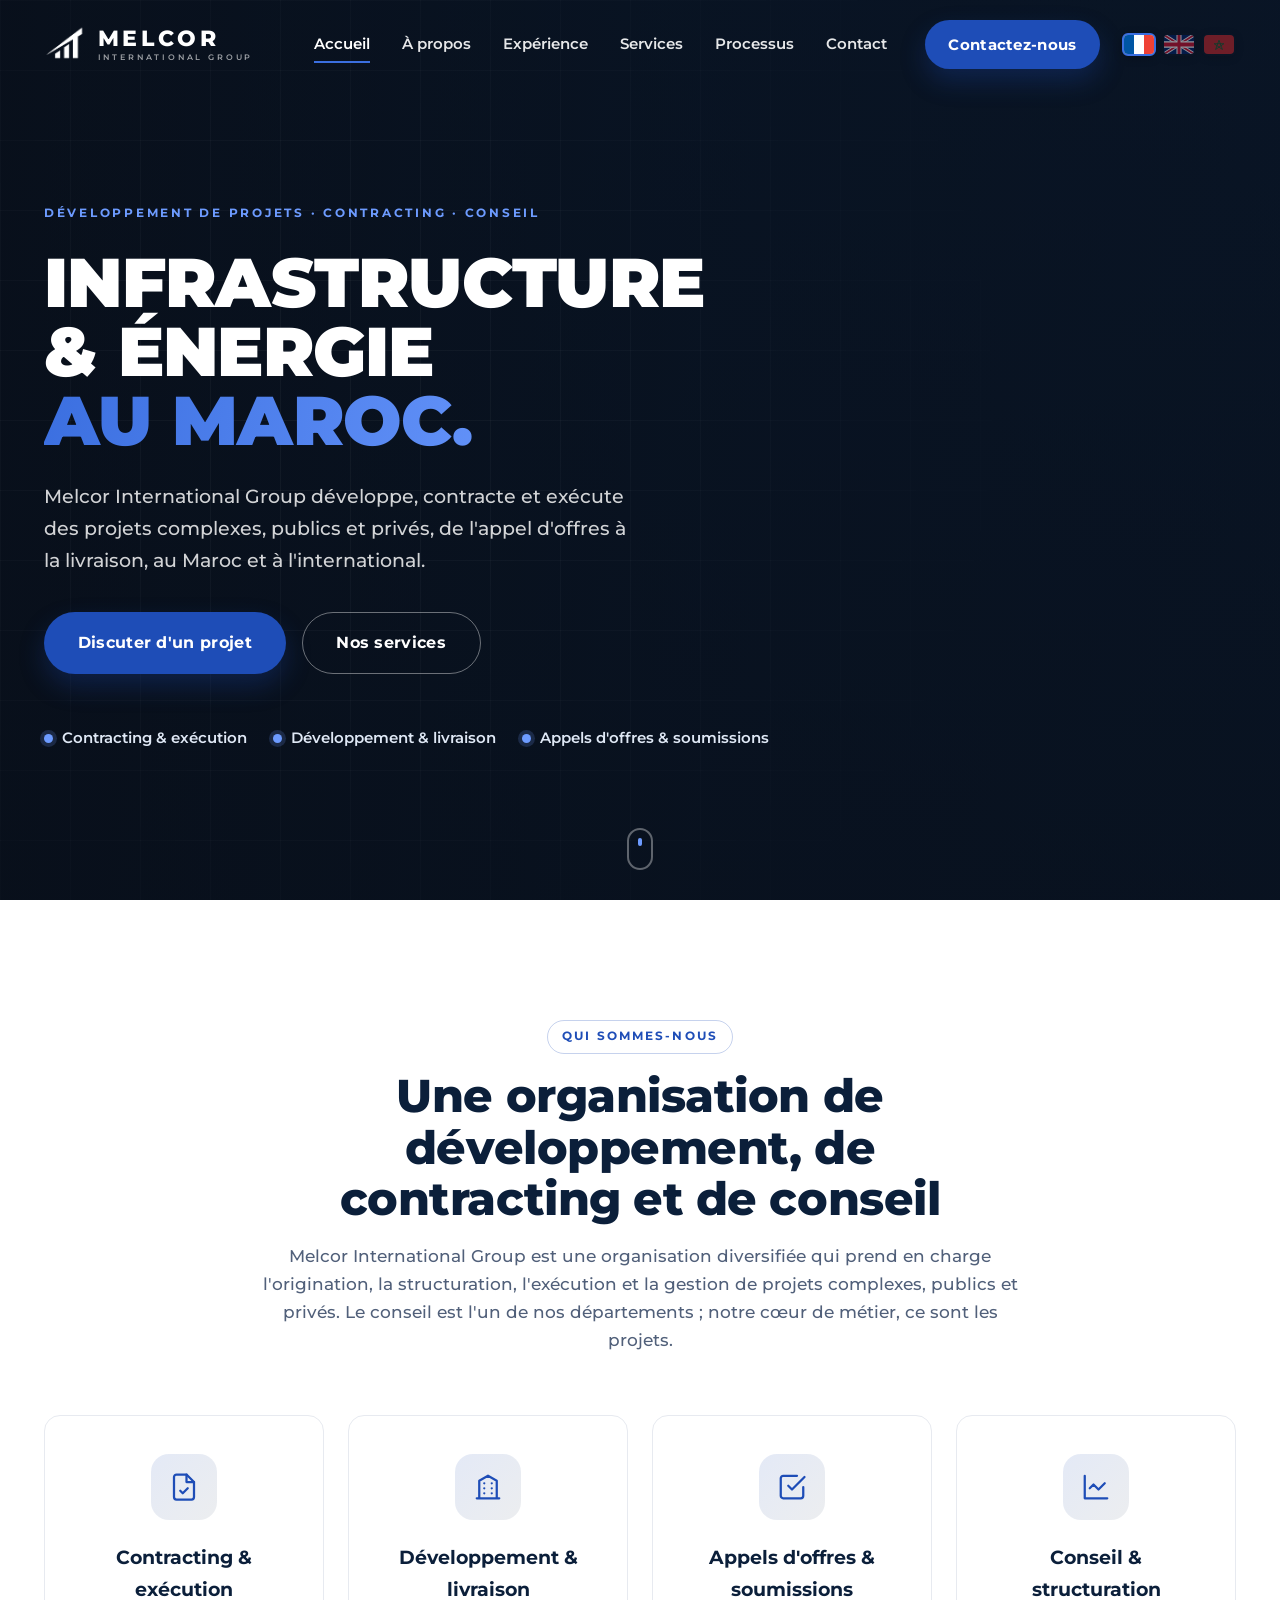
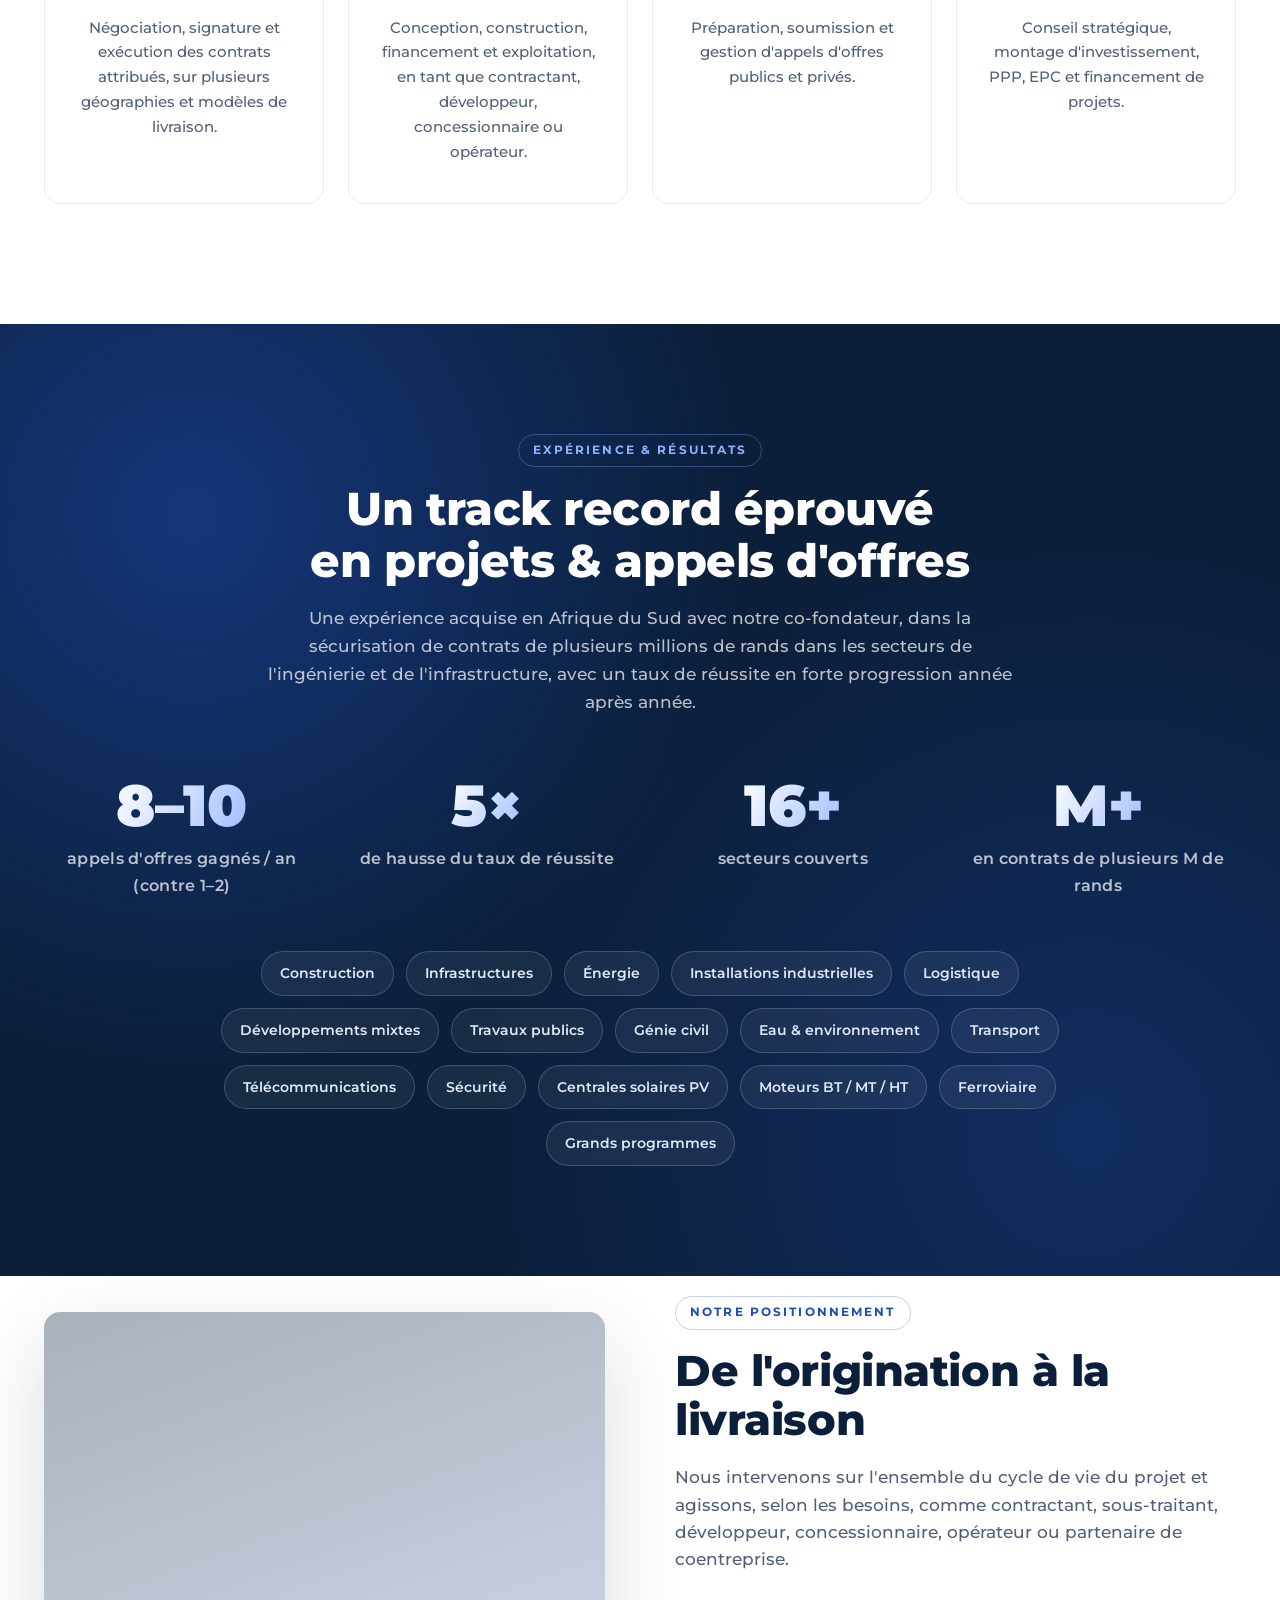
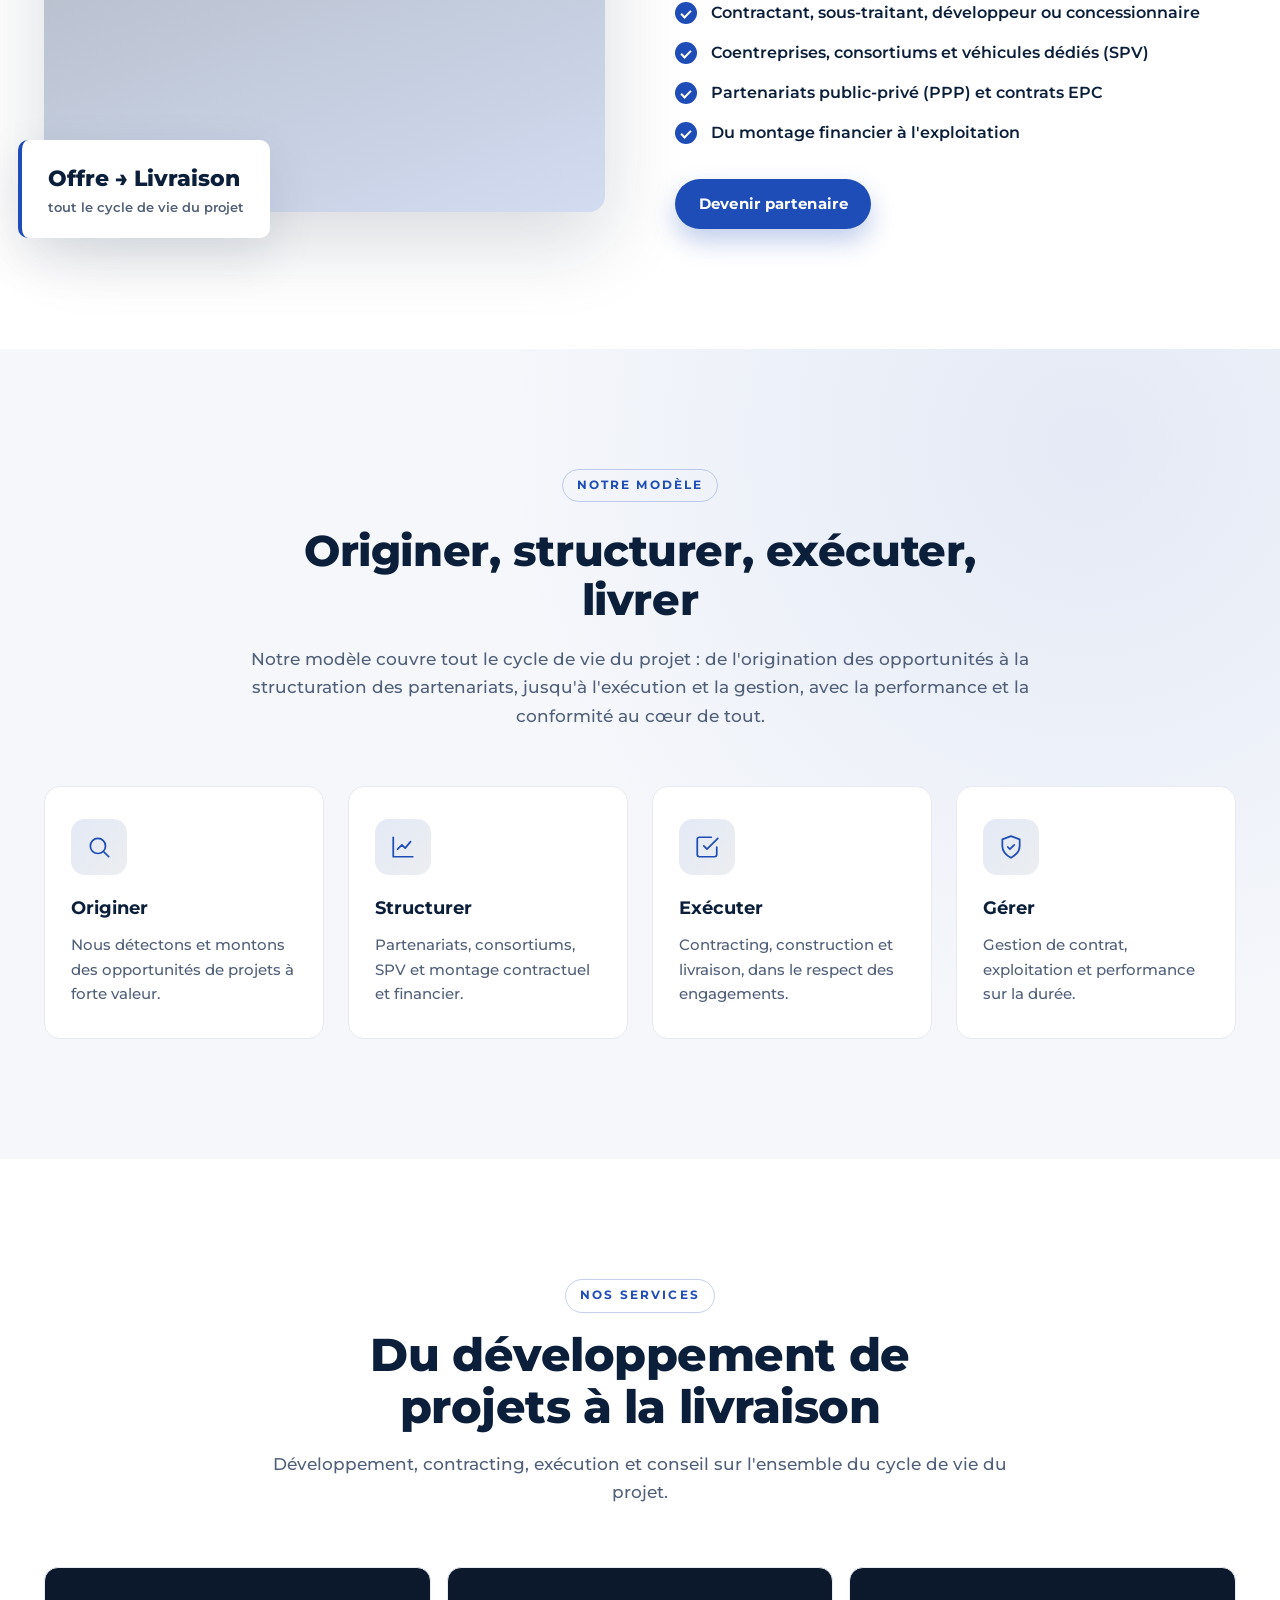
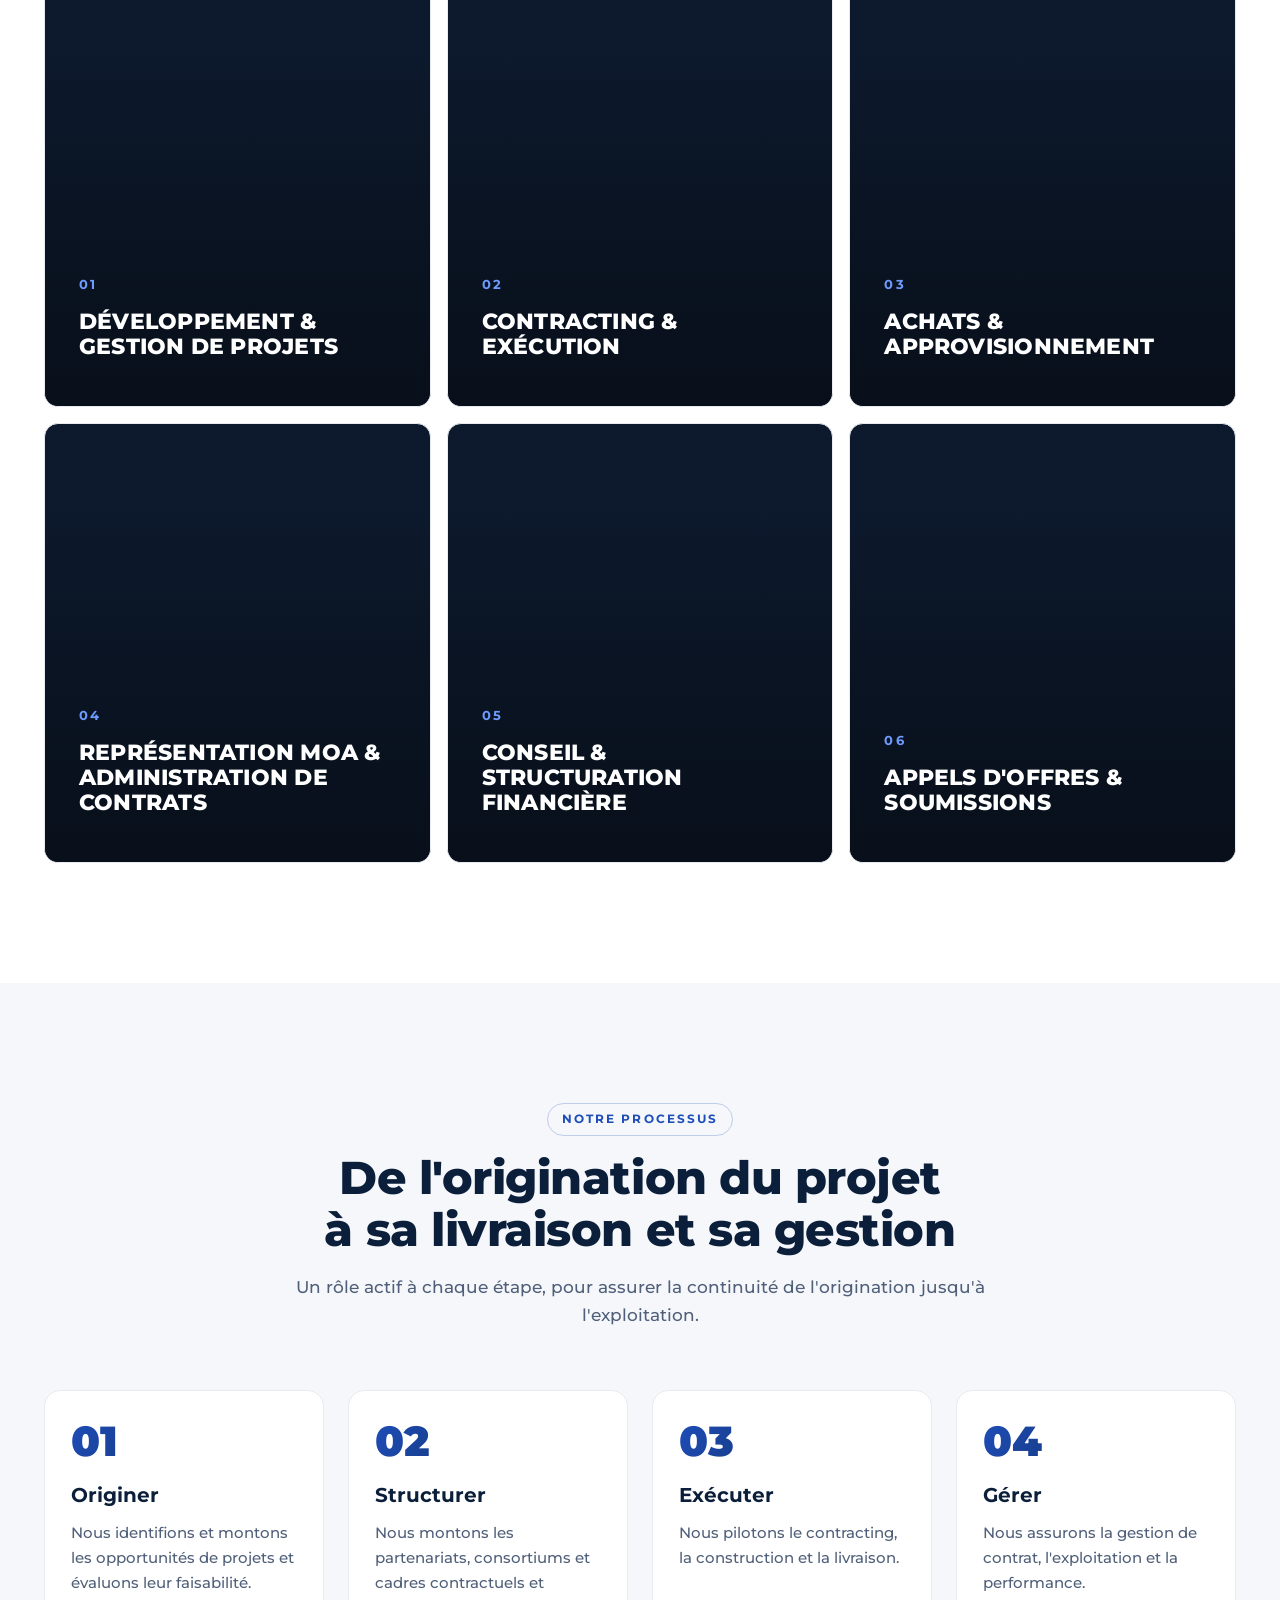
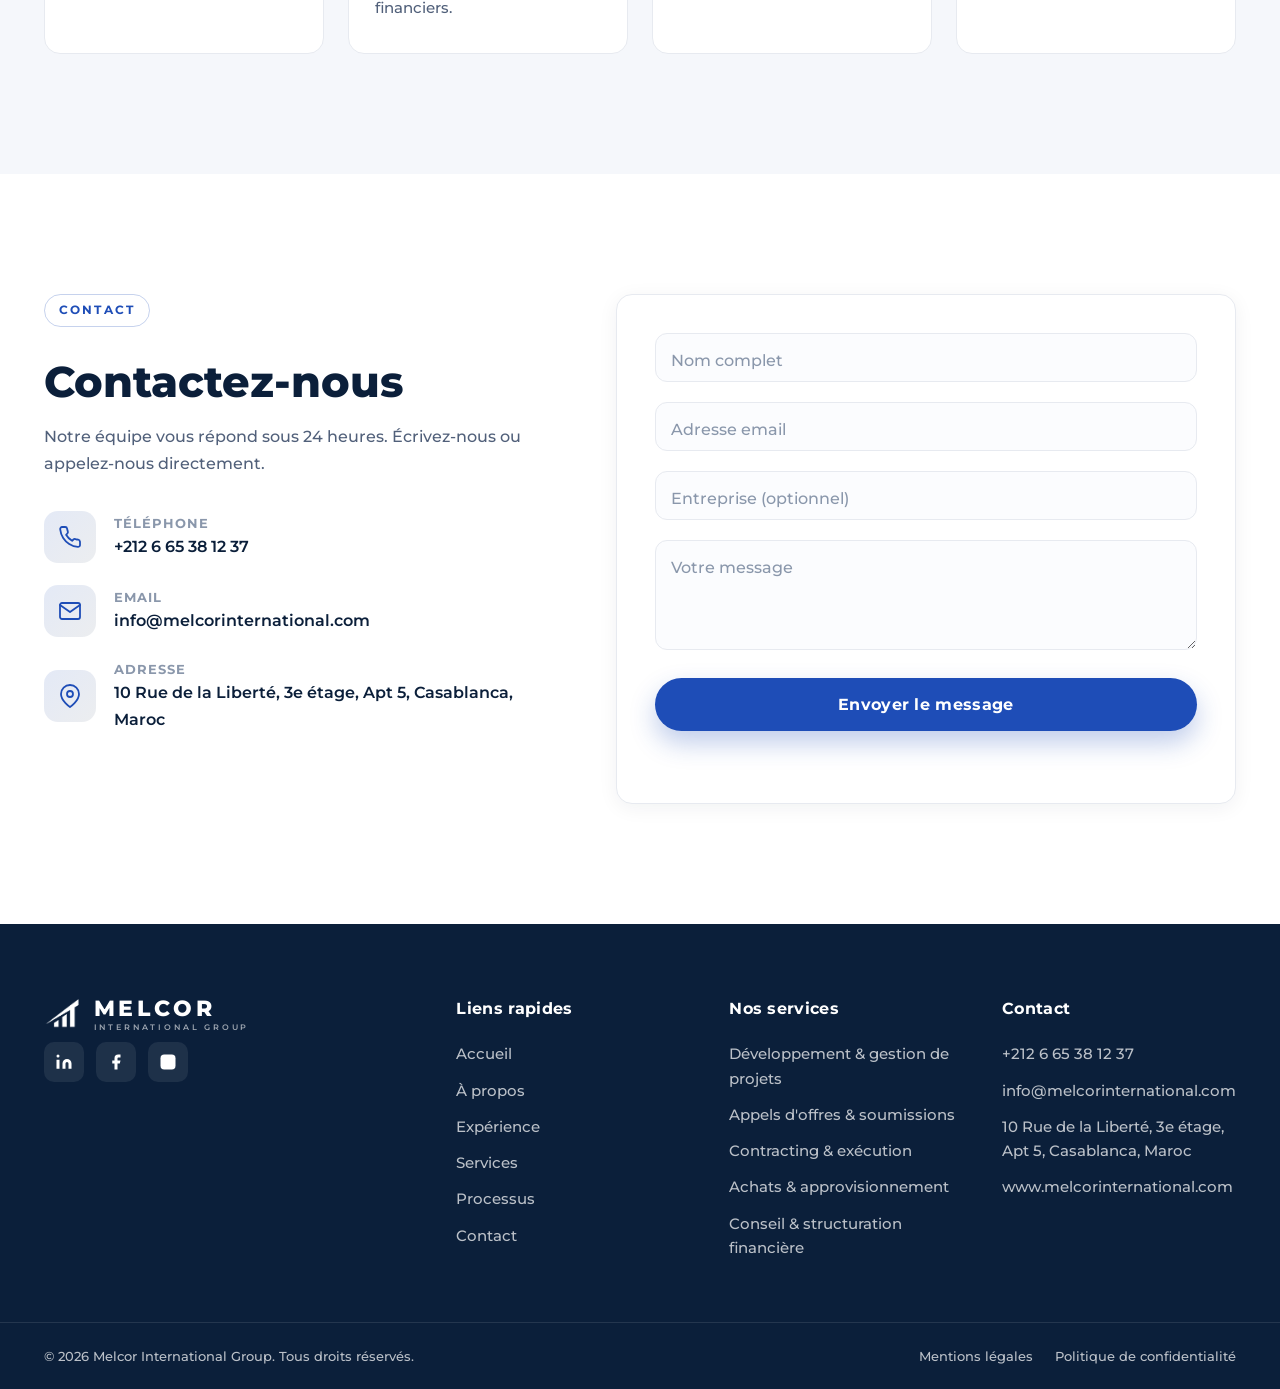
==== commit f55cf8e1: "Ajustements client: de-emphase des appels d'offres + remontee de l'experience - Hero: "Appels d'offr" ====
--- a/index.html
+++ b/index.html
@@ -50,8 +50,8 @@
       <nav class="nav" id="nav">
         <a href="#hero" class="nav__link is-active" data-en="Home" data-ar="الرئيسية">Accueil</a>
         <a href="#about" class="nav__link" data-en="About" data-ar="من نحن">À propos</a>
+        <a href="#experience" class="nav__link" data-en="Experience" data-ar="خبرتنا">Expérience</a>
         <a href="#services" class="nav__link" data-en="Services" data-ar="خدماتنا">Services</a>
-        <a href="#experience" class="nav__link" data-en="Experience" data-ar="خبرتنا">Expérience</a>
         <a href="#method" class="nav__link" data-en="Process" data-ar="منهجيتنا">Processus</a>
         <a href="#contact" class="nav__link" data-en="Contact" data-ar="اتصل بنا">Contact</a>
         <a href="#contact" class="btn btn--primary nav__cta" data-en="Get in touch" data-ar="تواصل معنا">Contactez-nous</a>
@@ -108,9 +108,9 @@
             <a href="#services" class="btn btn--ghost btn--lg" data-en="Our services" data-ar="خدماتنا">Nos services</a>
           </div>
           <div class="hero__meta reveal" style="--d:.52s">
-            <div class="hero__point"><span class="dot"></span><span data-en="Tendering & bidding" data-ar="العطاءات والمناقصات">Appels d'offres & soumissions</span></div>
             <div class="hero__point"><span class="dot"></span><span data-en="Contracting & execution" data-ar="المقاولة والتنفيذ">Contracting & exécution</span></div>
             <div class="hero__point"><span class="dot"></span><span data-en="Development & delivery" data-ar="التطوير والتسليم">Développement & livraison</span></div>
+            <div class="hero__point"><span class="dot"></span><span data-en="Tendering & bidding" data-ar="العطاءات والمناقصات">Appels d'offres & soumissions</span></div>
           </div>
         </div>
       </div>
@@ -160,146 +160,6 @@
             </div>
             <h3 data-en="Advisory & structuring" data-ar="الاستشارة والهيكلة">Conseil & structuration</h3>
             <p data-en="Strategic advisory, investment structuring, PPP, EPC and project financing." data-ar="الاستشارة الاستراتيجية وهيكلة الاستثمار والشراكات والـ EPC وتمويل المشاريع.">Conseil stratégique, montage d'investissement, PPP, EPC et financement de projets.</p>
-          </article>
-        </div>
-      </div>
-    </section>
-
-    <!-- ===================== POSITIONING (SPLIT) ===================== -->
-    <section class="about">
-      <div class="container about__grid">
-        <div class="about__media reveal">
-          <div class="about__img"></div>
-          <div class="about__badge">
-            <strong data-en="Bid → Delivery" data-ar="من العطاء إلى التسليم">Offre → Livraison</strong>
-            <span data-en="full project lifecycle" data-ar="كامل دورة حياة المشروع">tout le cycle de vie du projet</span>
-          </div>
-        </div>
-        <div class="about__content reveal" style="--d:.15s">
-          <span class="section-head__tag" data-en="Our positioning" data-ar="موقعنا">Notre positionnement</span>
-          <h2 data-en="From origination to delivery" data-ar="من النشأة إلى التسليم">De l'origination à la livraison</h2>
-          <p data-en="We operate across the full project lifecycle, acting as contractor, subcontractor, developer, concessionaire, operator or joint-venture partner as needed." data-ar="نعمل على كامل دورة حياة المشروع، ونتصرّف حسب الحاجة كمقاول أو مقاول من الباطن أو مطوّر أو صاحب امتياز أو مشغّل أو شريك في مشروع مشترك.">
-            Nous intervenons sur l'ensemble du cycle de vie du projet et agissons, selon les besoins,
-            comme contractant, sous-traitant, développeur, concessionnaire, opérateur ou partenaire de coentreprise.
-          </p>
-          <ul class="checklist">
-            <li data-en="Contractor, subcontractor, developer or concessionaire" data-ar="مقاول، مقاول من الباطن، مطوّر أو صاحب امتياز">Contractant, sous-traitant, développeur ou concessionnaire</li>
-            <li data-en="Joint ventures, consortiums and special purpose vehicles (SPVs)" data-ar="مشاريع مشتركة وتحالفات وكيانات ذات غرض خاص (SPV)">Coentreprises, consortiums et véhicules dédiés (SPV)</li>
-            <li data-en="Public-private partnerships (PPP) and EPC contracts" data-ar="شراكات بين القطاعين العام والخاص (PPP) وعقود EPC">Partenariats public-privé (PPP) et contrats EPC</li>
-            <li data-en="From financial structuring to operation" data-ar="من الهيكلة المالية إلى التشغيل">Du montage financier à l'exploitation</li>
-          </ul>
-          <a href="#contact" class="btn btn--primary" data-en="Partner with us" data-ar="كن شريكاً">Devenir partenaire</a>
-        </div>
-      </div>
-    </section>
-
-    <!-- ===================== MODEL & VALUES ===================== -->
-    <section class="mission" id="mission">
-      <div class="mission__bg" aria-hidden="true"></div>
-      <div class="container">
-        <div class="mission__lead reveal">
-          <span class="section-head__tag" data-en="Our model" data-ar="نموذجنا">Notre modèle</span>
-          <h2 data-en="Originate, structure, execute, deliver" data-ar="النشأة، الهيكلة، التنفيذ، التسليم">Originer, structurer, exécuter, livrer</h2>
-          <p data-en="Our model spans the full project lifecycle: from originating opportunities to structuring partnerships, through execution and management, with performance and compliance at the core." data-ar="يغطّي نموذجنا كامل دورة حياة المشروع: من نشأة الفرص إلى هيكلة الشراكات، مروراً بالتنفيذ والإدارة، مع الأداء والامتثال في الصميم.">
-            Notre modèle couvre tout le cycle de vie du projet : de l'origination des opportunités à la
-            structuration des partenariats, jusqu'à l'exécution et la gestion, avec la performance et la
-            conformité au cœur de tout.
-          </p>
-        </div>
-
-        <div class="values__grid">
-          <article class="value reveal" style="--d:.05s">
-            <span class="value__ic"><svg viewBox="0 0 24 24"><circle cx="11" cy="11" r="7"/><path d="m21 21-4.3-4.3"/></svg></span>
-            <h3 data-en="Originate" data-ar="النشأة">Originer</h3>
-            <p data-en="We identify and originate high-value project opportunities." data-ar="نكتشف فرص المشاريع عالية القيمة ونؤسّسها.">Nous détectons et montons des opportunités de projets à forte valeur.</p>
-          </article>
-          <article class="value reveal" style="--d:.13s">
-            <span class="value__ic"><svg viewBox="0 0 24 24"><path d="M3 3v18h18"/><path d="m7 14 4-4 3 3 5-6"/></svg></span>
-            <h3 data-en="Structure" data-ar="الهيكلة">Structurer</h3>
-            <p data-en="Partnerships, consortiums, SPVs and contractual and financial structuring." data-ar="الشراكات والتحالفات والكيانات ذات الغرض الخاص والهيكلة التعاقدية والمالية.">Partenariats, consortiums, SPV et montage contractuel et financier.</p>
-          </article>
-          <article class="value reveal" style="--d:.21s">
-            <span class="value__ic"><svg viewBox="0 0 24 24"><path d="M9 11l3 3L22 4M21 12v7a2 2 0 0 1-2 2H5a2 2 0 0 1-2-2V5a2 2 0 0 1 2-2h11"/></svg></span>
-            <h3 data-en="Execute" data-ar="التنفيذ">Exécuter</h3>
-            <p data-en="Contracting, construction and delivery, true to commitments." data-ar="المقاولة والبناء والتسليم، وفق الالتزامات.">Contracting, construction et livraison, dans le respect des engagements.</p>
-          </article>
-          <article class="value reveal" style="--d:.29s">
-            <span class="value__ic"><svg viewBox="0 0 24 24"><path d="M12 2 4 5v6c0 5 3.5 8.5 8 11 4.5-2.5 8-6 8-11V5l-8-3Z"/><path d="m9 12 2 2 4-4"/></svg></span>
-            <h3 data-en="Manage" data-ar="الإدارة">Gérer</h3>
-            <p data-en="Contract management, operation and long-term performance." data-ar="إدارة العقود والتشغيل والأداء على المدى الطويل.">Gestion de contrat, exploitation et performance sur la durée.</p>
-          </article>
-        </div>
-      </div>
-    </section>
-
-    <!-- ===================== SERVICES ===================== -->
-    <section class="services" id="services">
-      <div class="container">
-        <div class="section-head reveal">
-          <span class="section-head__tag" data-en="Our services" data-ar="خدماتنا">Nos services</span>
-          <h2 data-en="From project development to delivery" data-ar="من تطوير المشاريع إلى التسليم">Du développement de projets à la livraison</h2>
-          <p data-en="Development, contracting, execution and advisory across the full project lifecycle." data-ar="التطوير والمقاولة والتنفيذ والاستشارة على كامل دورة حياة المشروع.">Développement, contracting, exécution et conseil sur l'ensemble du cycle de vie du projet.</p>
-        </div>
-
-        <div class="panels">
-          <article class="panel reveal" style="--d:.05s">
-            <div class="panel__bg" style="background-image:url('https://images.unsplash.com/photo-1504307651254-35680f356dfd?auto=format&fit=crop&w=800&q=80')"></div>
-            <div class="panel__inner">
-              <span class="panel__no">01</span>
-              <h3 data-en="Project & development management" data-ar="تطوير وإدارة المشاريع">Développement & gestion de projets</h3>
-              <p data-en="End-to-end project leadership: development, planning, coordination and delivery." data-ar="قيادة شاملة للمشاريع: التطوير والتخطيط والتنسيق والتسليم.">Pilotage complet des projets : développement, planification, coordination et livraison.</p>
-              <span class="panel__line"></span>
-            </div>
-          </article>
-
-          <article class="panel reveal" style="--d:.12s">
-            <div class="panel__bg" style="background-image:url('https://images.unsplash.com/photo-1450101499163-c8848c66ca85?auto=format&fit=crop&w=800&q=80')"></div>
-            <div class="panel__inner">
-              <span class="panel__no">02</span>
-              <h3 data-en="Tendering & bidding" data-ar="العطاءات والمناقصات">Appels d'offres & soumissions</h3>
-              <p data-en="Preparing, submitting and managing tenders." data-ar="إعداد العطاءات وتقديمها وإدارتها.">Préparation, soumission et gestion d'appels d'offres.</p>
-              <span class="panel__line"></span>
-            </div>
-          </article>
-
-          <article class="panel reveal" style="--d:.19s">
-            <div class="panel__bg" style="background-image:url('https://images.unsplash.com/photo-1541888946425-d81bb19240f5?auto=format&fit=crop&w=800&q=80')"></div>
-            <div class="panel__inner">
-              <span class="panel__no">03</span>
-              <h3 data-en="Contracting & execution" data-ar="المقاولة والتنفيذ">Contracting & exécution</h3>
-              <p data-en="Negotiating and performing awarded contracts, as contractor or partner." data-ar="التفاوض على العقود المسنَدة وتنفيذها، كمقاول أو شريك.">Négociation et exécution des contrats attribués, en tant que contractant ou partenaire.</p>
-              <span class="panel__line"></span>
-            </div>
-          </article>
-
-          <article class="panel reveal" style="--d:.05s">
-            <div class="panel__bg" style="background-image:url('https://images.unsplash.com/photo-1553413077-190dd305871c?auto=format&fit=crop&w=800&q=80')"></div>
-            <div class="panel__inner">
-              <span class="panel__no">04</span>
-              <h3 data-en="Procurement management" data-ar="المشتريات والتوريد">Achats & approvisionnement</h3>
-              <p data-en="Procurement strategy, equipment sourcing and delivery coordination." data-ar="استراتيجية المشتريات وتوريد المعدّات وتنسيق التسليم.">Stratégie d'achats, sourcing d'équipements et coordination de la livraison.</p>
-              <span class="panel__line"></span>
-            </div>
-          </article>
-
-          <article class="panel reveal" style="--d:.12s">
-            <div class="panel__bg" style="background-image:url('https://images.unsplash.com/photo-1521791136064-7986c2920216?auto=format&fit=crop&w=800&q=80')"></div>
-            <div class="panel__inner">
-              <span class="panel__no">05</span>
-              <h3 data-en="Owner's representation & contract admin" data-ar="تمثيل صاحب المشروع وإدارة العقود">Représentation MOA & administration de contrats</h3>
-              <p data-en="Owner's representation, contract administration and stakeholder management." data-ar="تمثيل صاحب المشروع وإدارة العقود وإدارة الأطراف المعنية.">Représentation du maître d'ouvrage, administration des contrats et gestion des parties prenantes.</p>
-              <span class="panel__line"></span>
-            </div>
-          </article>
-
-          <article class="panel reveal" style="--d:.19s">
-            <div class="panel__bg" style="background-image:url('https://images.unsplash.com/photo-1554224155-6726b3ff858f?auto=format&fit=crop&w=800&q=80')"></div>
-            <div class="panel__inner">
-              <span class="panel__no">06</span>
-              <h3 data-en="Advisory & financial structuring" data-ar="الاستشارة والهيكلة المالية">Conseil & structuration financière</h3>
-              <p data-en="Strategic advisory, PPP, EPC, investment structuring and project financing." data-ar="الاستشارة الاستراتيجية والـ PPP والـ EPC وهيكلة الاستثمار وتمويل المشاريع.">Conseil stratégique, PPP, EPC, montage d'investissement et financement de projets.</p>
-              <span class="panel__line"></span>
-            </div>
           </article>
         </div>
       </div>
@@ -347,6 +207,146 @@
       </div>
     </section>
 
+    <!-- ===================== POSITIONING (SPLIT) ===================== -->
+    <section class="about">
+      <div class="container about__grid">
+        <div class="about__media reveal">
+          <div class="about__img"></div>
+          <div class="about__badge">
+            <strong data-en="Bid → Delivery" data-ar="من العطاء إلى التسليم">Offre → Livraison</strong>
+            <span data-en="full project lifecycle" data-ar="كامل دورة حياة المشروع">tout le cycle de vie du projet</span>
+          </div>
+        </div>
+        <div class="about__content reveal" style="--d:.15s">
+          <span class="section-head__tag" data-en="Our positioning" data-ar="موقعنا">Notre positionnement</span>
+          <h2 data-en="From origination to delivery" data-ar="من النشأة إلى التسليم">De l'origination à la livraison</h2>
+          <p data-en="We operate across the full project lifecycle, acting as contractor, subcontractor, developer, concessionaire, operator or joint-venture partner as needed." data-ar="نعمل على كامل دورة حياة المشروع، ونتصرّف حسب الحاجة كمقاول أو مقاول من الباطن أو مطوّر أو صاحب امتياز أو مشغّل أو شريك في مشروع مشترك.">
+            Nous intervenons sur l'ensemble du cycle de vie du projet et agissons, selon les besoins,
+            comme contractant, sous-traitant, développeur, concessionnaire, opérateur ou partenaire de coentreprise.
+          </p>
+          <ul class="checklist">
+            <li data-en="Contractor, subcontractor, developer or concessionaire" data-ar="مقاول، مقاول من الباطن، مطوّر أو صاحب امتياز">Contractant, sous-traitant, développeur ou concessionnaire</li>
+            <li data-en="Joint ventures, consortiums and special purpose vehicles (SPVs)" data-ar="مشاريع مشتركة وتحالفات وكيانات ذات غرض خاص (SPV)">Coentreprises, consortiums et véhicules dédiés (SPV)</li>
+            <li data-en="Public-private partnerships (PPP) and EPC contracts" data-ar="شراكات بين القطاعين العام والخاص (PPP) وعقود EPC">Partenariats public-privé (PPP) et contrats EPC</li>
+            <li data-en="From financial structuring to operation" data-ar="من الهيكلة المالية إلى التشغيل">Du montage financier à l'exploitation</li>
+          </ul>
+          <a href="#contact" class="btn btn--primary" data-en="Partner with us" data-ar="كن شريكاً">Devenir partenaire</a>
+        </div>
+      </div>
+    </section>
+
+    <!-- ===================== MODEL & VALUES ===================== -->
+    <section class="mission" id="mission">
+      <div class="mission__bg" aria-hidden="true"></div>
+      <div class="container">
+        <div class="mission__lead reveal">
+          <span class="section-head__tag" data-en="Our model" data-ar="نموذجنا">Notre modèle</span>
+          <h2 data-en="Originate, structure, execute, deliver" data-ar="النشأة، الهيكلة، التنفيذ، التسليم">Originer, structurer, exécuter, livrer</h2>
+          <p data-en="Our model spans the full project lifecycle: from originating opportunities to structuring partnerships, through execution and management, with performance and compliance at the core." data-ar="يغطّي نموذجنا كامل دورة حياة المشروع: من نشأة الفرص إلى هيكلة الشراكات، مروراً بالتنفيذ والإدارة، مع الأداء والامتثال في الصميم.">
+            Notre modèle couvre tout le cycle de vie du projet : de l'origination des opportunités à la
+            structuration des partenariats, jusqu'à l'exécution et la gestion, avec la performance et la
+            conformité au cœur de tout.
+          </p>
+        </div>
+
+        <div class="values__grid">
+          <article class="value reveal" style="--d:.05s">
+            <span class="value__ic"><svg viewBox="0 0 24 24"><circle cx="11" cy="11" r="7"/><path d="m21 21-4.3-4.3"/></svg></span>
+            <h3 data-en="Originate" data-ar="النشأة">Originer</h3>
+            <p data-en="We identify and originate high-value project opportunities." data-ar="نكتشف فرص المشاريع عالية القيمة ونؤسّسها.">Nous détectons et montons des opportunités de projets à forte valeur.</p>
+          </article>
+          <article class="value reveal" style="--d:.13s">
+            <span class="value__ic"><svg viewBox="0 0 24 24"><path d="M3 3v18h18"/><path d="m7 14 4-4 3 3 5-6"/></svg></span>
+            <h3 data-en="Structure" data-ar="الهيكلة">Structurer</h3>
+            <p data-en="Partnerships, consortiums, SPVs and contractual and financial structuring." data-ar="الشراكات والتحالفات والكيانات ذات الغرض الخاص والهيكلة التعاقدية والمالية.">Partenariats, consortiums, SPV et montage contractuel et financier.</p>
+          </article>
+          <article class="value reveal" style="--d:.21s">
+            <span class="value__ic"><svg viewBox="0 0 24 24"><path d="M9 11l3 3L22 4M21 12v7a2 2 0 0 1-2 2H5a2 2 0 0 1-2-2V5a2 2 0 0 1 2-2h11"/></svg></span>
+            <h3 data-en="Execute" data-ar="التنفيذ">Exécuter</h3>
+            <p data-en="Contracting, construction and delivery, true to commitments." data-ar="المقاولة والبناء والتسليم، وفق الالتزامات.">Contracting, construction et livraison, dans le respect des engagements.</p>
+          </article>
+          <article class="value reveal" style="--d:.29s">
+            <span class="value__ic"><svg viewBox="0 0 24 24"><path d="M12 2 4 5v6c0 5 3.5 8.5 8 11 4.5-2.5 8-6 8-11V5l-8-3Z"/><path d="m9 12 2 2 4-4"/></svg></span>
+            <h3 data-en="Manage" data-ar="الإدارة">Gérer</h3>
+            <p data-en="Contract management, operation and long-term performance." data-ar="إدارة العقود والتشغيل والأداء على المدى الطويل.">Gestion de contrat, exploitation et performance sur la durée.</p>
+          </article>
+        </div>
+      </div>
+    </section>
+
+    <!-- ===================== SERVICES ===================== -->
+    <section class="services" id="services">
+      <div class="container">
+        <div class="section-head reveal">
+          <span class="section-head__tag" data-en="Our services" data-ar="خدماتنا">Nos services</span>
+          <h2 data-en="From project development to delivery" data-ar="من تطوير المشاريع إلى التسليم">Du développement de projets à la livraison</h2>
+          <p data-en="Development, contracting, execution and advisory across the full project lifecycle." data-ar="التطوير والمقاولة والتنفيذ والاستشارة على كامل دورة حياة المشروع.">Développement, contracting, exécution et conseil sur l'ensemble du cycle de vie du projet.</p>
+        </div>
+
+        <div class="panels">
+          <article class="panel reveal" style="--d:.05s">
+            <div class="panel__bg" style="background-image:url('https://images.unsplash.com/photo-1504307651254-35680f356dfd?auto=format&fit=crop&w=800&q=80')"></div>
+            <div class="panel__inner">
+              <span class="panel__no">01</span>
+              <h3 data-en="Project & development management" data-ar="تطوير وإدارة المشاريع">Développement & gestion de projets</h3>
+              <p data-en="End-to-end project leadership: development, planning, coordination and delivery." data-ar="قيادة شاملة للمشاريع: التطوير والتخطيط والتنسيق والتسليم.">Pilotage complet des projets : développement, planification, coordination et livraison.</p>
+              <span class="panel__line"></span>
+            </div>
+          </article>
+
+          <article class="panel reveal" style="--d:.12s">
+            <div class="panel__bg" style="background-image:url('https://images.unsplash.com/photo-1541888946425-d81bb19240f5?auto=format&fit=crop&w=800&q=80')"></div>
+            <div class="panel__inner">
+              <span class="panel__no">02</span>
+              <h3 data-en="Contracting & execution" data-ar="المقاولة والتنفيذ">Contracting & exécution</h3>
+              <p data-en="Negotiating and performing awarded contracts, as contractor or partner." data-ar="التفاوض على العقود المسنَدة وتنفيذها، كمقاول أو شريك.">Négociation et exécution des contrats attribués, en tant que contractant ou partenaire.</p>
+              <span class="panel__line"></span>
+            </div>
+          </article>
+
+          <article class="panel reveal" style="--d:.19s">
+            <div class="panel__bg" style="background-image:url('https://images.unsplash.com/photo-1553413077-190dd305871c?auto=format&fit=crop&w=800&q=80')"></div>
+            <div class="panel__inner">
+              <span class="panel__no">03</span>
+              <h3 data-en="Procurement management" data-ar="المشتريات والتوريد">Achats & approvisionnement</h3>
+              <p data-en="Procurement strategy, equipment sourcing and delivery coordination." data-ar="استراتيجية المشتريات وتوريد المعدّات وتنسيق التسليم.">Stratégie d'achats, sourcing d'équipements et coordination de la livraison.</p>
+              <span class="panel__line"></span>
+            </div>
+          </article>
+
+          <article class="panel reveal" style="--d:.05s">
+            <div class="panel__bg" style="background-image:url('https://images.unsplash.com/photo-1521791136064-7986c2920216?auto=format&fit=crop&w=800&q=80')"></div>
+            <div class="panel__inner">
+              <span class="panel__no">04</span>
+              <h3 data-en="Owner's representation & contract admin" data-ar="تمثيل صاحب المشروع وإدارة العقود">Représentation MOA & administration de contrats</h3>
+              <p data-en="Owner's representation, contract administration and stakeholder management." data-ar="تمثيل صاحب المشروع وإدارة العقود وإدارة الأطراف المعنية.">Représentation du maître d'ouvrage, administration des contrats et gestion des parties prenantes.</p>
+              <span class="panel__line"></span>
+            </div>
+          </article>
+
+          <article class="panel reveal" style="--d:.12s">
+            <div class="panel__bg" style="background-image:url('https://images.unsplash.com/photo-1554224155-6726b3ff858f?auto=format&fit=crop&w=800&q=80')"></div>
+            <div class="panel__inner">
+              <span class="panel__no">05</span>
+              <h3 data-en="Advisory & financial structuring" data-ar="الاستشارة والهيكلة المالية">Conseil & structuration financière</h3>
+              <p data-en="Strategic advisory, PPP, EPC, investment structuring and project financing." data-ar="الاستشارة الاستراتيجية والـ PPP والـ EPC وهيكلة الاستثمار وتمويل المشاريع.">Conseil stratégique, PPP, EPC, montage d'investissement et financement de projets.</p>
+              <span class="panel__line"></span>
+            </div>
+          </article>
+
+          <article class="panel reveal" style="--d:.19s">
+            <div class="panel__bg" style="background-image:url('https://images.unsplash.com/photo-1450101499163-c8848c66ca85?auto=format&fit=crop&w=800&q=80')"></div>
+            <div class="panel__inner">
+              <span class="panel__no">06</span>
+              <h3 data-en="Tendering & bidding" data-ar="العطاءات والمناقصات">Appels d'offres & soumissions</h3>
+              <p data-en="Preparing, submitting and managing tenders." data-ar="إعداد العطاءات وتقديمها وإدارتها.">Préparation, soumission et gestion d'appels d'offres.</p>
+              <span class="panel__line"></span>
+            </div>
+          </article>
+        </div>
+      </div>
+    </section>
+
     <!-- ===================== PROCESS / METHOD ===================== -->
     <section class="method" id="method">
       <div class="container">
@@ -454,8 +454,8 @@
         <h4 data-en="Quick links" data-ar="روابط سريعة">Liens rapides</h4>
         <a href="#hero" data-en="Home" data-ar="الرئيسية">Accueil</a>
         <a href="#about" data-en="About" data-ar="من نحن">À propos</a>
+        <a href="#experience" data-en="Experience" data-ar="خبرتنا">Expérience</a>
         <a href="#services" data-en="Services" data-ar="خدماتنا">Services</a>
-        <a href="#experience" data-en="Experience" data-ar="خبرتنا">Expérience</a>
         <a href="#method" data-en="Process" data-ar="منهجيتنا">Processus</a>
         <a href="#contact" data-en="Contact" data-ar="اتصل بنا">Contact</a>
       </div>
--- a/css/styles.css
+++ b/css/styles.css
@@ -70,8 +70,9 @@
 .btn--white:hover{transform:translateY(-3px);box-shadow:var(--shadow-md)}
 
 /* ---------- Logo ---------- */
-.brand{display:flex;align-items:center;gap:12px}
-.brand__img{height:42px;width:auto;display:block}
+.brand{display:flex;align-items:center;gap:12px;flex-shrink:0}
+.brand__logo{flex:none;display:inline-flex;align-items:center}
+.brand__img{height:42px;width:auto;max-width:none;flex:none;object-fit:contain;display:block}
 .footer .brand__img{height:38px}
 .brand--light .brand__img{filter:brightness(0) invert(1)}
 .brand__text{display:flex;flex-direction:column;line-height:1}
